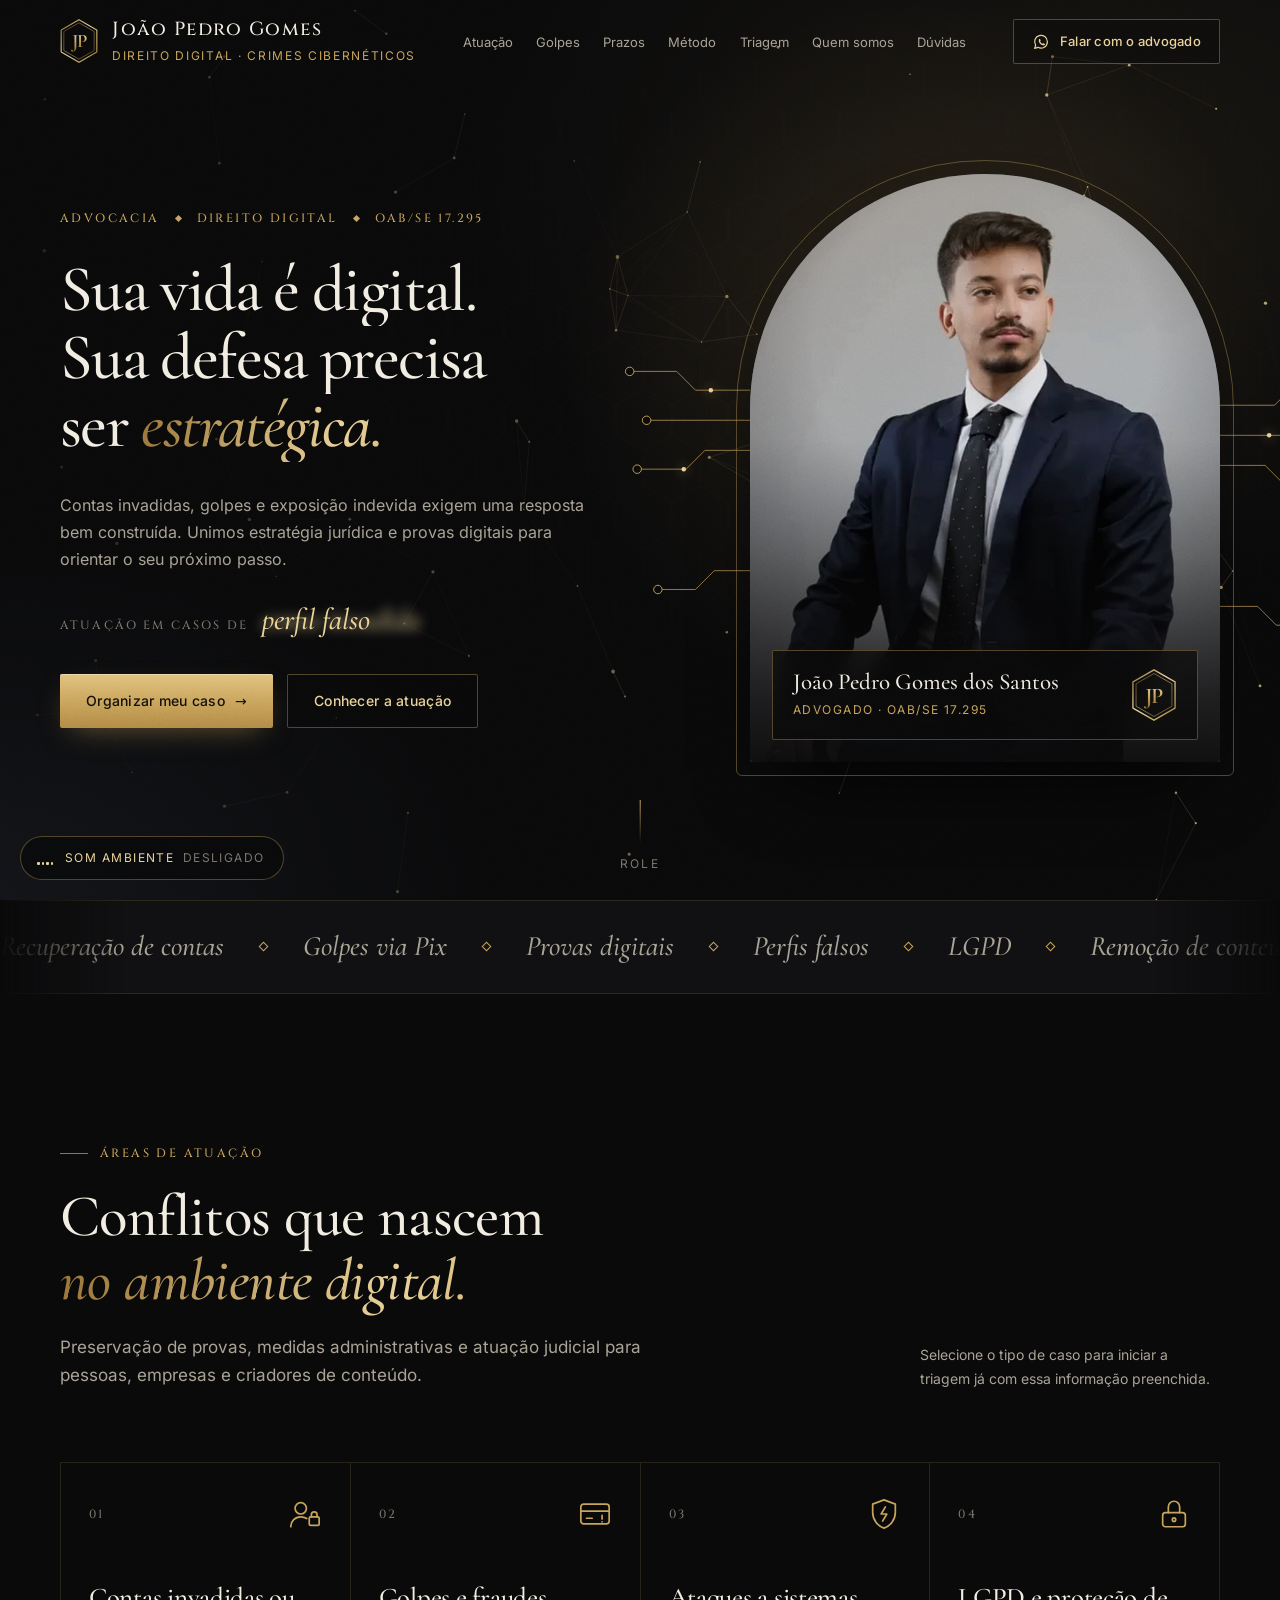
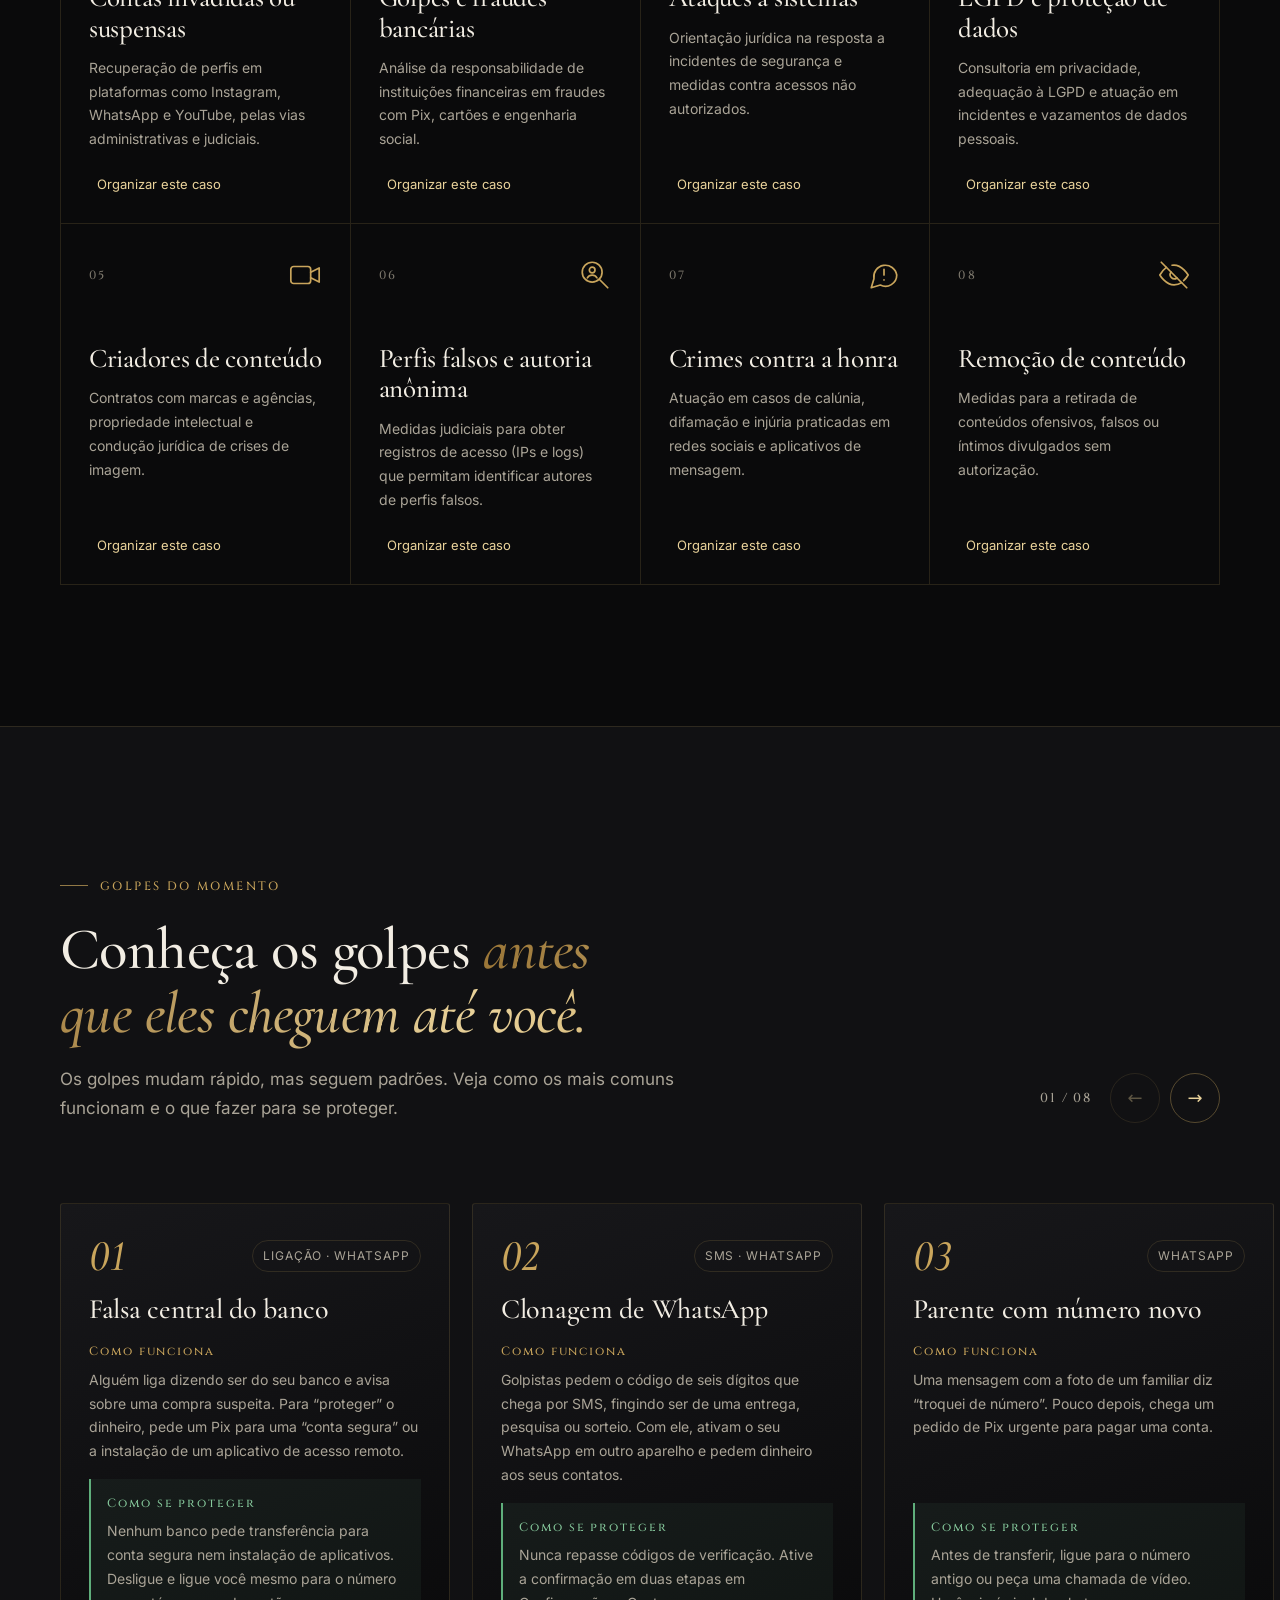
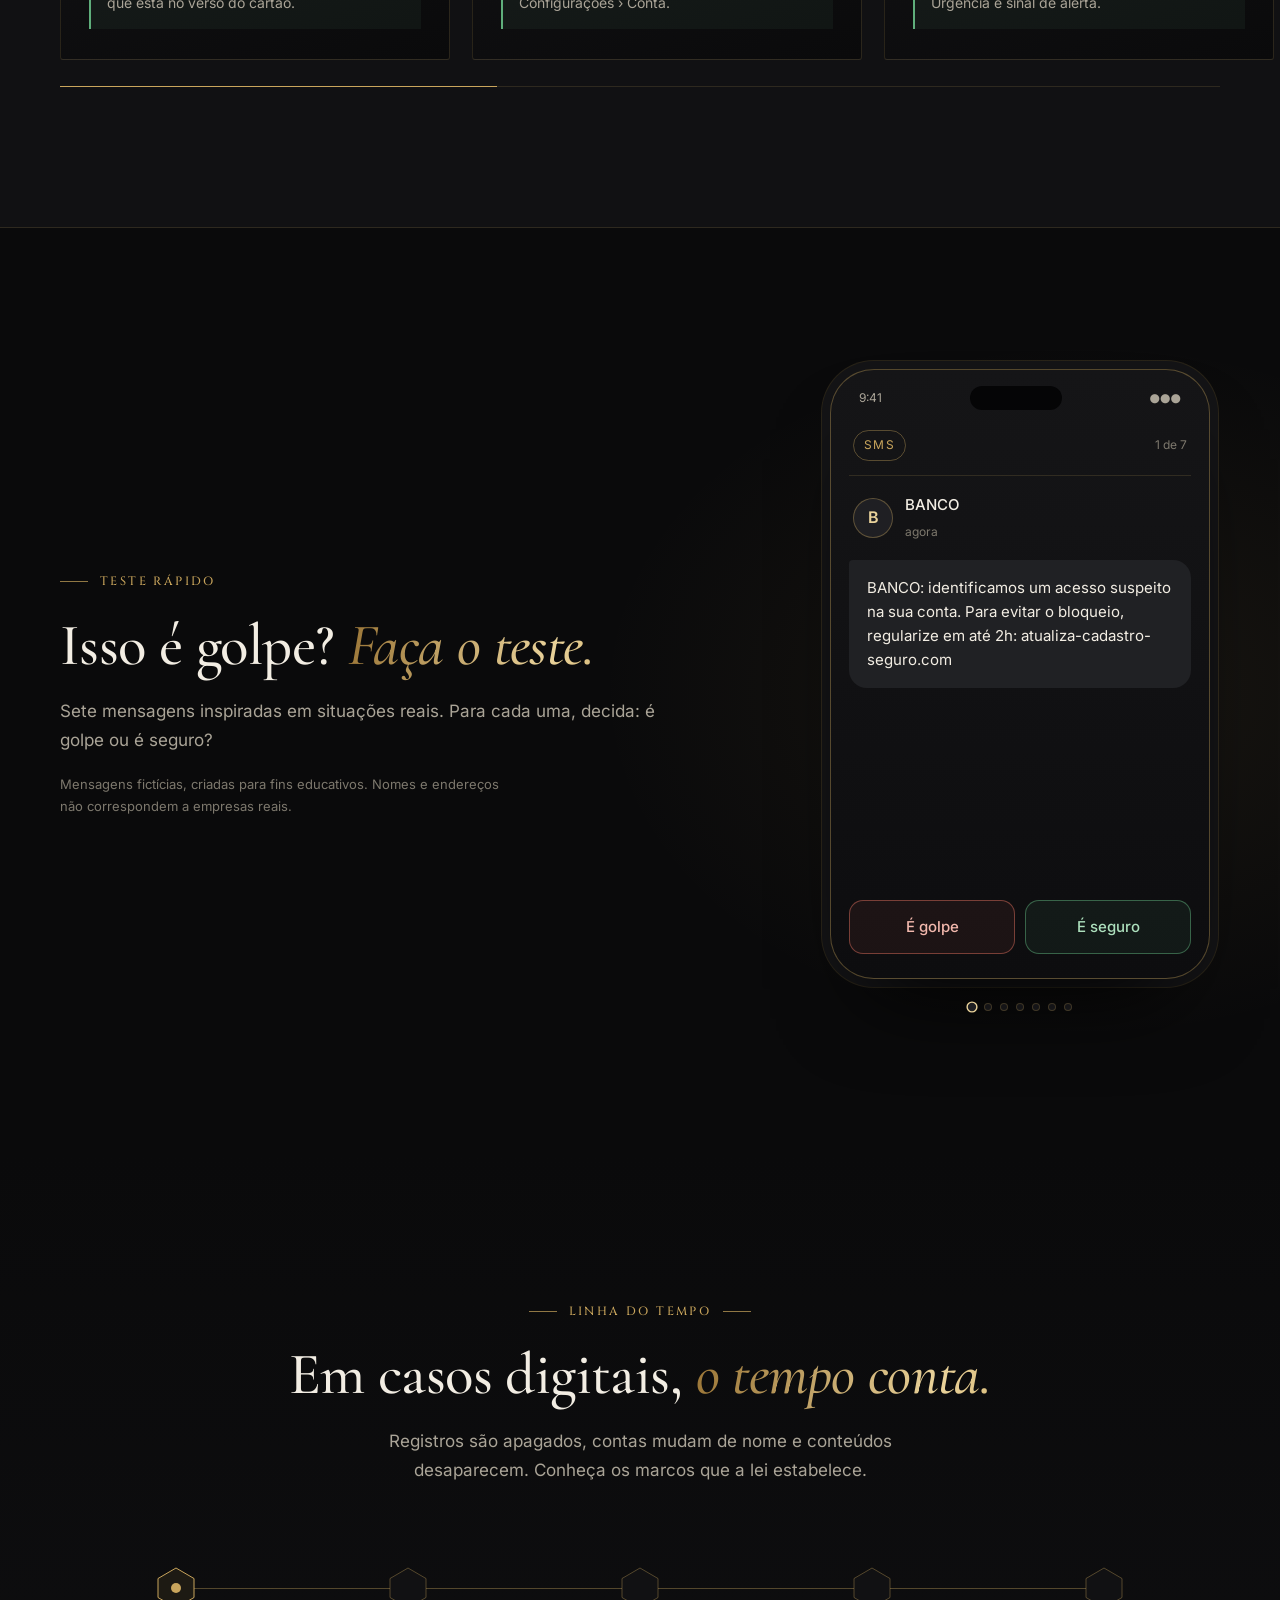
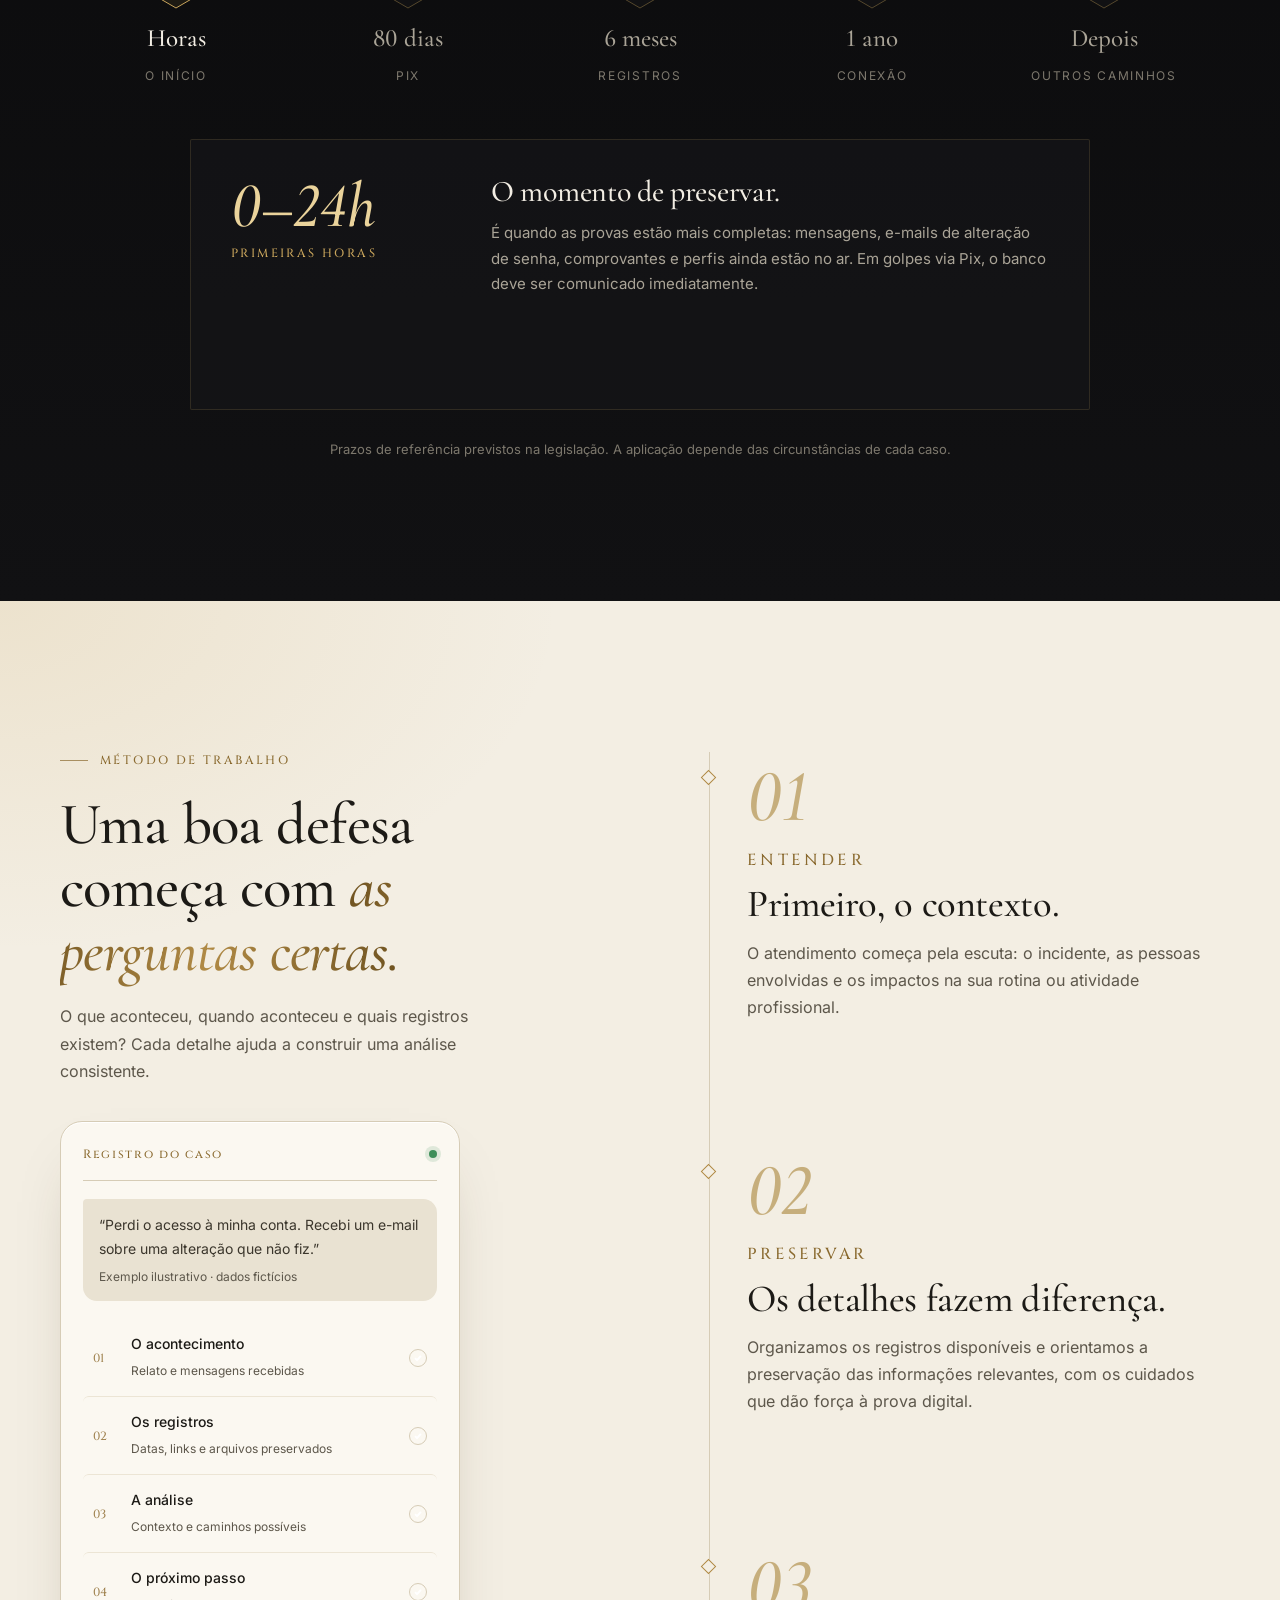
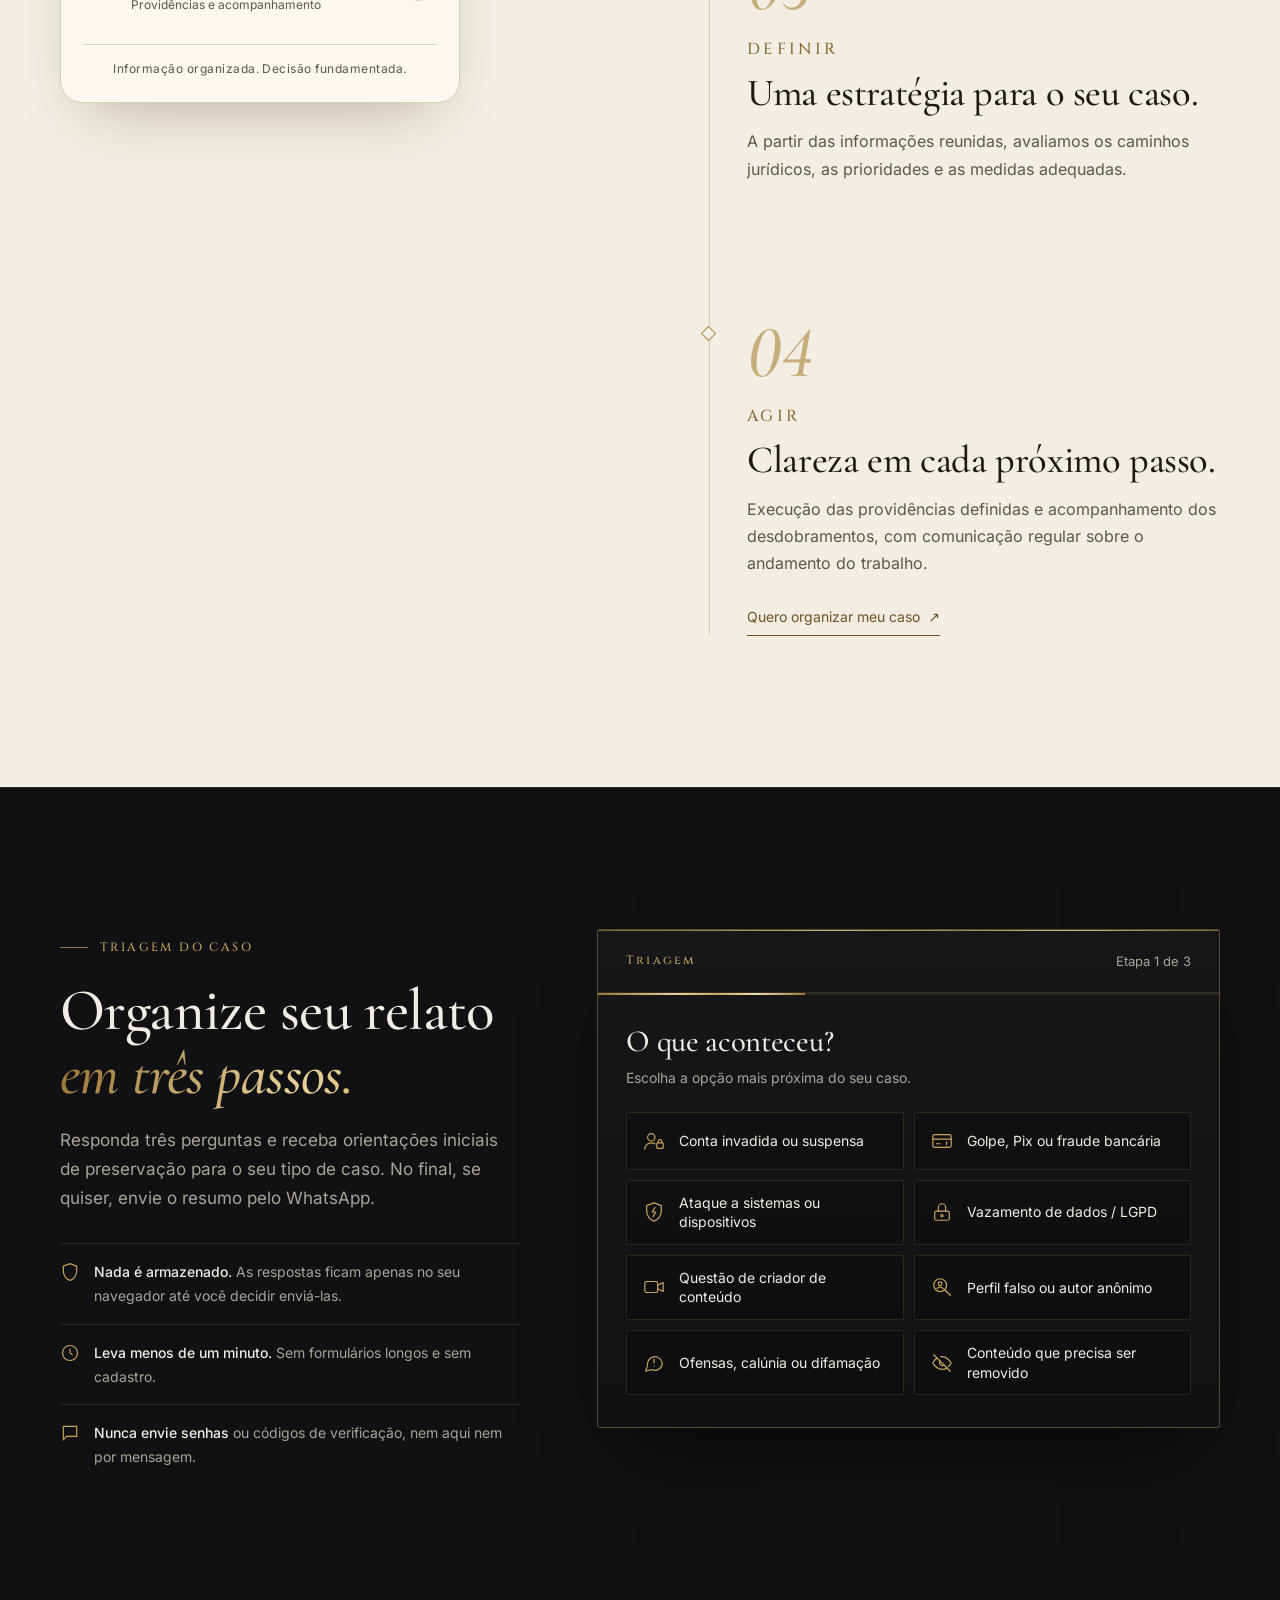
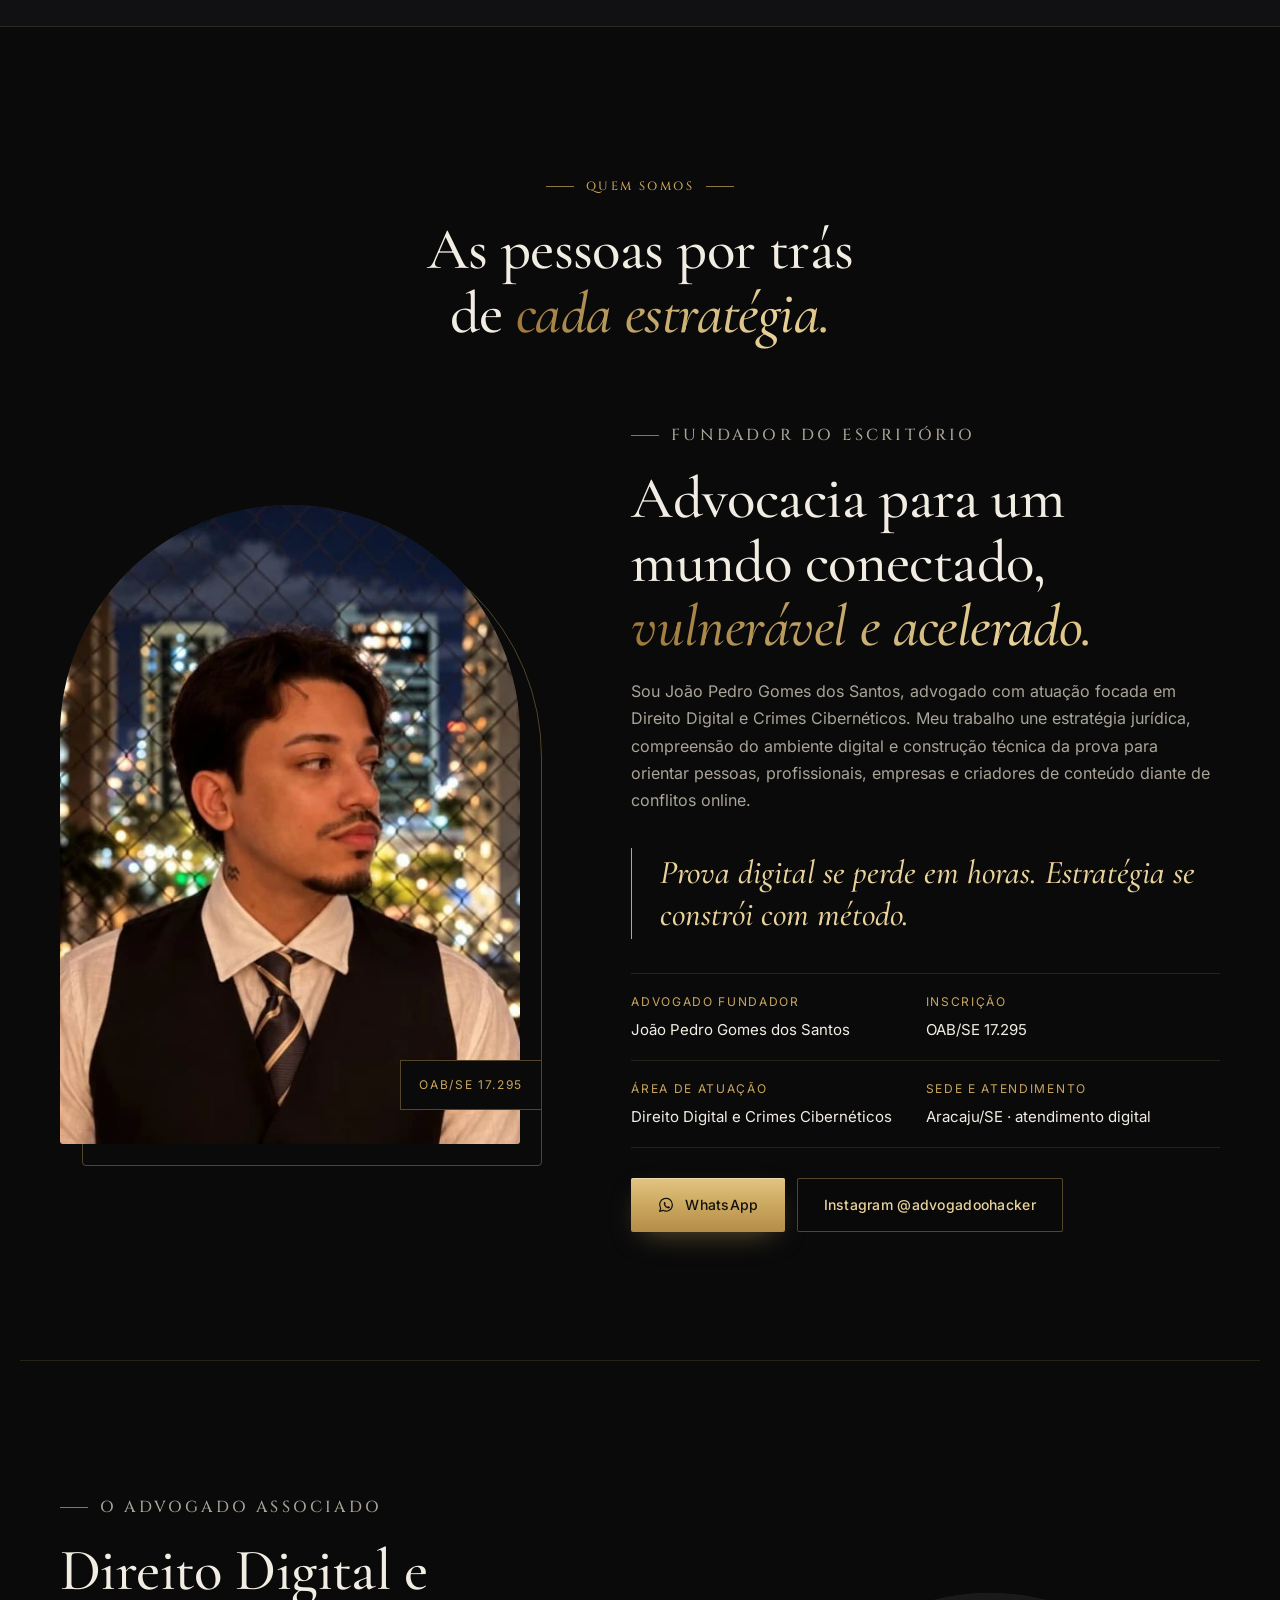
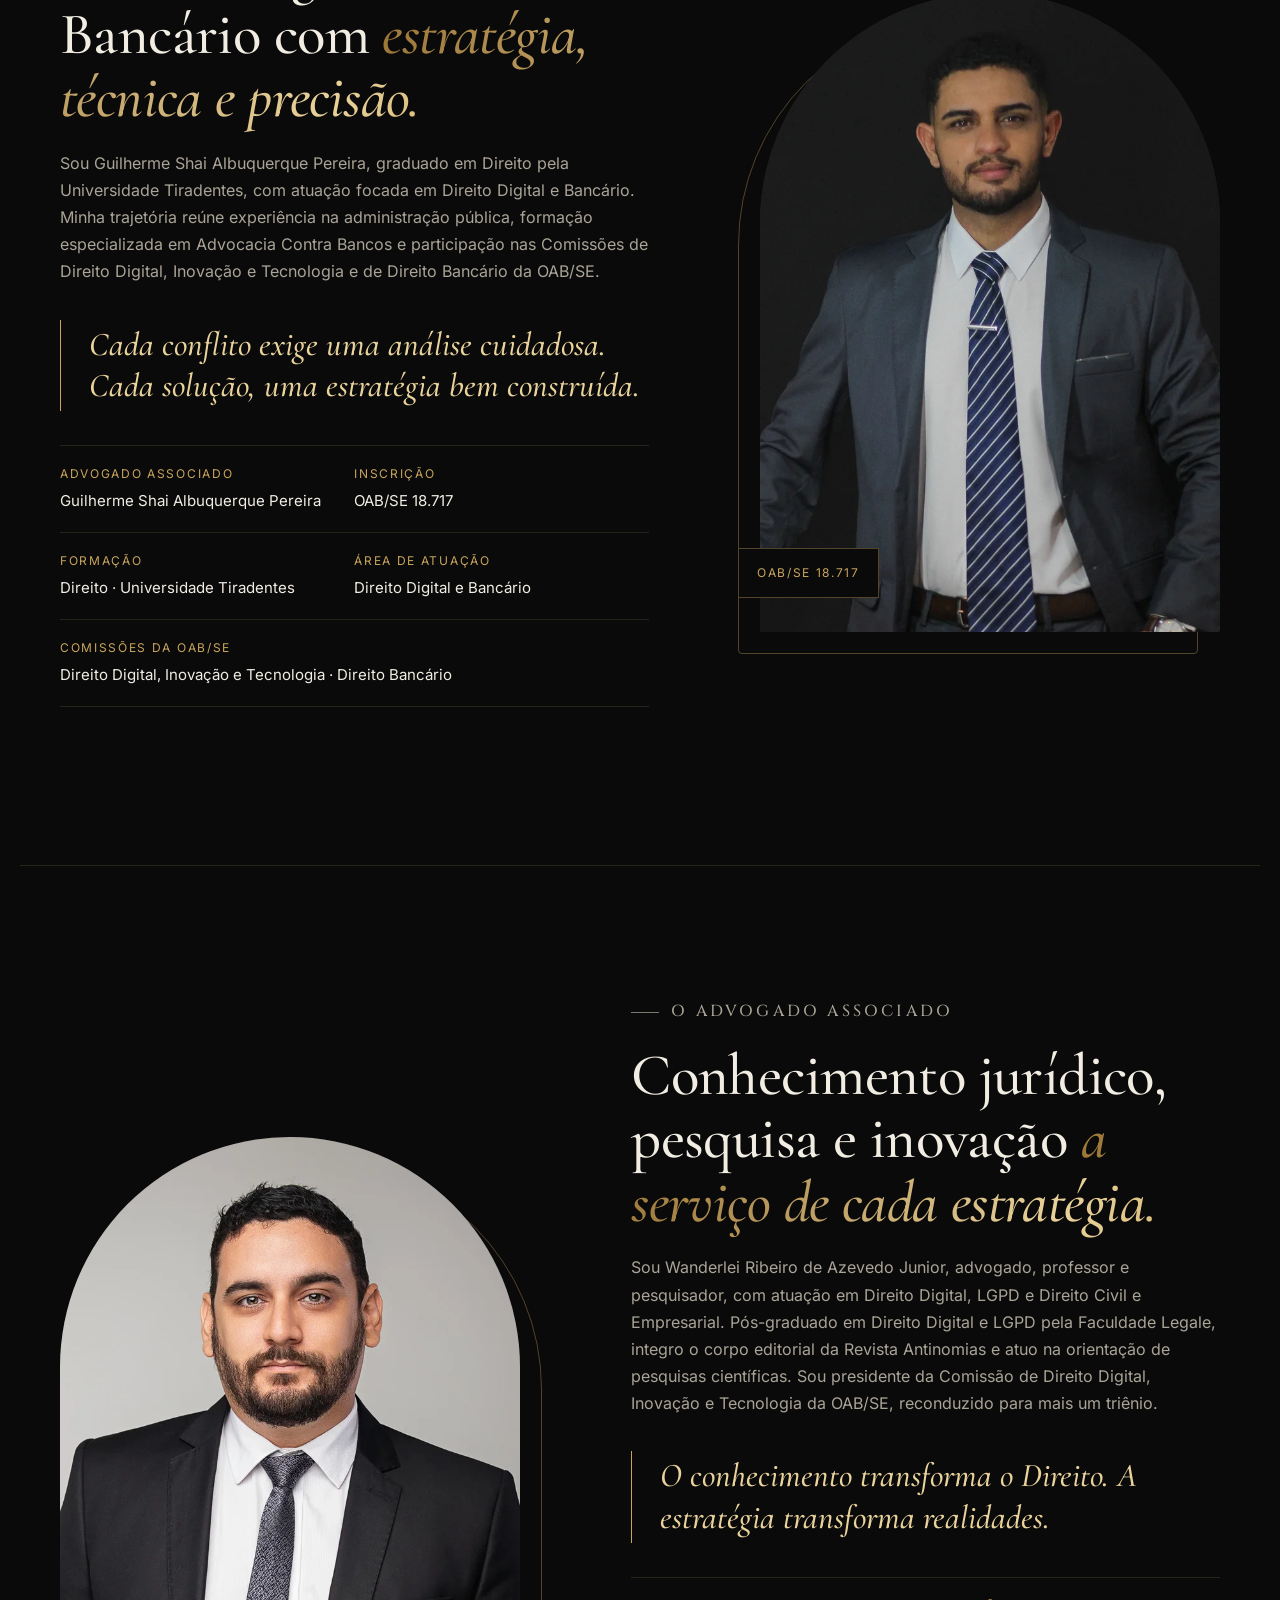
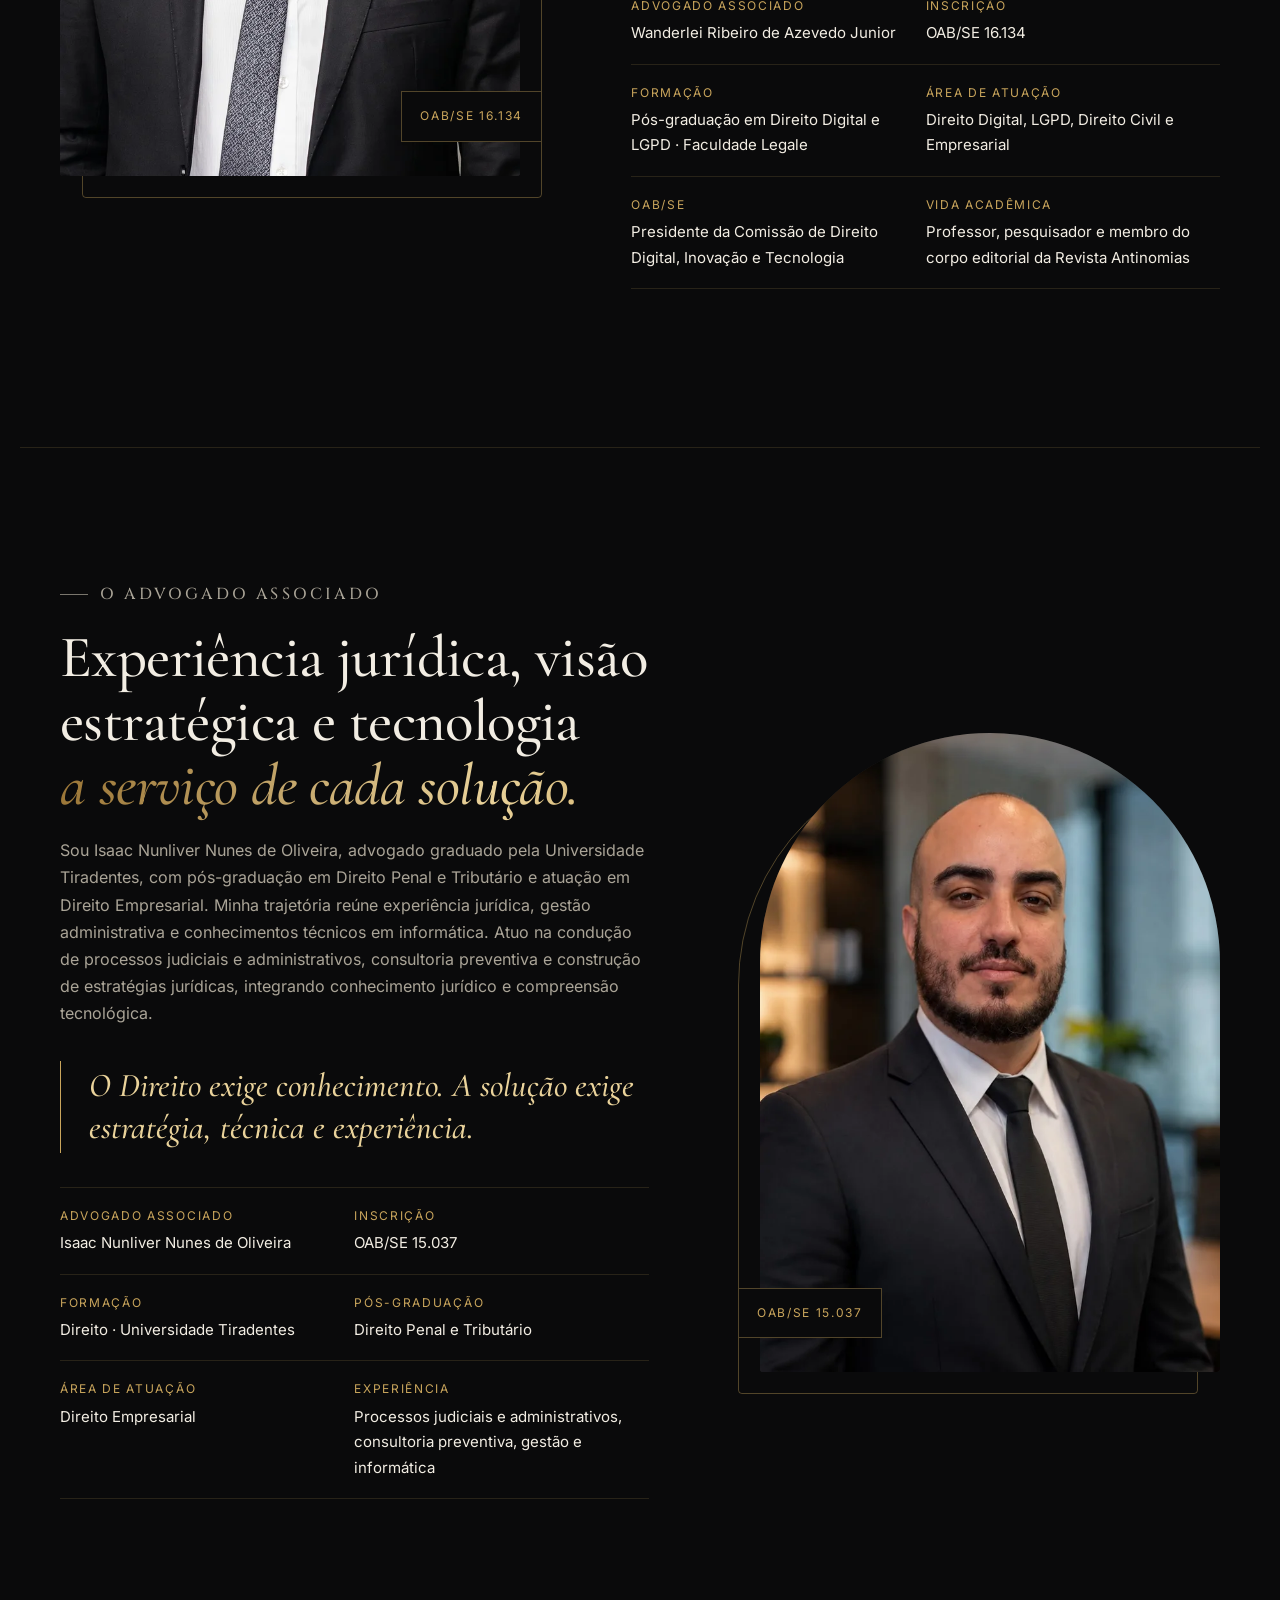
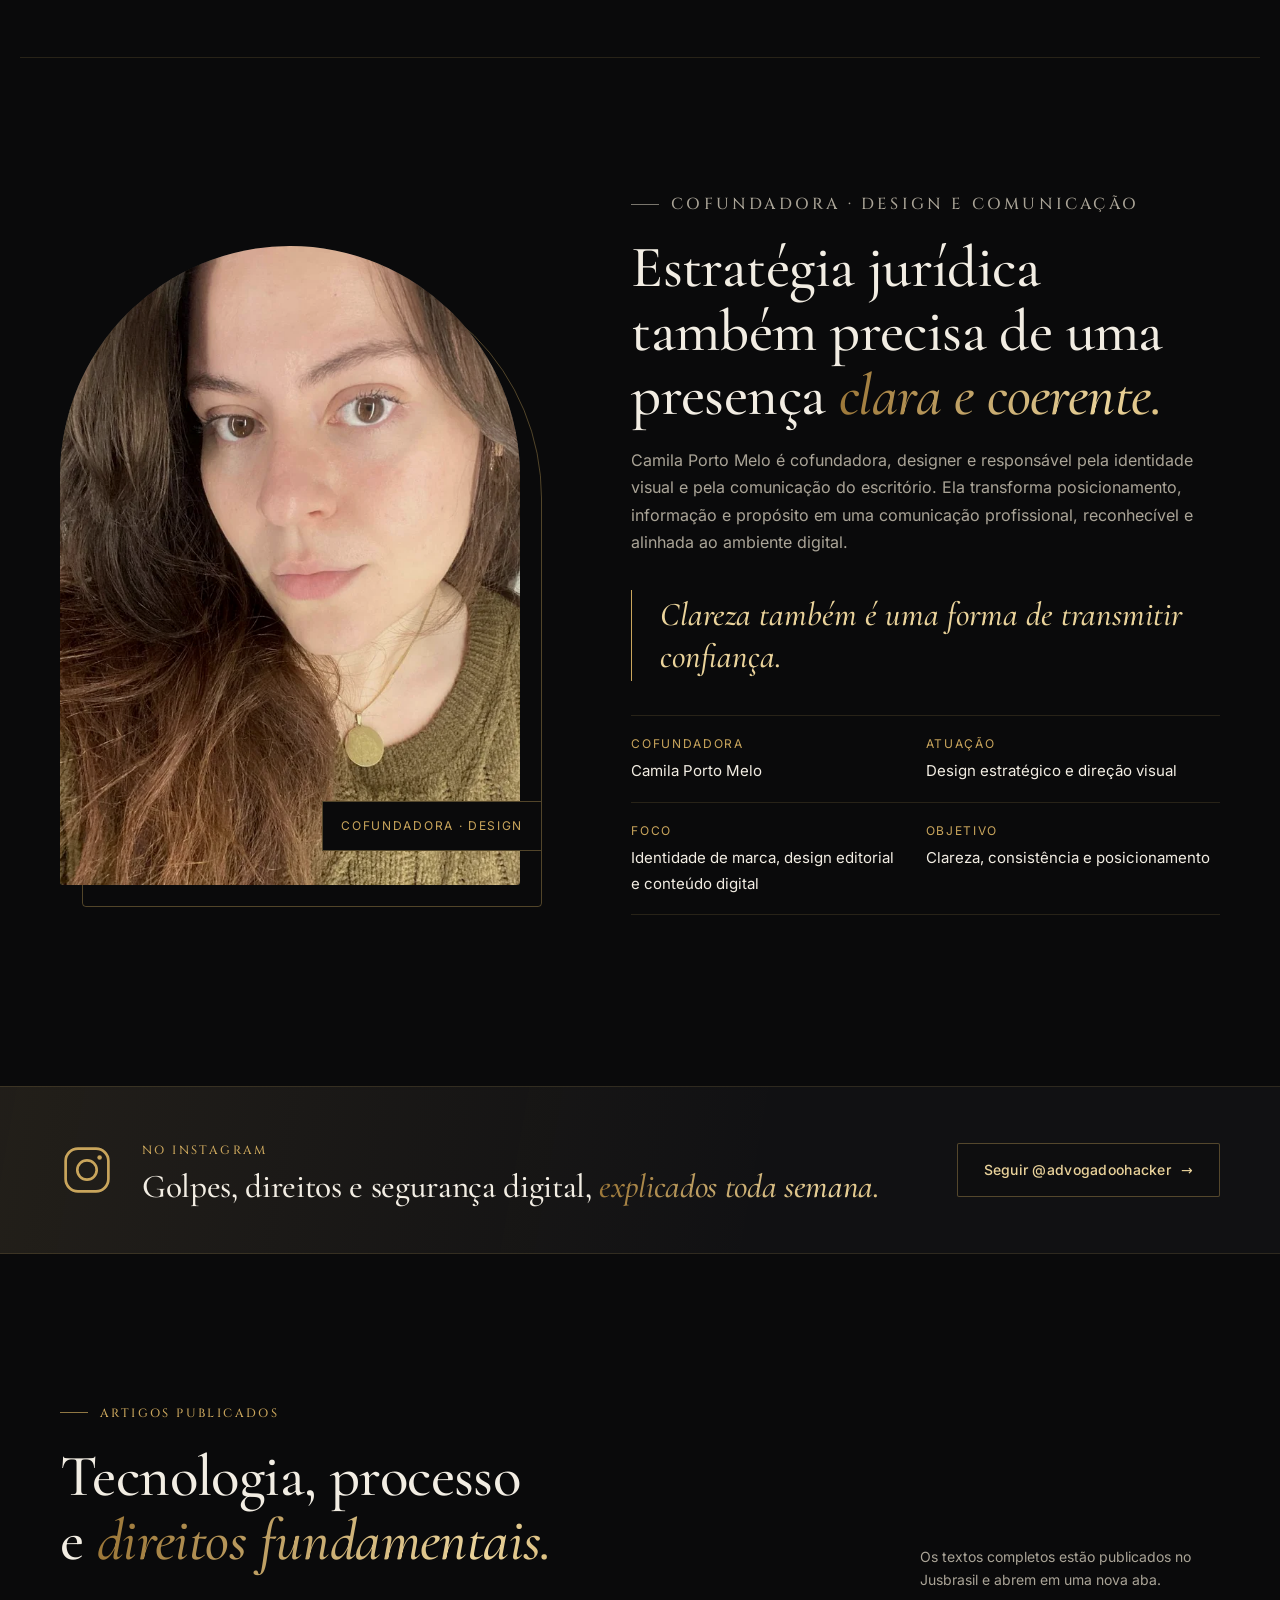
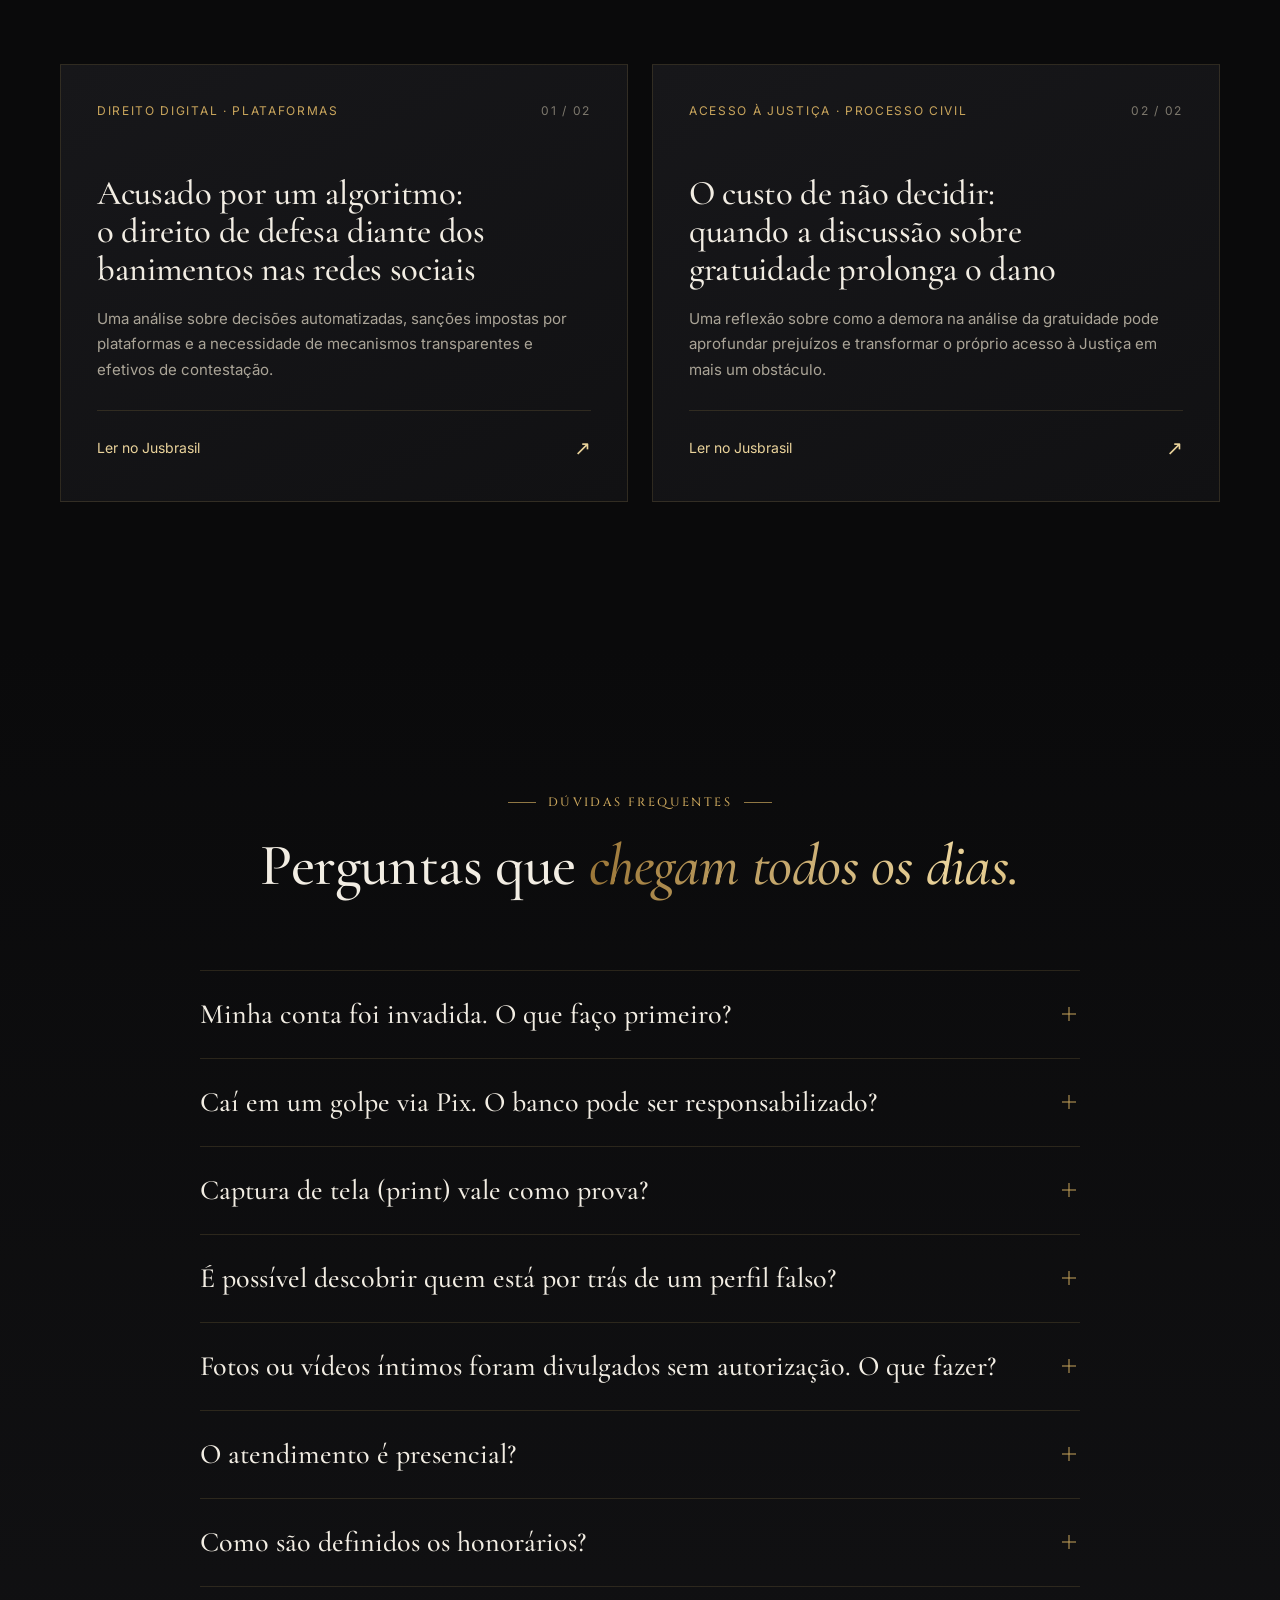
==== site/index.html @ e0025c30 "Inclui a OAB/SE 15.037 do advogado associado Isaac Co-Authored-By: Claude Opus 5.5 <noreply@anthropi" ====
<!DOCTYPE html>
<html lang="pt-BR">
<head>
  <meta charset="UTF-8">
  <meta name="viewport" content="width=device-width, initial-scale=1, viewport-fit=cover">
  <title>João Pedro Gomes | Direito Digital e Crimes Cibernéticos · OAB/SE 17.295</title>
  <meta name="description" content="Advocacia em Direito Digital e Crimes Cibernéticos: contas invadidas, golpes via Pix, perfis falsos, vazamento de dados e remoção de conteúdo. Atendimento digital a partir de Aracaju/SE.">
  <link rel="canonical" href="https://joaopedrogomesadvhacker.adv.br/">
  <meta name="theme-color" content="#0a0a0b">
  <meta name="color-scheme" content="dark">

  <meta property="og:type" content="website">
  <meta property="og:locale" content="pt_BR">
  <meta property="og:site_name" content="João Pedro Gomes · Advocacia">
  <meta property="og:url" content="https://joaopedrogomesadvhacker.adv.br/">
  <meta property="og:title" content="João Pedro Gomes | Direito Digital e Crimes Cibernéticos">
  <meta property="og:description" content="Estratégia jurídica e provas digitais para contas invadidas, golpes, perfis falsos e vazamentos de dados. OAB/SE 17.295.">
  <meta property="og:image" content="https://joaopedrogomesadvhacker.adv.br/assets/img/og-image.jpg">
  <meta property="og:image:width" content="1200">
  <meta property="og:image:height" content="630">
  <meta property="og:image:alt" content="Logo João Pedro Gomes — Direito Digital e Crimes Cibernéticos">
  <meta name="twitter:card" content="summary_large_image">
  <meta name="twitter:title" content="João Pedro Gomes | Direito Digital e Crimes Cibernéticos">
  <meta name="twitter:description" content="Estratégia jurídica e provas digitais. OAB/SE 17.295.">
  <meta name="twitter:image" content="https://joaopedrogomesadvhacker.adv.br/assets/img/og-image.jpg">

  <link rel="icon" href="/favicon.ico" sizes="32x32">
  <link rel="icon" href="/assets/img/icon-512.png" type="image/png" sizes="512x512">
  <link rel="apple-touch-icon" href="/assets/img/apple-touch-icon.png">

  <link rel="preload" href="assets/fonts/cormorant-garamond-latin-500-normal.woff2" as="font" type="font/woff2" crossorigin>
  <link rel="preload" href="assets/fonts/inter-latin-400-normal.woff2" as="font" type="font/woff2" crossorigin>
  <link rel="preload" href="assets/img/joao-estudio.webp" as="image" fetchpriority="high">
  <link rel="stylesheet" href="assets/css/style.css">
  <script>document.documentElement.classList.add('js');</script>

  <script type="application/ld+json">
  {
    "@context": "https://schema.org",
    "@type": "LegalService",
    "@id": "https://joaopedrogomesadvhacker.adv.br/#escritorio",
    "name": "João Pedro Gomes — Direito Digital e Crimes Cibernéticos",
    "url": "https://joaopedrogomesadvhacker.adv.br/",
    "image": "https://joaopedrogomesadvhacker.adv.br/assets/img/og-image.jpg",
    "logo": "https://joaopedrogomesadvhacker.adv.br/assets/img/icon-512.png",
    "description": "Advocacia em Direito Digital e Crimes Cibernéticos com atendimento digital a partir de Aracaju/SE.",
    "telephone": "+55 79 99910-0875",
    "email": "joaopedrogomes2322@gmail.com",
    "address": { "@type": "PostalAddress", "addressLocality": "Aracaju", "addressRegion": "SE", "addressCountry": "BR" },
    "areaServed": { "@type": "Country", "name": "Brasil" },
    "knowsAbout": ["Direito Digital", "Crimes Cibernéticos", "LGPD", "Golpes via Pix", "Remoção de conteúdo", "Provas digitais"],
    "sameAs": ["https://instagram.com/advogadoohacker"],
    "employee": [
      { "@type": "Person", "name": "João Pedro Gomes dos Santos", "jobTitle": "Advogado fundador — OAB/SE 17.295" },
      { "@type": "Person", "name": "Guilherme Shai Albuquerque Pereira", "jobTitle": "Advogado associado — OAB/SE 18.717" },
      { "@type": "Person", "name": "Wanderlei Ribeiro de Azevedo Junior", "jobTitle": "Advogado associado — OAB/SE 16.134" },
      { "@type": "Person", "name": "Isaac Nunliver Nunes de Oliveira", "jobTitle": "Advogado associado — OAB/SE 15.037" },
      { "@type": "Person", "name": "Camila Porto Melo", "jobTitle": "Cofundadora — design e comunicação" }
    ]
  }
  </script>
</head>
<body>
  <script>
  /* Abertura com a logo: só na primeira visita da sessão e nunca para quem prefere menos movimento */
  (function () {
    try {
      if (window.matchMedia('(prefers-reduced-motion: reduce)').matches || sessionStorage.getItem('jp-intro')) return;
      sessionStorage.setItem('jp-intro', '1');
    } catch (e) { return; }
    document.documentElement.classList.add('has-intro');
    document.body.insertAdjacentHTML('afterbegin',
      '<div class="intro" aria-hidden="true"><div class="intro-inner">' +
      '<svg class="intro-logo" viewBox="-130 -4 360 124">' +
      '<g class="ic"><path d="M3 45H-38l-12-12h-62"/><path d="M3 58H-98"/><path d="M3 71H-38l-12 12h-52"/>' +
      '<path d="M97 45h41l12-12h62"/><path d="M97 58h101"/><path d="M97 71h41l12 12h52"/>' +
      '<circle cx="-116" cy="33" r="4"/><circle cx="-102" cy="58" r="4"/><circle cx="-106" cy="83" r="4"/>' +
      '<circle cx="216" cy="33" r="4"/><circle cx="202" cy="58" r="4"/><circle cx="206" cy="83" r="4"/></g>' +
      '<path class="ih" d="M50 2 97 29v58l-47 27L3 87V29z"/><path class="ih ih2" d="M50 10 90 33v50l-40 23-40-23V33z"/>' +
      '<text x="50" y="75" text-anchor="middle">JP</text></svg>' +
      '<p class="intro-name">João Pedro Gomes</p><p class="intro-sub">Direito Digital · Crimes Cibernéticos</p></div></div>');
  })();
  </script>
  <!-- Sprite: gradientes, logo e ícones reutilizáveis -->
  <svg width="0" height="0" style="position:absolute" aria-hidden="true" focusable="false">
    <defs>
      <linearGradient id="goldStroke" x1="0" y1="0" x2="1" y2="1">
        <stop offset="0" stop-color="#8e6a2f"/><stop offset=".45" stop-color="#ead39b"/><stop offset="1" stop-color="#a67f3b"/>
      </linearGradient>
      <linearGradient id="goldFill" x1="0" y1="0" x2="0" y2="1">
        <stop offset="0" stop-color="#f1dfae"/><stop offset=".55" stop-color="#c9a55c"/><stop offset="1" stop-color="#8e6a2f"/>
      </linearGradient>
    </defs>
    <symbol id="logo" viewBox="0 0 100 116">
      <path class="hex-out" d="M50 2 97 29v58l-47 27L3 87V29z" fill="none" stroke="url(#goldStroke)" stroke-width="3"/>
      <path class="hex-in" d="M50 10 90 33v50l-40 23-40-23V33z" fill="none" stroke="url(#goldStroke)" stroke-width="1.2"/>
      <text x="50" y="75" text-anchor="middle" font-family="Cormorant Garamond, Georgia, serif" font-weight="600" font-size="50" fill="url(#goldFill)" letter-spacing="-2">JP</text>
    </symbol>
    <symbol id="i-conta" viewBox="0 0 24 24"><circle cx="9" cy="8" r="4"/><path d="M2 21c0-4 3-7 7-7 1.6 0 3 .4 4.2 1.2"/><rect x="15" y="14" width="7" height="6" rx="1"/><path d="M16.5 14v-1.5a2 2 0 0 1 4 0V14"/></symbol>
    <symbol id="i-golpe" viewBox="0 0 24 24"><rect x="2" y="5" width="20" height="14" rx="2"/><path d="M2 10h20M6 15h4"/><path d="M17 13v2.5M17 17.5v.01"/></symbol>
    <symbol id="i-sistemas" viewBox="0 0 24 24"><path d="M12 2 4 5v6c0 5 3.5 9.5 8 11 4.5-1.5 8-6 8-11V5z"/><path d="m13 7-3 5h4l-3 5"/></symbol>
    <symbol id="i-dados" viewBox="0 0 24 24"><rect x="4" y="11" width="16" height="10" rx="2"/><path d="M8 11V7a4 4 0 0 1 8 0v4"/><circle cx="12" cy="16" r="1.2"/></symbol>
    <symbol id="i-criador" viewBox="0 0 24 24"><rect x="2" y="6" width="14" height="12" rx="2"/><path d="m16 10 6-3v10l-6-3"/></symbol>
    <symbol id="i-anonimo" viewBox="0 0 24 24"><circle cx="10" cy="10" r="7"/><path d="m21 21-6-6"/><circle cx="10" cy="8.5" r="2"/><path d="M6.6 14a4 4 0 0 1 6.8 0"/></symbol>
    <symbol id="i-honra" viewBox="0 0 24 24"><path d="M21 12a8 8 0 0 1-11.6 7.1L3 21l1.9-6.4A8 8 0 1 1 21 12z"/><path d="M12 8v4M12 15.5v.01"/></symbol>
    <symbol id="i-remocao" viewBox="0 0 24 24"><path d="m3 3 18 18"/><path d="M10.6 5.1A10 10 0 0 1 12 5c6 0 10 7 10 7a17 17 0 0 1-3.2 4"/><path d="M6.6 6.6A17 17 0 0 0 2 12s4 7 10 7a9.7 9.7 0 0 0 5.4-1.6"/><path d="M9.9 9.9a3 3 0 0 0 4.2 4.2"/></symbol>
    <symbol id="i-wpp" viewBox="0 0 24 24"><path d="M20.5 11.6a8.5 8.5 0 0 1-12.6 7.5L3.5 20.5l1.4-4.2A8.5 8.5 0 1 1 20.5 11.6z" fill="none" stroke="currentColor" stroke-width="1.6" stroke-linejoin="round"/><path d="M9 8.4c.2-.4.5-.4.8-.4h.5c.2 0 .4.1.5.4l.7 1.6c.1.2 0 .5-.1.6l-.5.6c-.1.1-.1.3 0 .5.6 1.1 1.5 2 2.6 2.6.2.1.4.1.5 0l.6-.6c.2-.2.4-.2.6-.1l1.6.7c.3.1.4.3.4.5v.5c0 .3 0 .6-.4.8-.6.4-1.5.6-2.5.3-2.4-.8-4.4-2.8-5.2-5.2-.3-1 0-1.9.3-2.5z" fill="currentColor"/></symbol>
    <symbol id="i-check" viewBox="0 0 12 12"><path d="m2.5 6.2 2.3 2.3 4.7-5"/></symbol>
  </svg>

  <a class="skip-link" href="#conteudo">Pular para o conteúdo</a>

  <!-- ===================== CABEÇALHO ===================== -->
  <header class="site-header" id="topo">
    <div class="container header-inner">
      <a href="#inicio" class="brand" aria-label="João Pedro Gomes — página inicial">
        <svg class="logo-mark" aria-hidden="true"><use href="#logo"/></svg>
        <span>
          <span class="brand-name">João Pedro Gomes</span>
          <span class="brand-sub">Direito Digital<span class="long"> · Crimes Cibernéticos</span></span>
        </span>
      </a>
      <nav class="main-nav" aria-label="Principal">
        <ul>
          <li><a href="#atuacao">Atuação</a></li>
          <li><a href="#golpes">Golpes</a></li>
          <li><a href="#prazos">Prazos</a></li>
          <li><a href="#metodo">Método</a></li>
          <li><a href="#triagem">Triagem</a></li>
          <li><a href="#sobre">Quem somos</a></li>
          <li><a href="#duvidas">Dúvidas</a></li>
        </ul>
      </nav>
      <a class="btn btn-line header-cta" data-wpp="geral" href="https://wa.me/5579999100875" target="_blank" rel="noopener noreferrer">
        <svg aria-hidden="true"><use href="#i-wpp"/></svg> Falar com o advogado
      </a>
      <button class="menu-btn" type="button" aria-label="Abrir menu" aria-expanded="false" aria-controls="mobileNav"><span></span></button>
    </div>
  </header>

  <nav class="mobile-nav" id="mobileNav" aria-label="Menu do celular">
    <ul>
      <li><a href="#atuacao">Atuação <small>01</small></a></li>
      <li><a href="#golpes">Golpes do momento <small>02</small></a></li>
      <li><a href="#teste">Isso é golpe? <small>03</small></a></li>
      <li><a href="#prazos">Prazos <small>04</small></a></li>
      <li><a href="#metodo">Método <small>05</small></a></li>
      <li><a href="#triagem">Triagem do caso <small>06</small></a></li>
      <li><a href="#sobre">Quem somos <small>07</small></a></li>
      <li><a href="#artigos">Artigos <small>08</small></a></li>
      <li><a href="#duvidas">Dúvidas <small>09</small></a></li>
    </ul>
    <a class="btn btn-gold" data-wpp="geral" href="https://wa.me/5579999100875" target="_blank" rel="noopener noreferrer">
      <svg aria-hidden="true"><use href="#i-wpp"/></svg> Falar com o advogado
    </a>
  </nav>

  <main id="conteudo">

    <!-- ===================== HERO ===================== -->
    <section class="hero" id="inicio" aria-labelledby="hero-title">
      <div class="hero-bg" aria-hidden="true"><canvas class="net"></canvas></div>
      <div class="container hero-grid">
        <div class="hero-copy">
          <p class="hero-kicker reveal">Advocacia <span class="dot" aria-hidden="true"></span> Direito Digital <span class="dot" aria-hidden="true"></span> OAB/SE 17.295</p>
          <h1 class="hero-title" id="hero-title">
            <span class="line"><span style="--i:0">Sua vida é digital.</span></span>
            <span class="line"><span style="--i:1">Sua defesa precisa</span></span>
            <span class="line"><span style="--i:2">ser <em class="gold-text">estratégica.</em></span></span>
          </h1>
          <p class="hero-sub reveal" style="--i:3">Contas invadidas, golpes e exposição indevida exigem uma resposta bem construída. Unimos estratégia jurídica e provas digitais para orientar o seu próximo passo.</p>
          <p class="rotator-line reveal" style="--i:4">
            <span class="label">Atuação em casos de</span>
            <span class="rotator" aria-hidden="true">
              <span class="is-active">conta invadida</span>
              <span>golpe via Pix</span>
              <span>perfil falso</span>
              <span>vazamento de dados</span>
              <span>exposição íntima</span>
              <span>ofensas na internet</span>
            </span>
            <span class="sr-only">conta invadida, golpe via Pix, perfil falso, vazamento de dados, exposição íntima e ofensas na internet.</span>
          </p>
          <div class="hero-actions reveal" style="--i:5">
            <a href="#triagem" class="btn btn-gold">Organizar meu caso <span class="arrow" aria-hidden="true">→</span></a>
            <a href="#atuacao" class="btn btn-line">Conhecer a atuação</a>
          </div>
        </div>

        <div class="hero-visual">
          <svg class="circuit" viewBox="0 0 800 600" aria-hidden="true" focusable="false">
            <g>
              <path id="c1" class="trace" style="--d:0"   d="M150 180H92l-20-20H22"/>
              <path id="c2" class="trace" style="--d:150" d="M150 212H40"/>
              <path id="c3" class="trace" style="--d:300" d="M150 244H102l-20 20H30"/>
              <path id="c4" class="trace" style="--d:450" d="M150 372H112l-20 20H52"/>
              <path id="c5" class="trace" style="--d:100" d="M650 196h58l20-20h50"/>
              <path id="c6" class="trace" style="--d:250" d="M650 228h110"/>
              <path id="c7" class="trace" style="--d:400" d="M650 260h48l20 20h52"/>
              <path id="c8" class="trace" style="--d:550" d="M650 410h40l20 20h38"/>
            </g>
            <g>
              <circle class="node" cx="22" cy="160" r="4.5"/><circle class="node" cx="40" cy="212" r="4.5"/>
              <circle class="node" cx="30" cy="264" r="4.5"/><circle class="node" cx="52" cy="392" r="4.5"/>
              <circle class="node" cx="778" cy="176" r="4.5"/><circle class="node" cx="760" cy="228" r="4.5"/>
              <circle class="node" cx="770" cy="280" r="4.5"/><circle class="node" cx="748" cy="430" r="4.5"/>
            </g>
            <g class="pulses">
              <circle class="pulse" r="2.4"><animateMotion dur="3.6s" repeatCount="indefinite" keyPoints="1;0" keyTimes="0;1" calcMode="linear" begin="2.6s"><mpath href="#c1"/></animateMotion></circle>
              <circle class="pulse" r="2.4"><animateMotion dur="4.4s" repeatCount="indefinite" keyPoints="1;0" keyTimes="0;1" calcMode="linear" begin="3.4s"><mpath href="#c3"/></animateMotion></circle>
              <circle class="pulse" r="2.4"><animateMotion dur="4s" repeatCount="indefinite" keyPoints="1;0" keyTimes="0;1" calcMode="linear" begin="3s"><mpath href="#c6"/></animateMotion></circle>
              <circle class="pulse" r="2.4"><animateMotion dur="5s" repeatCount="indefinite" keyPoints="1;0" keyTimes="0;1" calcMode="linear" begin="4s"><mpath href="#c8"/></animateMotion></circle>
            </g>
          </svg>
          <div class="portrait">
            <img src="assets/img/joao-estudio.webp" width="760" height="950" fetchpriority="high" decoding="async" alt="João Pedro Gomes dos Santos, advogado, de terno azul-marinho">
          </div>
          <span class="portrait-frame" aria-hidden="true"></span>
          <div class="id-card">
            <div>
              <strong>João Pedro Gomes dos Santos</strong>
              <span>Advogado · OAB/SE 17.295</span>
            </div>
            <svg class="seal" aria-hidden="true"><use href="#logo"/></svg>
          </div>
        </div>
      </div>
      <div class="scroll-cue" aria-hidden="true"><i></i>Role</div>
    </section>

    <!-- ===================== FAIXA EM MOVIMENTO ===================== -->
    <div class="marquee" aria-hidden="true">
      <div class="marquee-track">
        <ul><li>Recuperação de contas</li><li>Golpes via Pix</li><li>Provas digitais</li><li>Perfis falsos</li><li>LGPD</li><li>Remoção de conteúdo</li><li>Crimes contra a honra</li><li>Incidentes de segurança</li></ul>
        <ul><li>Recuperação de contas</li><li>Golpes via Pix</li><li>Provas digitais</li><li>Perfis falsos</li><li>LGPD</li><li>Remoção de conteúdo</li><li>Crimes contra a honra</li><li>Incidentes de segurança</li></ul>
      </div>
    </div>

    <!-- ===================== ATUAÇÃO ===================== -->
    <section class="section" id="atuacao" aria-labelledby="atuacao-title">
      <div class="container">
        <div class="section-head split reveal">
          <div>
            <p class="eyebrow">Áreas de atuação</p>
            <h2 class="section-title" id="atuacao-title">Conflitos que nascem <em>no ambiente digital.</em></h2>
            <p class="lead">Preservação de provas, medidas administrativas e atuação judicial para pessoas, empresas e criadores de conteúdo.</p>
          </div>
          <p class="side-note">Selecione o tipo de caso para iniciar a triagem já com essa informação preenchida.</p>
        </div>

        <div class="areas">
          <a class="area reveal" style="--i:0" href="#triagem" data-incident="conta">
            <span class="area-num">01 <svg class="area-icon" aria-hidden="true"><use href="#i-conta"/></svg></span>
            <h3>Contas invadidas ou suspensas</h3>
            <p>Recuperação de perfis em plataformas como Instagram, WhatsApp e YouTube, pelas vias administrativas e judiciais.</p>
            <span class="area-go">Organizar este caso</span>
          </a>
          <a class="area reveal" style="--i:1" href="#triagem" data-incident="golpe">
            <span class="area-num">02 <svg class="area-icon" aria-hidden="true"><use href="#i-golpe"/></svg></span>
            <h3>Golpes e fraudes bancárias</h3>
            <p>Análise da responsabilidade de instituições financeiras em fraudes com Pix, cartões e engenharia social.</p>
            <span class="area-go">Organizar este caso</span>
          </a>
          <a class="area reveal" style="--i:2" href="#triagem" data-incident="sistemas">
            <span class="area-num">03 <svg class="area-icon" aria-hidden="true"><use href="#i-sistemas"/></svg></span>
            <h3>Ataques a sistemas</h3>
            <p>Orientação jurídica na resposta a incidentes de segurança e medidas contra acessos não autorizados.</p>
            <span class="area-go">Organizar este caso</span>
          </a>
          <a class="area reveal" style="--i:3" href="#triagem" data-incident="dados">
            <span class="area-num">04 <svg class="area-icon" aria-hidden="true"><use href="#i-dados"/></svg></span>
            <h3>LGPD e proteção de dados</h3>
            <p>Consultoria em privacidade, adequação à LGPD e atuação em incidentes e vazamentos de dados pessoais.</p>
            <span class="area-go">Organizar este caso</span>
          </a>
          <a class="area reveal" style="--i:0" href="#triagem" data-incident="criador">
            <span class="area-num">05 <svg class="area-icon" aria-hidden="true"><use href="#i-criador"/></svg></span>
            <h3>Criadores de conteúdo</h3>
            <p>Contratos com marcas e agências, propriedade intelectual e condução jurídica de crises de imagem.</p>
            <span class="area-go">Organizar este caso</span>
          </a>
          <a class="area reveal" style="--i:1" href="#triagem" data-incident="anonimo">
            <span class="area-num">06 <svg class="area-icon" aria-hidden="true"><use href="#i-anonimo"/></svg></span>
            <h3>Perfis falsos e autoria anônima</h3>
            <p>Medidas judiciais para obter registros de acesso (IPs e logs) que permitam identificar autores de perfis falsos.</p>
            <span class="area-go">Organizar este caso</span>
          </a>
          <a class="area reveal" style="--i:2" href="#triagem" data-incident="honra">
            <span class="area-num">07 <svg class="area-icon" aria-hidden="true"><use href="#i-honra"/></svg></span>
            <h3>Crimes contra a honra</h3>
            <p>Atuação em casos de calúnia, difamação e injúria praticadas em redes sociais e aplicativos de mensagem.</p>
            <span class="area-go">Organizar este caso</span>
          </a>
          <a class="area reveal" style="--i:3" href="#triagem" data-incident="remocao">
            <span class="area-num">08 <svg class="area-icon" aria-hidden="true"><use href="#i-remocao"/></svg></span>
            <h3>Remoção de conteúdo</h3>
            <p>Medidas para a retirada de conteúdos ofensivos, falsos ou íntimos divulgados sem autorização.</p>
            <span class="area-go">Organizar este caso</span>
          </a>
        </div>
      </div>
    </section>

    <!-- ===================== GOLPES DO MOMENTO ===================== -->
    <section class="section golpes-section" id="golpes" aria-labelledby="golpes-title">
      <div class="container">
        <div class="section-head split reveal">
          <div>
            <p class="eyebrow">Golpes do momento</p>
            <h2 class="section-title" id="golpes-title">Conheça os golpes <em>antes que eles cheguem até você.</em></h2>
            <p class="lead">Os golpes mudam rápido, mas seguem padrões. Veja como os mais comuns funcionam e o que fazer para se proteger.</p>
          </div>
          <div class="car-ctrl">
            <span class="car-count" data-car-count>01 / 08</span>
            <button class="car-btn" type="button" data-car="-1" aria-label="Golpe anterior">←</button>
            <button class="car-btn" type="button" data-car="1" aria-label="Próximo golpe">→</button>
          </div>
        </div>
      </div>
      <div class="golpes-track" data-car-track tabindex="0" role="region" aria-label="Golpes do momento: role para o lado para ver todos">
          <article class="golpe-card" data-tilt>
            <div class="g-top"><span class="g-num">01</span><span class="g-tag">Ligação · WhatsApp</span></div>
            <h3>Falsa central do banco</h3>
            <div class="g-block"><p class="g-label">Como funciona</p><p>Alguém liga dizendo ser do seu banco e avisa sobre uma compra suspeita. Para “proteger” o dinheiro, pede um Pix para uma “conta segura” ou a instalação de um aplicativo de acesso remoto.</p></div>
            <div class="g-block g-safe"><p class="g-label">Como se proteger</p><p>Nenhum banco pede transferência para conta segura nem instalação de aplicativos. Desligue e ligue você mesmo para o número que está no verso do cartão.</p></div>
          </article>
          <article class="golpe-card" data-tilt>
            <div class="g-top"><span class="g-num">02</span><span class="g-tag">SMS · WhatsApp</span></div>
            <h3>Clonagem de WhatsApp</h3>
            <div class="g-block"><p class="g-label">Como funciona</p><p>Golpistas pedem o código de seis dígitos que chega por SMS, fingindo ser de uma entrega, pesquisa ou sorteio. Com ele, ativam o seu WhatsApp em outro aparelho e pedem dinheiro aos seus contatos.</p></div>
            <div class="g-block g-safe"><p class="g-label">Como se proteger</p><p>Nunca repasse códigos de verificação. Ative a confirmação em duas etapas em Configurações › Conta.</p></div>
          </article>
          <article class="golpe-card" data-tilt>
            <div class="g-top"><span class="g-num">03</span><span class="g-tag">WhatsApp</span></div>
            <h3>Parente com número novo</h3>
            <div class="g-block"><p class="g-label">Como funciona</p><p>Uma mensagem com a foto de um familiar diz “troquei de número”. Pouco depois, chega um pedido de Pix urgente para pagar uma conta.</p></div>
            <div class="g-block g-safe"><p class="g-label">Como se proteger</p><p>Antes de transferir, ligue para o número antigo ou peça uma chamada de vídeo. Urgência é sinal de alerta.</p></div>
          </article>
          <article class="golpe-card" data-tilt>
            <div class="g-top"><span class="g-num">04</span><span class="g-tag">E-mail · Direct</span></div>
            <h3>Perfil “excluído por direitos autorais”</h3>
            <div class="g-block"><p class="g-label">Como funciona</p><p>Uma mensagem que imita a Meta avisa que seu perfil será excluído e envia um link para “recorrer”. A página copia sua senha e o código de acesso.</p></div>
            <div class="g-block g-safe"><p class="g-label">Como se proteger</p><p>Avisos oficiais aparecem dentro do próprio aplicativo. Não faça login por links recebidos em mensagens.</p></div>
          </article>
          <article class="golpe-card" data-tilt>
            <div class="g-top"><span class="g-num">05</span><span class="g-tag">E-mail · Mensagem</span></div>
            <h3>Boleto adulterado</h3>
            <div class="g-block"><p class="g-label">Como funciona</p><p>Boletos falsos ou alterados chegam com visual idêntico ao original, mas o pagamento vai para outra pessoa.</p></div>
            <div class="g-block g-safe"><p class="g-label">Como se proteger</p><p>Antes de pagar, confira se o nome e o CNPJ do beneficiário são da empresa correta. Prefira emitir o boleto no site ou aplicativo oficial.</p></div>
          </article>
          <article class="golpe-card" data-tilt>
            <div class="g-top"><span class="g-num">06</span><span class="g-tag">Redes sociais · Telegram</span></div>
            <h3>Tarefas pagas e falsas vagas</h3>
            <div class="g-block"><p class="g-label">Como funciona</p><p>A oferta promete renda extra para curtir vídeos ou avaliar produtos. Os primeiros valores são pagos; depois, pedem depósitos para liberar “tarefas premium”, e o dinheiro não volta.</p></div>
            <div class="g-block g-safe"><p class="g-label">Como se proteger</p><p>Trabalho de verdade não exige que você pague para trabalhar. Desconfie de ganhos fáceis e rápidos.</p></div>
          </article>
          <article class="golpe-card" data-tilt>
            <div class="g-top"><span class="g-num">07</span><span class="g-tag">Anúncios patrocinados</span></div>
            <h3>Loja falsa</h3>
            <div class="g-block"><p class="g-label">Como funciona</p><p>Anúncios levam a sites que imitam lojas conhecidas, com preços muito abaixo do mercado e pagamento apenas via Pix.</p></div>
            <div class="g-block g-safe"><p class="g-label">Como se proteger</p><p>Confira o endereço do site, o CNPJ e a reputação da loja. Prefira pagar com cartão de crédito, que permite contestação.</p></div>
          </article>
          <article class="golpe-card g-cta">
            <div class="g-top"><span class="g-num">?</span><span class="g-tag">Aconteceu com você</span></div>
            <h3>Caiu em um golpe?</h3>
            <p>Comunique o banco imediatamente, registre um boletim de ocorrência e preserve as conversas e os comprovantes. Depois, organize o seu relato na triagem.</p>
            <a class="btn btn-gold" href="#triagem" data-incident="golpe">Organizar meu caso <span class="arrow" aria-hidden="true">→</span></a>
          </article>
      </div>
      <div class="container"><div class="car-progress" aria-hidden="true"><i data-car-bar></i></div></div>
    </section>

    <!-- ===================== TESTE: ISSO É GOLPE? ===================== -->
    <section class="section quiz-section" id="teste" aria-labelledby="teste-title">
      <div class="container quiz-wrap">
        <div class="quiz-aside reveal">
          <p class="eyebrow">Teste rápido</p>
          <h2 class="section-title" id="teste-title">Isso é golpe? <em>Faça o teste.</em></h2>
          <p class="lead">Sete mensagens inspiradas em situações reais. Para cada uma, decida: é golpe ou é seguro?</p>
          <p class="quiz-note">Mensagens fictícias, criadas para fins educativos. Nomes e endereços não correspondem a empresas reais.</p>
        </div>
        <div class="quiz reveal" style="--i:1" data-quiz>
          <div class="phone">
            <div class="phone-bar" aria-hidden="true"><span>9:41</span><span class="notch"></span><span>●●●</span></div>
            <div class="q-stage" data-q-stage>
              <div class="q-head"><span class="q-channel" data-q-channel>SMS</span><span class="q-count" data-q-count>1 de 7</span></div>
              <div class="q-sender"><span class="q-avatar" data-q-avatar aria-hidden="true">B</span><div><b data-q-from>Banco</b><small>agora</small></div></div>
              <p class="q-bubble" data-q-msg></p>
              <div class="q-actions" data-q-actions>
                <button class="q-btn q-golpe" type="button" data-answer="golpe">É golpe</button>
                <button class="q-btn q-seguro" type="button" data-answer="seguro">É seguro</button>
              </div>
              <div class="q-feedback" data-q-feedback aria-live="polite" hidden>
                <p class="q-verdict" data-q-verdict></p>
                <p class="q-why" data-q-why></p>
                <button class="btn btn-gold q-next" type="button" data-q-next>Próxima mensagem →</button>
              </div>
            </div>
            <div class="q-end" data-q-end hidden>
              <p class="q-score"><span data-q-score>0</span><small>de 7</small></p>
              <p class="q-end-title" data-q-end-title></p>
              <p class="q-end-text" data-q-end-text></p>
              <div class="q-end-actions">
                <a class="btn btn-gold" data-q-share href="https://wa.me/" target="_blank" rel="noopener noreferrer"><svg aria-hidden="true"><use href="#i-wpp"/></svg> Desafiar alguém</a>
                <button class="btn btn-line" type="button" data-q-restart>Refazer o teste</button>
              </div>
              <a class="text-link" href="#triagem" data-incident="golpe">Caí em um golpe. E agora? <span aria-hidden="true">↗</span></a>
            </div>
          </div>
          <ol class="q-dots" data-q-dots aria-hidden="true"><li></li><li></li><li></li><li></li><li></li><li></li><li></li></ol>
        </div>
      </div>
    </section>

    <!-- ===================== PRAZOS ===================== -->
    <section class="section timeline-section" id="prazos" aria-labelledby="prazos-title">
      <div class="container">
        <div class="section-head center reveal">
          <p class="eyebrow">Linha do tempo</p>
          <h2 class="section-title" id="prazos-title">Em casos digitais, <em>o tempo conta.</em></h2>
          <p class="lead" style="margin-inline:auto">Registros são apagados, contas mudam de nome e conteúdos desaparecem. Conheça os marcos que a lei estabelece.</p>
        </div>

        <div class="timeline reveal" data-timeline>
          <div class="tl-rail" role="tablist" aria-label="Marcos de prazo">
            <span class="tl-progress" aria-hidden="true"></span>
            <button class="tl-node" role="tab" id="tl-t0" aria-controls="tl-p0" aria-selected="true">
              <span class="mark" aria-hidden="true"><svg viewBox="0 0 46 46"><path class="hx" d="M23 3 41 13.5v19L23 43 5 32.5v-19z"/><circle class="core" cx="23" cy="23" r="5"/></svg></span>
              <strong>Horas</strong><small>O início</small>
            </button>
            <button class="tl-node" role="tab" id="tl-t1" aria-controls="tl-p1" aria-selected="false" tabindex="-1">
              <span class="mark" aria-hidden="true"><svg viewBox="0 0 46 46"><path class="hx" d="M23 3 41 13.5v19L23 43 5 32.5v-19z"/><circle class="core" cx="23" cy="23" r="5"/></svg></span>
              <strong>80 dias</strong><small>Pix</small>
            </button>
            <button class="tl-node" role="tab" id="tl-t2" aria-controls="tl-p2" aria-selected="false" tabindex="-1">
              <span class="mark" aria-hidden="true"><svg viewBox="0 0 46 46"><path class="hx" d="M23 3 41 13.5v19L23 43 5 32.5v-19z"/><circle class="core" cx="23" cy="23" r="5"/></svg></span>
              <strong>6 meses</strong><small>Registros</small>
            </button>
            <button class="tl-node" role="tab" id="tl-t3" aria-controls="tl-p3" aria-selected="false" tabindex="-1">
              <span class="mark" aria-hidden="true"><svg viewBox="0 0 46 46"><path class="hx" d="M23 3 41 13.5v19L23 43 5 32.5v-19z"/><circle class="core" cx="23" cy="23" r="5"/></svg></span>
              <strong>1 ano</strong><small>Conexão</small>
            </button>
            <button class="tl-node" role="tab" id="tl-t4" aria-controls="tl-p4" aria-selected="false" tabindex="-1">
              <span class="mark" aria-hidden="true"><svg viewBox="0 0 46 46"><path class="hx" d="M23 3 41 13.5v19L23 43 5 32.5v-19z"/><circle class="core" cx="23" cy="23" r="5"/></svg></span>
              <strong>Depois</strong><small>Outros caminhos</small>
            </button>
          </div>

          <div class="tl-panels">
            <div class="tl-panel" role="tabpanel" id="tl-p0" aria-labelledby="tl-t0">
              <p class="big">0–24h<small>Primeiras horas</small></p>
              <div>
                <h3>O momento de preservar.</h3>
                <p>É quando as provas estão mais completas: mensagens, e-mails de alteração de senha, comprovantes e perfis ainda estão no ar. Em golpes via Pix, o banco deve ser comunicado imediatamente.</p>
              </div>
            </div>
            <div class="tl-panel" role="tabpanel" id="tl-p1" aria-labelledby="tl-t1" hidden>
              <p class="big">80 dias<small>Golpes via Pix</small></p>
              <div>
                <h3>Contestação pelo MED.</h3>
                <p>O Mecanismo Especial de Devolução do Pix permite pedir ao banco a contestação de uma transação fraudulenta. Quanto antes o pedido, maiores as chances de ainda haver saldo na conta de destino.</p>
                <span class="law">Banco Central · Regulamento do Pix</span>
              </div>
            </div>
            <div class="tl-panel" role="tabpanel" id="tl-p2" aria-labelledby="tl-t2" hidden>
              <p class="big">6 meses<small>Redes e aplicativos</small></p>
              <div>
                <h3>Guarda dos registros de acesso.</h3>
                <p>Redes sociais e aplicativos são obrigados a guardar os registros de acesso por 6 meses, e são eles que permitem identificar quem está por trás de um perfil. Em crimes contra a honra, 6 meses é também o prazo para a queixa-crime, contado de quando se descobre o autor.</p>
                <span class="law">Marco Civil da Internet, art. 15 · Código Penal, art. 103</span>
              </div>
            </div>
            <div class="tl-panel" role="tabpanel" id="tl-p3" aria-labelledby="tl-t3" hidden>
              <p class="big">1 ano<small>Provedores de internet</small></p>
              <div>
                <h3>Guarda dos registros de conexão.</h3>
                <p>Os provedores de conexão mantêm por 1 ano o registro de qual cliente usava determinado IP em cada momento. É a segunda etapa para chegar à identificação de um autor.</p>
                <span class="law">Marco Civil da Internet, art. 13</span>
              </div>
            </div>
            <div class="tl-panel" role="tabpanel" id="tl-p4" aria-labelledby="tl-t4" hidden>
              <p class="big">Depois<small>Outros caminhos</small></p>
              <div>
                <h3>Ainda pode haver caminhos.</h3>
                <p>Mesmo com mais tempo decorrido, medidas como ações de reparação de danos têm prazos próprios. A análise do caso indica o que ainda é viável.</p>
              </div>
            </div>
          </div>
          <p class="tl-foot">Prazos de referência previstos na legislação. A aplicação depende das circunstâncias de cada caso.</p>
        </div>
      </div>
    </section>

    <!-- ===================== MÉTODO ===================== -->
    <section class="section method" id="metodo" aria-labelledby="metodo-title">
      <div class="container method-grid">
        <div class="method-sticky">
          <p class="eyebrow">Método de trabalho</p>
          <h2 class="section-title" id="metodo-title">Uma boa defesa começa com <em>as perguntas certas.</em></h2>
          <p class="method-intro">O que aconteceu, quando aconteceu e quais registros existem? Cada detalhe ajuda a construir uma análise consistente.</p>
          <div class="dossier" aria-label="Exemplo ilustrativo de organização de um caso">
            <div class="dossier-top"><span>Registro do caso</span><i aria-hidden="true"></i></div>
            <p class="dossier-msg">“Perdi o acesso à minha conta. Recebi um e-mail sobre uma alteração que não fiz.”<small>Exemplo ilustrativo · dados fictícios</small></p>
            <ol>
              <li class="dossier-row" data-row="0"><span class="n">01</span><span><b>O acontecimento</b><small>Relato e mensagens recebidas</small></span><span class="ck"><svg aria-hidden="true"><use href="#i-check"/></svg></span></li>
              <li class="dossier-row" data-row="1"><span class="n">02</span><span><b>Os registros</b><small>Datas, links e arquivos preservados</small></span><span class="ck"><svg aria-hidden="true"><use href="#i-check"/></svg></span></li>
              <li class="dossier-row" data-row="2"><span class="n">03</span><span><b>A análise</b><small>Contexto e caminhos possíveis</small></span><span class="ck"><svg aria-hidden="true"><use href="#i-check"/></svg></span></li>
              <li class="dossier-row" data-row="3"><span class="n">04</span><span><b>O próximo passo</b><small>Providências e acompanhamento</small></span><span class="ck"><svg aria-hidden="true"><use href="#i-check"/></svg></span></li>
            </ol>
            <p class="dossier-foot">Informação organizada. Decisão fundamentada.</p>
          </div>
        </div>

        <div class="method-steps">
          <span class="method-rail" aria-hidden="true"><i></i></span>
          <article class="m-step" data-step="0">
            <p class="num" aria-hidden="true">01</p>
            <p class="eyebrow no-rule">Entender</p>
            <h3>Primeiro, o contexto.</h3>
            <p>O atendimento começa pela escuta: o incidente, as pessoas envolvidas e os impactos na sua rotina ou atividade profissional.</p>
          </article>
          <article class="m-step" data-step="1">
            <p class="num" aria-hidden="true">02</p>
            <p class="eyebrow no-rule">Preservar</p>
            <h3>Os detalhes fazem diferença.</h3>
            <p>Organizamos os registros disponíveis e orientamos a preservação das informações relevantes, com os cuidados que dão força à prova digital.</p>
          </article>
          <article class="m-step" data-step="2">
            <p class="num" aria-hidden="true">03</p>
            <p class="eyebrow no-rule">Definir</p>
            <h3>Uma estratégia para o seu caso.</h3>
            <p>A partir das informações reunidas, avaliamos os caminhos jurídicos, as prioridades e as medidas adequadas.</p>
          </article>
          <article class="m-step" data-step="3">
            <p class="num" aria-hidden="true">04</p>
            <p class="eyebrow no-rule">Agir</p>
            <h3>Clareza em cada próximo passo.</h3>
            <p>Execução das providências definidas e acompanhamento dos desdobramentos, com comunicação regular sobre o andamento do trabalho.</p>
            <a href="#triagem" class="text-link">Quero organizar meu caso <span aria-hidden="true">↗</span></a>
          </article>
        </div>
      </div>
    </section>

    <!-- ===================== TRIAGEM ===================== -->
    <section class="section triage-section" id="triagem" aria-labelledby="triagem-title">
      <div class="container triage-wrap">
        <div class="triage-aside reveal">
          <p class="eyebrow">Triagem do caso</p>
          <h2 class="section-title" id="triagem-title">Organize seu relato <em>em três passos.</em></h2>
          <p class="lead">Responda três perguntas e receba orientações iniciais de preservação para o seu tipo de caso. No final, se quiser, envie o resumo pelo WhatsApp.</p>
          <ul class="assurances">
            <li><svg viewBox="0 0 24 24" aria-hidden="true"><path d="M12 2 4 5v6c0 5 3.5 9.5 8 11 4.5-1.5 8-6 8-11V5z"/></svg><span><b>Nada é armazenado.</b> As respostas ficam apenas no seu navegador até você decidir enviá-las.</span></li>
            <li><svg viewBox="0 0 24 24" aria-hidden="true"><circle cx="12" cy="12" r="9"/><path d="M12 7v5l3 2"/></svg><span><b>Leva menos de um minuto.</b> Sem formulários longos e sem cadastro.</span></li>
            <li><svg viewBox="0 0 24 24" aria-hidden="true"><path d="M4 4h16v12H8l-4 4z"/></svg><span><b>Nunca envie senhas</b> ou códigos de verificação, nem aqui nem por mensagem.</span></li>
          </ul>
        </div>

        <div class="triage reveal" style="--i:1" data-triage>
          <div class="triage-head">
            <span class="t">Triagem</span>
            <span class="count" aria-live="polite" data-count>Etapa 1 de 3</span>
          </div>
          <div class="triage-bar" aria-hidden="true"><i data-bar style="--p:33%"></i></div>
          <div class="triage-body">

            <div class="t-step" data-step="1" tabindex="-1">
              <h3>O que aconteceu?</h3>
              <p>Escolha a opção mais próxima do seu caso.</p>
              <div class="options" role="group" aria-label="Tipo de caso">
                <button class="opt" type="button" data-q="incident" data-v="conta"><svg aria-hidden="true"><use href="#i-conta"/></svg>Conta invadida ou suspensa</button>
                <button class="opt" type="button" data-q="incident" data-v="golpe"><svg aria-hidden="true"><use href="#i-golpe"/></svg>Golpe, Pix ou fraude bancária</button>
                <button class="opt" type="button" data-q="incident" data-v="sistemas"><svg aria-hidden="true"><use href="#i-sistemas"/></svg>Ataque a sistemas ou dispositivos</button>
                <button class="opt" type="button" data-q="incident" data-v="dados"><svg aria-hidden="true"><use href="#i-dados"/></svg>Vazamento de dados / LGPD</button>
                <button class="opt" type="button" data-q="incident" data-v="criador"><svg aria-hidden="true"><use href="#i-criador"/></svg>Questão de criador de conteúdo</button>
                <button class="opt" type="button" data-q="incident" data-v="anonimo"><svg aria-hidden="true"><use href="#i-anonimo"/></svg>Perfil falso ou autor anônimo</button>
                <button class="opt" type="button" data-q="incident" data-v="honra"><svg aria-hidden="true"><use href="#i-honra"/></svg>Ofensas, calúnia ou difamação</button>
                <button class="opt" type="button" data-q="incident" data-v="remocao"><svg aria-hidden="true"><use href="#i-remocao"/></svg>Conteúdo que precisa ser removido</button>
              </div>
            </div>

            <div class="t-step" data-step="2" tabindex="-1" hidden>
              <h3>Quando aconteceu?</h3>
              <p>O tempo decorrido ajuda a definir as prioridades.</p>
              <div class="options one" role="group" aria-label="Tempo decorrido">
                <button class="opt" type="button" data-q="time" data-v="h24">Nas últimas 24 horas</button>
                <button class="opt" type="button" data-q="time" data-v="d7">Entre 1 e 7 dias</button>
                <button class="opt" type="button" data-q="time" data-v="m6">Entre 1 semana e 6 meses</button>
                <button class="opt" type="button" data-q="time" data-v="mais">Há mais de 6 meses</button>
              </div>
              <div class="t-nav"><button class="back-btn" type="button" data-back>← Voltar</button></div>
            </div>

            <div class="t-step" data-step="3" tabindex="-1" hidden>
              <h3>Você guardou registros?</h3>
              <p>Capturas de tela, links, comprovantes, e-mails ou conversas.</p>
              <div class="options one" role="group" aria-label="Registros preservados">
                <button class="opt" type="button" data-q="proof" data-v="sim">Sim, guardei os registros</button>
                <button class="opt" type="button" data-q="proof" data-v="parte">Guardei apenas uma parte</button>
                <button class="opt" type="button" data-q="proof" data-v="nao">Não guardei ou não sei como fazer</button>
              </div>
              <div class="t-nav"><button class="back-btn" type="button" data-back>← Voltar</button></div>
            </div>

            <div class="t-step" data-step="4" tabindex="-1" hidden>
              <h3>Resumo do seu relato</h3>
              <p>Confira as orientações iniciais para o seu tipo de caso.</p>
              <dl class="summary">
                <div><dt>Caso</dt><dd data-out="incident"></dd></div>
                <div><dt>Quando</dt><dd data-out="time"></dd></div>
                <div><dt>Registros</dt><dd data-out="proof"></dd></div>
              </dl>
              <p class="r-note" data-out="note"></p>
              <p class="checklist-title">Orientações iniciais de preservação</p>
              <ul class="checklist" data-out="checklist"></ul>
              <div class="r-actions">
                <a class="btn btn-gold" data-out="wpp" href="https://wa.me/5579999100875" target="_blank" rel="noopener noreferrer"><svg aria-hidden="true"><use href="#i-wpp"/></svg> Enviar resumo pelo WhatsApp</a>
                <button class="btn btn-line" type="button" data-copy>Copiar resumo</button>
              </div>
              <div class="t-nav"><button class="back-btn" type="button" data-restart>↺ Recomeçar</button></div>
              <p class="r-legal">Orientações gerais e informativas, que não substituem a análise individual do caso.</p>
            </div>

            <noscript><p class="lead">A triagem precisa de JavaScript. Você pode falar diretamente pelo <a class="text-link" href="https://wa.me/5579999100875">WhatsApp</a>.</p></noscript>
          </div>
        </div>
      </div>
    </section>

    <!-- ===================== QUEM SOMOS ===================== -->
    <section class="section" id="sobre" aria-labelledby="sobre-title">
      <div class="container">
        <div class="section-head center reveal">
          <p class="eyebrow">Quem somos</p>
          <h2 class="section-title" id="sobre-title">As pessoas por trás de <em>cada estratégia.</em></h2>
        </div>
      </div>
      <div class="container about-grid">
        <figure class="about-photo reveal">
          <div class="ph"><img src="assets/img/joao-noite.webp" width="540" height="750" loading="lazy" decoding="async" alt="Retrato de João Pedro Gomes dos Santos, advogado, com a cidade iluminada ao fundo"></div>
          <figcaption class="caption">OAB/SE 17.295</figcaption>
        </figure>
        <div class="about-copy reveal" style="--i:1">
          <p class="eyebrow">Fundador do escritório</p>
          <h3 class="section-title">Advocacia para um mundo conectado, <em>vulnerável e acelerado.</em></h3>
          <p>Sou João Pedro Gomes dos Santos, advogado com atuação focada em Direito Digital e Crimes Cibernéticos. Meu trabalho une estratégia jurídica, compreensão do ambiente digital e construção técnica da prova para orientar pessoas, profissionais, empresas e criadores de conteúdo diante de conflitos online.</p>
          <!-- PREENCHER: formação (faculdade e ano), pós-graduação e cursos de perícia/forense digital.
               Ex.: <p>Bacharel em Direito pela ..., pós-graduado em ... </p>  -->
          <blockquote class="quote">Prova digital se perde em horas. Estratégia se constrói com método.</blockquote>
          <dl class="facts">
            <div><dt>Advogado fundador</dt><dd>João Pedro Gomes dos Santos</dd></div>
            <div><dt>Inscrição</dt><dd>OAB/SE 17.295</dd></div>
            <div><dt>Área de atuação</dt><dd>Direito Digital e Crimes Cibernéticos</dd></div>
            <div><dt>Sede e atendimento</dt><dd>Aracaju/SE · atendimento digital</dd></div>
            <!-- <div><dt>Formação</dt><dd>PREENCHER</dd></div> -->
          </dl>
          <div class="channels">
            <a class="btn btn-gold" data-wpp="geral" href="https://wa.me/5579999100875" target="_blank" rel="noopener noreferrer"><svg aria-hidden="true"><use href="#i-wpp"/></svg> WhatsApp</a>
            <a class="btn btn-line" href="https://instagram.com/advogadoohacker" target="_blank" rel="noopener noreferrer">Instagram @advogadoohacker</a>
            <button class="btn btn-line video-open" type="button" data-video-src="" hidden><svg viewBox="0 0 24 24" aria-hidden="true"><circle cx="12" cy="12" r="10" fill="none" stroke="currentColor" stroke-width="1.5"/><path d="m10 8.5 5.5 3.5-5.5 3.5z" fill="currentColor"/></svg> Assistir à apresentação</button>
          </div>
        </div>
      </div>

      <div class="container about-grid reverse">
        <figure class="about-photo reveal">
          <div class="ph"><img src="assets/img/guilherme.webp" width="720" height="1000" loading="lazy" decoding="async" alt="Retrato de Guilherme Shai Albuquerque Pereira, advogado associado"></div>
          <figcaption class="caption">OAB/SE 18.717</figcaption>
        </figure>
        <div class="about-copy reveal" style="--i:1">
          <p class="eyebrow">O advogado associado</p>
          <h3 class="section-title">Direito Digital e Bancário com <em>estratégia, técnica e precisão.</em></h3>
          <p>Sou Guilherme Shai Albuquerque Pereira, graduado em Direito pela Universidade Tiradentes, com atuação focada em Direito Digital e Bancário. Minha trajetória reúne experiência na administração pública, formação especializada em Advocacia Contra Bancos e participação nas Comissões de Direito Digital, Inovação e Tecnologia e de Direito Bancário da OAB/SE.</p>
          <blockquote class="quote">Cada conflito exige uma análise cuidadosa. Cada solução, uma estratégia bem construída.</blockquote>
          <dl class="facts">
            <div><dt>Advogado associado</dt><dd>Guilherme Shai Albuquerque Pereira</dd></div>
            <div><dt>Inscrição</dt><dd>OAB/SE 18.717</dd></div>
            <div><dt>Formação</dt><dd>Direito · Universidade Tiradentes</dd></div>
            <div><dt>Área de atuação</dt><dd>Direito Digital e Bancário</dd></div>
            <div><dt>Comissões da OAB/SE</dt><dd>Direito Digital, Inovação e Tecnologia · Direito Bancário</dd></div>
          </dl>
        </div>
      </div>

      <div class="container about-grid">
        <figure class="about-photo reveal">
          <div class="ph"><img src="assets/img/wanderlei.webp" width="720" height="1000" loading="lazy" decoding="async" alt="Retrato de Wanderlei Ribeiro de Azevedo Junior, advogado associado"></div>
          <figcaption class="caption">OAB/SE 16.134</figcaption>
        </figure>
        <div class="about-copy reveal" style="--i:1">
          <p class="eyebrow">O advogado associado</p>
          <h3 class="section-title">Conhecimento jurídico, pesquisa e inovação <em>a serviço de cada estratégia.</em></h3>
          <p>Sou Wanderlei Ribeiro de Azevedo Junior, advogado, professor e pesquisador, com atuação em Direito Digital, LGPD e Direito Civil e Empresarial. Pós-graduado em Direito Digital e LGPD pela Faculdade Legale, integro o corpo editorial da Revista Antinomias e atuo na orientação de pesquisas científicas. Sou presidente da Comissão de Direito Digital, Inovação e Tecnologia da OAB/SE, reconduzido para mais um triênio.</p>
          <blockquote class="quote">O conhecimento transforma o Direito. A estratégia transforma realidades.</blockquote>
          <dl class="facts">
            <div><dt>Advogado associado</dt><dd>Wanderlei Ribeiro de Azevedo Junior</dd></div>
            <div><dt>Inscrição</dt><dd>OAB/SE 16.134</dd></div>
            <div><dt>Formação</dt><dd>Pós-graduação em Direito Digital e LGPD · Faculdade Legale</dd></div>
            <div><dt>Área de atuação</dt><dd>Direito Digital, LGPD, Direito Civil e Empresarial</dd></div>
            <div><dt>OAB/SE</dt><dd>Presidente da Comissão de Direito Digital, Inovação e Tecnologia</dd></div>
            <div><dt>Vida acadêmica</dt><dd>Professor, pesquisador e membro do corpo editorial da Revista Antinomias</dd></div>
          </dl>
        </div>
      </div>

      <div class="container about-grid reverse">
        <figure class="about-photo reveal">
          <div class="ph"><img src="assets/img/isaac.webp" width="720" height="1000" loading="lazy" decoding="async" alt="Retrato de Isaac Nunliver Nunes de Oliveira, advogado associado"></div>
          <figcaption class="caption">OAB/SE 15.037</figcaption>
        </figure>
        <div class="about-copy reveal" style="--i:1">
          <p class="eyebrow">O advogado associado</p>
          <h3 class="section-title">Experiência jurídica, visão estratégica e tecnologia <em>a serviço de cada solução.</em></h3>
          <p>Sou Isaac Nunliver Nunes de Oliveira, advogado graduado pela Universidade Tiradentes, com pós-graduação em Direito Penal e Tributário e atuação em Direito Empresarial. Minha trajetória reúne experiência jurídica, gestão administrativa e conhecimentos técnicos em informática. Atuo na condução de processos judiciais e administrativos, consultoria preventiva e construção de estratégias jurídicas, integrando conhecimento jurídico e compreensão tecnológica.</p>
          <blockquote class="quote">O Direito exige conhecimento. A solução exige estratégia, técnica e experiência.</blockquote>
          <dl class="facts">
            <div><dt>Advogado associado</dt><dd>Isaac Nunliver Nunes de Oliveira</dd></div>
            <div><dt>Inscrição</dt><dd>OAB/SE 15.037</dd></div>
            <div><dt>Formação</dt><dd>Direito · Universidade Tiradentes</dd></div>
            <div><dt>Pós-graduação</dt><dd>Direito Penal e Tributário</dd></div>
            <div><dt>Área de atuação</dt><dd>Direito Empresarial</dd></div>
            <div><dt>Experiência</dt><dd>Processos judiciais e administrativos, consultoria preventiva, gestão e informática</dd></div>
          </dl>
        </div>
      </div>

      <div class="container about-grid">
        <figure class="about-photo reveal">
          <div class="ph"><img class="soft" src="assets/img/camila.webp" width="720" height="899" loading="lazy" decoding="async" alt="Retrato de Camila Porto Melo, designer"></div>
          <figcaption class="caption">Cofundadora · Design</figcaption>
        </figure>
        <div class="about-copy reveal" style="--i:1">
          <p class="eyebrow">Cofundadora · Design e comunicação</p>
          <h3 class="section-title">Estratégia jurídica também precisa de uma presença <em>clara e coerente.</em></h3>
          <p>Camila Porto Melo é cofundadora, designer e responsável pela identidade visual e pela comunicação do escritório. Ela transforma posicionamento, informação e propósito em uma comunicação profissional, reconhecível e alinhada ao ambiente digital.</p>
          <blockquote class="quote">Clareza também é uma forma de transmitir confiança.</blockquote>
          <dl class="facts">
            <div><dt>Cofundadora</dt><dd>Camila Porto Melo</dd></div>
            <div><dt>Atuação</dt><dd>Design estratégico e direção visual</dd></div>
            <div><dt>Foco</dt><dd>Identidade de marca, design editorial e conteúdo digital</dd></div>
            <div><dt>Objetivo</dt><dd>Clareza, consistência e posicionamento</dd></div>
          </dl>
        </div>
      </div>
    </section>

    <!-- ===================== INSTAGRAM ===================== -->
    <section class="insta-band" aria-labelledby="insta-title">
      <div class="container insta-inner reveal">
        <svg class="insta-icon" viewBox="0 0 24 24" aria-hidden="true"><rect x="2.5" y="2.5" width="19" height="19" rx="5.5"/><circle cx="12" cy="12" r="4.3"/><circle cx="17.6" cy="6.4" r="1" fill="currentColor" stroke="none"/></svg>
        <div>
          <p class="eyebrow no-rule">No Instagram</p>
          <h2 id="insta-title">Golpes, direitos e segurança digital, <em class="gold-text">explicados toda semana.</em></h2>
        </div>
        <a class="btn btn-line" href="https://instagram.com/advogadoohacker" target="_blank" rel="noopener noreferrer">Seguir @advogadoohacker <span class="arrow" aria-hidden="true">→</span></a>
      </div>
      <!-- POSTS: quando quiser mostrar posts aqui, envie os prints e links de 3 posts para montar os cards. -->
    </section>

    <!-- ===================== ARTIGOS ===================== -->
    <section class="section" id="artigos" aria-labelledby="artigos-title">
      <div class="container">
        <div class="section-head split reveal">
          <div>
            <p class="eyebrow">Artigos publicados</p>
            <h2 class="section-title" id="artigos-title">Tecnologia, processo e <em>direitos fundamentais.</em></h2>
          </div>
          <p class="side-note">Os textos completos estão publicados no Jusbrasil e abrem em uma nova aba.</p>
        </div>
        <div class="articles">
          <article class="article reveal" data-spot>
            <p class="meta"><span>Direito Digital · Plataformas</span><span>01 / 02</span></p>
            <h3>Acusado por um algoritmo: o direito de defesa diante dos banimentos nas redes sociais</h3>
            <p>Uma análise sobre decisões automatizadas, sanções impostas por plataformas e a necessidade de mecanismos transparentes e efetivos de contestação.</p>
            <a class="go" href="https://www.jusbrasil.com.br/artigos/acusado-por-um-algoritmo-o-direito-de-defesa-diante-dos-banimentos-nas-redes-sociais/7313630849" target="_blank" rel="noopener noreferrer"><span>Ler no Jusbrasil</span><span aria-hidden="true">↗</span></a>
          </article>
          <article class="article reveal" style="--i:1" data-spot>
            <p class="meta"><span>Acesso à Justiça · Processo Civil</span><span>02 / 02</span></p>
            <h3>O custo de não decidir: quando a discussão sobre gratuidade prolonga o dano</h3>
            <p>Uma reflexão sobre como a demora na análise da gratuidade pode aprofundar prejuízos e transformar o próprio acesso à Justiça em mais um obstáculo.</p>
            <a class="go" href="https://www.jusbrasil.com.br/artigos/o-custo-de-nao-decidir-quando-a-discussao-sobre-gratuidade-prolonga-o-dano/7313286000" target="_blank" rel="noopener noreferrer"><span>Ler no Jusbrasil</span><span aria-hidden="true">↗</span></a>
          </article>
        </div>
      </div>
    </section>

    <!-- ===================== DÚVIDAS ===================== -->
    <section class="section timeline-section" id="duvidas" aria-labelledby="duvidas-title">
      <div class="container">
        <div class="section-head center reveal">
          <p class="eyebrow">Dúvidas frequentes</p>
          <h2 class="section-title" id="duvidas-title">Perguntas que <em>chegam todos os dias.</em></h2>
        </div>
        <div class="faq reveal">
          <details>
            <summary>Minha conta foi invadida. O que faço primeiro?<span class="pm" aria-hidden="true"></span></summary>
            <div class="ans">
              <p>Antes de qualquer coisa, preserve as provas: faça capturas de tela do perfil, das mensagens enviadas em seu nome e dos e-mails de alteração de senha ou de e-mail, com data e link visíveis. Depois, use os canais oficiais de recuperação da plataforma e guarde os números de protocolo.</p>
              <p>Avise seus contatos por outro meio e desconfie de “recuperadores de contas” que cobram para devolver o acesso: é um golpe comum.</p>
            </div>
          </details>
          <details>
            <summary>Caí em um golpe via Pix. O banco pode ser responsabilizado?<span class="pm" aria-hidden="true"></span></summary>
            <div class="ans">
              <p>Depende das circunstâncias. A jurisprudência reconhece que instituições financeiras respondem por fraudes ligadas a falhas na segurança dos seus serviços (Súmula 479 do STJ), mas cada caso precisa ser analisado individualmente.</p>
              <p>A providência mais urgente é comunicar o banco e pedir a abertura do MED, o Mecanismo Especial de Devolução do Pix. Registre também um boletim de ocorrência.</p>
            </div>
          </details>
          <details>
            <summary>Captura de tela (print) vale como prova?<span class="pm" aria-hidden="true"></span></summary>
            <div class="ans">
              <p>Pode ser usada, mas um print isolado pode ter a autenticidade questionada. Mostrar data, hora e link (URL) ajuda. Em casos relevantes, existem meios de preservação com valor probatório reforçado, como a ata notarial e as plataformas de registro com certificação técnica.</p>
            </div>
          </details>
          <details>
            <summary>É possível descobrir quem está por trás de um perfil falso?<span class="pm" aria-hidden="true"></span></summary>
            <div class="ans">
              <p>Em muitos casos, sim. O Marco Civil da Internet permite pedir à Justiça que a plataforma forneça os registros de acesso do perfil (art. 22). Com esses dados, é possível pedir ao provedor de internet a identificação do usuário. Como os registros têm prazo de guarda, agir cedo faz diferença.</p>
            </div>
          </details>
          <details>
            <summary>Fotos ou vídeos íntimos foram divulgados sem autorização. O que fazer?<span class="pm" aria-hidden="true"></span></summary>
            <div class="ans">
              <p>Preserve os links e as capturas e notifique a plataforma. O Marco Civil da Internet prevê que conteúdo íntimo divulgado sem autorização deve ser removido após notificação da pessoa envolvida, sem necessidade de ordem judicial (art. 21). A divulgação também pode configurar crime.</p>
            </div>
          </details>
          <details>
            <summary>O atendimento é presencial?<span class="pm" aria-hidden="true"></span></summary>
            <div class="ans">
              <p>O atendimento é digital, com sede em Aracaju/SE. Reuniões por videochamada, documentos digitais e processos eletrônicos permitem acompanhar o caso com segurança e agilidade.</p>
            </div>
          </details>
          <details>
            <summary>Como são definidos os honorários?<span class="pm" aria-hidden="true"></span></summary>
            <div class="ans">
              <p>Após a análise inicial, considerando a complexidade do caso e as medidas necessárias, em conformidade com a tabela de honorários da OAB/SE. As condições são apresentadas por escrito antes do início do trabalho.</p>
            </div>
          </details>
        </div>
      </div>
    </section>

    <!-- ===================== CHAMADA FINAL ===================== -->
    <section class="section final-cta" aria-labelledby="final-title">
      <svg class="big-hex" viewBox="0 0 200 230" aria-hidden="true"><g class="spin"><path d="M100 5 195 60v110l-95 55L5 170V60z"/><path d="M100 25 178 70v90l-78 45-78-45V70z"/></g></svg>
      <div class="container reveal">
        <p class="eyebrow">Atendimento jurídico digital</p>
        <h2 class="section-title" id="final-title">Seu caso merece uma análise <em>individualizada.</em></h2>
        <p class="lead">Apresente o contexto, os registros disponíveis e a urgência. A partir dessas informações, avaliamos os caminhos jurídicos possíveis.</p>
        <div class="hero-actions">
          <a class="btn btn-gold" data-wpp="geral" href="https://wa.me/5579999100875" target="_blank" rel="noopener noreferrer"><svg aria-hidden="true"><use href="#i-wpp"/></svg> Falar com o advogado</a>
          <a class="btn btn-line" href="#triagem">Fazer a triagem</a>
        </div>
        <div class="contact-card">
          <svg class="qr" viewBox="0 0 61 61" role="img" aria-label="QR code: aponte a câmera do celular para salvar o contato" shape-rendering="crispEdges"><rect width="61" height="61" fill="#f3eee3"/><path fill="#0a0a0b" d="M4 4h7v1h-7zM13 4h1v1h-1zM18 4h2v1h-2zM21 4h2v1h-2zM24 4h7v1h-7zM32 4h1v1h-1zM34 4h2v1h-2zM37 4h3v1h-3zM41 4h2v1h-2zM46 4h1v1h-1zM50 4h7v1h-7zM4 5h1v1h-1zM10 5h1v1h-1zM12 5h4v1h-4zM19 5h1v1h-1zM21 5h1v1h-1zM23 5h1v1h-1zM26 5h3v1h-3zM30 5h1v1h-1zM33 5h1v1h-1zM36 5h2v1h-2zM40 5h1v1h-1zM42 5h2v1h-2zM46 5h2v1h-2zM50 5h1v1h-1zM56 5h1v1h-1zM4 6h1v1h-1zM6 6h3v1h-3zM10 6h1v1h-1zM12 6h1v1h-1zM15 6h1v1h-1zM17 6h3v1h-3zM22 6h1v1h-1zM25 6h1v1h-1zM27 6h1v1h-1zM31 6h1v1h-1zM34 6h1v1h-1zM36 6h1v1h-1zM38 6h2v1h-2zM43 6h3v1h-3zM47 6h1v1h-1zM50 6h1v1h-1zM52 6h3v1h-3zM56 6h1v1h-1zM4 7h1v1h-1zM6 7h3v1h-3zM10 7h1v1h-1zM13 7h4v1h-4zM23 7h1v1h-1zM27 7h1v1h-1zM29 7h2v1h-2zM32 7h2v1h-2zM41 7h2v1h-2zM45 7h2v1h-2zM48 7h1v1h-1zM50 7h1v1h-1zM52 7h3v1h-3zM56 7h1v1h-1zM4 8h1v1h-1zM6 8h3v1h-3zM10 8h1v1h-1zM12 8h8v1h-8zM24 8h1v1h-1zM26 8h9v1h-9zM36 8h2v1h-2zM39 8h1v1h-1zM42 8h2v1h-2zM45 8h2v1h-2zM50 8h1v1h-1zM52 8h3v1h-3zM56 8h1v1h-1zM4 9h1v1h-1zM10 9h1v1h-1zM12 9h1v1h-1zM17 9h2v1h-2zM20 9h4v1h-4zM28 9h1v1h-1zM32 9h11v1h-11zM45 9h2v1h-2zM50 9h1v1h-1zM56 9h1v1h-1zM4 10h7v1h-7zM12 10h1v1h-1zM14 10h1v1h-1zM16 10h1v1h-1zM18 10h1v1h-1zM20 10h1v1h-1zM22 10h1v1h-1zM24 10h1v1h-1zM26 10h1v1h-1zM28 10h1v1h-1zM30 10h1v1h-1zM32 10h1v1h-1zM34 10h1v1h-1zM36 10h1v1h-1zM38 10h1v1h-1zM40 10h1v1h-1zM42 10h1v1h-1zM44 10h1v1h-1zM46 10h1v1h-1zM48 10h1v1h-1zM50 10h7v1h-7zM12 11h1v1h-1zM14 11h1v1h-1zM16 11h2v1h-2zM21 11h2v1h-2zM24 11h2v1h-2zM27 11h2v1h-2zM32 11h1v1h-1zM34 11h3v1h-3zM39 11h7v1h-7zM48 11h1v1h-1zM4 12h2v1h-2zM7 12h1v1h-1zM10 12h2v1h-2zM14 12h2v1h-2zM19 12h2v1h-2zM25 12h8v1h-8zM34 12h1v1h-1zM37 12h2v1h-2zM40 12h9v1h-9zM50 12h3v1h-3zM54 12h2v1h-2zM5 13h1v1h-1zM9 13h1v1h-1zM11 13h1v1h-1zM14 13h1v1h-1zM19 13h1v1h-1zM21 13h1v1h-1zM24 13h2v1h-2zM27 13h1v1h-1zM29 13h1v1h-1zM32 13h2v1h-2zM35 13h2v1h-2zM40 13h1v1h-1zM42 13h1v1h-1zM44 13h2v1h-2zM47 13h1v1h-1zM51 13h5v1h-5zM4 14h1v1h-1zM7 14h1v1h-1zM10 14h7v1h-7zM18 14h2v1h-2zM21 14h3v1h-3zM25 14h3v1h-3zM31 14h1v1h-1zM34 14h1v1h-1zM38 14h5v1h-5zM44 14h1v1h-1zM46 14h2v1h-2zM51 14h3v1h-3zM55 14h1v1h-1zM4 15h1v1h-1zM6 15h3v1h-3zM11 15h1v1h-1zM14 15h3v1h-3zM18 15h2v1h-2zM26 15h1v1h-1zM29 15h1v1h-1zM31 15h1v1h-1zM33 15h1v1h-1zM35 15h1v1h-1zM38 15h1v1h-1zM40 15h1v1h-1zM46 15h1v1h-1zM49 15h1v1h-1zM54 15h1v1h-1zM5 16h7v1h-7zM14 16h1v1h-1zM18 16h1v1h-1zM21 16h3v1h-3zM25 16h2v1h-2zM28 16h1v1h-1zM31 16h2v1h-2zM35 16h3v1h-3zM39 16h2v1h-2zM42 16h6v1h-6zM49 16h1v1h-1zM51 16h4v1h-4zM4 17h1v1h-1zM8 17h1v1h-1zM12 17h2v1h-2zM15 17h2v1h-2zM18 17h3v1h-3zM22 17h1v1h-1zM25 17h1v1h-1zM29 17h3v1h-3zM35 17h2v1h-2zM38 17h3v1h-3zM43 17h1v1h-1zM45 17h1v1h-1zM50 17h1v1h-1zM53 17h4v1h-4zM10 18h3v1h-3zM15 18h4v1h-4zM21 18h3v1h-3zM26 18h2v1h-2zM30 18h4v1h-4zM37 18h1v1h-1zM39 18h1v1h-1zM41 18h2v1h-2zM47 18h2v1h-2zM50 18h1v1h-1zM54 18h1v1h-1zM56 18h1v1h-1zM4 19h1v1h-1zM7 19h3v1h-3zM11 19h1v1h-1zM13 19h2v1h-2zM17 19h3v1h-3zM26 19h2v1h-2zM31 19h6v1h-6zM39 19h1v1h-1zM41 19h1v1h-1zM44 19h1v1h-1zM46 19h1v1h-1zM53 19h1v1h-1zM7 20h2v1h-2zM10 20h2v1h-2zM13 20h1v1h-1zM22 20h1v1h-1zM24 20h2v1h-2zM27 20h1v1h-1zM29 20h1v1h-1zM32 20h1v1h-1zM35 20h3v1h-3zM39 20h2v1h-2zM45 20h3v1h-3zM49 20h1v1h-1zM51 20h2v1h-2zM55 20h2v1h-2zM4 21h1v1h-1zM6 21h1v1h-1zM8 21h1v1h-1zM12 21h3v1h-3zM17 21h2v1h-2zM20 21h2v1h-2zM23 21h3v1h-3zM27 21h7v1h-7zM35 21h1v1h-1zM41 21h1v1h-1zM44 21h1v1h-1zM47 21h2v1h-2zM52 21h1v1h-1zM54 21h2v1h-2zM4 22h3v1h-3zM8 22h1v1h-1zM10 22h3v1h-3zM14 22h1v1h-1zM16 22h1v1h-1zM18 22h1v1h-1zM21 22h5v1h-5zM28 22h2v1h-2zM31 22h2v1h-2zM34 22h1v1h-1zM36 22h2v1h-2zM40 22h1v1h-1zM44 22h1v1h-1zM46 22h2v1h-2zM49 22h2v1h-2zM54 22h3v1h-3zM5 23h3v1h-3zM11 23h1v1h-1zM15 23h1v1h-1zM21 23h2v1h-2zM26 23h1v1h-1zM29 23h1v1h-1zM32 23h9v1h-9zM42 23h5v1h-5zM50 23h1v1h-1zM52 23h2v1h-2zM4 24h2v1h-2zM10 24h1v1h-1zM16 24h1v1h-1zM20 24h1v1h-1zM22 24h1v1h-1zM25 24h3v1h-3zM30 24h1v1h-1zM32 24h4v1h-4zM38 24h1v1h-1zM40 24h1v1h-1zM42 24h1v1h-1zM44 24h1v1h-1zM46 24h7v1h-7zM55 24h2v1h-2zM5 25h1v1h-1zM8 25h1v1h-1zM11 25h4v1h-4zM16 25h1v1h-1zM18 25h1v1h-1zM21 25h2v1h-2zM25 25h2v1h-2zM28 25h2v1h-2zM31 25h1v1h-1zM40 25h1v1h-1zM45 25h1v1h-1zM47 25h1v1h-1zM53 25h3v1h-3zM8 26h1v1h-1zM10 26h2v1h-2zM13 26h1v1h-1zM15 26h1v1h-1zM17 26h3v1h-3zM21 26h1v1h-1zM23 26h2v1h-2zM29 26h1v1h-1zM31 26h1v1h-1zM36 26h1v1h-1zM38 26h2v1h-2zM41 26h1v1h-1zM43 26h3v1h-3zM48 26h1v1h-1zM51 26h3v1h-3zM4 27h2v1h-2zM7 27h1v1h-1zM11 27h1v1h-1zM13 27h4v1h-4zM18 27h2v1h-2zM22 27h1v1h-1zM27 27h1v1h-1zM30 27h2v1h-2zM33 27h1v1h-1zM37 27h1v1h-1zM40 27h3v1h-3zM44 27h1v1h-1zM46 27h1v1h-1zM48 27h2v1h-2zM54 27h1v1h-1zM4 28h1v1h-1zM7 28h6v1h-6zM18 28h4v1h-4zM24 28h3v1h-3zM28 28h5v1h-5zM35 28h3v1h-3zM40 28h2v1h-2zM43 28h2v1h-2zM47 28h10v1h-10zM4 29h1v1h-1zM7 29h2v1h-2zM12 29h1v1h-1zM14 29h1v1h-1zM16 29h2v1h-2zM19 29h3v1h-3zM23 29h2v1h-2zM26 29h1v1h-1zM28 29h1v1h-1zM32 29h1v1h-1zM37 29h2v1h-2zM40 29h2v1h-2zM47 29h2v1h-2zM52 29h2v1h-2zM55 29h2v1h-2zM6 30h1v1h-1zM8 30h1v1h-1zM10 30h1v1h-1zM12 30h2v1h-2zM16 30h1v1h-1zM19 30h2v1h-2zM24 30h5v1h-5zM30 30h1v1h-1zM32 30h4v1h-4zM42 30h2v1h-2zM45 30h2v1h-2zM48 30h1v1h-1zM50 30h1v1h-1zM52 30h2v1h-2zM55 30h2v1h-2zM7 31h2v1h-2zM12 31h4v1h-4zM19 31h1v1h-1zM22 31h1v1h-1zM24 31h1v1h-1zM27 31h2v1h-2zM32 31h2v1h-2zM35 31h2v1h-2zM39 31h5v1h-5zM45 31h4v1h-4zM52 31h1v1h-1zM4 32h1v1h-1zM6 32h7v1h-7zM14 32h5v1h-5zM21 32h5v1h-5zM28 32h7v1h-7zM36 32h2v1h-2zM40 32h3v1h-3zM45 32h11v1h-11zM5 33h1v1h-1zM7 33h1v1h-1zM11 33h3v1h-3zM16 33h1v1h-1zM22 33h1v1h-1zM24 33h1v1h-1zM26 33h1v1h-1zM28 33h1v1h-1zM31 33h1v1h-1zM33 33h1v1h-1zM36 33h1v1h-1zM39 33h2v1h-2zM42 33h1v1h-1zM48 33h3v1h-3zM54 33h1v1h-1zM56 33h1v1h-1zM4 34h7v1h-7zM13 34h3v1h-3zM17 34h1v1h-1zM19 34h1v1h-1zM22 34h1v1h-1zM24 34h1v1h-1zM26 34h1v1h-1zM29 34h1v1h-1zM35 34h1v1h-1zM39 34h1v1h-1zM41 34h1v1h-1zM43 34h3v1h-3zM47 34h1v1h-1zM49 34h4v1h-4zM56 34h1v1h-1zM4 35h1v1h-1zM7 35h1v1h-1zM9 35h1v1h-1zM13 35h1v1h-1zM18 35h1v1h-1zM23 35h1v1h-1zM25 35h1v1h-1zM27 35h4v1h-4zM32 35h1v1h-1zM34 35h1v1h-1zM37 35h7v1h-7zM46 35h2v1h-2zM50 35h1v1h-1zM52 35h2v1h-2zM56 35h1v1h-1zM4 36h1v1h-1zM6 36h1v1h-1zM8 36h3v1h-3zM14 36h5v1h-5zM20 36h4v1h-4zM25 36h3v1h-3zM33 36h1v1h-1zM35 36h1v1h-1zM38 36h1v1h-1zM40 36h6v1h-6zM48 36h2v1h-2zM51 36h2v1h-2zM4 37h3v1h-3zM8 37h1v1h-1zM14 37h1v1h-1zM16 37h2v1h-2zM20 37h1v1h-1zM23 37h1v1h-1zM25 37h1v1h-1zM28 37h3v1h-3zM32 37h2v1h-2zM36 37h1v1h-1zM39 37h3v1h-3zM43 37h1v1h-1zM45 37h1v1h-1zM47 37h3v1h-3zM54 37h2v1h-2zM5 38h1v1h-1zM8 38h1v1h-1zM10 38h1v1h-1zM12 38h1v1h-1zM14 38h2v1h-2zM18 38h1v1h-1zM20 38h3v1h-3zM24 38h1v1h-1zM28 38h3v1h-3zM32 38h2v1h-2zM35 38h1v1h-1zM38 38h1v1h-1zM40 38h2v1h-2zM43 38h1v1h-1zM45 38h1v1h-1zM47 38h1v1h-1zM49 38h1v1h-1zM52 38h4v1h-4zM5 39h1v1h-1zM8 39h1v1h-1zM13 39h2v1h-2zM20 39h5v1h-5zM26 39h1v1h-1zM28 39h2v1h-2zM31 39h1v1h-1zM35 39h1v1h-1zM40 39h1v1h-1zM42 39h1v1h-1zM44 39h1v1h-1zM48 39h2v1h-2zM53 39h4v1h-4zM5 40h4v1h-4zM10 40h1v1h-1zM13 40h1v1h-1zM15 40h1v1h-1zM18 40h1v1h-1zM20 40h5v1h-5zM26 40h1v1h-1zM28 40h1v1h-1zM30 40h1v1h-1zM33 40h1v1h-1zM35 40h2v1h-2zM38 40h1v1h-1zM40 40h1v1h-1zM42 40h1v1h-1zM44 40h3v1h-3zM48 40h1v1h-1zM50 40h1v1h-1zM52 40h2v1h-2zM56 40h1v1h-1zM4 41h2v1h-2zM7 41h2v1h-2zM12 41h5v1h-5zM18 41h1v1h-1zM20 41h4v1h-4zM25 41h4v1h-4zM30 41h1v1h-1zM35 41h2v1h-2zM38 41h4v1h-4zM45 41h1v1h-1zM47 41h2v1h-2zM51 41h1v1h-1zM4 42h1v1h-1zM7 42h1v1h-1zM9 42h2v1h-2zM14 42h1v1h-1zM16 42h1v1h-1zM20 42h1v1h-1zM23 42h1v1h-1zM25 42h4v1h-4zM33 42h1v1h-1zM35 42h3v1h-3zM39 42h1v1h-1zM41 42h4v1h-4zM47 42h8v1h-8zM56 42h1v1h-1zM4 43h1v1h-1zM6 43h2v1h-2zM9 43h1v1h-1zM11 43h3v1h-3zM15 43h2v1h-2zM19 43h1v1h-1zM21 43h5v1h-5zM29 43h1v1h-1zM31 43h1v1h-1zM33 43h2v1h-2zM36 43h1v1h-1zM40 43h2v1h-2zM44 43h3v1h-3zM49 43h1v1h-1zM55 43h2v1h-2zM5 44h1v1h-1zM8 44h1v1h-1zM10 44h1v1h-1zM12 44h1v1h-1zM16 44h4v1h-4zM21 44h1v1h-1zM23 44h2v1h-2zM27 44h2v1h-2zM30 44h1v1h-1zM32 44h1v1h-1zM35 44h2v1h-2zM39 44h5v1h-5zM47 44h1v1h-1zM49 44h6v1h-6zM7 45h3v1h-3zM11 45h1v1h-1zM14 45h1v1h-1zM18 45h2v1h-2zM25 45h1v1h-1zM27 45h2v1h-2zM30 45h2v1h-2zM33 45h1v1h-1zM42 45h4v1h-4zM48 45h2v1h-2zM51 45h1v1h-1zM53 45h1v1h-1zM55 45h1v1h-1zM4 46h2v1h-2zM7 46h4v1h-4zM13 46h1v1h-1zM16 46h5v1h-5zM22 46h1v1h-1zM25 46h1v1h-1zM29 46h1v1h-1zM34 46h1v1h-1zM39 46h5v1h-5zM45 46h4v1h-4zM50 46h4v1h-4zM55 46h2v1h-2zM5 47h2v1h-2zM11 47h2v1h-2zM15 47h1v1h-1zM19 47h2v1h-2zM23 47h2v1h-2zM26 47h9v1h-9zM36 47h3v1h-3zM40 47h2v1h-2zM45 47h1v1h-1zM48 47h1v1h-1zM51 47h3v1h-3zM55 47h2v1h-2zM7 48h1v1h-1zM10 48h3v1h-3zM14 48h1v1h-1zM17 48h2v1h-2zM22 48h1v1h-1zM26 48h7v1h-7zM35 48h1v1h-1zM39 48h2v1h-2zM44 48h3v1h-3zM48 48h6v1h-6zM55 48h1v1h-1zM12 49h1v1h-1zM17 49h3v1h-3zM21 49h2v1h-2zM25 49h1v1h-1zM27 49h2v1h-2zM32 49h1v1h-1zM36 49h1v1h-1zM40 49h1v1h-1zM43 49h1v1h-1zM45 49h1v1h-1zM48 49h1v1h-1zM52 49h2v1h-2zM56 49h1v1h-1zM4 50h7v1h-7zM12 50h1v1h-1zM15 50h2v1h-2zM19 50h2v1h-2zM22 50h5v1h-5zM28 50h1v1h-1zM30 50h1v1h-1zM32 50h1v1h-1zM36 50h1v1h-1zM38 50h1v1h-1zM40 50h1v1h-1zM44 50h2v1h-2zM48 50h1v1h-1zM50 50h1v1h-1zM52 50h1v1h-1zM54 50h1v1h-1zM4 51h1v1h-1zM10 51h1v1h-1zM13 51h2v1h-2zM16 51h3v1h-3zM20 51h2v1h-2zM24 51h3v1h-3zM28 51h1v1h-1zM32 51h2v1h-2zM38 51h1v1h-1zM40 51h5v1h-5zM48 51h1v1h-1zM52 51h1v1h-1zM54 51h3v1h-3zM4 52h1v1h-1zM6 52h3v1h-3zM10 52h1v1h-1zM13 52h1v1h-1zM15 52h1v1h-1zM17 52h2v1h-2zM20 52h1v1h-1zM22 52h4v1h-4zM28 52h5v1h-5zM34 52h1v1h-1zM36 52h2v1h-2zM39 52h2v1h-2zM42 52h4v1h-4zM47 52h9v1h-9zM4 53h1v1h-1zM6 53h3v1h-3zM10 53h1v1h-1zM12 53h4v1h-4zM25 53h2v1h-2zM31 53h1v1h-1zM35 53h2v1h-2zM38 53h1v1h-1zM41 53h1v1h-1zM44 53h1v1h-1zM48 53h2v1h-2zM51 53h1v1h-1zM53 53h1v1h-1zM55 53h2v1h-2zM4 54h1v1h-1zM6 54h3v1h-3zM10 54h1v1h-1zM13 54h1v1h-1zM16 54h3v1h-3zM22 54h2v1h-2zM32 54h1v1h-1zM37 54h1v1h-1zM40 54h1v1h-1zM42 54h1v1h-1zM44 54h2v1h-2zM49 54h2v1h-2zM52 54h1v1h-1zM55 54h1v1h-1zM4 55h1v1h-1zM10 55h1v1h-1zM12 55h1v1h-1zM16 55h3v1h-3zM20 55h2v1h-2zM23 55h1v1h-1zM25 55h5v1h-5zM32 55h1v1h-1zM35 55h2v1h-2zM38 55h1v1h-1zM40 55h2v1h-2zM44 55h2v1h-2zM47 55h2v1h-2zM51 55h2v1h-2zM55 55h1v1h-1zM4 56h7v1h-7zM12 56h2v1h-2zM16 56h1v1h-1zM20 56h3v1h-3zM24 56h2v1h-2zM27 56h5v1h-5zM33 56h2v1h-2zM36 56h7v1h-7zM46 56h2v1h-2zM52 56h1v1h-1zM54 56h2v1h-2z"/></svg>
          <div class="cc-copy">
            <p class="cc-title">Salve o contato no celular</p>
            <p class="cc-text"><span class="cc-desk">Aponte a câmera do celular para o código ou baixe</span><span class="cc-mob">Baixe</span> o cartão com nome, OAB, WhatsApp e site.</p>
            <a class="btn btn-gold" href="data:text/vcard;charset=utf-8,BEGIN%3AVCARD%0AVERSION%3A3.0%0AN%3ASantos%3BJo%C3%A3o%20Pedro%20Gomes%20dos%3B%3BDr.%3B%0AFN%3AJo%C3%A3o%20Pedro%20Gomes%20dos%20Santos%0AORG%3AJo%C3%A3o%20Pedro%20Gomes%20%E2%80%94%20Direito%20Digital%20e%20Crimes%20Cibern%C3%A9ticos%0ATITLE%3AAdvogado%20%E2%80%94%20OAB%2FSE%2017.295%0ATEL%3BTYPE%3DCELL%2CVOICE%3A%2B5579999100875%0AEMAIL%3BTYPE%3DINTERNET%3Ajoaopedrogomes2322%40gmail.com%0AURL%3Ahttps%3A%2F%2Fjoaopedrogomesadvhacker.adv.br%2F%0AX-SOCIALPROFILE%3BTYPE%3Dinstagram%3Ahttps%3A%2F%2Finstagram.com%2Fadvogadoohacker%0AADR%3BTYPE%3DWORK%3A%3B%3B%3BAracaju%3BSE%3B%3BBrasil%0ANOTE%3ADireito%20Digital%20e%20Crimes%20Cibern%C3%A9ticos%0AEND%3AVCARD%0A" download="Joao-Pedro-Gomes-Advogado.vcf"><svg viewBox="0 0 24 24" aria-hidden="true"><path d="M12 3v12m0 0-4.5-4.5M12 15l4.5-4.5M4 17v2a2 2 0 0 0 2 2h12a2 2 0 0 0 2-2v-2" fill="none" stroke="currentColor" stroke-width="1.6" stroke-linecap="round" stroke-linejoin="round"/></svg> Salvar contato</a>
          </div>
        </div>
      </div>
    </section>
  </main>

  <!-- ===================== RODAPÉ ===================== -->
  <footer class="site-footer">
    <div class="container">
      <div class="footer-grid">
        <div class="footer-brand">
          <a href="#inicio" class="brand" aria-label="Voltar ao início">
            <svg class="logo-mark" aria-hidden="true"><use href="#logo"/></svg>
            <span><span class="brand-name">João Pedro Gomes</span><span class="brand-sub">Direito Digital<span class="long"> · Crimes Cibernéticos</span></span></span>
          </a>
          <p>Estratégia jurídica, organização de provas e atuação focada em conflitos do ambiente digital.</p>
        </div>
        <div>
          <h2>Contato</h2>
          <ul>
            <li><a data-wpp="geral" href="https://wa.me/5579999100875" target="_blank" rel="noopener noreferrer">WhatsApp (79) 99910-0875</a></li>
            <li><a href="mailto:joaopedrogomes2322@gmail.com">joaopedrogomes2322@gmail.com</a></li>
            <li><a href="https://instagram.com/advogadoohacker" target="_blank" rel="noopener noreferrer">Instagram @advogadoohacker</a></li>
            <li>Aracaju/SE · atendimento digital</li>
            <li><a href="data:text/vcard;charset=utf-8,BEGIN%3AVCARD%0AVERSION%3A3.0%0AN%3ASantos%3BJo%C3%A3o%20Pedro%20Gomes%20dos%3B%3BDr.%3B%0AFN%3AJo%C3%A3o%20Pedro%20Gomes%20dos%20Santos%0AORG%3AJo%C3%A3o%20Pedro%20Gomes%20%E2%80%94%20Direito%20Digital%20e%20Crimes%20Cibern%C3%A9ticos%0ATITLE%3AAdvogado%20%E2%80%94%20OAB%2FSE%2017.295%0ATEL%3BTYPE%3DCELL%2CVOICE%3A%2B5579999100875%0AEMAIL%3BTYPE%3DINTERNET%3Ajoaopedrogomes2322%40gmail.com%0AURL%3Ahttps%3A%2F%2Fjoaopedrogomesadvhacker.adv.br%2F%0AX-SOCIALPROFILE%3BTYPE%3Dinstagram%3Ahttps%3A%2F%2Finstagram.com%2Fadvogadoohacker%0AADR%3BTYPE%3DWORK%3A%3B%3B%3BAracaju%3BSE%3B%3BBrasil%0ANOTE%3ADireito%20Digital%20e%20Crimes%20Cibern%C3%A9ticos%0AEND%3AVCARD%0A" download="Joao-Pedro-Gomes-Advogado.vcf">Salvar contato no celular</a></li>
          </ul>
        </div>
        <div>
          <h2>Navegação</h2>
          <ul>
            <li><a href="#atuacao">Áreas de atuação</a></li>
            <li><a href="#golpes">Golpes do momento</a></li>
            <li><a href="#teste">Teste: isso é golpe?</a></li>
            <li><a href="#prazos">Prazos</a></li>
            <li><a href="#metodo">Método</a></li>
            <li><a href="#triagem">Triagem do caso</a></li>
            <li><a href="#duvidas">Dúvidas frequentes</a></li>
          </ul>
        </div>
        <div>
          <h2>Institucional</h2>
          <ul>
            <li><a href="privacidade.html">Política de privacidade</a></li>
            <li><a href="treinamento.html">Para advogados: treinamento</a></li>
            <li><a href="#artigos">Artigos</a></li>
          </ul>
        </div>
      </div>
      <div class="footer-bottom">
        <span>© <span data-year>2026</span> João Pedro Gomes dos Santos · OAB/SE 17.295</span>
        <span>Conteúdo informativo. Cada caso exige análise própria.</span>
        <span>Identidade visual: Camila Porto Melo</span>
      </div>
    </div>
  </footer>

  <!-- Barra fixa de contato no celular -->
  <div class="mobile-bar" aria-label="Contato rápido">
    <a class="btn btn-line" href="#triagem">Triagem</a>
    <a class="btn btn-gold" data-wpp="geral" href="https://wa.me/5579999100875" target="_blank" rel="noopener noreferrer"><svg aria-hidden="true"><use href="#i-wpp"/></svg> WhatsApp</a>
  </div>

  <!-- Fio dourado de leitura -->
  <div class="read-progress" aria-hidden="true"><i></i></div>

  <!-- Voltar ao topo, com anel de progresso -->
  <a class="to-top" href="#inicio" aria-label="Voltar ao topo">
    <svg viewBox="0 0 48 48" aria-hidden="true"><circle class="trk" cx="24" cy="24" r="22"/><circle class="bar" cx="24" cy="24" r="22"/></svg>
    <span aria-hidden="true">↑</span>
  </a>

  <!-- Janela do vídeo de apresentação -->
  <dialog class="video-modal" aria-label="Vídeo de apresentação">
    <button class="video-close" type="button" aria-label="Fechar vídeo">×</button>
    <video controls playsinline preload="none"></video>
  </dialog>

  <!-- Som ambiente: desligado por padrão; o botão só aparece se o arquivo existir -->
  <audio id="ambient" src="musica-fundo.mp3" preload="metadata" loop></audio>
  <button class="sound-toggle" type="button" aria-pressed="false" aria-label="Ativar som ambiente">
    <span class="eq" aria-hidden="true"><i></i><i></i><i></i><i></i></span>
    <span class="sound-label">Som ambiente <span class="state">desligado</span></span>
  </button>

  <script src="assets/js/main.js" defer></script>
</body>
</html>
---- site/assets/css/style.css ----
/* =========================================================
   João Pedro Gomes — Direito Digital e Crimes Cibernéticos
   Folha de estilo única (todas as páginas)
   ========================================================= */

/* ---------- Fontes (hospedadas no próprio site: sem envio de IP ao Google) ---------- */
@font-face { font-family: "Cormorant Garamond"; font-style: normal; font-weight: 500; font-display: swap; src: url("../fonts/cormorant-garamond-latin-500-normal.woff2") format("woff2"); }
@font-face { font-family: "Cormorant Garamond"; font-style: italic; font-weight: 500; font-display: swap; src: url("../fonts/cormorant-garamond-latin-500-italic.woff2") format("woff2"); }
@font-face { font-family: "Cormorant Garamond"; font-style: normal; font-weight: 600; font-display: swap; src: url("../fonts/cormorant-garamond-latin-600-normal.woff2") format("woff2"); }
@font-face { font-family: "Inter"; font-style: normal; font-weight: 400; font-display: swap; src: url("../fonts/inter-latin-400-normal.woff2") format("woff2"); }
@font-face { font-family: "Inter"; font-style: normal; font-weight: 500; font-display: swap; src: url("../fonts/inter-latin-500-normal.woff2") format("woff2"); }
@font-face { font-family: "Inter"; font-style: normal; font-weight: 600; font-display: swap; src: url("../fonts/inter-latin-600-normal.woff2") format("woff2"); }
@font-face { font-family: "Cinzel"; font-style: normal; font-weight: 500; font-display: swap; src: url("../fonts/cinzel-latin-500-normal.woff2") format("woff2"); }

/* ---------- Tokens (paleta alinhada ao dourado da logo) ---------- */
:root {
  --ink: #0a0a0b;
  --ink-2: #111113;
  --ink-3: #17171a;
  --ink-4: #1f1f23;
  --line: rgba(201, 165, 92, .16);
  --line-strong: rgba(201, 165, 92, .38);

  --gold: #c9a55c;
  --gold-hi: #ead39b;
  --gold-lo: #8e6a2f;
  --gold-grad: linear-gradient(100deg, #9a7536 0%, #e9d29a 38%, #c9a55c 58%, #f1dfae 76%, #9a7536 100%);

  --text: #f2ede3;
  --muted: #aaa497;
  --faint: #7d786d;

  --ivory: #f3eee3;
  --ivory-2: #e9e2d2;
  --ivory-ink: #1c1a16;
  --ivory-muted: #5d574b;
  --ivory-line: #d6ccb6;

  --f-display: "Cormorant Garamond", "Cormorant", Georgia, "Times New Roman", serif;
  --f-caps: "Cinzel", "Trajan Pro", Georgia, serif;
  --f-text: "Inter", system-ui, -apple-system, "Segoe UI", Roboto, Arial, sans-serif;

  --ease: cubic-bezier(.2, .7, .2, 1);
  --header-h: 84px;
  --gutter: clamp(20px, 4vw, 40px);
}

/* ---------- Base ---------- */
*, *::before, *::after { box-sizing: border-box; }
* { margin: 0; padding: 0; }
html { background: var(--ink); scroll-behavior: smooth; scroll-padding-top: calc(var(--header-h) + 16px); -webkit-text-size-adjust: 100%; }
body {
  font-family: var(--f-text); font-size: 16px; line-height: 1.7; color: var(--text);
  background: var(--ink); overflow-x: hidden; -webkit-font-smoothing: antialiased; text-rendering: optimizeLegibility;
}
/* textura de grão sutil sobre todo o site (sensação de papel/impressão) */
body::after {
  content: ""; position: fixed; inset: 0; z-index: 9999; pointer-events: none;
  background-image: url("../img/grain.png"); opacity: .35; mix-blend-mode: overlay;
}
img, svg { display: block; max-width: 100%; }
a { color: inherit; text-decoration: none; }
ul, ol { list-style: none; }
button { font: inherit; color: inherit; background: none; border: 0; cursor: pointer; }
::selection { background: var(--gold); color: var(--ink); }
:focus-visible { outline: 2px solid var(--gold-hi); outline-offset: 4px; border-radius: 2px; }
[hidden] { display: none !important; }
.sr-only { position: absolute !important; width: 1px; height: 1px; padding: 0; margin: -1px; overflow: hidden; clip: rect(0 0 0 0); white-space: nowrap; border: 0; }

.container { width: 100%; max-width: 1240px; margin-inline: auto; padding-inline: var(--gutter); }

.skip-link {
  position: fixed; top: 12px; left: 12px; z-index: 3000; padding: 12px 18px;
  background: var(--gold-hi); color: var(--ink); font-weight: 600; border-radius: 3px;
  transform: translateY(-200%); transition: transform .2s var(--ease);
}
.skip-link:focus { transform: none; }

/* ---------- Tipografia ---------- */
h1, h2, h3, h4 { font-family: var(--f-display); font-weight: 500; line-height: 1.08; letter-spacing: -.01em; }
h1, h2, h3, h4, .tl-panel .big, .tl-node strong, .m-step .num, .rotator, .quote { font-variant-numeric: lining-nums; }
.eyebrow {
  display: inline-flex; align-items: center; gap: 12px;
  font-family: var(--f-caps); font-size: 12px; letter-spacing: .2em; text-transform: uppercase; color: var(--gold);
  margin-bottom: 22px;
}
.eyebrow::before { content: ""; width: 28px; height: 1px; background: currentColor; opacity: .7; }
.eyebrow.no-rule::before { display: none; }
.section-title { font-size: clamp(36px, 4.6vw, 60px); margin-bottom: 20px; text-wrap: balance; }
.section-title em, .gold-text {
  font-style: italic; background: var(--gold-grad); background-size: 220% 100%;
  -webkit-background-clip: text; background-clip: text; color: transparent;
}
.lead { font-size: 17px; color: var(--muted); max-width: 620px; }

/* ---------- Botões ---------- */
.btn {
  position: relative; display: inline-flex; align-items: center; justify-content: center; gap: 10px;
  min-height: 52px; padding: 14px 26px; border-radius: 2px; overflow: hidden; isolation: isolate;
  font-family: var(--f-text); font-size: 14px; font-weight: 500; letter-spacing: .02em; white-space: nowrap;
  transition: transform .3s var(--ease), background-color .3s, color .3s, border-color .3s, box-shadow .3s;
}
.btn svg { width: 18px; height: 18px; flex-shrink: 0; }
.btn-gold { color: #14110b; background: linear-gradient(180deg, #e2c482, #c9a55c 55%, #b48d48); box-shadow: 0 10px 30px -12px rgba(201, 165, 92, .55), inset 0 1px 0 rgba(255, 255, 255, .35); }
/* brilho que atravessa o botão ao passar o mouse */
.btn-gold::after {
  content: ""; position: absolute; inset: -20% auto -20% -60%; width: 45%; z-index: -1;
  background: linear-gradient(100deg, transparent, rgba(255, 255, 255, .55), transparent);
  transform: skewX(-20deg); transition: left .7s var(--ease);
}
.btn-gold:hover { transform: translateY(-2px); box-shadow: 0 16px 36px -12px rgba(201, 165, 92, .7), inset 0 1px 0 rgba(255, 255, 255, .35); }
.btn-gold:hover::after { left: 120%; }
.btn-line { color: var(--gold-hi); border: 1px solid var(--line-strong); background: rgba(10, 10, 11, .35); }
.btn-line:hover { border-color: var(--gold-hi); background: rgba(201, 165, 92, .08); transform: translateY(-2px); }
.btn .arrow { transition: transform .3s var(--ease); }
.btn:hover .arrow { transform: translateX(4px); }

.text-link { display: inline-flex; align-items: center; gap: 8px; color: var(--gold-hi); font-size: 14px; padding-block: 6px; border-bottom: 1px solid currentColor; }
.text-link span { transition: transform .3s var(--ease); }
.text-link:hover span { transform: translate(3px, -3px); }

/* ---------- Logo ---------- */
.logo-mark { width: 38px; height: 44px; flex-shrink: 0; }
.logo-mark .hex-out, .logo-mark .hex-in { fill: none; stroke: url(#goldStroke); }
.brand { display: inline-flex; align-items: center; gap: 14px; }
.brand-name { font-family: var(--f-caps); font-size: 19px; letter-spacing: .08em; line-height: 1.1; color: var(--text); }
.brand-sub { display: block; font-family: var(--f-text); font-size: 12px; letter-spacing: .14em; text-transform: uppercase; color: var(--gold); margin-top: 3px; }

/* ---------- Header ---------- */
.site-header {
  position: fixed; inset: 0 0 auto; z-index: 1000; height: var(--header-h);
  transition: height .4s var(--ease), background-color .4s, border-color .4s, backdrop-filter .4s;
  border-bottom: 1px solid transparent;
}
.site-header.is-scrolled { --header-h: 68px; height: 68px; background: rgba(10, 10, 11, .82); border-color: var(--line); backdrop-filter: blur(14px) saturate(1.2); -webkit-backdrop-filter: blur(14px) saturate(1.2); }
.header-inner { height: 100%; display: flex; align-items: center; justify-content: space-between; gap: 24px; }
.main-nav ul { display: flex; gap: clamp(14px, 1.8vw, 28px); }
.main-nav a { position: relative; font-size: 13px; color: var(--muted); padding-block: 8px; transition: color .25s; }
.main-nav a::after { content: ""; position: absolute; left: 0; right: 0; bottom: 2px; height: 1px; background: var(--gold); transform: scaleX(0); transform-origin: left; transition: transform .35s var(--ease); }
.main-nav a:hover, .main-nav a[aria-current] { color: var(--gold-hi); }
.main-nav a:hover::after, .main-nav a[aria-current]::after { transform: scaleX(1); }
.header-cta { min-height: 44px; padding: 10px 18px; font-size: 13px; }
.menu-btn { display: none; width: 46px; height: 46px; align-items: center; justify-content: center; border: 1px solid var(--line-strong); border-radius: 2px; }
.menu-btn span, .menu-btn span::before, .menu-btn span::after { display: block; width: 18px; height: 1.5px; background: var(--gold-hi); position: relative; transition: transform .3s var(--ease), background-color .2s; }
.menu-btn span::before, .menu-btn span::after { content: ""; position: absolute; left: 0; }
.menu-btn span::before { top: -6px; } .menu-btn span::after { top: 6px; }
.menu-btn[aria-expanded="true"] span { background: transparent; }
.menu-btn[aria-expanded="true"] span::before { transform: translateY(6px) rotate(45deg); }
.menu-btn[aria-expanded="true"] span::after { transform: translateY(-6px) rotate(-45deg); }
.mobile-nav {
  position: fixed; inset: var(--header-h) 0 0; z-index: 999; background: var(--ink);
  padding: 28px var(--gutter) 40px; overflow-y: auto; opacity: 0; visibility: hidden; transform: translateY(-8px);
  transition: opacity .3s, transform .3s var(--ease), visibility .3s;
}
.mobile-nav.is-open { opacity: 1; visibility: visible; transform: none; }
.mobile-nav li a { display: flex; justify-content: space-between; align-items: baseline; padding: 16px 0; border-bottom: 1px solid var(--line); font-family: var(--f-display); font-size: 28px; }
.mobile-nav li a small { font-family: var(--f-caps); font-size: 12px; color: var(--gold); letter-spacing: .15em; }
.mobile-nav .btn { width: 100%; margin-top: 28px; }

/* ---------- Revelação ao rolar ---------- */
.js .reveal { opacity: 0; transform: translateY(28px); transition: opacity .9s var(--ease), transform .9s var(--ease); transition-delay: calc(var(--i, 0) * 90ms); }
.js .reveal.is-in { opacity: 1; transform: none; }

/* ---------- HERO ---------- */
.hero { position: relative; min-height: min(100svh, 980px); display: flex; align-items: center; padding: calc(var(--header-h) + 48px) 0 96px; overflow: hidden; isolation: isolate; }
.hero-bg { position: absolute; inset: 0; z-index: -1; pointer-events: none;
  background:
    radial-gradient(600px circle at var(--px, 72%) var(--py, 40%), rgba(201, 165, 92, .13), transparent 60%),
    radial-gradient(900px 600px at 85% 20%, rgba(201, 165, 92, .08), transparent 70%),
    radial-gradient(700px 500px at 0% 100%, rgba(60, 70, 90, .18), transparent 70%),
    var(--ink);
}
.hero-bg::before { /* malha hexagonal muito sutil */
  content: ""; position: absolute; inset: 0; opacity: .5;
  background-image: url("data:image/svg+xml,%3Csvg xmlns='http://www.w3.org/2000/svg' width='56' height='97' viewBox='0 0 56 97'%3E%3Cpath d='M28 1 55 16.5v31L28 63 1 47.5v-31z M28 63v34 M1 16.5 0 16 M55 16.5l1-.5' fill='none' stroke='%23c9a55c' stroke-opacity='.07'/%3E%3C/svg%3E");
  -webkit-mask-image: radial-gradient(ellipse at 70% 40%, #000 0%, transparent 70%); mask-image: radial-gradient(ellipse at 70% 40%, #000 0%, transparent 70%);
}
.hero-grid { display: grid; grid-template-columns: 1.08fr .92fr; gap: clamp(40px, 6vw, 96px); align-items: center; }
.hero-kicker { display: flex; flex-wrap: wrap; align-items: center; gap: 10px 16px; margin-bottom: 30px; font-family: var(--f-caps); font-size: 12px; letter-spacing: .2em; text-transform: uppercase; color: var(--gold); }
.hero-kicker .dot { width: 5px; height: 5px; background: var(--gold); transform: rotate(45deg); }
.hero-title { font-size: clamp(46px, 5.1vw, 78px); line-height: .98; letter-spacing: -.025em; margin-bottom: 30px; }
.hero-title .line { display: block; overflow: hidden; padding-bottom: .06em; }
.hero-title .line > span { display: inline-block; }
.js .hero-title .line > span { transform: translateY(105%); transition: transform 1.1s var(--ease); transition-delay: calc(var(--i, 0) * 120ms + 150ms); }
.js .is-loaded .hero-title .line > span { transform: none; }
.hero-title .gold-text { animation: sheen 9s ease-in-out infinite; padding-right: .08em; }
@keyframes sheen { 0%, 100% { background-position: 0% 50%; } 50% { background-position: 100% 50%; } }
.hero-sub { font-size: clamp(16px, 1.25vw, 18px); color: var(--muted); max-width: 540px; margin-bottom: 30px; }

.rotator-line { display: flex; flex-wrap: wrap; align-items: baseline; gap: 6px 14px; margin-bottom: 38px; font-size: 15px; color: var(--faint); }
.rotator-line .label { font-family: var(--f-caps); font-size: 12px; letter-spacing: .18em; text-transform: uppercase; }
.rotator { display: inline-grid; font-family: var(--f-display); font-size: 30px; font-style: italic; color: var(--gold-hi); line-height: 1.1; }
.rotator > span { grid-area: 1 / 1; opacity: 0; transform: translateY(14px); filter: blur(6px); transition: opacity .6s var(--ease), transform .6s var(--ease), filter .6s var(--ease); white-space: nowrap; }
.rotator > span.is-active { opacity: 1; transform: none; filter: none; }
.rotator > span.is-leaving { opacity: 0; transform: translateY(-14px); filter: blur(6px); }
.hero-actions { display: flex; flex-wrap: wrap; gap: 14px; }

/* retrato */
.hero-visual { position: relative; justify-self: end; width: 100%; max-width: 470px; }
.circuit { position: absolute; z-index: 0; max-width: none; width: 160%; left: -30%; top: 8%; pointer-events: none; overflow: visible; }
.circuit .trace { fill: none; stroke: var(--gold); stroke-width: 1; stroke-dasharray: var(--len, 600); stroke-dashoffset: var(--len, 600); opacity: .75; }
.circuit .node { fill: var(--ink); stroke: var(--gold); stroke-width: 1; opacity: 0; transition: opacity .6s .9s; }
.circuit .pulse { fill: var(--gold-hi); filter: drop-shadow(0 0 6px var(--gold)); opacity: 0; transition: opacity .6s 2.2s; }
.is-loaded .circuit .trace { animation: draw 2.4s var(--ease) forwards; animation-delay: calc(var(--d, 0) * 1ms + 400ms); }
.is-loaded .circuit .node, .is-loaded .circuit .pulse { opacity: 1; }
@keyframes draw { to { stroke-dashoffset: 0; } }
.portrait { position: relative; z-index: 1; aspect-ratio: 4 / 5; border-radius: 240px 240px 3px 3px; overflow: hidden; background: #2a2a2e; box-shadow: 0 40px 80px -30px rgba(0, 0, 0, .9); }
.portrait img { width: 100%; height: 100%; object-fit: cover; object-position: 50% 8%; filter: brightness(.9) contrast(1.06) saturate(.9); transform: scale(1.06); transition: transform 1.8s var(--ease); }
.is-loaded .portrait img { transform: scale(1); }
.portrait::after { content: ""; position: absolute; inset: 0; background: linear-gradient(180deg, transparent 45%, rgba(10, 10, 11, .25) 65%, rgba(10, 10, 11, .92) 100%), radial-gradient(90% 70% at 50% 30%, transparent 40%, rgba(10, 10, 11, .55)), linear-gradient(160deg, rgba(201, 165, 92, .14), transparent 45%); }
.portrait-frame { position: absolute; inset: -14px; z-index: 2; border: 1px solid var(--line-strong); border-radius: 254px 254px 6px 6px; pointer-events: none; }
.id-card { position: absolute; z-index: 3; left: 22px; right: 22px; bottom: 22px; padding: 18px 20px; display: flex; align-items: center; justify-content: space-between; gap: 16px;
  background: rgba(10, 10, 11, .72); border: 1px solid var(--line-strong); backdrop-filter: blur(10px); -webkit-backdrop-filter: blur(10px); border-radius: 2px; }
.id-card strong { display: block; font-family: var(--f-display); font-size: 23px; font-weight: 500; line-height: 1.15; }
.id-card span { display: block; font-size: 12px; letter-spacing: .12em; text-transform: uppercase; color: var(--gold); margin-top: 4px; }
.id-card .seal { width: 46px; height: 52px; flex-shrink: 0; }
.scroll-cue { position: absolute; left: 50%; bottom: 26px; transform: translateX(-50%); display: flex; flex-direction: column; align-items: center; gap: 10px; font-size: 12px; letter-spacing: .2em; text-transform: uppercase; color: var(--faint); }
.scroll-cue i { width: 1px; height: 44px; background: linear-gradient(var(--gold), transparent); animation: cue 2.4s var(--ease) infinite; transform-origin: top; }
@keyframes cue { 0% { transform: scaleY(0); opacity: 1; } 70% { transform: scaleY(1); opacity: 1; } 100% { transform: scaleY(1); opacity: 0; } }

/* ---------- Faixa em movimento (áreas) ---------- */
.marquee { border-block: 1px solid var(--line); background: var(--ink-2); overflow: hidden; padding-block: 22px; -webkit-mask-image: linear-gradient(90deg, transparent, #000 10%, #000 90%, transparent); mask-image: linear-gradient(90deg, transparent, #000 10%, #000 90%, transparent); }
.marquee-track { display: flex; width: max-content; animation: marquee 48s linear infinite; }
.marquee:hover .marquee-track { animation-play-state: paused; }
.marquee-track ul { display: flex; align-items: center; }
.marquee-track li { display: flex; align-items: center; gap: 36px; padding-right: 36px; font-family: var(--f-display); font-size: clamp(22px, 2.2vw, 30px); font-style: italic; color: var(--muted); white-space: nowrap; }
.marquee-track li::after { content: ""; width: 7px; height: 7px; border: 1px solid var(--gold); transform: rotate(45deg); }
@keyframes marquee { to { transform: translateX(-50%); } }

/* ---------- Seções ---------- */
.section { position: relative; padding: clamp(84px, 11vw, 150px) 0; }
.section-head { max-width: 760px; margin-bottom: clamp(44px, 6vw, 72px); }
.section-head.center { margin-inline: auto; text-align: center; }
.section-head.center .eyebrow::after { content: ""; width: 28px; height: 1px; background: currentColor; opacity: .7; }
.section-head.split { max-width: none; display: flex; justify-content: space-between; align-items: end; gap: 40px; }
.section-head.split > div { max-width: 720px; }
.section-head .side-note { max-width: 300px; font-size: 14px; color: var(--muted); }

/* ---------- Atuação ---------- */
.areas { display: grid; grid-template-columns: repeat(4, minmax(0, 1fr)); border-top: 1px solid var(--line); border-left: 1px solid var(--line); }
.area {
  position: relative; display: flex; flex-direction: column; min-height: 320px; padding: 34px 28px 28px;
  border-right: 1px solid var(--line); border-bottom: 1px solid var(--line); text-align: left; overflow: hidden; isolation: isolate;
  transition: background-color .4s;
}
/* holofote que segue o cursor */
.area::before { content: ""; position: absolute; inset: 0; z-index: -1; opacity: 0; transition: opacity .4s;
  background: radial-gradient(360px circle at var(--mx, 50%) var(--my, 50%), rgba(201, 165, 92, .14), transparent 65%); }
.area:hover::before, .area:focus-visible::before { opacity: 1; }
.area-num { font-family: var(--f-caps); font-size: 12px; letter-spacing: .2em; color: var(--faint); margin-bottom: 30px; display: flex; justify-content: space-between; align-items: center; }
.area-icon { width: 34px; height: 34px; color: var(--gold); stroke: currentColor; fill: none; stroke-width: 1.2; stroke-linecap: round; stroke-linejoin: round; transition: transform .5s var(--ease); }
.area:hover .area-icon { transform: translateY(-3px) scale(1.06); }
.area h3 { font-size: 27px; line-height: 1.12; margin: 22px 0 12px; }
.area p { font-size: 14px; color: var(--muted); line-height: 1.7; }
.area-go { margin-top: auto; padding-top: 22px; display: flex; align-items: center; gap: 8px; font-size: 13px; color: var(--gold-hi); }
.area-go::before { content: ""; width: 0; height: 1px; background: currentColor; transition: width .4s var(--ease); }
.area:hover .area-go::before, .area:focus-visible .area-go::before { width: 22px; }

/* ---------- Prazos (linha do tempo) ---------- */
.timeline-section { background: linear-gradient(180deg, var(--ink) 0%, var(--ink-2) 100%); }
.timeline { position: relative; }
.tl-rail { position: relative; display: grid; grid-template-columns: repeat(5, 1fr); margin-bottom: 44px; }
.tl-rail::before, .tl-progress { content: ""; position: absolute; left: 10%; right: 10%; top: 31px; height: 1px; background: var(--line-strong); }
.tl-progress { right: auto; width: 0; background: var(--gold-grad); height: 2px; top: 30px; transition: width .8s var(--ease); box-shadow: 0 0 12px rgba(201, 165, 92, .6); }
.tl-node { position: relative; z-index: 1; display: flex; flex-direction: column; align-items: center; gap: 14px; padding: 8px 4px; text-align: center; }
.tl-node .mark { width: 46px; height: 46px; display: grid; place-items: center; }
.tl-node .mark svg { width: 46px; height: 46px; }
.tl-node .mark .hx { fill: var(--ink-2); stroke: var(--line-strong); transition: fill .4s, stroke .4s; }
.tl-node .mark .core { fill: var(--gold); opacity: 0; transform-origin: center; transform: scale(.4); transition: opacity .4s, transform .4s var(--ease); }
.tl-node strong { font-family: var(--f-display); font-size: 25px; font-weight: 500; color: var(--muted); transition: color .3s; line-height: 1.1; }
.tl-node small { font-size: 12px; letter-spacing: .14em; text-transform: uppercase; color: var(--faint); }
.tl-node[aria-selected="true"] strong, .tl-node:hover strong { color: var(--text); }
.tl-node[aria-selected="true"] .hx { stroke: var(--gold); fill: #1d1a13; }
.tl-node[aria-selected="true"] .core, .tl-node.is-past .core { opacity: 1; transform: scale(1); }
.tl-node.is-past .hx { stroke: var(--gold-lo); }
.tl-panels { position: relative; display: grid; max-width: 900px; margin-inline: auto; }
/* todos os painéis ocupam a mesma célula: a altura não muda ao trocar de aba (sem saltos na página) */
.tl-panels .tl-panel { grid-area: 1 / 1; }
.tl-panels .tl-panel[hidden] { display: grid !important; visibility: hidden; }
.tl-panel { display: grid; grid-template-columns: 220px 1fr; gap: 40px; padding: 36px 40px; border: 1px solid var(--line); background: rgba(23, 23, 26, .6); border-radius: 2px; }
.tl-panel.is-entering { animation: panelIn .6s var(--ease); }
@keyframes panelIn { from { opacity: 0; transform: translateY(12px); } to { opacity: 1; transform: none; } }
.tl-panel .big { font-family: var(--f-display); font-size: 64px; line-height: .95; color: var(--gold-hi); font-style: italic; }
.tl-panel .big small { display: block; font-family: var(--f-caps); font-style: normal; font-size: 12px; letter-spacing: .2em; color: var(--gold); margin-top: 12px; text-transform: uppercase; }
.tl-panel h3 { font-size: 30px; margin-bottom: 12px; }
.tl-panel p { color: var(--muted); font-size: 15px; }
.tl-panel .law { display: inline-block; margin-top: 16px; font-size: 12px; letter-spacing: .1em; text-transform: uppercase; color: var(--gold); border-top: 1px solid var(--line); padding-top: 12px; }
.tl-foot { text-align: center; color: var(--faint); font-size: 13px; margin-top: 28px; }

/* ---------- Método (seção clara) ---------- */
.method { background: var(--ivory); color: var(--ivory-ink); }
.method::before { content: ""; position: absolute; inset: 0; background: radial-gradient(800px 500px at 0% 0%, rgba(201, 165, 92, .16), transparent 70%); pointer-events: none; }
.method .eyebrow { color: #8a6a2f; }
.method .section-title em { background: linear-gradient(100deg, #6e5220, #b08a45 50%, #6e5220); -webkit-background-clip: text; background-clip: text; color: transparent; }
.method-grid { position: relative; display: grid; grid-template-columns: 1fr 1fr; gap: clamp(48px, 8vw, 120px); align-items: start; }
.method-sticky { position: sticky; top: calc(var(--header-h) + 40px); }
.method-intro { color: var(--ivory-muted); font-size: 16px; max-width: 460px; margin-bottom: 36px; }
.dossier { max-width: 400px; background: #fbf8f1; border: 1px solid var(--ivory-line); border-radius: 22px; padding: 22px; box-shadow: 0 30px 60px -30px rgba(60, 45, 15, .35), 0 1px 0 #fff inset; }
.dossier-top { display: flex; justify-content: space-between; align-items: center; padding-bottom: 16px; border-bottom: 1px solid var(--ivory-line); font-family: var(--f-caps); font-size: 12px; letter-spacing: .14em; color: #8a6a2f; }
.dossier-top i { width: 8px; height: 8px; border-radius: 50%; background: #3f8f5a; box-shadow: 0 0 0 4px rgba(63, 143, 90, .15); animation: live 2s ease-in-out infinite; }
@keyframes live { 50% { box-shadow: 0 0 0 7px rgba(63, 143, 90, 0); } }
.dossier-msg { margin: 18px 0; padding: 14px 16px; background: var(--ivory-2); border-radius: 4px 14px 14px; font-size: 14px; color: #3b362c; }
.dossier-msg small { display: block; font-size: 12px; color: var(--ivory-muted); margin-top: 6px; }
.dossier-row { display: grid; grid-template-columns: 28px 1fr 18px; gap: 10px; align-items: center; padding: 13px 10px; border-radius: 6px; transition: background-color .4s, transform .4s var(--ease); }
.dossier-row + .dossier-row { border-top: 1px solid #ece5d5; }
.dossier-row .n { font-family: var(--f-caps); font-size: 12px; color: #a08350; }
.dossier-row b { display: block; font-size: 14px; font-weight: 500; }
.dossier-row small { font-size: 12px; color: var(--ivory-muted); }
.dossier-row .ck { width: 18px; height: 18px; border-radius: 50%; border: 1px solid var(--ivory-line); display: grid; place-items: center; transition: background-color .4s, border-color .4s; }
.dossier-row .ck svg { width: 10px; height: 10px; stroke: #fff; stroke-width: 2.4; fill: none; opacity: 0; transition: opacity .3s; }
.dossier-row.is-done .ck { background: #b08a45; border-color: #b08a45; }
.dossier-row.is-done .ck svg { opacity: 1; }
.dossier-row.is-current { background: #f1e8d4; transform: translateX(4px); }
.dossier-foot { margin-top: 14px; padding-top: 14px; border-top: 1px solid var(--ivory-line); font-size: 12px; color: var(--ivory-muted); text-align: center; letter-spacing: .04em; }
.method-steps { position: relative; padding-left: 56px; }
.method-rail { position: absolute; left: 18px; top: 10px; bottom: 10px; width: 1px; background: var(--ivory-line); }
.method-rail i { position: absolute; inset: 0 0 auto; height: var(--fill, 0%); background: linear-gradient(#b08a45, #8a6a2f); }
.m-step { position: relative; padding: 18px 0 clamp(64px, 9vw, 120px); }
.m-step:last-child { padding-bottom: 10px; }
.m-step::before { content: ""; position: absolute; left: -44px; top: 30px; width: 11px; height: 11px; border: 1px solid #b08a45; background: var(--ivory); transform: rotate(45deg); transition: background-color .4s; }
.m-step.is-current::before, .m-step.is-done::before { background: #b08a45; }
.m-step .num { font-family: var(--f-display); font-size: 74px; line-height: 1; font-style: italic; color: #c6ae7c; margin-bottom: 12px; }
.m-step .eyebrow { margin-bottom: 10px; }
.m-step h3 { font-size: clamp(30px, 3vw, 40px); margin-bottom: 14px; }
.m-step p { color: var(--ivory-muted); font-size: 16px; max-width: 470px; }
.m-step .text-link { color: #6e5220; margin-top: 22px; }

/* ---------- Triagem ---------- */
.triage-section { background: var(--ink-2); border-block: 1px solid var(--line); }
.triage-wrap { display: grid; grid-template-columns: .85fr 1.15fr; gap: clamp(40px, 6vw, 90px); align-items: start; }
.triage-aside .lead { margin-bottom: 30px; }
.assurances li { display: flex; gap: 14px; padding: 16px 0; border-top: 1px solid var(--line); font-size: 14px; color: var(--muted); }
.assurances li svg { width: 20px; height: 20px; flex-shrink: 0; stroke: var(--gold); fill: none; stroke-width: 1.4; margin-top: 2px; }
.assurances b { color: var(--text); font-weight: 500; }
.triage { position: relative; background: linear-gradient(180deg, var(--ink-3), var(--ink-2)); border: 1px solid var(--line-strong); border-radius: 3px; box-shadow: 0 40px 80px -40px rgba(0, 0, 0, .9); overflow: hidden; }
.triage::before { content: ""; position: absolute; inset: 0 0 auto; height: 1px; background: var(--gold-grad); opacity: .8; }
.triage-head { display: flex; align-items: center; justify-content: space-between; gap: 16px; padding: 20px 28px; border-bottom: 1px solid var(--line); }
.triage-head .t { font-family: var(--f-caps); font-size: 12px; letter-spacing: .18em; color: var(--gold); }
.triage-head .count { font-size: 13px; color: var(--muted); }
.triage-bar { height: 2px; background: rgba(201, 165, 92, .12); }
.triage-bar i { display: block; height: 100%; width: var(--p, 0%); background: var(--gold-grad); transition: width .6s var(--ease); }
.triage-body { padding: 30px 28px 32px; min-height: 420px; }
.t-step h3 { font-size: clamp(26px, 2.4vw, 32px); margin-bottom: 8px; }
.t-step > p { color: var(--muted); font-size: 14px; margin-bottom: 22px; }
.t-step.is-entering { animation: panelIn .5s var(--ease); }
.options { display: grid; grid-template-columns: 1fr 1fr; gap: 10px; }
.options.one { grid-template-columns: 1fr; }
.opt { display: flex; align-items: center; gap: 14px; min-height: 58px; padding: 12px 16px; text-align: left; font-size: 14px; line-height: 1.4; border: 1px solid var(--line); background: rgba(10, 10, 11, .4); border-radius: 2px; transition: border-color .25s, background-color .25s, transform .25s var(--ease); }
.opt svg { width: 22px; height: 22px; flex-shrink: 0; stroke: var(--gold); fill: none; stroke-width: 1.3; stroke-linecap: round; stroke-linejoin: round; }
.opt:hover { border-color: var(--gold); background: rgba(201, 165, 92, .07); transform: translateY(-1px); }
.opt[aria-pressed="true"] { border-color: var(--gold-hi); background: rgba(201, 165, 92, .12); }
.t-nav { display: flex; justify-content: space-between; align-items: center; margin-top: 22px; min-height: 44px; }
.back-btn { display: inline-flex; align-items: center; gap: 8px; min-height: 44px; font-size: 13px; color: var(--muted); }
.back-btn:hover { color: var(--gold-hi); }
.summary { display: grid; grid-template-columns: repeat(3, 1fr); gap: 1px; background: var(--line); border: 1px solid var(--line); margin-bottom: 24px; }
.summary div { background: var(--ink-3); padding: 14px 16px; }
.summary dt { font-size: 12px; letter-spacing: .12em; text-transform: uppercase; color: var(--gold); margin-bottom: 4px; }
.summary dd { font-size: 14px; line-height: 1.45; }
.r-note { display: flex; gap: 12px; padding: 14px 16px; margin-bottom: 20px; border-left: 2px solid var(--gold); background: rgba(201, 165, 92, .07); font-size: 14px; color: var(--text); }
.checklist-title { font-family: var(--f-caps); font-size: 12px; letter-spacing: .16em; color: var(--gold); margin-bottom: 8px; }
.checklist li { position: relative; padding: 10px 0 10px 30px; font-size: 14px; color: var(--muted); border-bottom: 1px solid rgba(201, 165, 92, .08); }
.checklist li::before { content: ""; position: absolute; left: 4px; top: 17px; width: 8px; height: 8px; border: 1px solid var(--gold); transform: rotate(45deg); }
.r-actions { display: flex; flex-wrap: wrap; gap: 12px; margin-top: 26px; }
.r-actions .btn { flex: 1 1 auto; }
.r-legal { margin-top: 18px; font-size: 12px; color: var(--faint); }

/* ---------- Sobre ---------- */
.about-grid { display: grid; grid-template-columns: .9fr 1.1fr; gap: clamp(44px, 7vw, 110px); align-items: center; }
.about-grid + .about-grid { margin-top: clamp(80px, 10vw, 140px); padding-top: clamp(80px, 10vw, 140px); border-top: 1px solid var(--line); }
.about-grid.reverse { grid-template-columns: 1.1fr .9fr; }
.about-grid.reverse .about-photo { order: 2; justify-self: end; }
.about-grid.reverse .about-photo::before { inset: 22px 22px -22px -22px; }
.about-grid.reverse .about-photo .caption { right: auto; left: -22px; }
.about-photo img.soft { object-position: 50% 30%; filter: saturate(.85) brightness(.94) contrast(1.04); }
.about-photo { position: relative; max-width: 460px; isolation: isolate; }
.about-photo .ph { aspect-ratio: 18 / 25; overflow: hidden; border-radius: 230px 230px 3px 3px; background: #222; }
.about-photo img { width: 100%; height: 100%; object-fit: cover; object-position: 50% 20%; }
.about-photo::before { content: ""; position: absolute; inset: 22px -22px -22px 22px; border: 1px solid var(--line-strong); border-radius: 240px 240px 4px 4px; z-index: -1; }
.about-photo .caption { position: absolute; right: -22px; bottom: 34px; padding: 14px 18px; background: var(--ink); border: 1px solid var(--line-strong); font-size: 12px; letter-spacing: .14em; text-transform: uppercase; color: var(--gold); }
.about-copy p { color: var(--muted); font-size: 16px; margin-bottom: 18px; }
.quote { margin: 34px 0; padding: 4px 0 4px 28px; border-left: 1px solid var(--gold); font-family: var(--f-display); font-size: clamp(26px, 2.6vw, 34px); font-style: italic; line-height: 1.25; color: var(--gold-hi); }
.facts { display: grid; grid-template-columns: 1fr 1fr; border-top: 1px solid var(--line); margin-bottom: 30px; }
.facts div { padding: 18px 0; border-bottom: 1px solid var(--line); }
.facts div:nth-child(odd) { padding-right: 20px; }
.facts dt { font-size: 12px; letter-spacing: .14em; text-transform: uppercase; color: var(--gold); margin-bottom: 4px; }
.facts dd { font-size: 15px; }
.channels { display: flex; flex-wrap: wrap; gap: 12px; }

/* ---------- Artigos ---------- */
.articles { display: grid; grid-template-columns: 1fr 1fr; gap: 24px; }
.article { position: relative; display: flex; flex-direction: column; min-height: 400px; padding: 36px; border: 1px solid var(--line); background: linear-gradient(155deg, var(--ink-3), var(--ink-2)); overflow: hidden; isolation: isolate; transition: border-color .4s, transform .5s var(--ease); }
.article::before { content: ""; position: absolute; z-index: -1; inset: 0; opacity: 0; transition: opacity .4s; background: radial-gradient(420px circle at var(--mx, 80%) var(--my, 0%), rgba(201, 165, 92, .12), transparent 65%); }
.article:hover { border-color: var(--line-strong); transform: translateY(-4px); }
.article:hover::before { opacity: 1; }
.article .meta { display: flex; justify-content: space-between; gap: 16px; font-size: 12px; letter-spacing: .14em; text-transform: uppercase; color: var(--gold); margin-bottom: 52px; }
.article .meta span:last-child { color: var(--faint); }
.article h3 { font-size: clamp(28px, 2.7vw, 38px); line-height: 1.1; margin-bottom: 18px; text-wrap: balance; }
.article p { color: var(--muted); font-size: 15px; margin-bottom: 28px; }
.article .go { margin-top: auto; display: flex; justify-content: space-between; align-items: center; padding-top: 20px; border-top: 1px solid var(--line); color: var(--gold-hi); font-size: 14px; }
.article .go span:last-child { font-size: 20px; transition: transform .35s var(--ease); }
.article:hover .go span:last-child { transform: translate(4px, -4px); }
/* a área inteira do card é clicável */
.article .go::after { content: ""; position: absolute; inset: 0; }

/* ---------- Dúvidas ---------- */
.faq { max-width: 880px; margin-inline: auto; border-top: 1px solid var(--line); }
.faq details { border-bottom: 1px solid var(--line); }
.faq summary { display: flex; justify-content: space-between; align-items: center; gap: 24px; padding: 26px 0; cursor: pointer; list-style: none; font-family: var(--f-display); font-size: clamp(22px, 2.2vw, 28px); line-height: 1.25; transition: color .25s; }
.faq summary::-webkit-details-marker { display: none; }
.faq summary:hover { color: var(--gold-hi); }
.faq summary .pm { position: relative; width: 22px; height: 22px; flex-shrink: 0; }
.faq summary .pm::before, .faq summary .pm::after { content: ""; position: absolute; left: 50%; top: 50%; width: 14px; height: 1px; background: var(--gold); transform: translate(-50%, -50%); transition: transform .35s var(--ease); }
.faq summary .pm::after { transform: translate(-50%, -50%) rotate(90deg); }
.faq details[open] summary .pm::after { transform: translate(-50%, -50%) rotate(0deg); }
.faq .ans { padding: 0 48px 28px 0; color: var(--muted); font-size: 15px; }
.faq .ans p + p { margin-top: 10px; }
.faq details[open] .ans { animation: panelIn .45s var(--ease); }

/* ---------- Chamada final ---------- */
.final-cta { position: relative; text-align: center; overflow: hidden; isolation: isolate; }
.final-cta::before { content: ""; position: absolute; z-index: -1; left: 50%; top: 50%; width: 900px; height: 900px; transform: translate(-50%, -50%); background: radial-gradient(circle, rgba(201, 165, 92, .12), transparent 60%); }
.final-cta .big-hex { position: absolute; z-index: -1; left: 50%; top: 50%; width: 560px; transform: translate(-50%, -50%); opacity: .5; }
.final-cta .big-hex path { fill: none; stroke: var(--line-strong); }
.final-cta .big-hex .spin { transform-origin: 50% 50%; animation: spin 80s linear infinite; }
@keyframes spin { to { transform: rotate(360deg); } }
.final-cta .section-title { max-width: 820px; margin-inline: auto; }
.final-cta .lead { margin: 0 auto 36px; }
.final-cta .hero-actions { justify-content: center; }

/* ---------- Rodapé ---------- */
.site-footer { background: var(--ink-2); border-top: 1px solid var(--line); padding: 80px 0 36px; font-size: 14px; }
.footer-grid { display: grid; grid-template-columns: 1.3fr 1fr 1fr 1fr; gap: 40px; padding-bottom: 48px; border-bottom: 1px solid var(--line); }
.footer-grid p { color: var(--muted); }
.footer-grid h2 { font-family: var(--f-caps); font-size: 12px; letter-spacing: .18em; text-transform: uppercase; color: var(--gold); margin-bottom: 18px; font-weight: 500; }
.footer-grid li + li { margin-top: 10px; }
.footer-grid a { color: var(--muted); transition: color .25s; overflow-wrap: anywhere; }
.footer-grid a:hover { color: var(--gold-hi); }
.footer-brand p { margin-top: 20px; max-width: 320px; }
.footer-bottom { display: flex; flex-wrap: wrap; justify-content: space-between; gap: 12px 24px; padding-top: 28px; font-size: 12px; color: var(--faint); }

/* ---------- Botão de som ambiente ---------- */
.sound-toggle {
  position: fixed; z-index: 980; left: 20px; bottom: 20px; display: inline-flex; align-items: center; gap: 12px;
  min-height: 44px; padding: 0 18px 0 16px; border: 1px solid var(--line-strong); border-radius: 999px;
  background: rgba(10, 10, 11, .78); backdrop-filter: blur(10px); -webkit-backdrop-filter: blur(10px);
  color: var(--gold-hi); font-size: 12px; letter-spacing: .12em; text-transform: uppercase;
  opacity: 0; visibility: hidden; transform: translateY(8px);
  transition: opacity .5s, transform .5s var(--ease), visibility .5s, border-color .3s, background-color .3s;
}
.sound-toggle.is-ready { opacity: 1; visibility: visible; transform: none; }
.sound-toggle:hover { border-color: var(--gold-hi); background: rgba(30, 26, 18, .9); }
.sound-toggle .state { color: var(--faint); margin-left: 4px; }
.sound-toggle[aria-pressed="true"] .state { color: var(--gold); }
.sound-toggle .eq { display: flex; align-items: flex-end; gap: 2px; width: 16px; height: 14px; }
.sound-toggle .eq i { flex: 1; height: 3px; background: currentColor; border-radius: 1px; transition: height .3s; }
.sound-toggle[aria-pressed="true"] .eq i { animation: eq 1.1s ease-in-out infinite alternate; }
.sound-toggle[aria-pressed="true"] .eq i:nth-child(2) { animation-delay: -.4s; animation-duration: .9s; }
.sound-toggle[aria-pressed="true"] .eq i:nth-child(3) { animation-delay: -.7s; animation-duration: 1.3s; }
.sound-toggle[aria-pressed="true"] .eq i:nth-child(4) { animation-delay: -.2s; animation-duration: 1s; }
@keyframes eq { 0% { height: 3px; } 100% { height: 14px; } }

/* ---------- Barra fixa de contato (celular) ---------- */
.mobile-bar { display: none; }

/* ---------- Páginas internas (treinamento / privacidade) ---------- */
.page-hero { padding: calc(var(--header-h) + 80px) 0 60px; border-bottom: 1px solid var(--line); background: radial-gradient(800px 400px at 80% 0%, rgba(201, 165, 92, .1), transparent 70%); }
.page-hero h1 { font-size: clamp(44px, 6vw, 78px); margin-bottom: 20px; max-width: 900px; }
.prose { max-width: 760px; }
.prose h2 { font-size: 32px; margin: 48px 0 14px; }
.prose p, .prose li { color: var(--muted); margin-bottom: 14px; }
.prose ul { padding-left: 20px; list-style: disc; }
.prose ul li::marker { color: var(--gold); }
.prose a { color: var(--gold-hi); border-bottom: 1px solid var(--line-strong); }
.course-grid { display: grid; grid-template-columns: .85fr 1.15fr; gap: clamp(40px, 7vw, 100px); align-items: center; }
.course-cover { position: relative; aspect-ratio: 4 / 5; padding: 34px; display: flex; flex-direction: column; justify-content: space-between; border: 1px solid var(--line-strong); background: linear-gradient(150deg, #1c1c20, #0e0e10); overflow: hidden; box-shadow: 18px 18px 0 var(--ink-3); }
.course-cover .top, .course-cover .bot { display: flex; justify-content: space-between; font-family: var(--f-caps); font-size: 12px; letter-spacing: .16em; color: var(--gold); }
.course-cover h2 { font-size: clamp(42px, 4.4vw, 60px); line-height: 1; }
.course-cover h2 span { display: block; margin-top: 16px; font-size: 22px; color: var(--muted); }
.course-cover svg { position: absolute; z-index: 0; right: -110px; top: 50%; width: 340px; transform: translateY(-50%); opacity: .09; }
.course-cover > :not(svg) { position: relative; z-index: 1; }
.topics { margin: 30px 0; border-top: 1px solid var(--line); }
.topics details { border-bottom: 1px solid var(--line); }
.topics summary { display: flex; justify-content: space-between; gap: 16px; padding: 18px 0; cursor: pointer; list-style: none; font-size: 15px; }
.topics summary::-webkit-details-marker { display: none; }
.topics summary span { color: var(--gold); transition: transform .3s; }
.topics details[open] summary span { transform: rotate(45deg); }
.topics details p { color: var(--muted); font-size: 14px; padding-bottom: 18px; }

/* =========================================================
   Responsivo
   ========================================================= */
@media (max-width: 1180px) {
  .main-nav { display: none; }
  .menu-btn { display: inline-flex; }
  .areas { grid-template-columns: repeat(2, minmax(0, 1fr)); }
  .footer-grid { grid-template-columns: 1fr 1fr; }
}
@media (max-width: 960px) {
  .hero { min-height: auto; padding-top: calc(var(--header-h) + 36px); }
  .hero-grid, .triage-wrap, .about-grid, .course-grid { grid-template-columns: 1fr; }
  .hero-visual { justify-self: center; max-width: 420px; margin-top: 12px; }
  .scroll-cue { display: none; }
  .method-grid { grid-template-columns: 1fr; gap: 40px; }
  .method-sticky { position: relative; top: auto; }
  .dossier { max-width: none; }
  .section-head.split { display: block; }
  .section-head .side-note { margin-top: 16px; }
  .tl-panel { grid-template-columns: 1fr; gap: 14px; padding: 28px; }
  .about-photo { margin-inline: auto; width: 100%; }
  .about-grid.reverse { grid-template-columns: 1fr; }
  .about-grid.reverse .about-photo { order: 0; justify-self: center; }
}
@media (max-width: 720px) {
  :root { --header-h: 72px; }
  .site-header.is-scrolled { --header-h: 64px; height: 64px; }
  .header-cta { display: none; }
  .brand-name { font-size: 16px; }
  @media (max-width: 370px) { .brand-name { font-size: 14px; } .logo-mark { width: 28px; height: 32px; } }
  .brand-sub { font-size: 12px; letter-spacing: .08em; }
  .brand-sub .long { display: none; }
  .logo-mark { width: 32px; height: 37px; }
  .hero-title { font-size: clamp(42px, 12vw, 58px); }
  .hero-kicker { font-size: 12px; letter-spacing: .1em; gap: 8px 10px; margin-bottom: 22px; }
  .rotator { font-size: 26px; }
  .hero-actions .btn { flex: 1 1 100%; }
  .id-card { left: 14px; right: 14px; bottom: 14px; padding: 14px 16px; }
  .id-card strong { font-size: 20px; }
  .id-card .seal { display: none; }
  .areas { grid-template-columns: 1fr; }
  .area { min-height: 0; padding: 28px 22px; }
  .area-num { margin-bottom: 4px; }
  .area h3 { margin-top: 10px; }
  /* linha do tempo vira rolagem horizontal */
  .tl-rail { grid-template-columns: repeat(5, 118px); overflow-x: auto; scroll-snap-type: x mandatory; margin-inline: calc(var(--gutter) * -1); padding-inline: var(--gutter); scrollbar-width: none; }
  .tl-rail::-webkit-scrollbar { display: none; }
  .tl-rail::before, .tl-progress { left: calc(var(--gutter) + 59px); right: auto; width: calc(118px * 4); }
  .tl-progress { width: 0; }
  .tl-node { scroll-snap-align: center; }
  .tl-panel .big { font-size: 52px; }
  .method-steps { padding-left: 40px; }
  .method-rail { left: 10px; }
  .m-step::before { left: -35px; }
  .m-step .num { font-size: 58px; }
  .triage-head, .triage-body { padding-inline: 18px; }
  .options { grid-template-columns: 1fr; }
  .summary { grid-template-columns: 1fr; }
  .r-actions .btn { flex: 1 1 100%; }
  .about-photo::before { inset: 14px -10px -14px 14px; }
  .about-photo .caption { right: -8px; }
  .about-grid.reverse .about-photo::before { inset: 14px 14px -14px -10px; }
  .about-grid.reverse .about-photo .caption { left: -8px; }
  .facts { grid-template-columns: 1fr; }
  .facts div:nth-child(odd) { padding-right: 0; }
  .articles { grid-template-columns: 1fr; }
  .article { min-height: 0; padding: 28px 24px; }
  .article .meta { margin-bottom: 36px; }
  .faq .ans { padding-right: 0; }
  .final-cta .big-hex { width: 420px; }
  .footer-grid { grid-template-columns: 1fr; gap: 32px; }
  .site-footer { padding-bottom: 110px; }

  /* no celular o botão de som fica no cabeçalho, ao lado do menu, sem cobrir conteúdo */
  .sound-toggle { z-index: 1001; left: auto; bottom: auto; top: 15px; right: calc(var(--gutter) + 54px); width: 42px; min-height: 42px; height: 42px; padding: 0; justify-content: center; background: transparent; border-color: var(--line); backdrop-filter: none; -webkit-backdrop-filter: none; transition: top .4s var(--ease), opacity .5s, visibility .5s, border-color .3s; }
  body.is-scrolled .sound-toggle { top: 11px; }
  .sound-toggle .sound-label { position: absolute; width: 1px; height: 1px; overflow: hidden; clip: rect(0 0 0 0); white-space: nowrap; }
  .mobile-bar {
    display: grid; grid-template-columns: 1fr 1.25fr; gap: 10px; position: fixed; z-index: 990; left: 0; right: 0; bottom: 0;
    padding: 10px 14px calc(10px + env(safe-area-inset-bottom)); background: rgba(10, 10, 11, .92); border-top: 1px solid var(--line);
    backdrop-filter: blur(12px); -webkit-backdrop-filter: blur(12px);
    transform: translateY(110%); transition: transform .45s var(--ease);
  }
  .mobile-bar.is-visible { transform: none; }
  .mobile-bar .btn { min-height: 48px; padding: 10px 12px; font-size: 14px; }
}

/* ---------- Movimento reduzido ---------- */
@media (prefers-reduced-motion: reduce) {
  html { scroll-behavior: auto; }
  *, *::before, *::after { animation-duration: .001ms !important; animation-iteration-count: 1 !important; transition-duration: .001ms !important; transition-delay: 0s !important; }
  .js .reveal, .js .hero-title .line > span { opacity: 1; transform: none; }
  .circuit .trace { stroke-dashoffset: 0; }
  .circuit .node, .circuit .pulse { opacity: 1; }
  .marquee-track { animation: none; }
}

/* ---------- Impressão ---------- */
@media print {
  body::after, .site-header, .mobile-bar, .marquee, .circuit, .scroll-cue, .sound-toggle { display: none !important; }
  body, .method, .triage-section { background: #fff; color: #000; }
}

/* =========================================================
   ENFEITES — abertura, rede, cursor, golpes, teste, extras
   ========================================================= */

/* ---------- Abertura com a logo ---------- */
.intro { position: fixed; inset: 0; z-index: 10000; display: grid; place-items: center; background: radial-gradient(600px 400px at 50% 45%, #18150f, #0a0a0b 70%); animation: introOut .8s var(--ease) 1.75s forwards; }
@keyframes introOut { to { opacity: 0; visibility: hidden; } }
.intro-inner { text-align: center; padding: 0 20px; }
.intro-logo { width: min(440px, 82vw); height: auto; overflow: visible; margin: 0 auto 20px; }
.intro-logo .ih { fill: none; stroke: #c9a55c; stroke-width: 3; stroke-dasharray: 330; stroke-dashoffset: 330; animation: draw 1s var(--ease) .1s forwards; }
.intro-logo .ih2 { stroke-width: 1.2; animation-delay: .3s; }
.intro-logo .ic path { fill: none; stroke: #c9a55c; stroke-width: 1.2; stroke-dasharray: 140; stroke-dashoffset: 140; animation: draw .8s var(--ease) .6s forwards; }
.intro-logo .ic circle { fill: #0a0a0b; stroke: #c9a55c; stroke-width: 1.2; opacity: 0; animation: fadeIn .4s 1.2s forwards; }
.intro-logo text { font-family: var(--f-display); font-weight: 600; font-size: 50px; fill: #e2c482; letter-spacing: -2px; opacity: 0; animation: fadeIn .6s .7s forwards; }
.intro-name { font-family: var(--f-caps); font-size: clamp(20px, 3vw, 28px); letter-spacing: .14em; color: var(--text); opacity: 0; animation: riseIn .7s var(--ease) .9s forwards; }
.intro-sub { font-size: 12px; letter-spacing: .24em; text-transform: uppercase; color: var(--gold); margin-top: 8px; opacity: 0; animation: riseIn .7s var(--ease) 1.05s forwards; }
@keyframes fadeIn { to { opacity: 1; } }
@keyframes riseIn { from { opacity: 0; transform: translateY(10px); } to { opacity: 1; transform: none; } }
.has-intro .hero .reveal { transition-delay: calc(var(--i, 0) * 90ms + 1.9s); }

/* ---------- Rede de pontos no topo ---------- */
.hero-bg .net { position: absolute; inset: 0; width: 100%; height: 100%;
  -webkit-mask-image: linear-gradient(90deg, rgba(0,0,0,.15) 0%, rgba(0,0,0,.45) 40%, #000 75%); mask-image: linear-gradient(90deg, rgba(0,0,0,.15) 0%, rgba(0,0,0,.45) 40%, #000 75%); }

/* ---------- Cursor dourado (computador) ---------- */
.cursor-ring, .cursor-dot { position: fixed; left: 0; top: 0; z-index: 9998; pointer-events: none; border-radius: 50%; opacity: 0; transition: opacity .3s, width .3s var(--ease), height .3s var(--ease), margin .3s var(--ease), background-color .3s, border-color .3s; }
.cursor-ring { width: 36px; height: 36px; margin: -18px 0 0 -18px; border: 1px solid rgba(201, 165, 92, .75); }
.cursor-dot { width: 5px; height: 5px; margin: -2.5px 0 0 -2.5px; background: var(--gold-hi); }
.cursor-on .cursor-ring, .cursor-on .cursor-dot { opacity: 1; }
.cursor-ring.is-hover { width: 58px; height: 58px; margin: -29px 0 0 -29px; background: rgba(201, 165, 92, .08); border-color: var(--gold-hi); }
.cursor-ring.is-down { width: 26px; height: 26px; margin: -13px 0 0 -13px; }

/* ---------- Fio dourado de leitura ---------- */
.read-progress { position: fixed; inset: 0 0 auto; height: 2px; z-index: 1002; pointer-events: none; }
.read-progress i { display: block; height: 100%; background: var(--gold-grad); transform-origin: left; transform: scaleX(0); box-shadow: 0 0 10px rgba(201, 165, 92, .6); }

/* ---------- Voltar ao topo ---------- */
.to-top { position: fixed; right: 20px; bottom: 20px; z-index: 980; width: 50px; height: 50px; display: grid; place-items: center; color: var(--gold-hi); background: rgba(10, 10, 11, .78); border-radius: 50%; backdrop-filter: blur(10px); -webkit-backdrop-filter: blur(10px); opacity: 0; visibility: hidden; transform: translateY(10px); transition: opacity .4s, transform .4s var(--ease), visibility .4s; }
.to-top.is-visible { opacity: 1; visibility: visible; transform: none; }
.to-top svg { position: absolute; inset: 0; width: 100%; height: 100%; transform: rotate(-90deg); }
.to-top .trk { fill: none; stroke: var(--line-strong); stroke-width: 1.5; }
.to-top .bar { fill: none; stroke: var(--gold); stroke-width: 2; stroke-dasharray: 138.23; stroke-dashoffset: 138.23; }
.to-top span { position: relative; font-size: 18px; transition: transform .3s var(--ease); }
.to-top:hover span { transform: translateY(-3px); }

/* ---------- Golpes do momento ---------- */
.golpes-section { background: var(--ink-2); border-block: 1px solid var(--line); overflow: hidden; }
.car-ctrl { display: flex; align-items: center; gap: 10px; flex-shrink: 0; }
.car-count { font-family: var(--f-caps); font-size: 13px; letter-spacing: .14em; color: var(--muted); margin-right: 8px; font-variant-numeric: lining-nums tabular-nums; }
.car-btn { width: 50px; height: 50px; border: 1px solid var(--line-strong); border-radius: 50%; color: var(--gold-hi); font-size: 18px; transition: background-color .3s, border-color .3s, opacity .3s; }
.car-btn:hover:not(:disabled) { background: rgba(201, 165, 92, .1); border-color: var(--gold-hi); }
.car-btn:disabled { opacity: .35; cursor: default; }
.golpes-track {
  --pad: max(var(--gutter), calc((100vw - 1240px) / 2 + var(--gutter)));
  display: flex; gap: 22px; overflow-x: auto; scroll-snap-type: x mandatory; scroll-padding-inline: var(--pad);
  padding: 8px var(--pad) 26px; scrollbar-width: none; cursor: grab; outline-offset: -4px;
}
.golpes-track::-webkit-scrollbar { display: none; }
.golpes-track.is-dragging { cursor: grabbing; scroll-snap-type: none; }
.golpes-track.is-dragging > * { pointer-events: none; user-select: none; }
.golpe-card { position: relative; flex: 0 0 clamp(290px, 31vw, 390px); scroll-snap-align: start; display: flex; flex-direction: column; gap: 16px; padding: 30px 28px; background: linear-gradient(160deg, var(--ink-3), var(--ink)); border: 1px solid var(--line); border-radius: 3px; overflow: hidden; transition: border-color .4s; }
.golpe-card::before { content: ""; position: absolute; inset: 0 0 auto; height: 2px; background: var(--gold-grad); opacity: 0; transition: opacity .4s; }
.golpe-card:hover { border-color: var(--line-strong); }
.golpe-card:hover::before { opacity: .9; }
.g-top { display: flex; justify-content: space-between; align-items: center; gap: 12px; }
.g-num { font-family: var(--f-display); font-style: italic; font-size: 44px; line-height: 1; color: var(--gold); font-variant-numeric: lining-nums; }
.g-tag { font-size: 12px; letter-spacing: .08em; text-transform: uppercase; color: var(--muted); border: 1px solid var(--line); padding: 5px 10px; border-radius: 99px; white-space: nowrap; }
.golpe-card h3 { font-size: 28px; line-height: 1.12; }
.g-label { font-family: var(--f-caps); font-size: 12px; letter-spacing: .16em; color: var(--gold); margin-bottom: 6px; }
.g-block p:not(.g-label) { font-size: 14px; color: var(--muted); line-height: 1.7; }
.g-safe { margin-top: auto; padding: 14px 16px; background: rgba(95, 174, 123, .07); border-left: 2px solid #5fae7b; }
.g-safe .g-label { color: #86c99c; }
.g-cta { background: radial-gradient(400px 300px at 100% 0%, rgba(201, 165, 92, .18), transparent 70%), var(--ink-3); border-color: var(--line-strong); }
.g-cta > p { color: var(--muted); font-size: 15px; }
.g-cta .btn { margin-top: auto; align-self: flex-start; }
.car-progress { height: 1px; background: var(--line); }
.car-progress i { display: block; height: 100%; width: 15%; background: var(--gold); transition: margin-left .2s linear; }

/* ---------- Teste: isso é golpe? ---------- */
.quiz-section { overflow: hidden; background: radial-gradient(700px 500px at 85% 50%, rgba(201, 165, 92, .08), transparent 70%); }
.quiz-wrap { display: grid; grid-template-columns: 1fr minmax(0, 400px); gap: clamp(40px, 7vw, 110px); align-items: center; }
.quiz-note { font-size: 13px; color: var(--faint); margin-top: 18px; max-width: 460px; }
.quiz { justify-self: center; width: 100%; max-width: 380px; }
.phone { position: relative; min-height: 610px; padding: 14px 18px 24px; display: flex; flex-direction: column; background: linear-gradient(180deg, #151517, #0d0d0f); border: 1px solid var(--line-strong); border-radius: 44px; box-shadow: 0 50px 90px -40px rgba(0, 0, 0, .95), 0 0 0 8px #141416, 0 0 0 9px var(--line); }
.phone.shake { animation: shake .45s; }
@keyframes shake { 20%, 60% { transform: translateX(-6px); } 40%, 80% { transform: translateX(6px); } }
.phone-bar { display: flex; justify-content: space-between; align-items: center; font-size: 12px; color: var(--muted); padding: 2px 10px 14px; }
.phone-bar .notch { width: 92px; height: 24px; background: #050506; border-radius: 99px; }
.q-stage { display: flex; flex-direction: column; flex: 1; }
.q-stage.is-entering { animation: panelIn .5s var(--ease); }
.q-head { display: flex; justify-content: space-between; align-items: center; padding: 6px 4px 14px; border-bottom: 1px solid var(--line); }
.q-channel { font-size: 12px; letter-spacing: .12em; text-transform: uppercase; color: var(--gold); border: 1px solid var(--line-strong); padding: 4px 10px; border-radius: 99px; }
.q-count { font-size: 12px; color: var(--faint); }
.q-sender { display: flex; align-items: center; gap: 12px; padding: 16px 4px; }
.q-avatar { width: 40px; height: 40px; flex-shrink: 0; border-radius: 50%; display: grid; place-items: center; background: var(--ink-4); border: 1px solid var(--line-strong); color: var(--gold-hi); font-weight: 600; }
.q-sender b { display: block; font-weight: 500; font-size: 15px; }
.q-sender small { font-size: 12px; color: var(--faint); }
.q-bubble { padding: 16px 18px; background: #202124; border-radius: 4px 18px 18px 18px; font-size: 15px; line-height: 1.6; margin-bottom: 20px; }
.q-actions { display: grid; grid-template-columns: 1fr 1fr; gap: 10px; margin-top: auto; }
.q-btn { min-height: 54px; border-radius: 14px; font-weight: 500; font-size: 15px; border: 1px solid; transition: transform .2s var(--ease), background-color .25s; }
.q-golpe { color: #f2b8ad; border-color: rgba(214, 107, 90, .5); background: rgba(214, 107, 90, .08); }
.q-seguro { color: #ade0bd; border-color: rgba(95, 174, 123, .5); background: rgba(95, 174, 123, .08); }
.q-golpe:hover { background: rgba(214, 107, 90, .18); transform: translateY(-2px); }
.q-seguro:hover { background: rgba(95, 174, 123, .18); transform: translateY(-2px); }
.q-feedback { margin-top: auto; padding: 18px; border-radius: 16px; background: var(--ink-3); border: 1px solid var(--line); animation: panelIn .45s var(--ease); }
.q-feedback.is-right { border-color: rgba(95, 174, 123, .55); }
.q-feedback.is-wrong { border-color: rgba(214, 107, 90, .55); }
.q-verdict { font-family: var(--f-display); font-size: 25px; line-height: 1.15; margin-bottom: 6px; }
.is-right .q-verdict { color: #ade0bd; }
.is-wrong .q-verdict { color: #f2b8ad; }
.q-why { font-size: 14px; color: var(--muted); margin-bottom: 16px; }
.q-next { width: 100%; }
.q-end { flex: 1; display: flex; flex-direction: column; align-items: center; justify-content: center; gap: 12px; padding: 16px 6px; text-align: center; animation: panelIn .6s var(--ease); }
.q-score { font-family: var(--f-display); font-size: 112px; line-height: .9; background: var(--gold-grad); -webkit-background-clip: text; background-clip: text; color: transparent; font-variant-numeric: lining-nums; }
.q-score small { display: block; margin-top: 8px; font-family: var(--f-caps); font-size: 18px; letter-spacing: .2em; -webkit-text-fill-color: var(--gold); color: var(--gold); }
.q-end-title { font-family: var(--f-display); font-size: 28px; line-height: 1.15; }
.q-end-text { font-size: 14px; color: var(--muted); }
.q-end-actions { display: flex; flex-direction: column; gap: 10px; width: 100%; margin: 6px 0 4px; }
.q-dots { display: flex; justify-content: center; gap: 8px; margin-top: 24px; }
.q-dots li { width: 8px; height: 8px; border-radius: 50%; background: var(--ink-4); border: 1px solid var(--line-strong); transition: background-color .3s, transform .3s; }
.q-dots li.is-current { transform: scale(1.4); border-color: var(--gold-hi); }
.q-dots li.ok { background: #5fae7b; border-color: #5fae7b; }
.q-dots li.err { background: #d66b5a; border-color: #d66b5a; }

/* ---------- Faixa do Instagram ---------- */
.insta-band { padding: 48px 0; border-block: 1px solid var(--line); background: linear-gradient(100deg, rgba(201, 165, 92, .09), transparent 60%), var(--ink-2); }
.insta-inner { display: flex; align-items: center; gap: 28px; }
.insta-inner > div { flex: 1; }
.insta-icon { width: 54px; height: 54px; flex-shrink: 0; fill: none; stroke: var(--gold); stroke-width: 1.2; color: var(--gold); }
.insta-inner .eyebrow { margin-bottom: 8px; }
.insta-inner h2 { font-size: clamp(26px, 2.6vw, 36px); text-wrap: balance; }

/* ---------- Vídeo de apresentação ---------- */
.video-open svg { width: 20px; height: 20px; }
.video-modal { margin: auto; padding: 0; width: min(960px, 92vw); max-height: 90vh; overflow: visible; color: var(--text); background: #000; border: 1px solid var(--line-strong); }
.video-modal::backdrop { background: rgba(5, 5, 6, .86); backdrop-filter: blur(6px); }
.video-modal video { display: block; width: 100%; max-height: 84vh; background: #000; }
.video-close { position: absolute; top: -52px; right: 0; width: 44px; height: 44px; font-size: 26px; line-height: 1; color: var(--gold-hi); border: 1px solid var(--line-strong); border-radius: 50%; background: rgba(10, 10, 11, .85); }

/* ---------- Salvar contato + QR ---------- */
.contact-card { display: flex; align-items: center; gap: 26px; max-width: 580px; margin: 48px auto 0; padding: 22px; text-align: left; border: 1px solid var(--line-strong); background: rgba(17, 17, 19, .85); border-radius: 3px; }
.contact-card .qr { width: 136px; height: 136px; flex-shrink: 0; border-radius: 6px; }
.cc-title { font-family: var(--f-display); font-size: 26px; line-height: 1.1; margin-bottom: 6px; }
.cc-text { font-size: 14px; color: var(--muted); margin-bottom: 14px; }
.cc-mob { display: none; }

/* ---------- Transição suave entre páginas ---------- */
@view-transition { navigation: auto; }
::view-transition-old(root) { animation: vtOut .3s var(--ease) both; }
::view-transition-new(root) { animation: vtIn .45s var(--ease) both; }
@keyframes vtOut { to { opacity: 0; } }
@keyframes vtIn { from { opacity: 0; } }

@media (max-width: 960px) {
  .quiz-wrap { grid-template-columns: 1fr; }
}
@media (max-width: 720px) {
  .to-top { display: none; }
  .hero-bg .net { -webkit-mask-image: linear-gradient(180deg, rgba(0,0,0,.25), #000 70%); mask-image: linear-gradient(180deg, rgba(0,0,0,.25), #000 70%); }
  .golpe-card { flex-basis: 84vw; padding: 26px 22px; }
  .golpe-card h3 { font-size: 26px; }
  .car-ctrl { margin-top: 24px; }
  .phone { min-height: 580px; border-radius: 38px; padding-inline: 14px; }
  .insta-inner { flex-direction: column; align-items: flex-start; gap: 18px; }
  .contact-card { margin-top: 36px; }
  .contact-card .qr, .cc-desk { display: none; }
  .cc-mob { display: inline; }
}

/* ---------- Página 404 ---------- */
.e404 { text-align: center; }
.e404 .container { position: relative; }
.e404-code { font-family: var(--f-display); font-size: clamp(130px, 22vw, 260px); line-height: .85; font-variant-numeric: lining-nums; background: var(--gold-grad); background-size: 220% 100%; -webkit-background-clip: text; background-clip: text; color: transparent; animation: sheen 9s ease-in-out infinite; margin-bottom: 18px; }
.e404 h1 { font-size: clamp(38px, 5vw, 66px); margin-bottom: 18px; text-wrap: balance; }
.e404 .lead { margin: 0 auto 34px; }
.e404 .hero-actions { justify-content: center; }
.e404 .hero-bg .net { -webkit-mask-image: radial-gradient(ellipse at 50% 50%, #000 20%, transparent 75%); mask-image: radial-gradient(ellipse at 50% 50%, #000 20%, transparent 75%); }
.site-footer .brand-sub .long { display: none; }

/* =========================================================
   CELULAR — versão compacta (página mais curta, contato sempre à vista)
   ========================================================= */
@media (max-width: 720px) {
  /* ritmo geral */
  .section { padding: 56px 0; }
  .section-head { margin-bottom: 30px; }
  .section-title { font-size: 34px; margin-bottom: 14px; }
  .lead { font-size: 16px; }
  .text-link { min-height: 44px; }

  /* barra de contato sempre visível, sem cobrir o fim da página */
  .mobile-bar { transform: none; }
  body { padding-bottom: calc(70px + env(safe-area-inset-bottom)); }
  .site-footer { padding-bottom: 32px; }

  /* topo: botão de ação na primeira tela */
  .hero { padding: 96px 0 40px; }
  .hero-kicker { margin-bottom: 18px; }
  .hero-title { font-size: clamp(40px, 11vw, 52px); margin-bottom: 18px; }
  .hero-sub { font-size: 15px; line-height: 1.65; margin-bottom: 18px; }
  .rotator-line { margin-bottom: 22px; }
  .rotator { font-size: 24px; }
  .hero .hero-actions .btn-line { display: none; }
  .hero-visual { margin-top: 0; max-width: 340px; }

  /* atuação: grade 2×4 com ícone e título (o toque abre a triagem) */
  .areas { grid-template-columns: 1fr 1fr; }
  .area { padding: 18px 14px 40px; min-height: 0; }
  .area-num { margin-bottom: 0; font-size: 12px; }
  .area-icon { width: 28px; height: 28px; }
  .area h3 { font-size: 21px; line-height: 1.15; margin: 12px 0 0; }
  .area p, .area-go { display: none; }
  .area::after { content: "↗"; position: absolute; right: 14px; bottom: 12px; font-size: 15px; color: var(--gold); }
  .section-head .side-note { margin-top: 12px; font-size: 13px; }

  /* golpes e teste */
  .golpe-card { gap: 12px; }
  .phone { min-height: 520px; padding: 12px 14px 18px; border-radius: 30px; box-shadow: 0 30px 60px -30px rgba(0, 0, 0, .9); }
  .phone-bar { padding-bottom: 8px; }
  .q-sender { padding: 12px 4px; }
  .q-dots { margin-top: 16px; }
  .quiz-note { margin-top: 10px; }

  /* prazos */
  .tl-rail { margin-bottom: 24px; }
  .tl-panel { padding: 22px 20px; }

  /* método: sem o dossiê ilustrativo (repete as etapas) */
  .method-grid { gap: 20px; }
  .dossier { display: none; }
  .method-intro { margin-bottom: 0; }
  .m-step { padding: 18px 0 26px; }
  .m-step .num { font-size: 40px; margin-bottom: 4px; }
  .m-step h3 { font-size: 26px; margin-bottom: 8px; }
  .m-step p { font-size: 15px; }
  .m-step::before { top: 28px; }

  /* triagem */
  .triage-aside .lead { margin-bottom: 16px; }
  .assurances li { padding: 12px 0; }
  .triage-body { min-height: 0; padding-top: 22px; }

  /* quem somos: fotos menores, dados em duas colunas */
  .about-grid { gap: 26px; }
  .about-grid + .about-grid { margin-top: 44px; padding-top: 44px; }
  .about-photo { max-width: 250px; }
  .about-photo::before { inset: 12px -12px -12px 12px; }
  .about-grid.reverse .about-photo::before { inset: 12px 12px -12px -12px; }
  .about-photo .caption { padding: 10px 12px; bottom: 22px; }
  .about-copy .section-title { font-size: 29px; }
  .about-copy p { font-size: 15px; margin-bottom: 12px; }
  .quote { margin: 18px 0; padding-left: 18px; font-size: 22px; }
  .facts { grid-template-columns: 1fr 1fr; margin-bottom: 20px; }
  .facts div { padding: 12px 0; }
  .facts div:nth-child(odd) { padding-right: 12px; }
  .facts dd { font-size: 14px; }
  .channels .btn { flex: 1 1 auto; }

  /* artigos */
  .article { padding: 24px 20px; }
  .article .meta { margin-bottom: 20px; }
  .article h3 { font-size: 27px; margin-bottom: 12px; }
  .article p { font-size: 14px; margin-bottom: 18px; }

  /* faixa do Instagram e chamada final */
  .insta-band { padding: 32px 0; }
  .final-cta .lead { margin-bottom: 24px; }

  /* rodapé: links com área de toque confortável, em duas colunas */
  .site-footer { padding-top: 48px; }
  .footer-grid { gap: 24px; padding-bottom: 28px; }
  .footer-grid li + li { margin-top: 0; }
  .footer-grid a { display: inline-flex; align-items: center; min-height: 44px; }
  .footer-grid > div:nth-child(3) ul, .footer-grid > div:nth-child(4) ul { display: grid; grid-template-columns: 1fr 1fr; column-gap: 16px; }
  .footer-grid h2 { margin-bottom: 6px; }
}
@media (max-width: 720px) {
  /* quem somos em formato de perfil: foto pequena ao lado do título */
  .about-grid, .about-grid.reverse { grid-template-columns: 108px 1fr; column-gap: 18px; row-gap: 0; align-items: center; }
  .about-copy { display: contents; }
  .about-photo, .about-grid.reverse .about-photo { grid-column: 1; grid-row: 1 / span 2; width: 108px; max-width: none; justify-self: start; align-self: start; order: 0; }
  .about-photo::before, .about-photo .caption { display: none; }
  .about-copy > * { grid-column: 1 / -1; }
  .about-copy > .eyebrow, .about-copy > .section-title { grid-column: 2; }
  .about-copy > .eyebrow { margin-bottom: 6px; align-self: end; }
  .about-copy > .section-title { font-size: 24px; margin-bottom: 0; align-self: start; }
  .about-copy > .section-title + * { margin-top: 18px; }

  .hero-visual { max-width: 290px; }
  .options .opt { min-height: 50px; padding-block: 10px; }
  .assurances li:nth-child(2) { display: none; }
  .article p { display: none; }
  .footer-grid > div:nth-child(3) { display: none; } /* "Navegação" já está no menu */
}
@media (max-width: 720px) {
  /* método: número ao lado do título, etapas mais enxutas */
  .method-steps { padding-left: 0; }
  .method-rail, .m-step::before, .m-step .eyebrow { display: none; }
  .m-step { display: grid; grid-template-columns: 46px 1fr; column-gap: 12px; padding: 16px 0 18px; border-top: 1px solid var(--ivory-line); }
  .m-step > * { grid-column: 2; }
  .m-step .num { grid-column: 1; grid-row: 1 / span 2; font-size: 38px; margin: 0; }
  .m-step h3 { font-size: 24px; margin-bottom: 6px; }
  .m-step .text-link { margin-top: 10px; justify-self: start; }
}
@media (max-width: 350px) {
  /* telas muito estreitas (iPhone SE 1ª geração e similares) */
  :root { --gutter: 16px; }
  .header-inner { gap: 8px; }
  .brand { gap: 8px; }
  .logo-mark { width: 26px; height: 30px; }
  .brand-name { font-size: 13px; letter-spacing: .04em; }
  .brand-sub { letter-spacing: .04em; }
  .sound-toggle { right: calc(var(--gutter) + 52px); }
  .hero-title { font-size: 38px; }
  .area h3 { font-size: 19px; }
  .about-grid, .about-grid.reverse { grid-template-columns: 90px 1fr; column-gap: 14px; }
  .about-photo, .about-grid.reverse .about-photo { width: 90px; }
}
/* número ímpar de informações: a última ocupa a linha inteira */
.facts div:last-child:nth-child(odd) { grid-column: 1 / -1; padding-right: 0; }
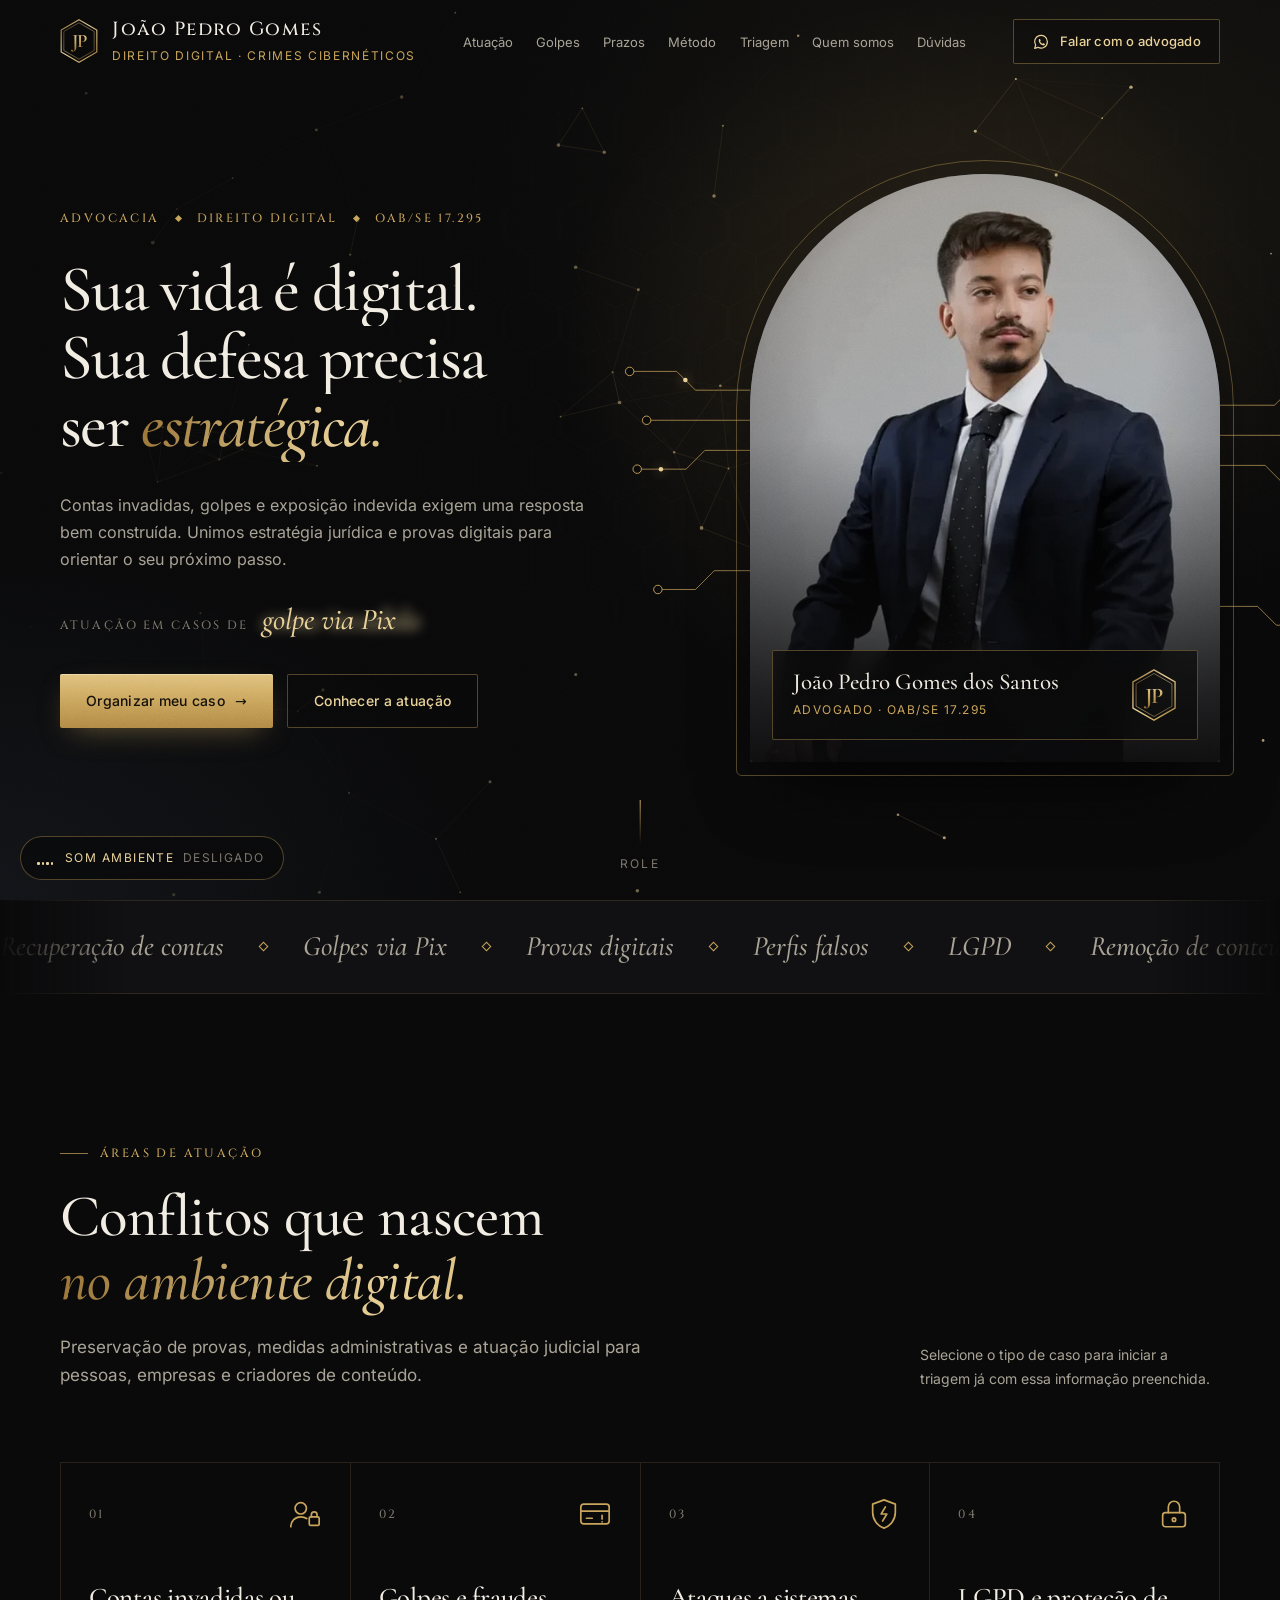
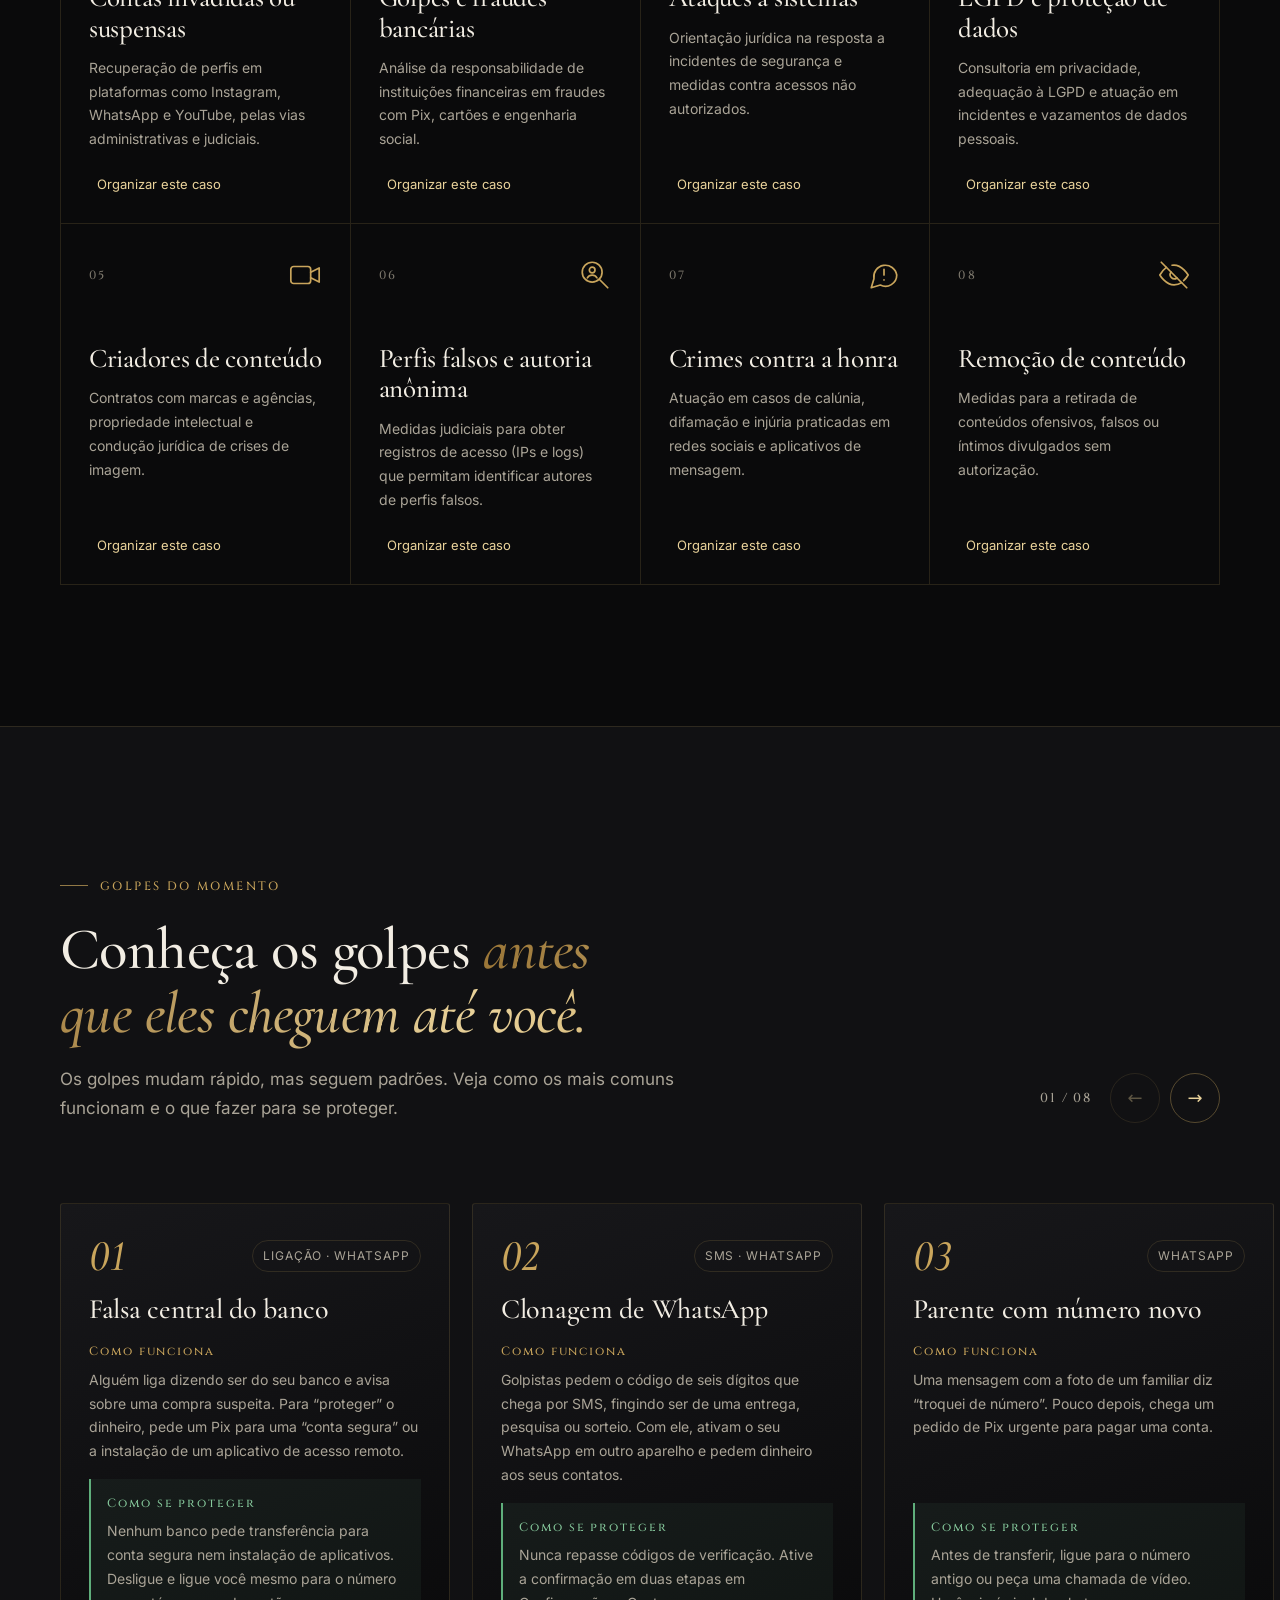
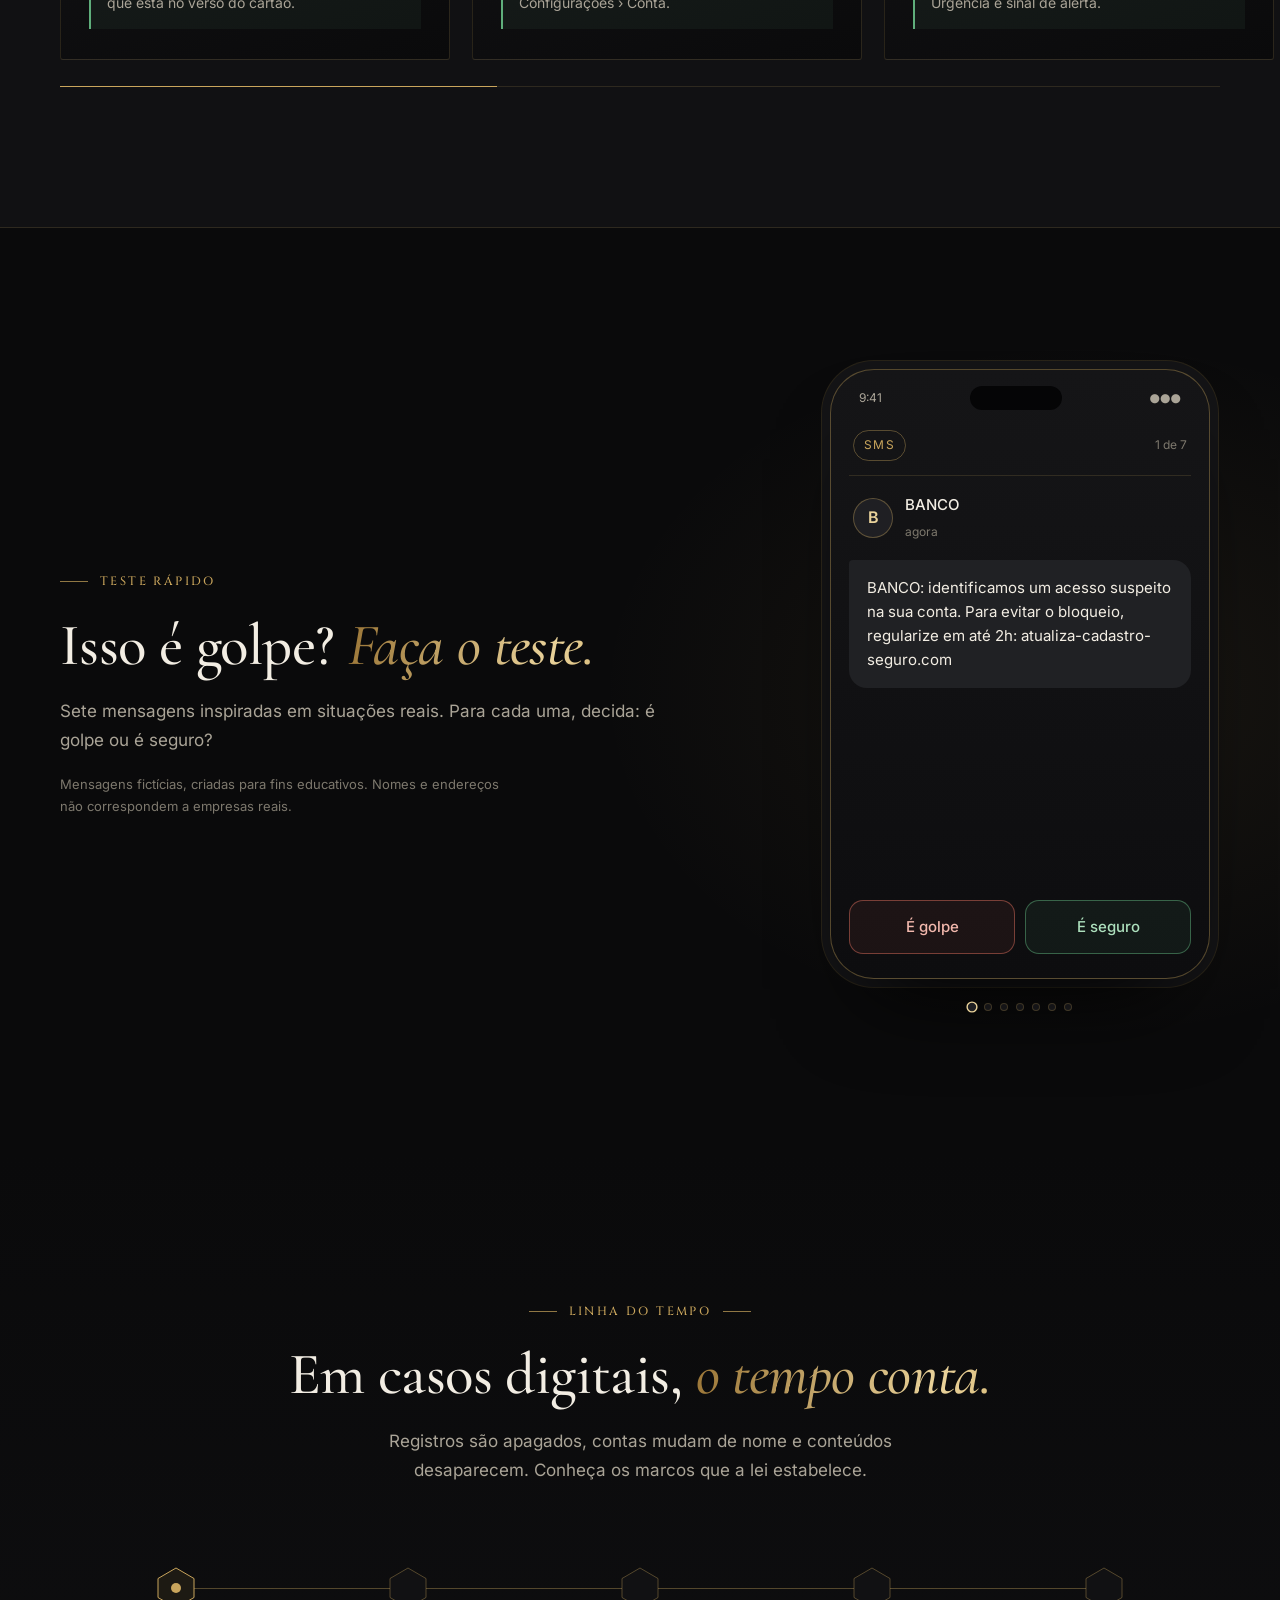
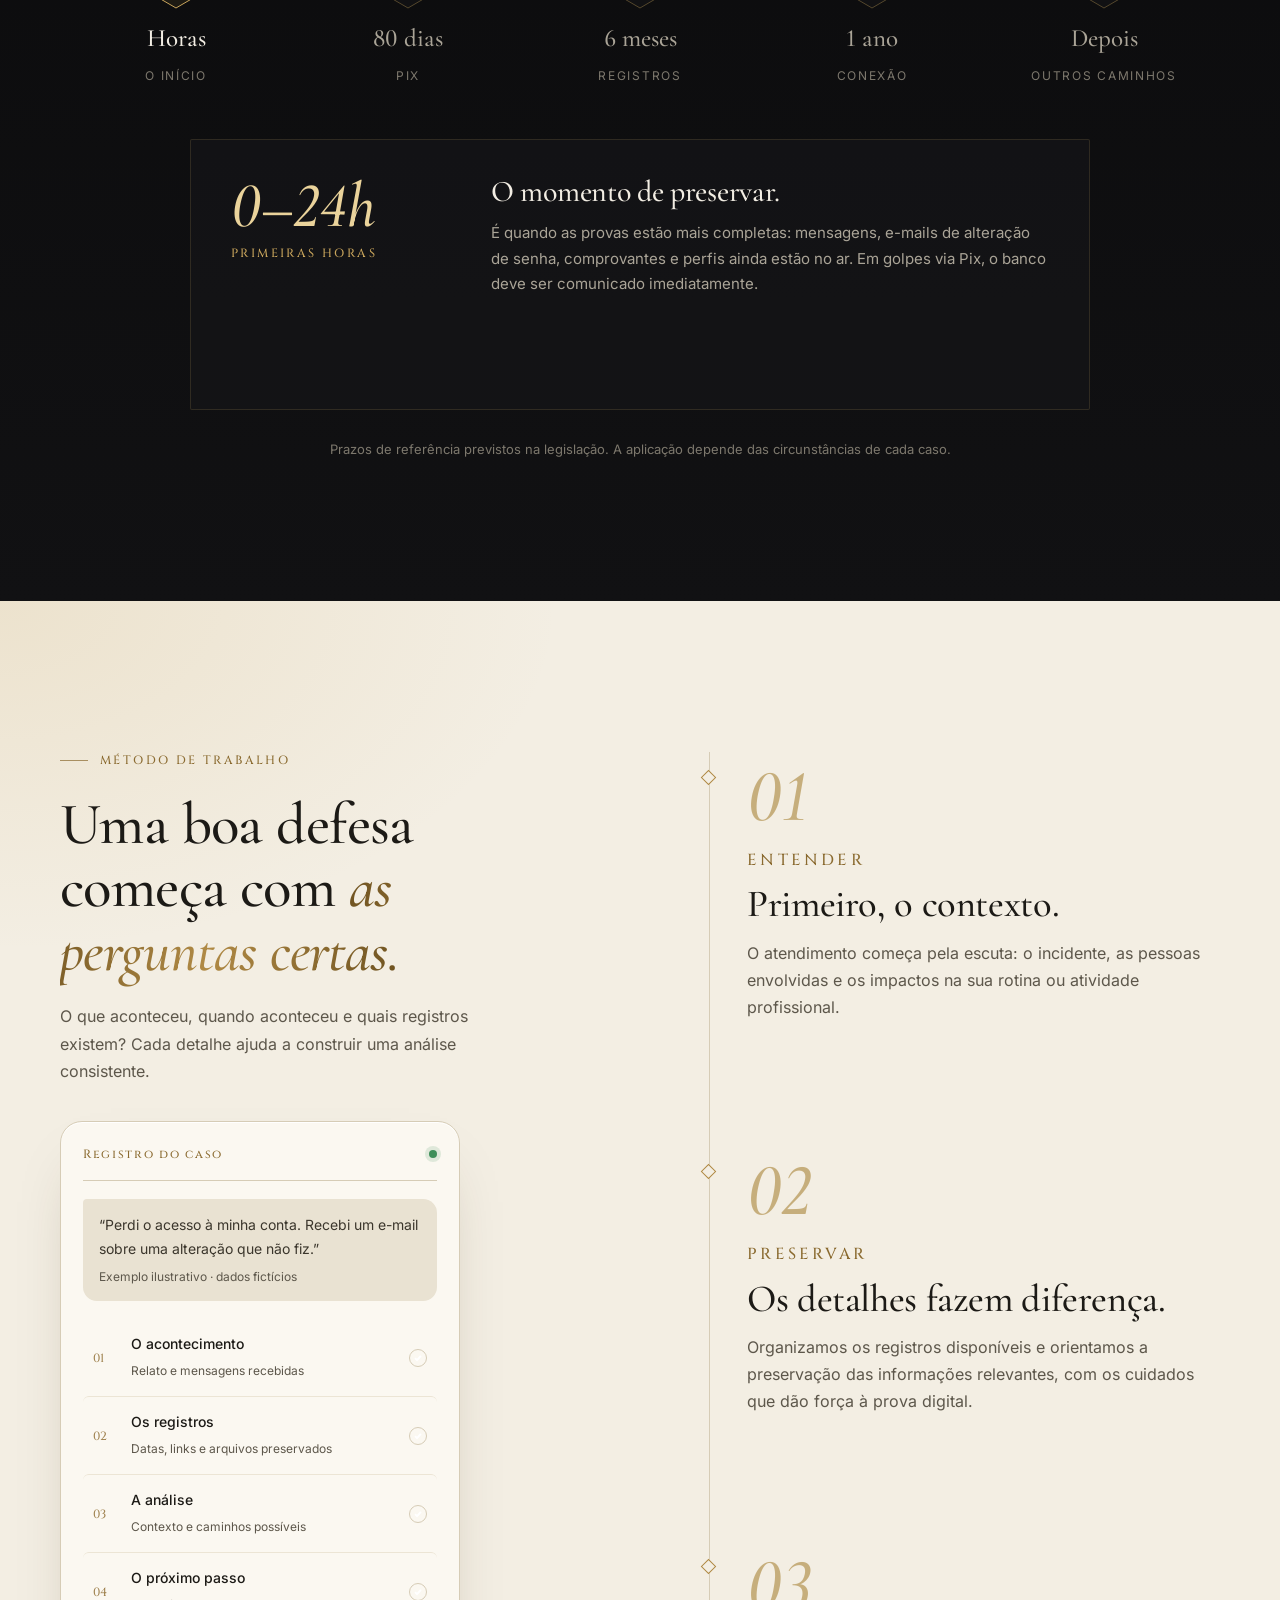
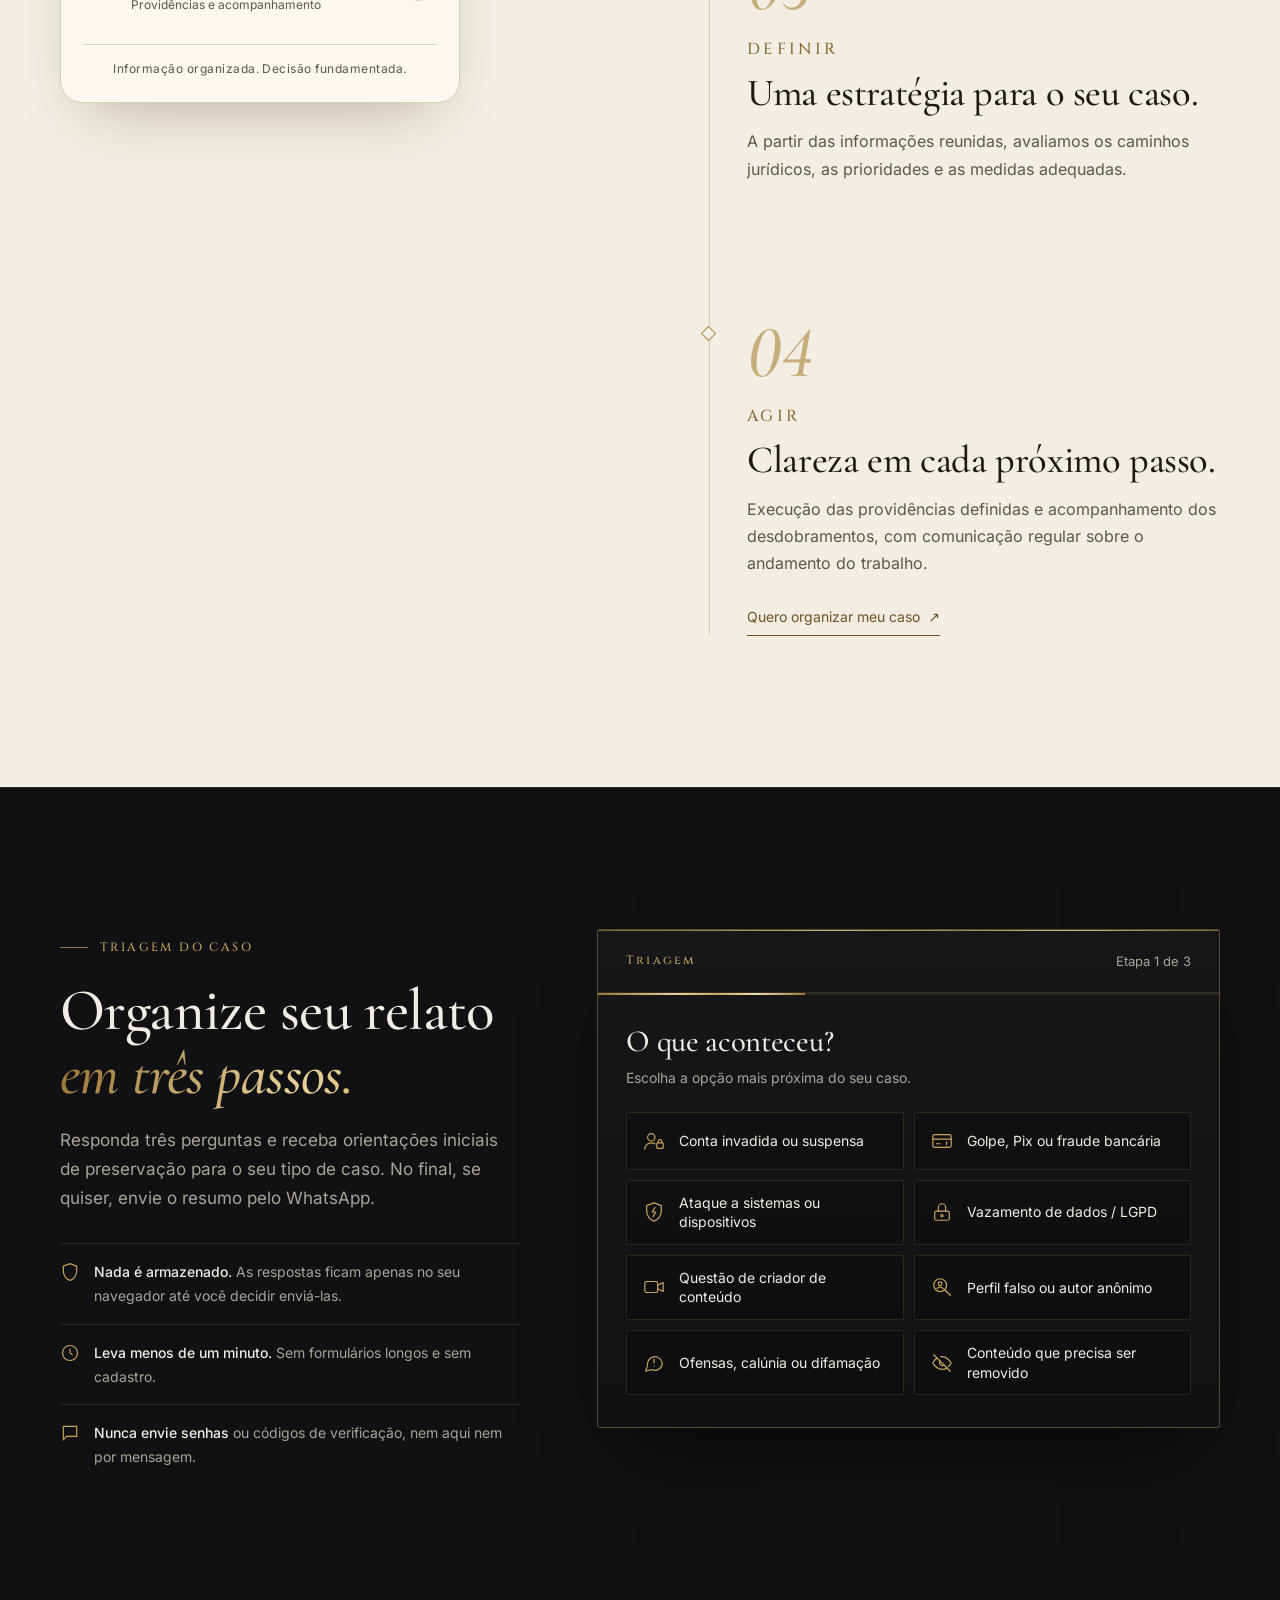
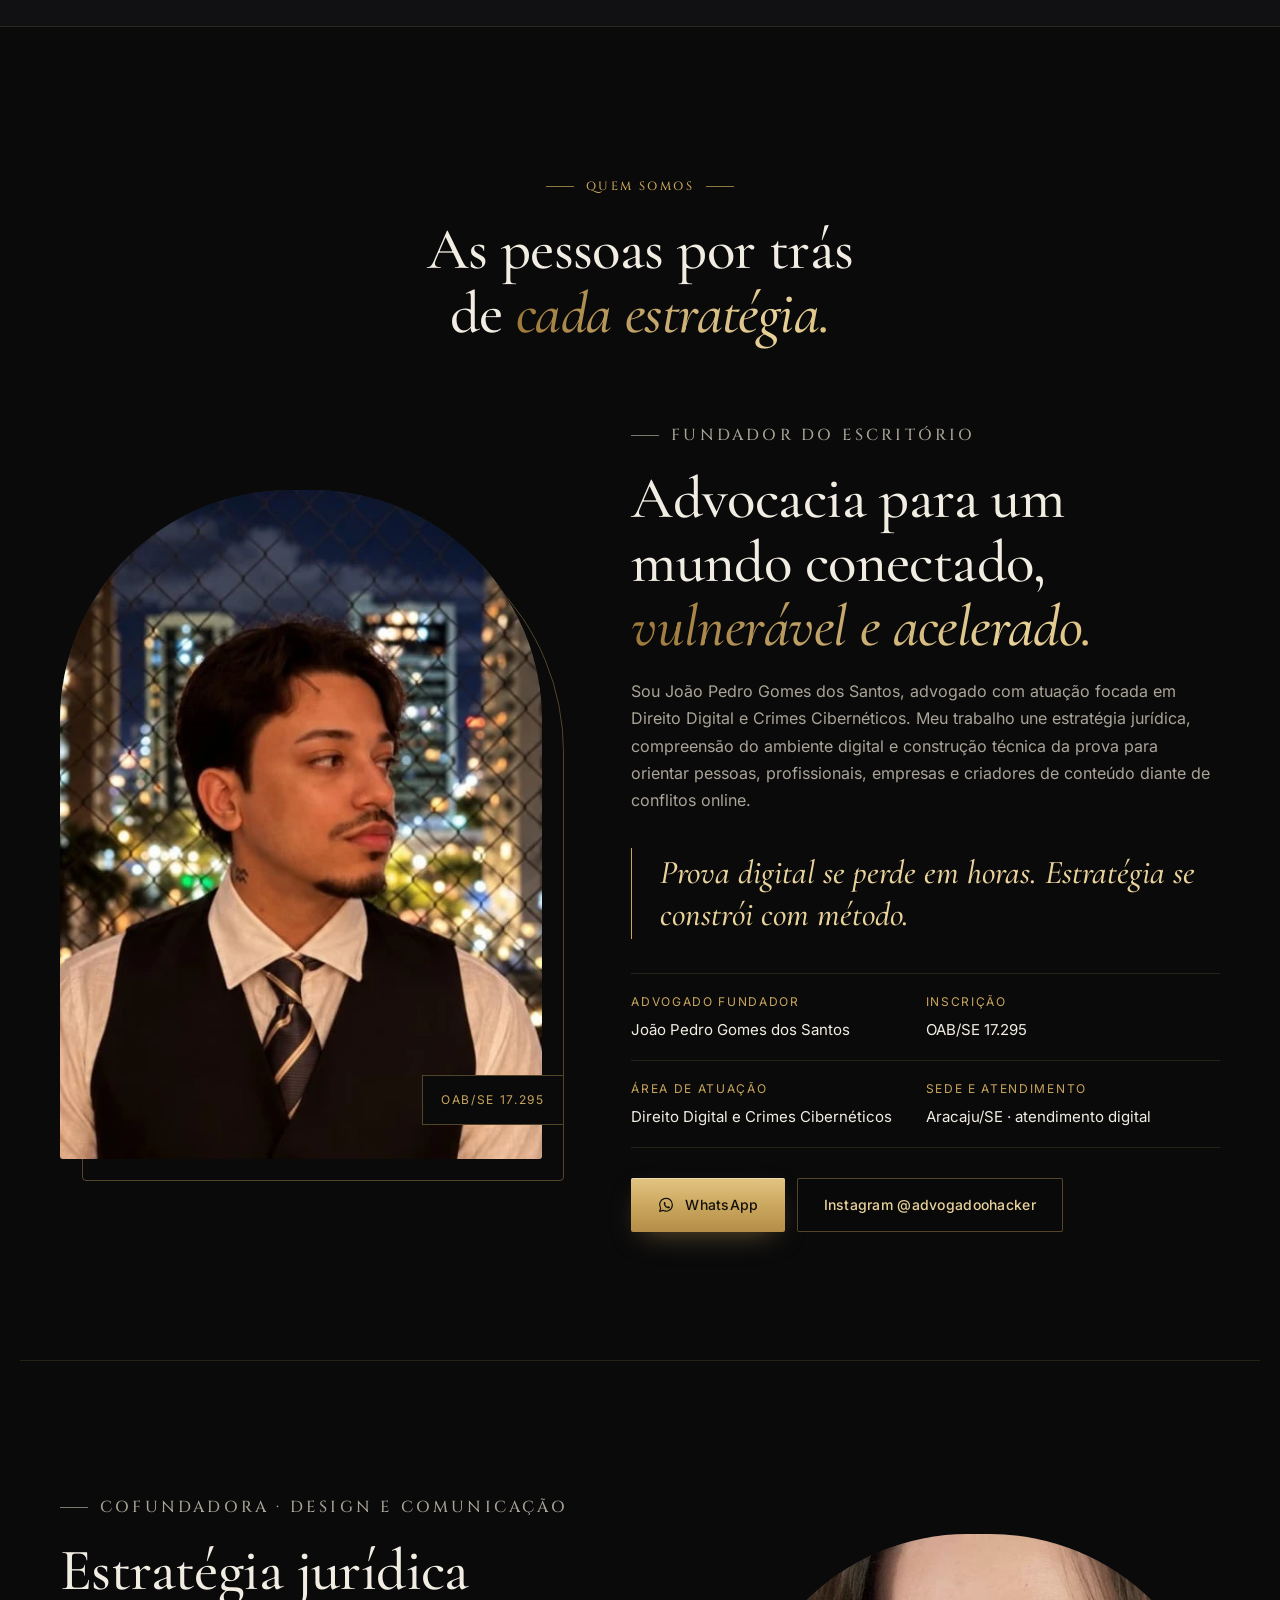
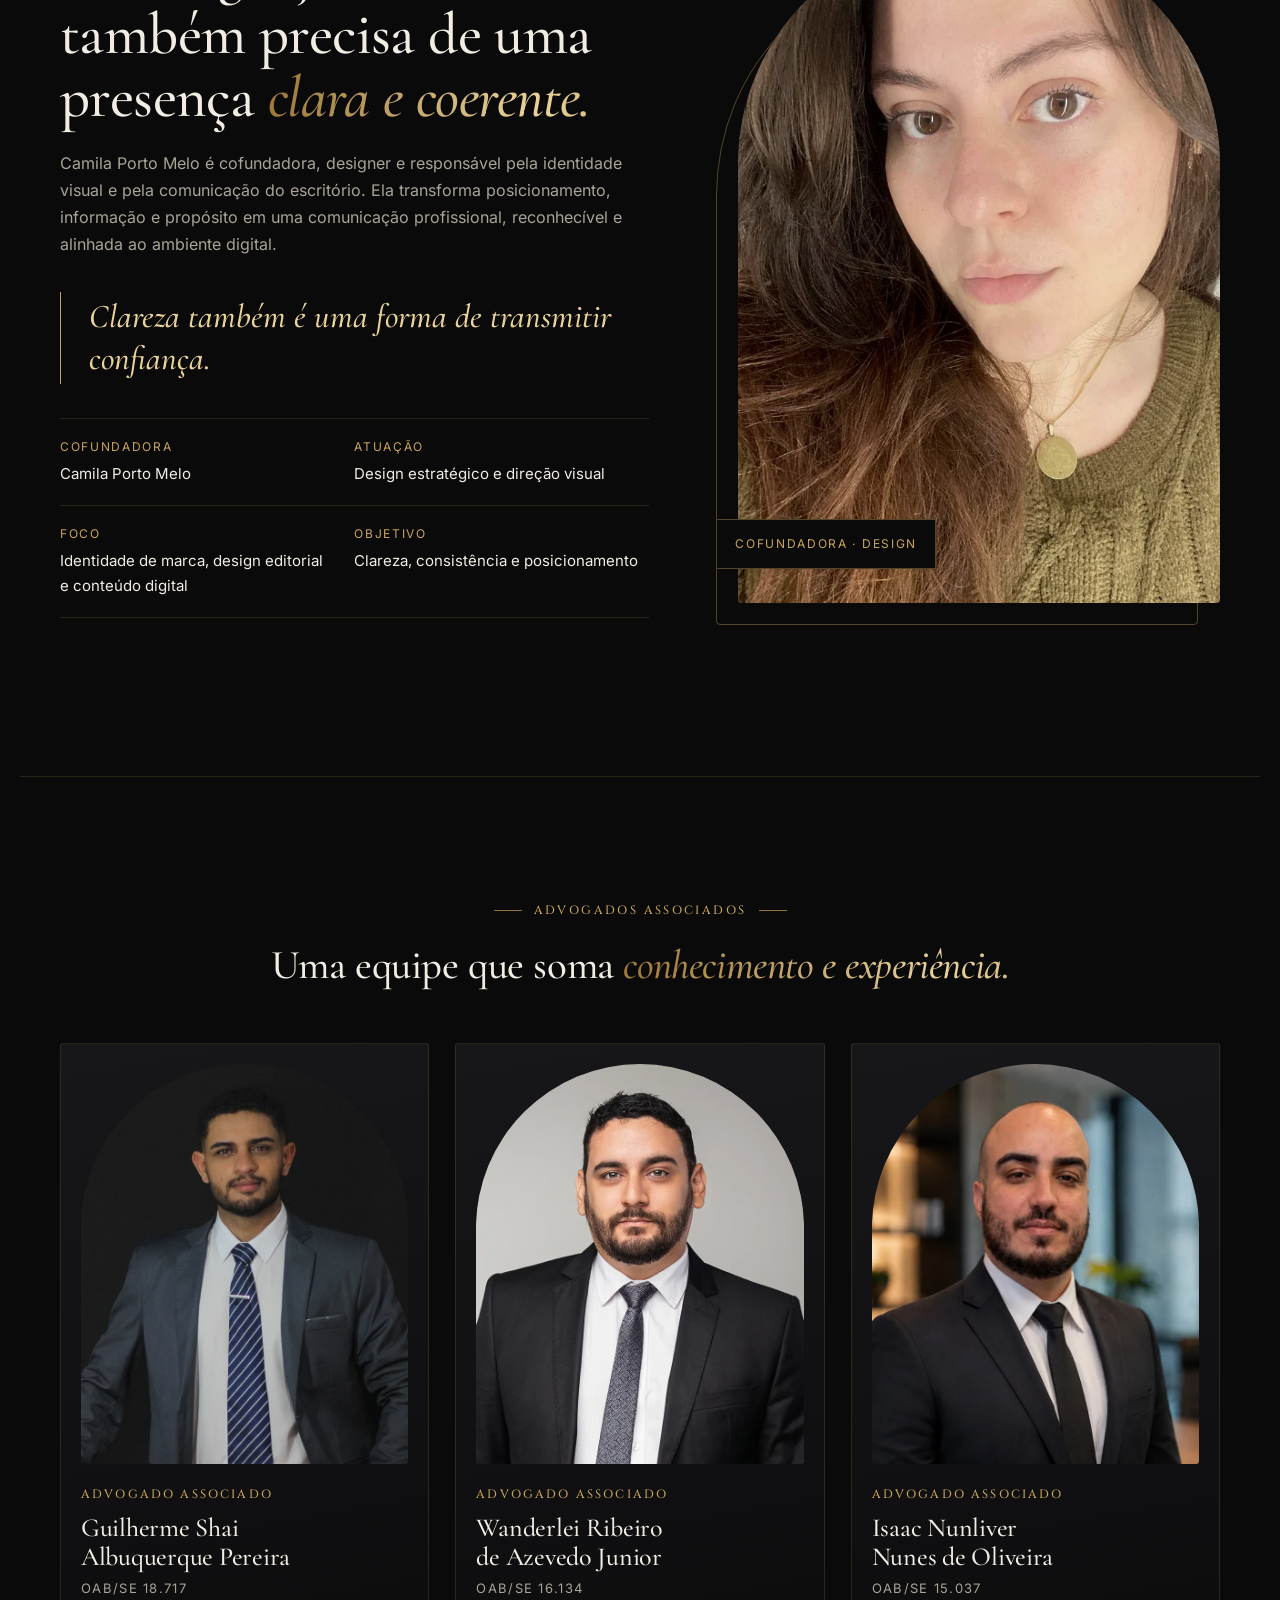
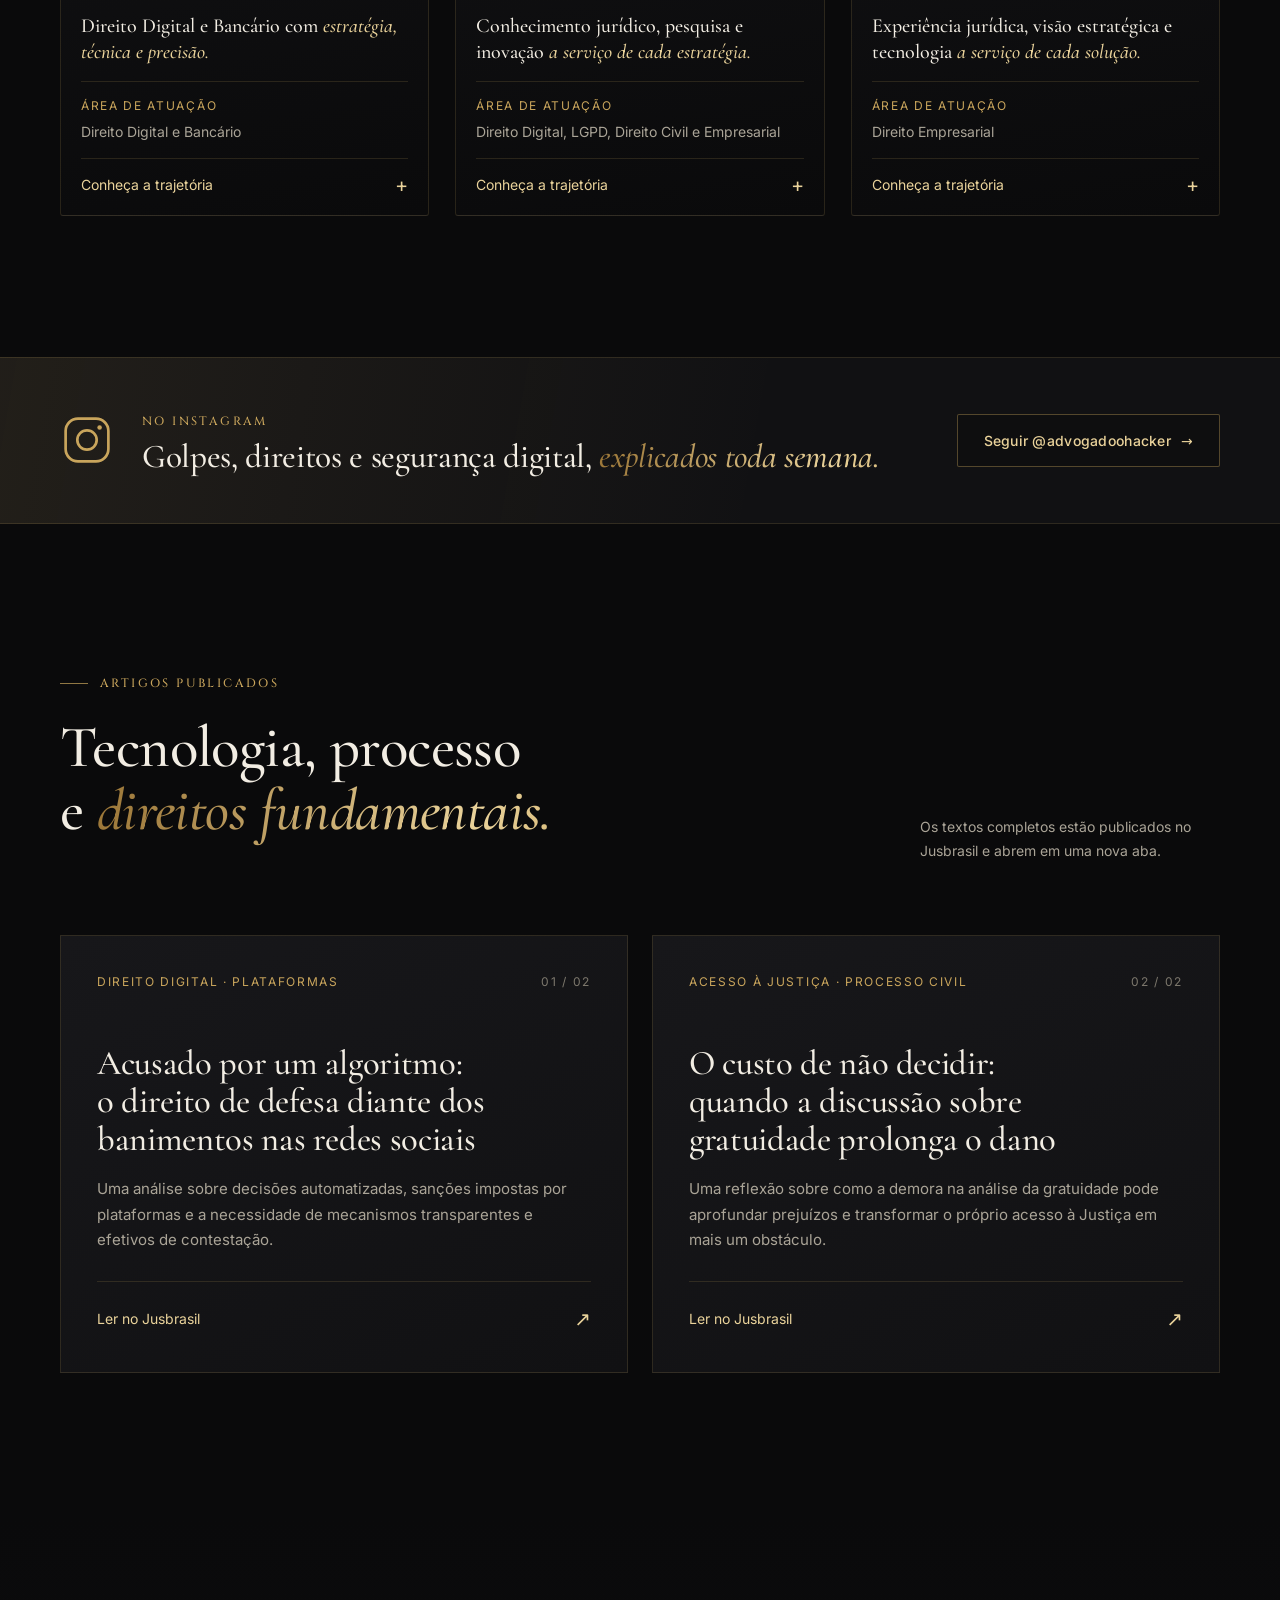
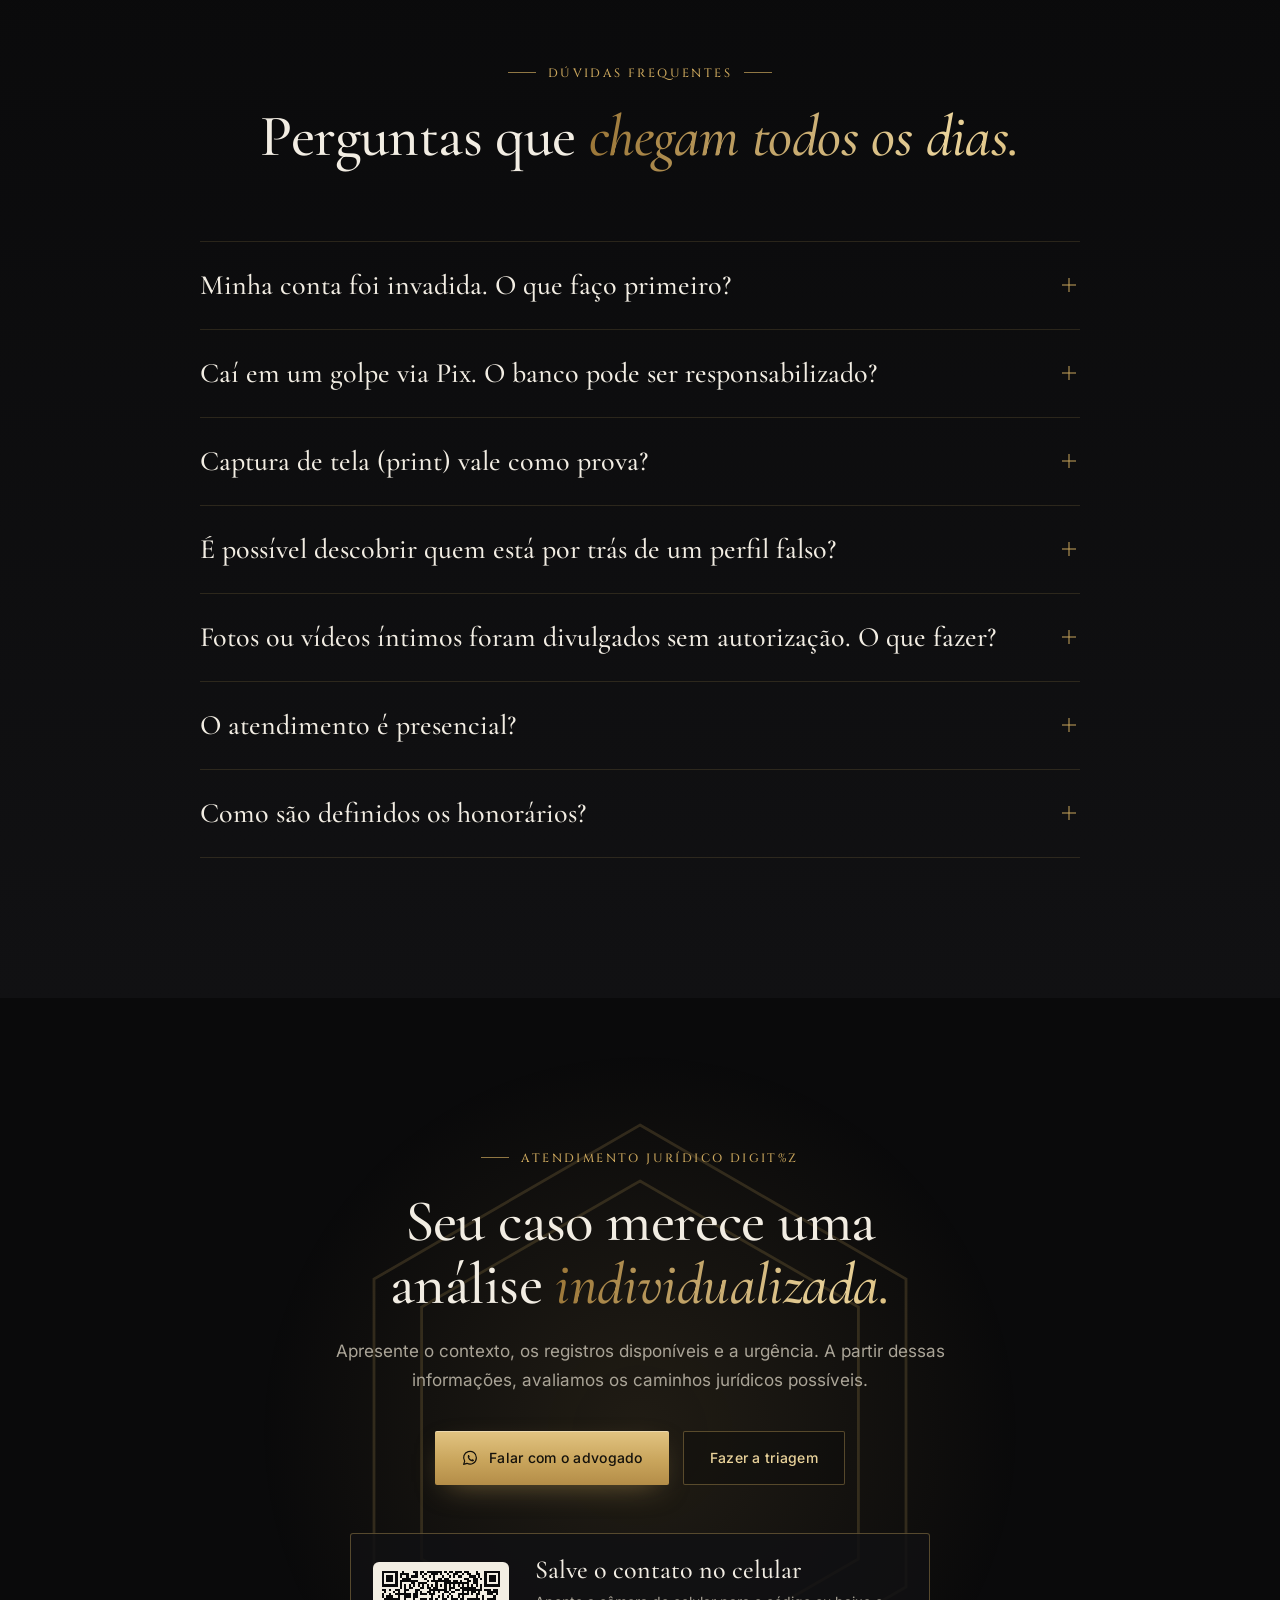
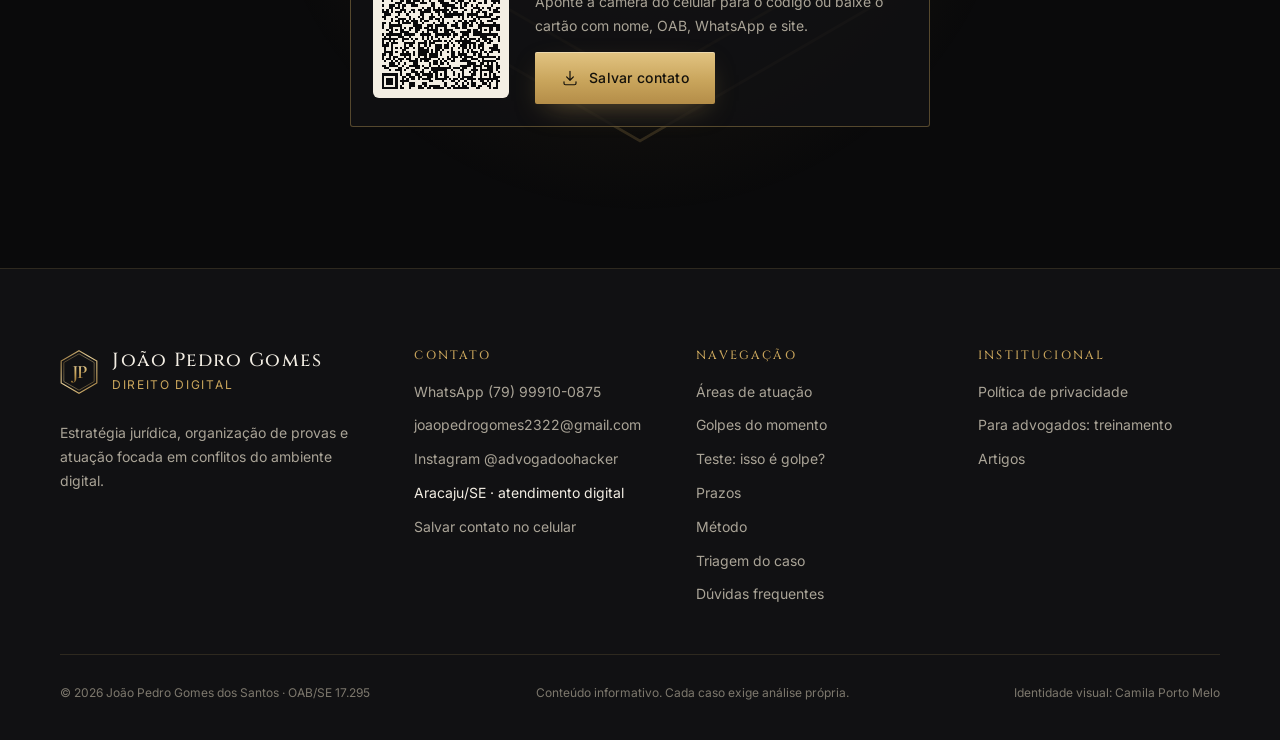
==== commit 12b0c53c: "Quem somos com hierarquia: fundadores em destaque e bloco de associados - João (fundador) e, logo ap" ====
--- a/site/index.html
+++ b/site/index.html
@@ -635,6 +635,7 @@
           <h2 class="section-title" id="sobre-title">As pessoas por trás de <em>cada estratégia.</em></h2>
         </div>
       </div>
+      <div class="founders">
       <div class="container about-grid">
         <figure class="about-photo reveal">
           <div class="ph"><img src="assets/img/joao-noite.webp" width="540" height="750" loading="lazy" decoding="async" alt="Retrato de João Pedro Gomes dos Santos, advogado, com a cidade iluminada ao fundo"></div>
@@ -664,68 +665,6 @@
 
       <div class="container about-grid reverse">
         <figure class="about-photo reveal">
-          <div class="ph"><img src="assets/img/guilherme.webp" width="720" height="1000" loading="lazy" decoding="async" alt="Retrato de Guilherme Shai Albuquerque Pereira, advogado associado"></div>
-          <figcaption class="caption">OAB/SE 18.717</figcaption>
-        </figure>
-        <div class="about-copy reveal" style="--i:1">
-          <p class="eyebrow">O advogado associado</p>
-          <h3 class="section-title">Direito Digital e Bancário com <em>estratégia, técnica e precisão.</em></h3>
-          <p>Sou Guilherme Shai Albuquerque Pereira, graduado em Direito pela Universidade Tiradentes, com atuação focada em Direito Digital e Bancário. Minha trajetória reúne experiência na administração pública, formação especializada em Advocacia Contra Bancos e participação nas Comissões de Direito Digital, Inovação e Tecnologia e de Direito Bancário da OAB/SE.</p>
-          <blockquote class="quote">Cada conflito exige uma análise cuidadosa. Cada solução, uma estratégia bem construída.</blockquote>
-          <dl class="facts">
-            <div><dt>Advogado associado</dt><dd>Guilherme Shai Albuquerque Pereira</dd></div>
-            <div><dt>Inscrição</dt><dd>OAB/SE 18.717</dd></div>
-            <div><dt>Formação</dt><dd>Direito · Universidade Tiradentes</dd></div>
-            <div><dt>Área de atuação</dt><dd>Direito Digital e Bancário</dd></div>
-            <div><dt>Comissões da OAB/SE</dt><dd>Direito Digital, Inovação e Tecnologia · Direito Bancário</dd></div>
-          </dl>
-        </div>
-      </div>
-
-      <div class="container about-grid">
-        <figure class="about-photo reveal">
-          <div class="ph"><img src="assets/img/wanderlei.webp" width="720" height="1000" loading="lazy" decoding="async" alt="Retrato de Wanderlei Ribeiro de Azevedo Junior, advogado associado"></div>
-          <figcaption class="caption">OAB/SE 16.134</figcaption>
-        </figure>
-        <div class="about-copy reveal" style="--i:1">
-          <p class="eyebrow">O advogado associado</p>
-          <h3 class="section-title">Conhecimento jurídico, pesquisa e inovação <em>a serviço de cada estratégia.</em></h3>
-          <p>Sou Wanderlei Ribeiro de Azevedo Junior, advogado, professor e pesquisador, com atuação em Direito Digital, LGPD e Direito Civil e Empresarial. Pós-graduado em Direito Digital e LGPD pela Faculdade Legale, integro o corpo editorial da Revista Antinomias e atuo na orientação de pesquisas científicas. Sou presidente da Comissão de Direito Digital, Inovação e Tecnologia da OAB/SE, reconduzido para mais um triênio.</p>
-          <blockquote class="quote">O conhecimento transforma o Direito. A estratégia transforma realidades.</blockquote>
-          <dl class="facts">
-            <div><dt>Advogado associado</dt><dd>Wanderlei Ribeiro de Azevedo Junior</dd></div>
-            <div><dt>Inscrição</dt><dd>OAB/SE 16.134</dd></div>
-            <div><dt>Formação</dt><dd>Pós-graduação em Direito Digital e LGPD · Faculdade Legale</dd></div>
-            <div><dt>Área de atuação</dt><dd>Direito Digital, LGPD, Direito Civil e Empresarial</dd></div>
-            <div><dt>OAB/SE</dt><dd>Presidente da Comissão de Direito Digital, Inovação e Tecnologia</dd></div>
-            <div><dt>Vida acadêmica</dt><dd>Professor, pesquisador e membro do corpo editorial da Revista Antinomias</dd></div>
-          </dl>
-        </div>
-      </div>
-
-      <div class="container about-grid reverse">
-        <figure class="about-photo reveal">
-          <div class="ph"><img src="assets/img/isaac.webp" width="720" height="1000" loading="lazy" decoding="async" alt="Retrato de Isaac Nunliver Nunes de Oliveira, advogado associado"></div>
-          <figcaption class="caption">OAB/SE 15.037</figcaption>
-        </figure>
-        <div class="about-copy reveal" style="--i:1">
-          <p class="eyebrow">O advogado associado</p>
-          <h3 class="section-title">Experiência jurídica, visão estratégica e tecnologia <em>a serviço de cada solução.</em></h3>
-          <p>Sou Isaac Nunliver Nunes de Oliveira, advogado graduado pela Universidade Tiradentes, com pós-graduação em Direito Penal e Tributário e atuação em Direito Empresarial. Minha trajetória reúne experiência jurídica, gestão administrativa e conhecimentos técnicos em informática. Atuo na condução de processos judiciais e administrativos, consultoria preventiva e construção de estratégias jurídicas, integrando conhecimento jurídico e compreensão tecnológica.</p>
-          <blockquote class="quote">O Direito exige conhecimento. A solução exige estratégia, técnica e experiência.</blockquote>
-          <dl class="facts">
-            <div><dt>Advogado associado</dt><dd>Isaac Nunliver Nunes de Oliveira</dd></div>
-            <div><dt>Inscrição</dt><dd>OAB/SE 15.037</dd></div>
-            <div><dt>Formação</dt><dd>Direito · Universidade Tiradentes</dd></div>
-            <div><dt>Pós-graduação</dt><dd>Direito Penal e Tributário</dd></div>
-            <div><dt>Área de atuação</dt><dd>Direito Empresarial</dd></div>
-            <div><dt>Experiência</dt><dd>Processos judiciais e administrativos, consultoria preventiva, gestão e informática</dd></div>
-          </dl>
-        </div>
-      </div>
-
-      <div class="container about-grid">
-        <figure class="about-photo reveal">
           <div class="ph"><img class="soft" src="assets/img/camila.webp" width="720" height="899" loading="lazy" decoding="async" alt="Retrato de Camila Porto Melo, designer"></div>
           <figcaption class="caption">Cofundadora · Design</figcaption>
         </figure>
@@ -742,6 +681,81 @@
           </dl>
         </div>
       </div>
+      </div>
+
+      <div class="container associates">
+        <div class="section-head center assoc-head reveal">
+          <p class="eyebrow">Advogados associados</p>
+          <h3 class="section-title assoc-title">Uma equipe que soma <em>conhecimento e experiência.</em></h3>
+        </div>
+        <div class="assoc-grid">
+          <article class="assoc-card reveal" style="--i:0">
+            <div class="assoc-photo"><img src="assets/img/guilherme.webp" width="720" height="1000" loading="lazy" decoding="async" alt="Retrato de Guilherme Shai Albuquerque Pereira, advogado associado"></div>
+            <div class="assoc-body">
+              <p class="assoc-role">Advogado associado</p>
+              <h4 class="assoc-name">Guilherme Shai Albuquerque Pereira</h4>
+              <p class="assoc-oab">OAB/SE 18.717</p>
+              <p class="assoc-tag">Direito Digital e Bancário com <em>estratégia, técnica e precisão.</em></p>
+              <p class="assoc-area"><span>Área de atuação</span>Direito Digital e Bancário</p>
+              <details class="assoc-more">
+                <summary>Conheça a trajetória <span aria-hidden="true">+</span></summary>
+                <div class="assoc-more-body">
+                  <p>Sou Guilherme Shai Albuquerque Pereira, graduado em Direito pela Universidade Tiradentes, com atuação focada em Direito Digital e Bancário. Minha trajetória reúne experiência na administração pública, formação especializada em Advocacia Contra Bancos e participação nas Comissões de Direito Digital, Inovação e Tecnologia e de Direito Bancário da OAB/SE.</p>
+                  <blockquote class="assoc-quote">Cada conflito exige uma análise cuidadosa. Cada solução, uma estratégia bem construída.</blockquote>
+                  <dl class="assoc-facts">
+                  <div><dt>Formação</dt><dd>Direito · Universidade Tiradentes</dd></div>
+                  <div><dt>Comissões da OAB/SE</dt><dd>Direito Digital, Inovação e Tecnologia · Direito Bancário</dd></div>
+                  </dl>
+                </div>
+              </details>
+            </div>
+          </article>
+          <article class="assoc-card reveal" style="--i:1">
+            <div class="assoc-photo"><img src="assets/img/wanderlei.webp" width="720" height="1000" loading="lazy" decoding="async" alt="Retrato de Wanderlei Ribeiro de Azevedo Junior, advogado associado"></div>
+            <div class="assoc-body">
+              <p class="assoc-role">Advogado associado</p>
+              <h4 class="assoc-name">Wanderlei Ribeiro de Azevedo Junior</h4>
+              <p class="assoc-oab">OAB/SE 16.134</p>
+              <p class="assoc-tag">Conhecimento jurídico, pesquisa e inovação <em>a serviço de cada estratégia.</em></p>
+              <p class="assoc-area"><span>Área de atuação</span>Direito Digital, LGPD, Direito Civil e Empresarial</p>
+              <details class="assoc-more">
+                <summary>Conheça a trajetória <span aria-hidden="true">+</span></summary>
+                <div class="assoc-more-body">
+                  <p>Sou Wanderlei Ribeiro de Azevedo Junior, advogado, professor e pesquisador, com atuação em Direito Digital, LGPD e Direito Civil e Empresarial. Pós-graduado em Direito Digital e LGPD pela Faculdade Legale, integro o corpo editorial da Revista Antinomias e atuo na orientação de pesquisas científicas. Sou presidente da Comissão de Direito Digital, Inovação e Tecnologia da OAB/SE, reconduzido para mais um triênio.</p>
+                  <blockquote class="assoc-quote">O conhecimento transforma o Direito. A estratégia transforma realidades.</blockquote>
+                  <dl class="assoc-facts">
+                  <div><dt>Formação</dt><dd>Pós-graduação em Direito Digital e LGPD · Faculdade Legale</dd></div>
+                  <div><dt>OAB/SE</dt><dd>Presidente da Comissão de Direito Digital, Inovação e Tecnologia</dd></div>
+                  <div><dt>Vida acadêmica</dt><dd>Professor, pesquisador e membro do corpo editorial da Revista Antinomias</dd></div>
+                  </dl>
+                </div>
+              </details>
+            </div>
+          </article>
+          <article class="assoc-card reveal" style="--i:2">
+            <div class="assoc-photo"><img src="assets/img/isaac.webp" width="720" height="1000" loading="lazy" decoding="async" alt="Retrato de Isaac Nunliver Nunes de Oliveira, advogado associado"></div>
+            <div class="assoc-body">
+              <p class="assoc-role">Advogado associado</p>
+              <h4 class="assoc-name">Isaac Nunliver Nunes de Oliveira</h4>
+              <p class="assoc-oab">OAB/SE 15.037</p>
+              <p class="assoc-tag">Experiência jurídica, visão estratégica e tecnologia <em>a serviço de cada solução.</em></p>
+              <p class="assoc-area"><span>Área de atuação</span>Direito Empresarial</p>
+              <details class="assoc-more">
+                <summary>Conheça a trajetória <span aria-hidden="true">+</span></summary>
+                <div class="assoc-more-body">
+                  <p>Sou Isaac Nunliver Nunes de Oliveira, advogado graduado pela Universidade Tiradentes, com pós-graduação em Direito Penal e Tributário e atuação em Direito Empresarial. Minha trajetória reúne experiência jurídica, gestão administrativa e conhecimentos técnicos em informática. Atuo na condução de processos judiciais e administrativos, consultoria preventiva e construção de estratégias jurídicas, integrando conhecimento jurídico e compreensão tecnológica.</p>
+                  <blockquote class="assoc-quote">O Direito exige conhecimento. A solução exige estratégia, técnica e experiência.</blockquote>
+                  <dl class="assoc-facts">
+                  <div><dt>Formação</dt><dd>Direito · Universidade Tiradentes</dd></div>
+                  <div><dt>Pós-graduação</dt><dd>Direito Penal e Tributário</dd></div>
+                  <div><dt>Experiência</dt><dd>Processos judiciais e administrativos, consultoria preventiva, gestão e informática</dd></div>
+                  </dl>
+                </div>
+              </details>
+            </div>
+          </article>
+        </div>
+      </div>
     </section>
 
     <!-- ===================== INSTAGRAM ===================== -->
--- a/site/assets/css/style.css
+++ b/site/assets/css/style.css
@@ -909,3 +909,83 @@
 }
 /* número ímpar de informações: a última ocupa a linha inteira */
 .facts div:last-child:nth-child(odd) { grid-column: 1 / -1; padding-right: 0; }
+
+/* =========================================================
+   QUEM SOMOS — hierarquia: fundadores em destaque, associados em bloco
+   ========================================================= */
+.founders .about-photo { max-width: 500px; }
+
+.associates { margin-top: clamp(80px, 10vw, 140px); padding-top: clamp(72px, 9vw, 120px); border-top: 1px solid var(--line); }
+.assoc-head { margin-bottom: clamp(36px, 5vw, 56px); }
+.assoc-title { font-size: clamp(30px, 3.2vw, 44px); }
+.assoc-grid { display: grid; grid-template-columns: repeat(3, minmax(0, 1fr)); gap: 26px; align-items: start; }
+.assoc-card { position: relative; padding: 20px 20px 4px; border: 1px solid var(--line); border-radius: 3px; background: linear-gradient(170deg, var(--ink-3), var(--ink)); transition: border-color .4s; }
+.assoc-card:hover { border-color: var(--line-strong); }
+.assoc-photo { aspect-ratio: 18 / 22; overflow: hidden; border-radius: 170px 170px 3px 3px; background: #1d1d20; margin-bottom: 20px; }
+.assoc-photo img { width: 100%; height: 100%; object-fit: cover; object-position: 50% 10%; transition: transform .8s var(--ease); }
+.assoc-card:hover .assoc-photo img { transform: scale(1.03); }
+.assoc-role { font-family: var(--f-caps); font-size: 12px; letter-spacing: .18em; text-transform: uppercase; color: var(--gold); margin-bottom: 8px; }
+.assoc-name { font-family: var(--f-display); font-size: 26px; font-weight: 500; line-height: 1.12; text-wrap: balance; }
+.assoc-oab { margin: 6px 0 14px; font-size: 13px; letter-spacing: .1em; text-transform: uppercase; color: var(--muted); }
+.assoc-tag { font-family: var(--f-display); font-size: 20px; line-height: 1.3; margin-bottom: 16px; }
+.assoc-tag em { color: var(--gold-hi); }
+.assoc-area { padding-top: 14px; border-top: 1px solid var(--line); font-size: 14px; color: var(--muted); }
+.assoc-area span { display: block; margin-bottom: 4px; font-size: 12px; letter-spacing: .14em; text-transform: uppercase; color: var(--gold); }
+.assoc-more { margin-top: 14px; border-top: 1px solid var(--line); }
+.assoc-more summary { display: flex; justify-content: space-between; align-items: center; min-height: 52px; cursor: pointer; list-style: none; font-size: 14px; color: var(--gold-hi); }
+.assoc-more summary::-webkit-details-marker { display: none; }
+.assoc-more summary span { font-size: 20px; transition: transform .3s var(--ease); }
+.assoc-more[open] summary span { transform: rotate(45deg); }
+.assoc-more-body { padding-bottom: 18px; animation: panelIn .45s var(--ease); }
+.assoc-more-body > p { font-size: 14px; line-height: 1.75; color: var(--muted); }
+.assoc-quote { margin: 16px 0; padding-left: 14px; border-left: 1px solid var(--gold); font-family: var(--f-display); font-size: 19px; font-style: italic; line-height: 1.3; color: var(--gold-hi); }
+.assoc-facts div { padding: 10px 0; border-top: 1px solid var(--line); }
+.assoc-facts dt { font-size: 12px; letter-spacing: .12em; text-transform: uppercase; color: var(--gold); margin-bottom: 2px; }
+.assoc-facts dd { font-size: 14px; }
+
+@media (max-width: 1100px) {
+  .assoc-grid { gap: 18px; }
+  .assoc-card { padding: 16px 16px 4px; }
+  .assoc-name { font-size: 23px; }
+  .assoc-tag { font-size: 18px; }
+}
+@media (max-width: 960px) {
+  /* associados em lista: foto média à esquerda */
+  .assoc-grid { grid-template-columns: 1fr; }
+  .assoc-card { display: grid; grid-template-columns: 220px 1fr; column-gap: 28px; padding: 22px; }
+  .assoc-photo { margin-bottom: 0; align-self: start; }
+}
+@media (max-width: 720px) {
+  /* fundadores com foto maior que a dos associados */
+  .founders .about-grid, .founders .about-grid.reverse { grid-template-columns: 132px 1fr; }
+  .founders .about-photo, .founders .about-grid.reverse .about-photo { width: 132px; }
+  .associates { margin-top: 48px; padding-top: 44px; }
+  .assoc-title { font-size: 28px; }
+  .assoc-grid { gap: 14px; }
+  .assoc-card { grid-template-columns: 88px 1fr; column-gap: 16px; padding: 16px 16px 2px; }
+  .assoc-body { display: contents; }
+  .assoc-photo { grid-column: 1; grid-row: 1 / span 3; border-radius: 60px 60px 3px 3px; }
+  .assoc-role, .assoc-name, .assoc-oab { grid-column: 2; }
+  .assoc-role { margin-bottom: 4px; align-self: end; }
+  .assoc-name { font-size: 22px; }
+  .assoc-oab { margin: 4px 0 0; font-size: 12px; align-self: start; }
+  .assoc-tag, .assoc-area, .assoc-more { grid-column: 1 / -1; }
+  .assoc-tag { font-size: 19px; margin: 14px 0 12px; }
+}
+@media (max-width: 350px) {
+  .founders .about-grid, .founders .about-grid.reverse { grid-template-columns: 108px 1fr; }
+  .founders .about-photo, .founders .about-grid.reverse .about-photo { width: 108px; }
+  .assoc-card { grid-template-columns: 76px 1fr; }
+}
+@media (max-width: 720px) {
+  /* a coluna do texto nunca empurra a página para o lado */
+  .about-grid, .about-grid.reverse { grid-template-columns: 108px minmax(0, 1fr); }
+  .founders .about-grid, .founders .about-grid.reverse { grid-template-columns: 132px minmax(0, 1fr); }
+  .about-copy > .eyebrow { letter-spacing: .12em; gap: 8px; }
+  .about-copy > .eyebrow::before { width: 16px; }
+  .assoc-card { grid-template-columns: 88px minmax(0, 1fr); }
+}
+@media (max-width: 350px) {
+  .founders .about-grid, .founders .about-grid.reverse { grid-template-columns: 108px minmax(0, 1fr); }
+  .assoc-card { grid-template-columns: 76px minmax(0, 1fr); }
+}
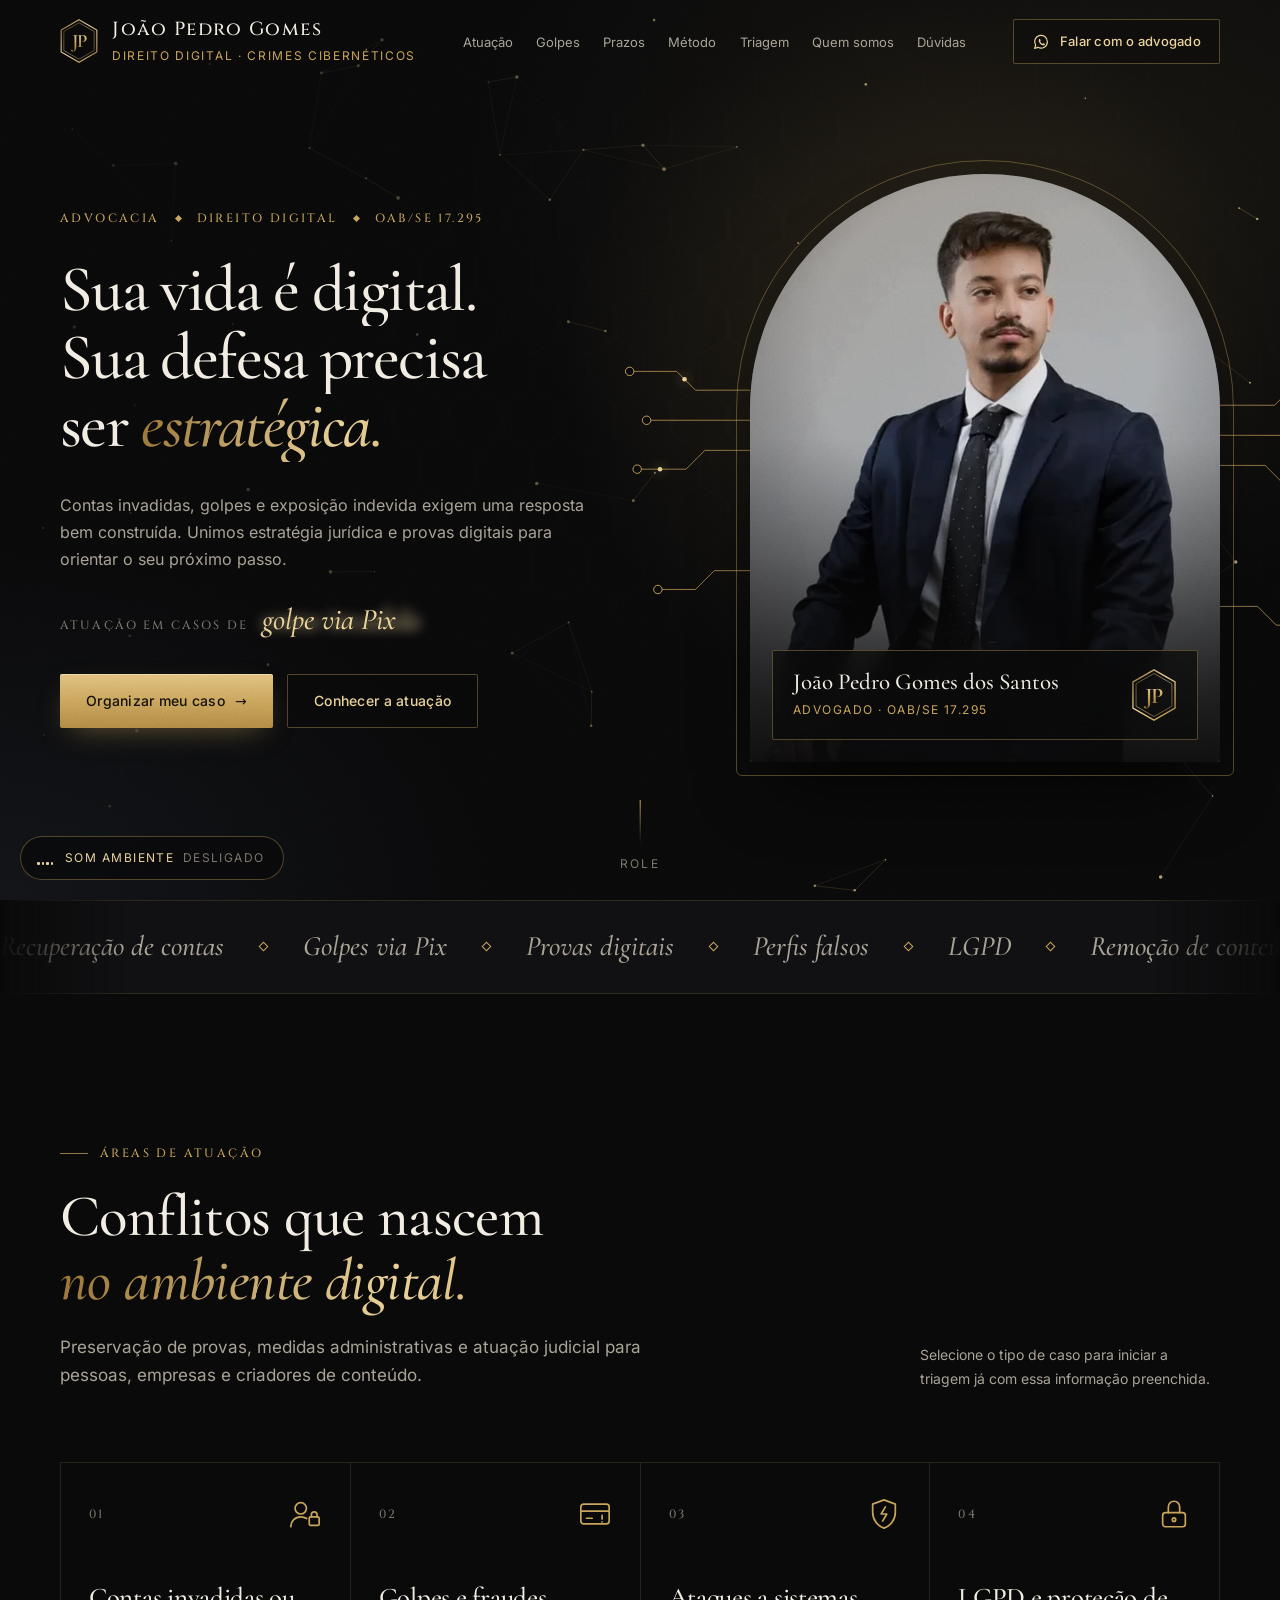
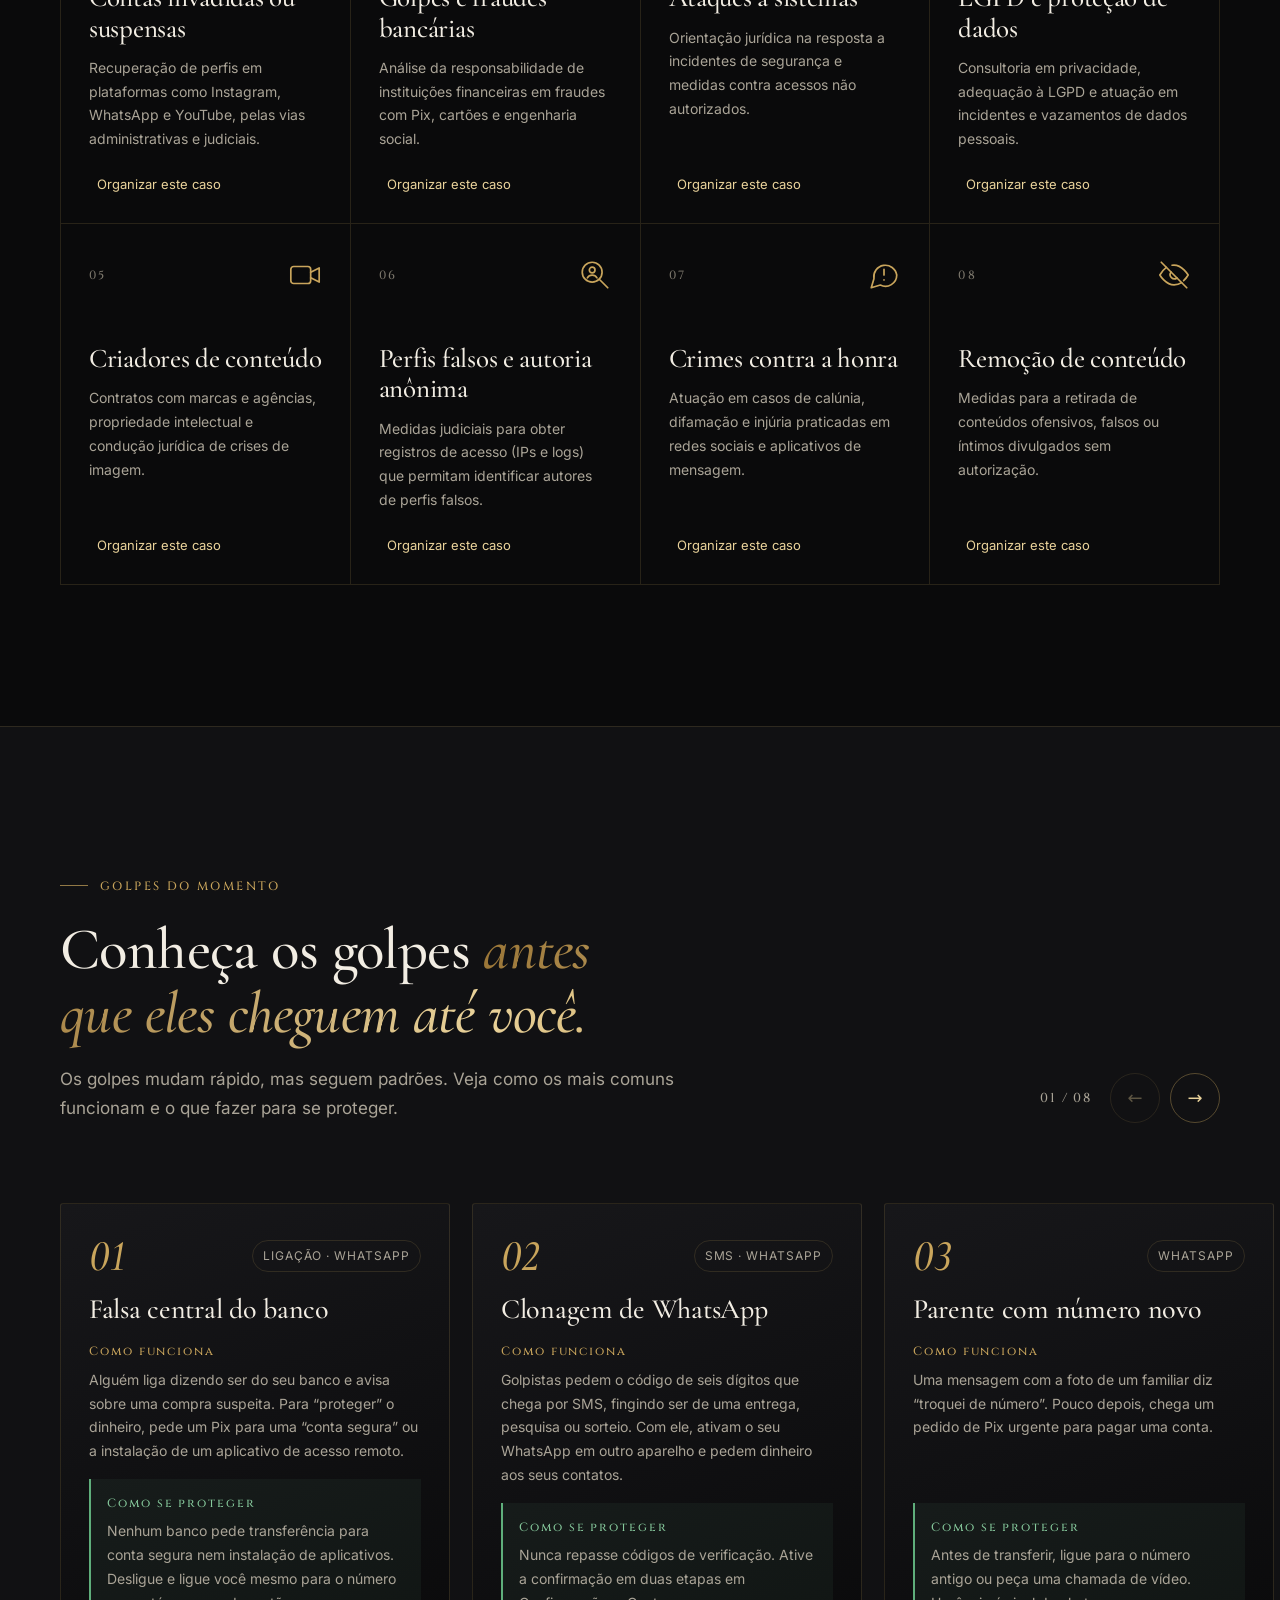
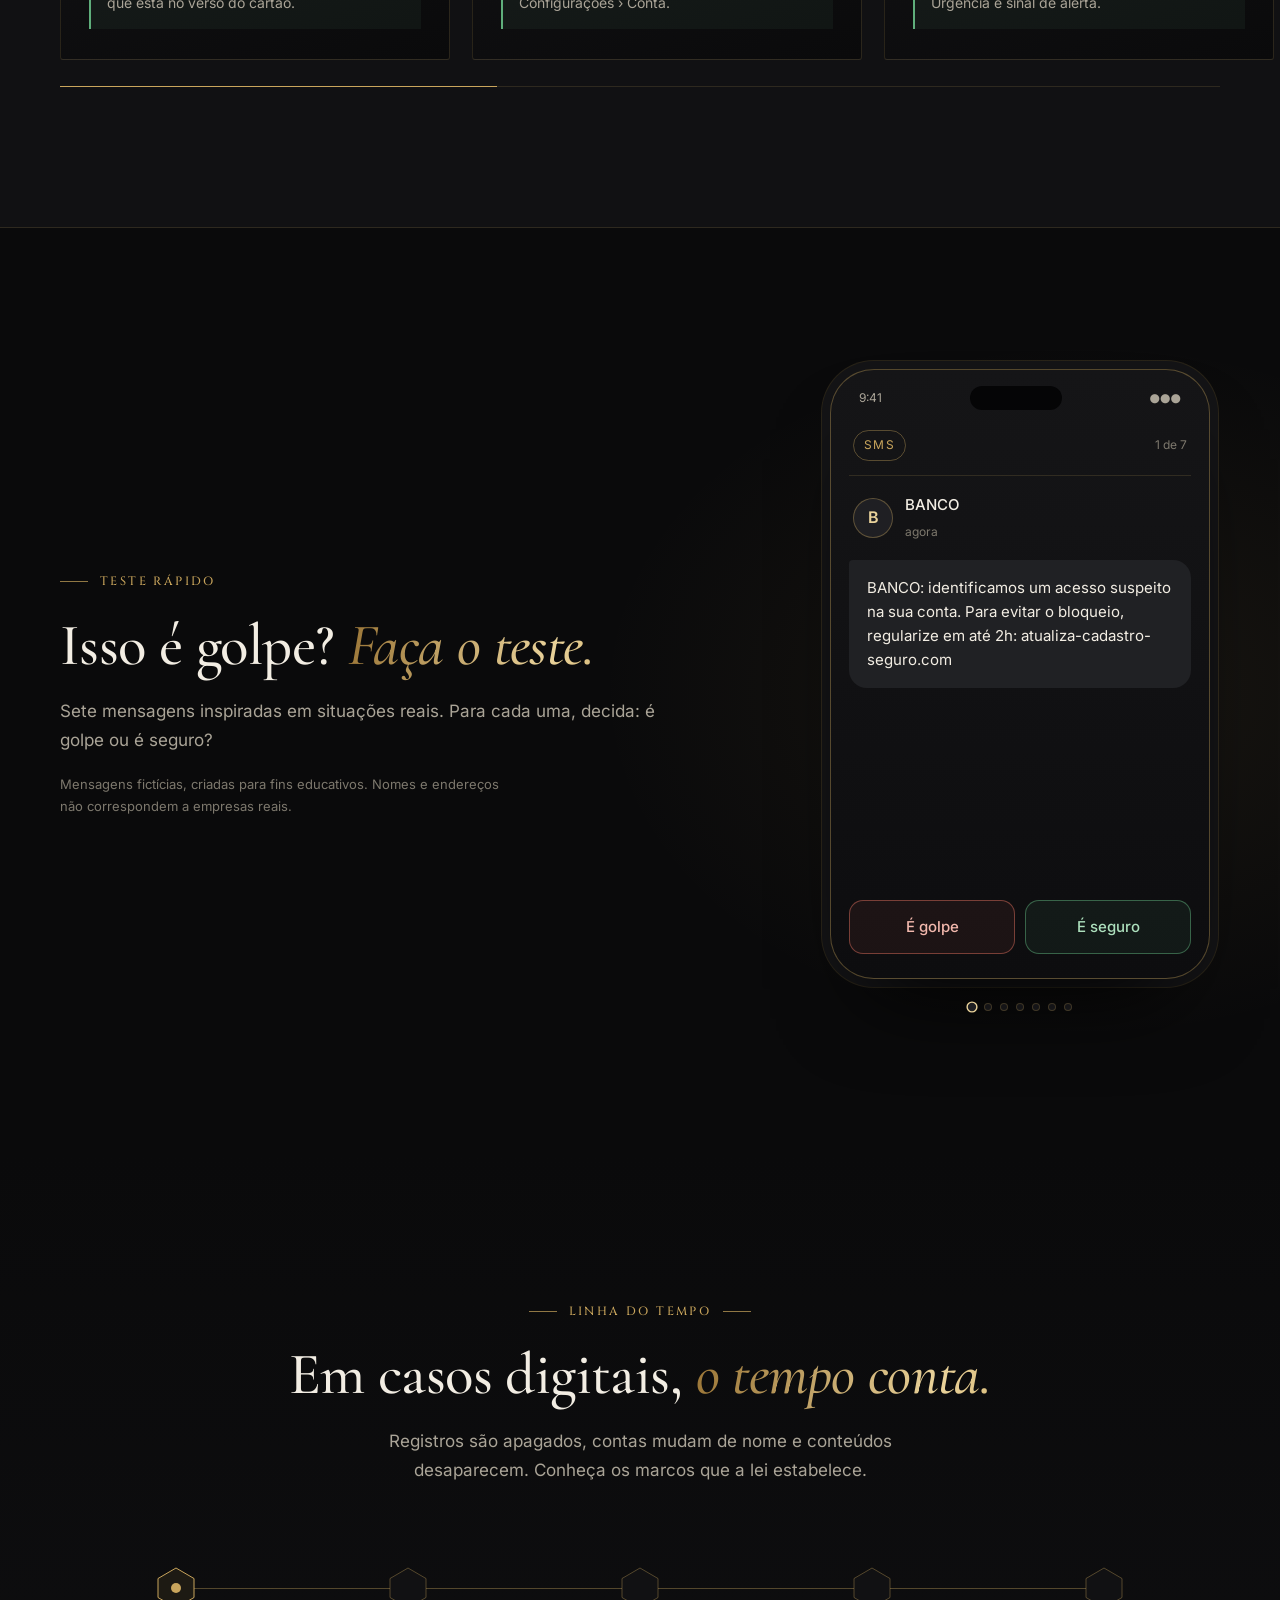
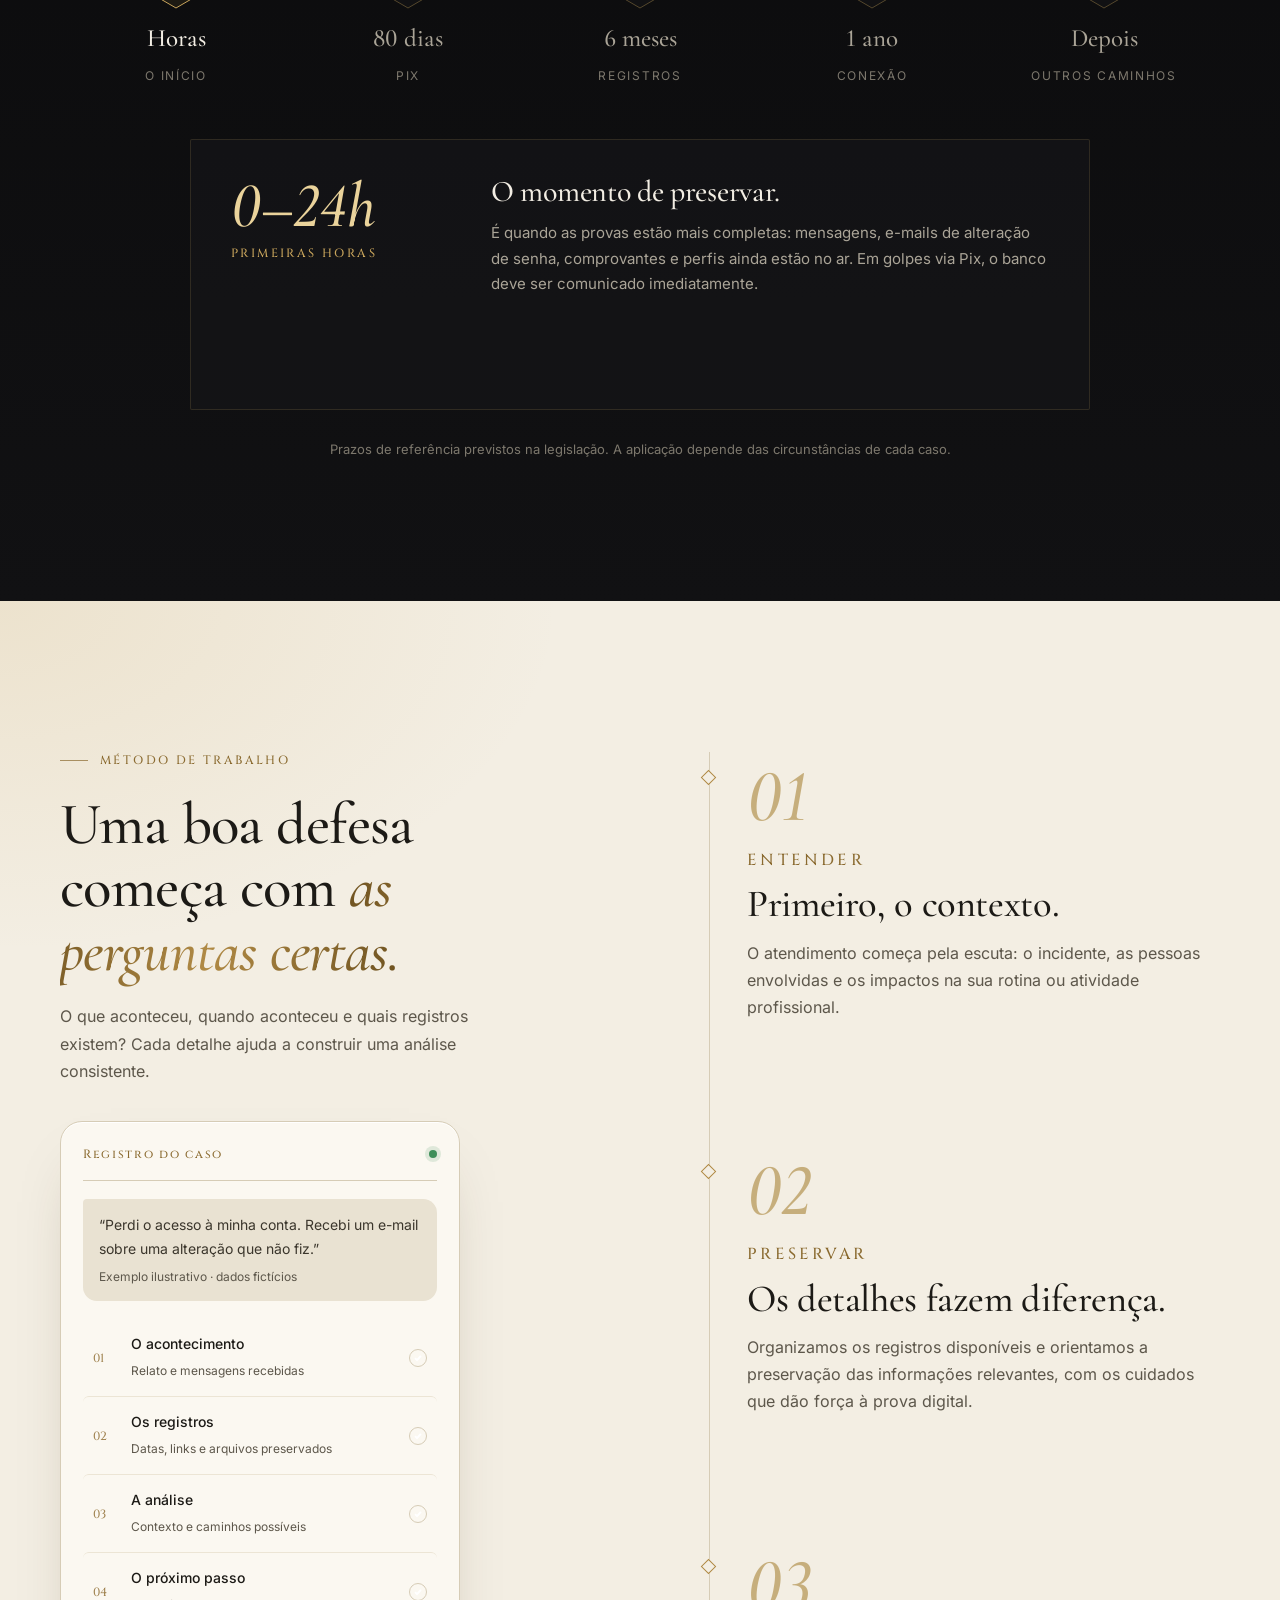
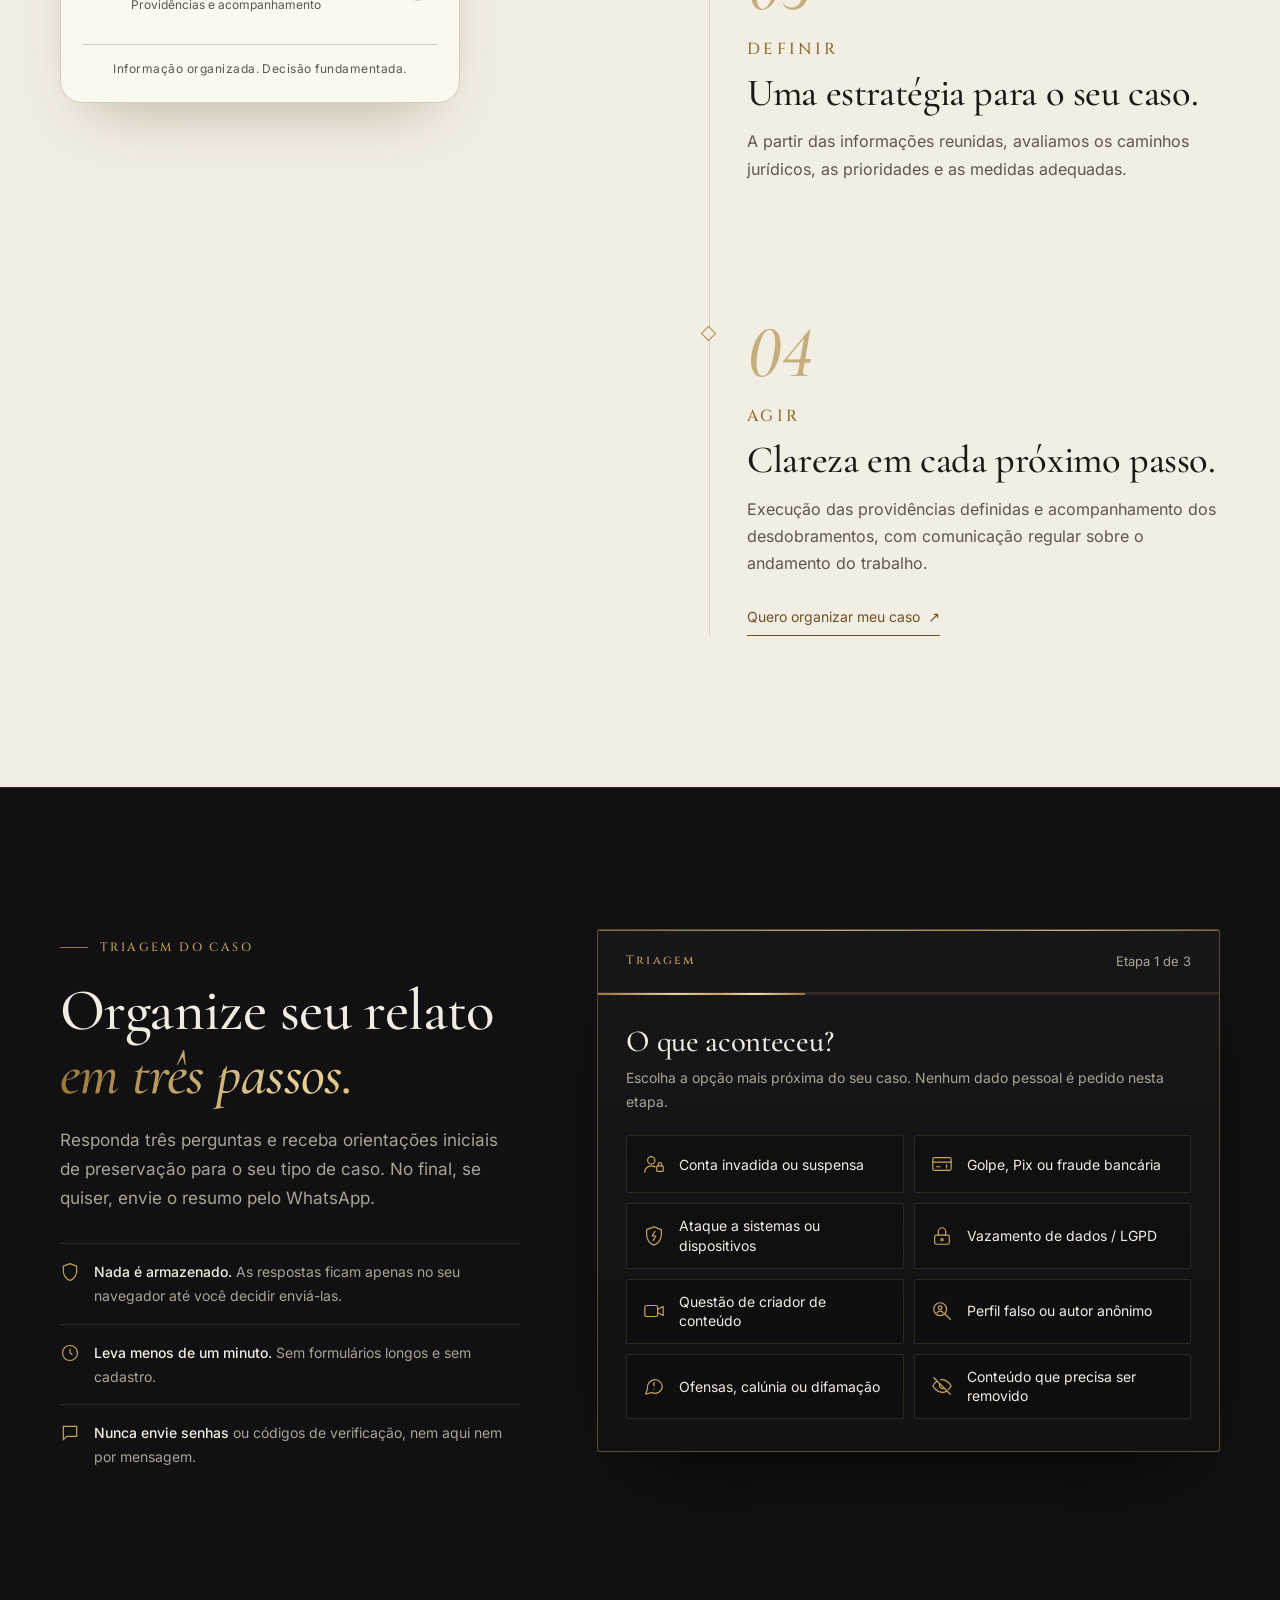
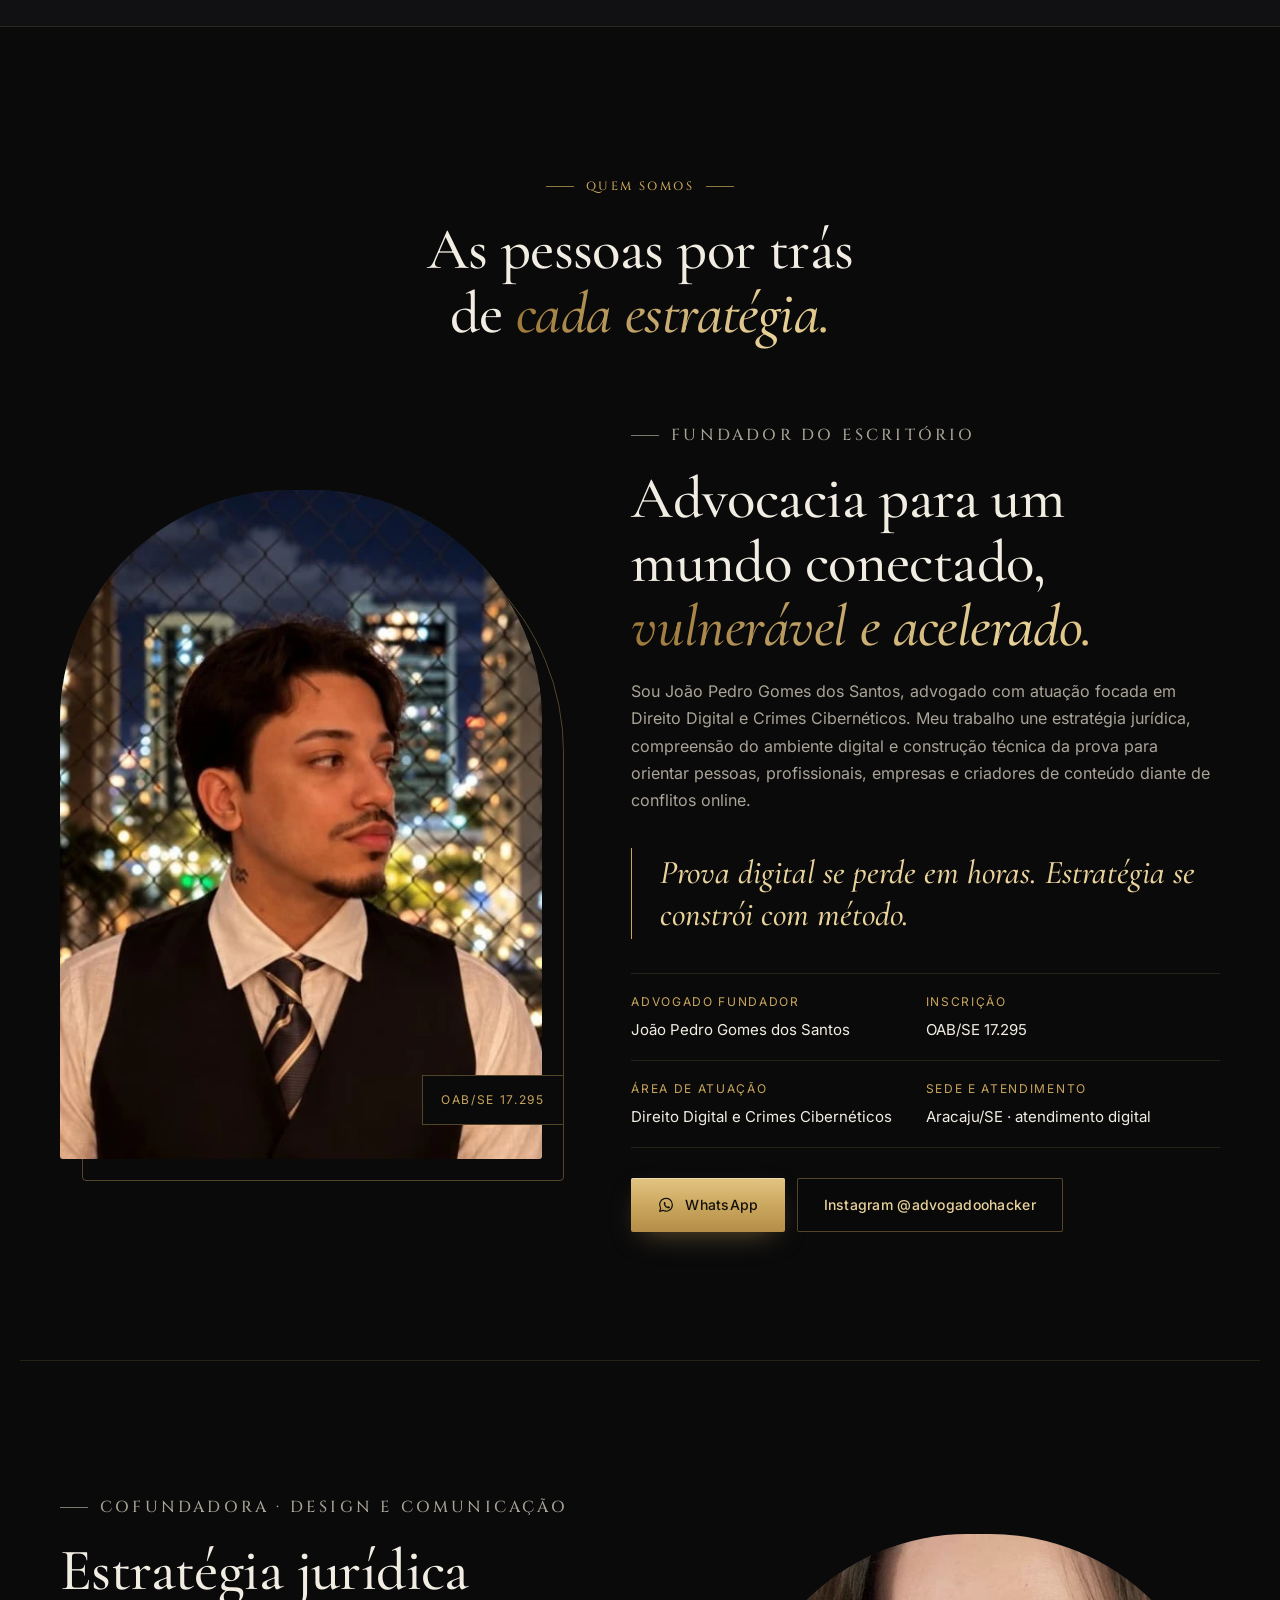
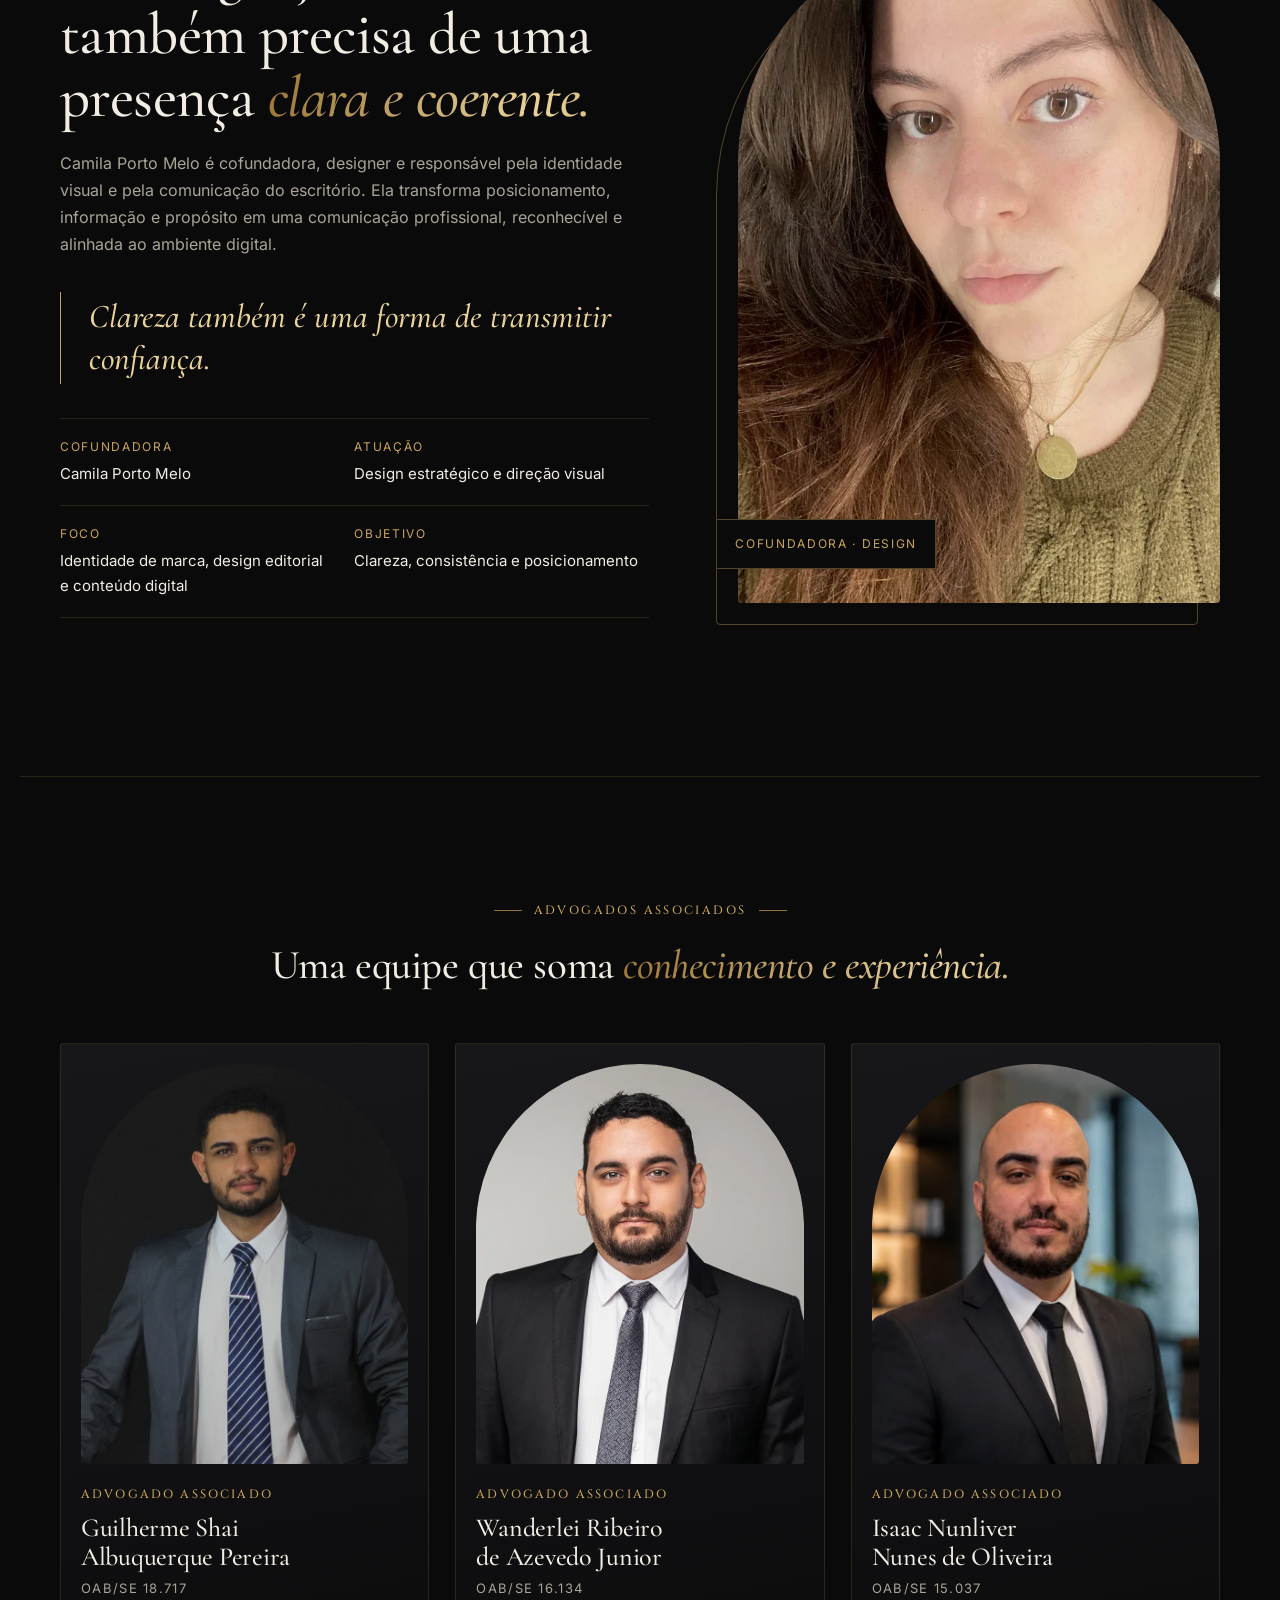
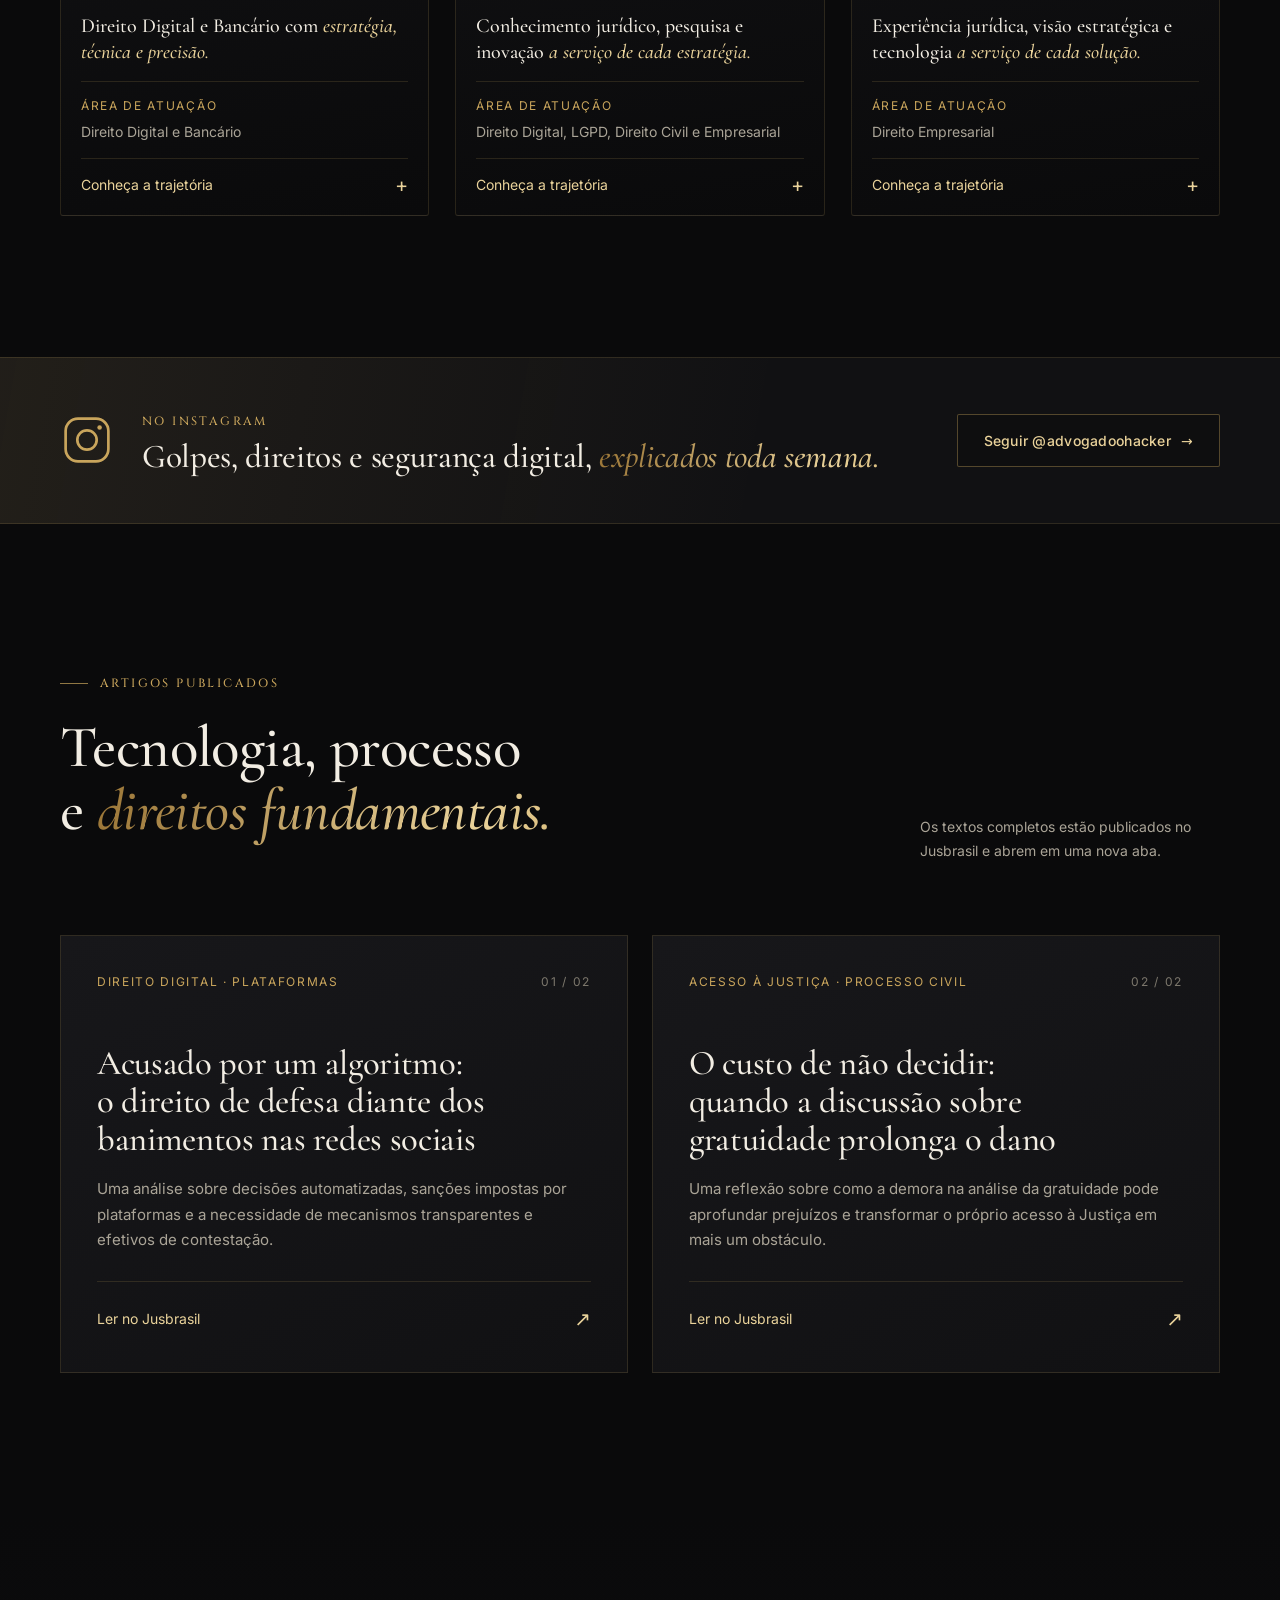
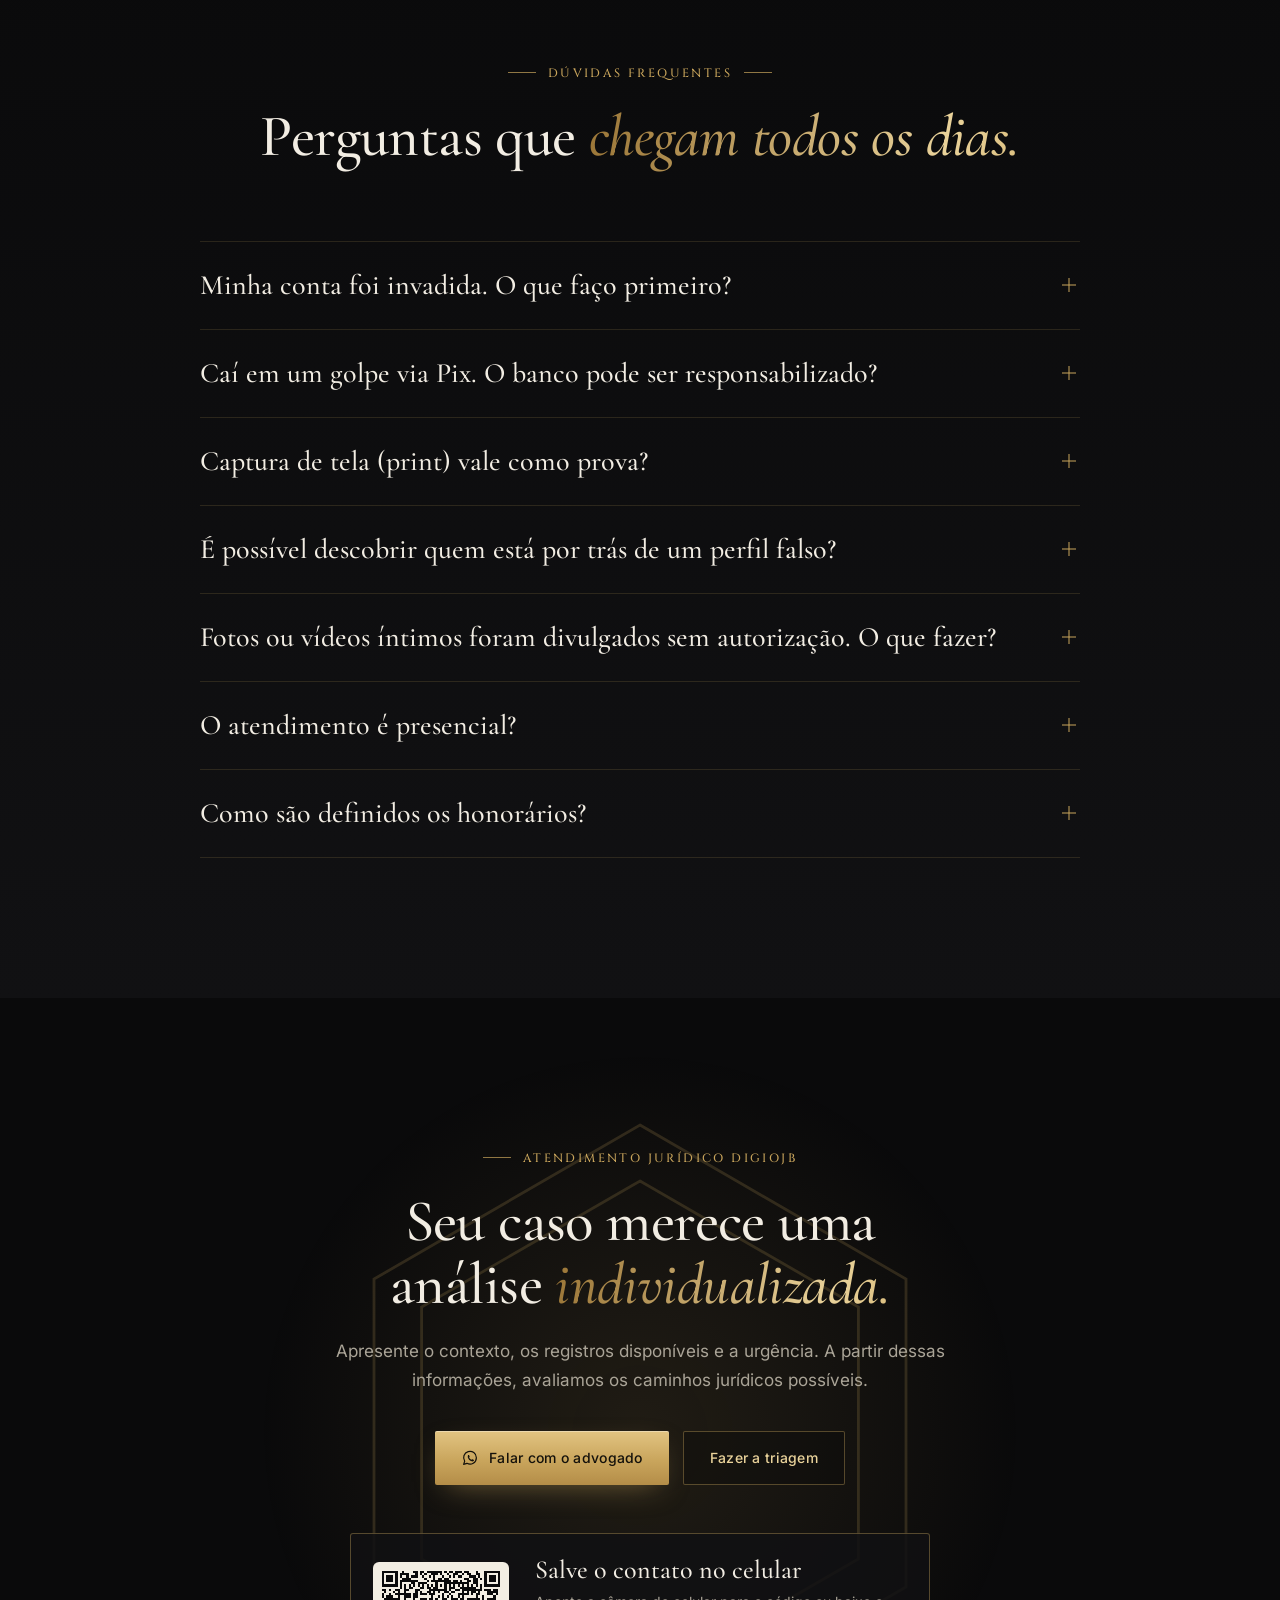
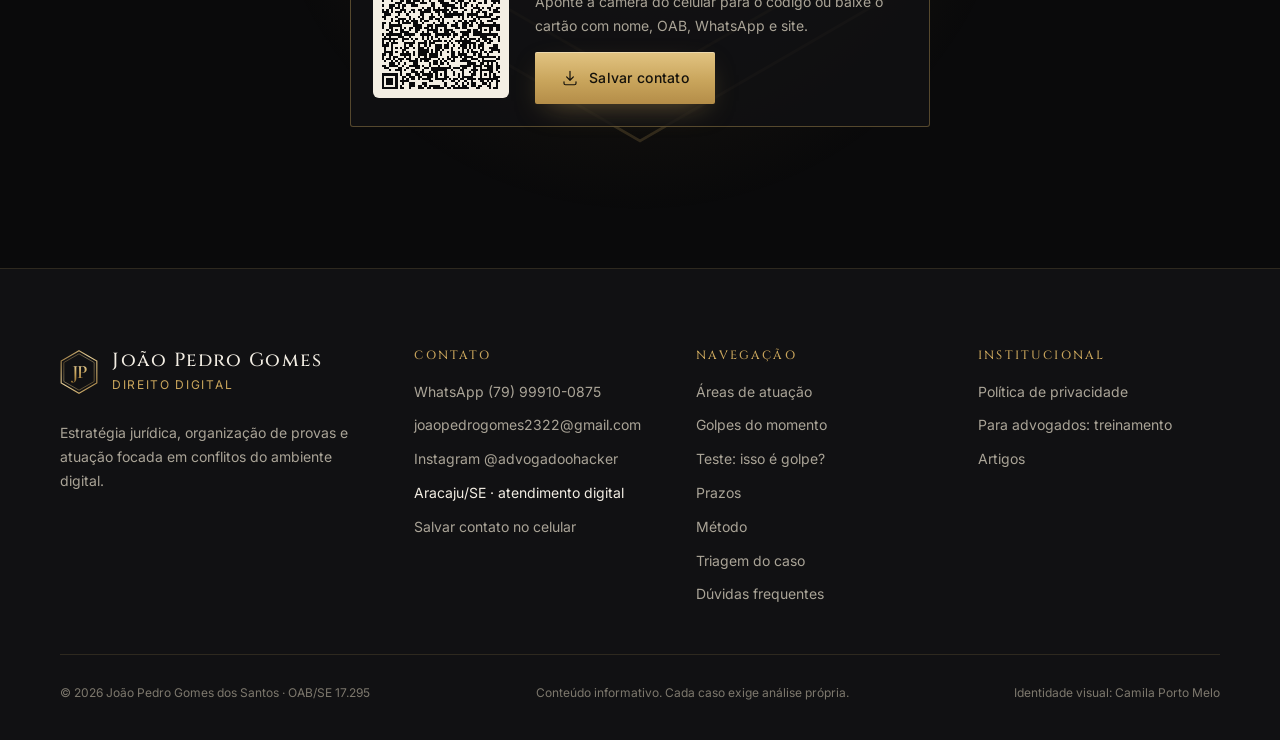
==== commit 1d5e17a3: "Adequação do site à LGPD: nova política de privacidade e cabeçalhos de segurança - Política de Priva" ====
--- a/site/index.html
+++ b/site/index.html
@@ -566,7 +566,7 @@
 
             <div class="t-step" data-step="1" tabindex="-1">
               <h3>O que aconteceu?</h3>
-              <p>Escolha a opção mais próxima do seu caso.</p>
+              <p>Escolha a opção mais próxima do seu caso. Nenhum dado pessoal é pedido nesta etapa.</p>
               <div class="options" role="group" aria-label="Tipo de caso">
                 <button class="opt" type="button" data-q="incident" data-v="conta"><svg aria-hidden="true"><use href="#i-conta"/></svg>Conta invadida ou suspensa</button>
                 <button class="opt" type="button" data-q="incident" data-v="golpe"><svg aria-hidden="true"><use href="#i-golpe"/></svg>Golpe, Pix ou fraude bancária</button>
@@ -618,7 +618,7 @@
                 <button class="btn btn-line" type="button" data-copy>Copiar resumo</button>
               </div>
               <div class="t-nav"><button class="back-btn" type="button" data-restart>↺ Recomeçar</button></div>
-              <p class="r-legal">Orientações gerais e informativas, que não substituem a análise individual do caso.</p>
+              <p class="r-legal">Orientações gerais e informativas, que não substituem a análise individual do caso. Nada é armazenado por este site: o resumo só é enviado se você tocar em “Enviar resumo pelo WhatsApp”. Saiba mais na <a href="privacidade.html">Política de privacidade</a>.</p>
             </div>
 
             <noscript><p class="lead">A triagem precisa de JavaScript. Você pode falar diretamente pelo <a class="text-link" href="https://wa.me/5579999100875">WhatsApp</a>.</p></noscript>
--- a/site/assets/css/style.css
+++ b/site/assets/css/style.css
@@ -989,3 +989,19 @@
   .founders .about-grid, .founders .about-grid.reverse { grid-template-columns: 108px minmax(0, 1fr); }
   .assoc-card { grid-template-columns: 76px minmax(0, 1fr); }
 }
+
+/* ---------- Política de privacidade ---------- */
+.policy-version { margin-top: 18px; font-size: 13px; letter-spacing: .08em; color: var(--faint); }
+.policy-summary { margin-bottom: 20px; padding: 24px 26px; border: 1px solid var(--line-strong); border-left: 2px solid var(--gold); background: rgba(201, 165, 92, .05); border-radius: 3px; }
+.policy-summary-title { font-family: var(--f-caps); font-size: 13px; letter-spacing: .18em; text-transform: uppercase; color: var(--gold) !important; margin-bottom: 12px !important; }
+.policy-summary ul { margin: 0; }
+.policy-summary li { margin-bottom: 8px; }
+.prose strong { color: var(--text); font-weight: 500; }
+.prose code { font-size: 13px; color: var(--gold-hi); background: var(--ink-3); padding: 2px 6px; border-radius: 3px; }
+.table-wrap { margin: 8px 0 22px; overflow-x: auto; border: 1px solid var(--line); border-radius: 3px; }
+.policy-table { width: 100%; min-width: 620px; border-collapse: collapse; font-size: 14px; }
+.policy-table th { text-align: left; padding: 12px 14px; font-size: 12px; font-weight: 500; letter-spacing: .1em; text-transform: uppercase; color: var(--gold); background: var(--ink-3); border-bottom: 1px solid var(--line-strong); }
+.policy-table td { padding: 12px 14px; vertical-align: top; color: var(--muted); border-bottom: 1px solid var(--line); line-height: 1.6; }
+.policy-table tr:last-child td { border-bottom: 0; }
+.policy-table td:first-child { color: var(--text); }
+.r-legal a { color: var(--gold-hi); border-bottom: 1px solid var(--line-strong); }
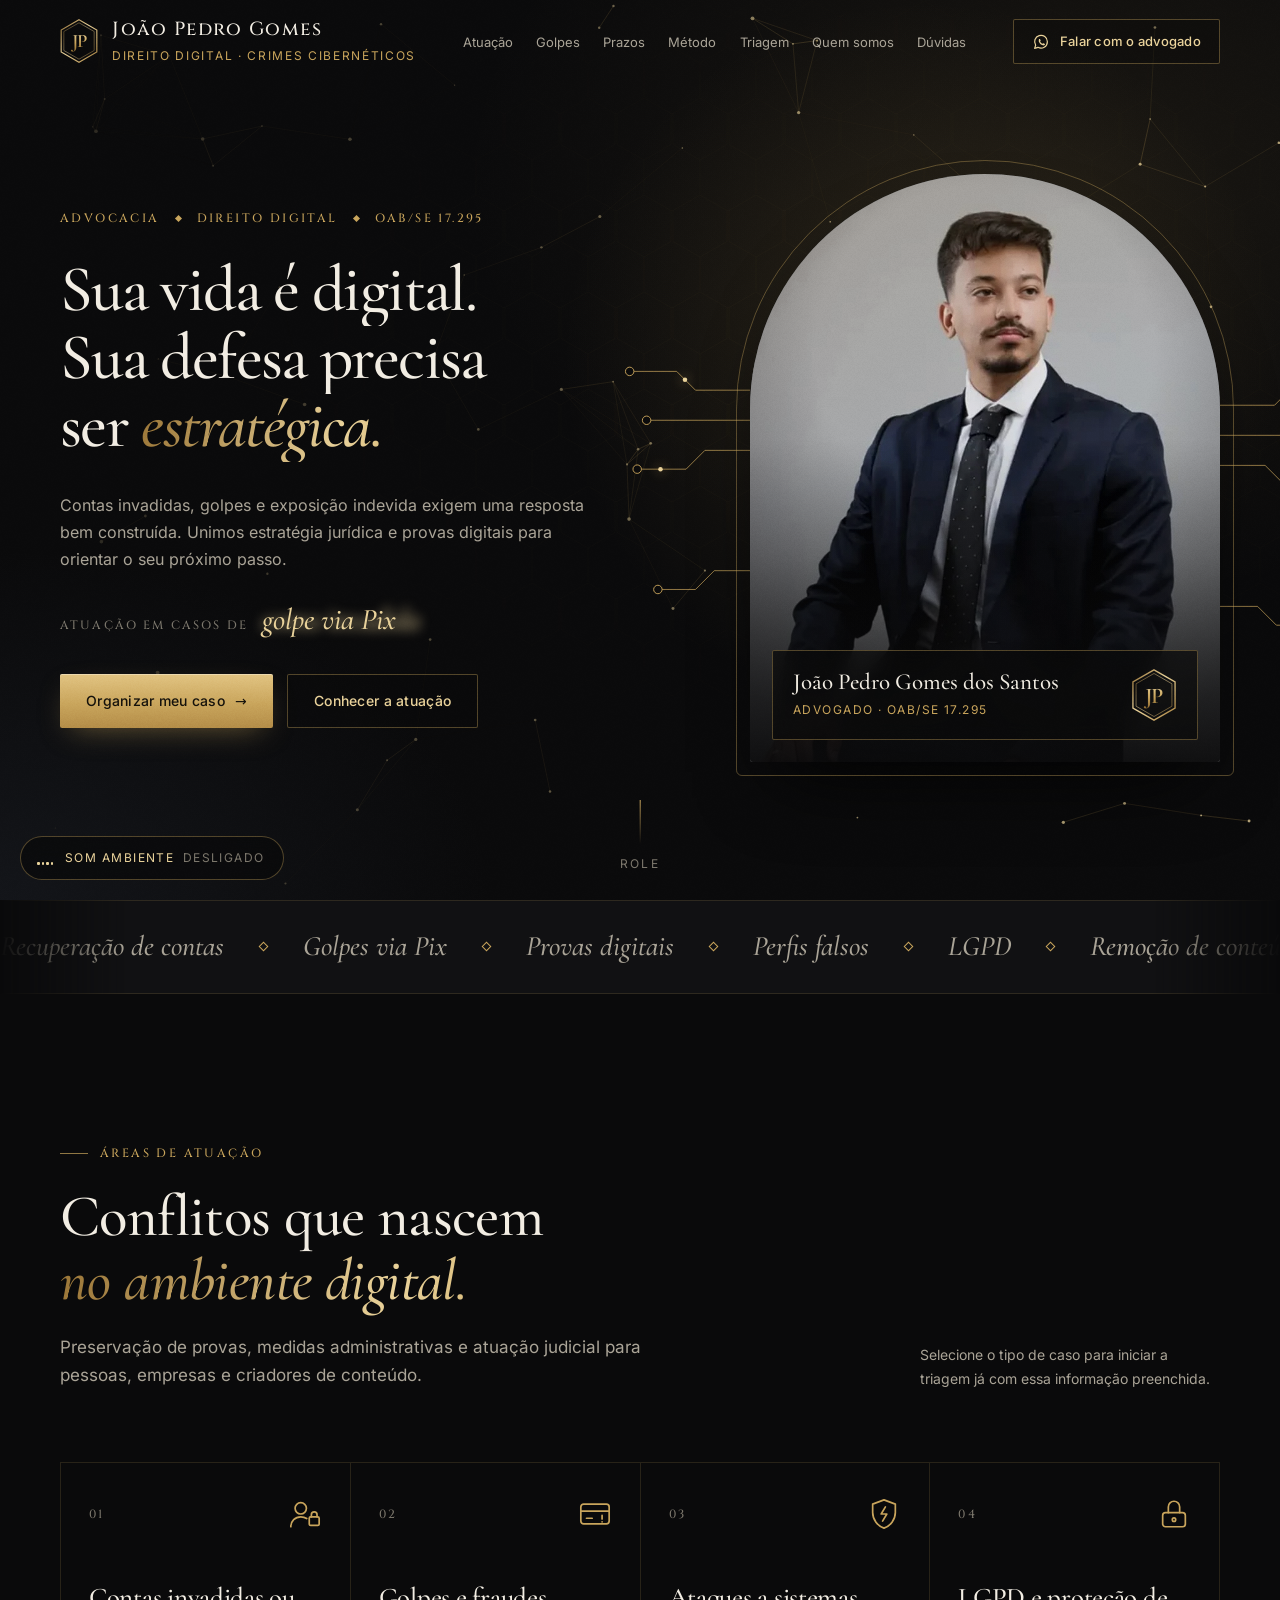
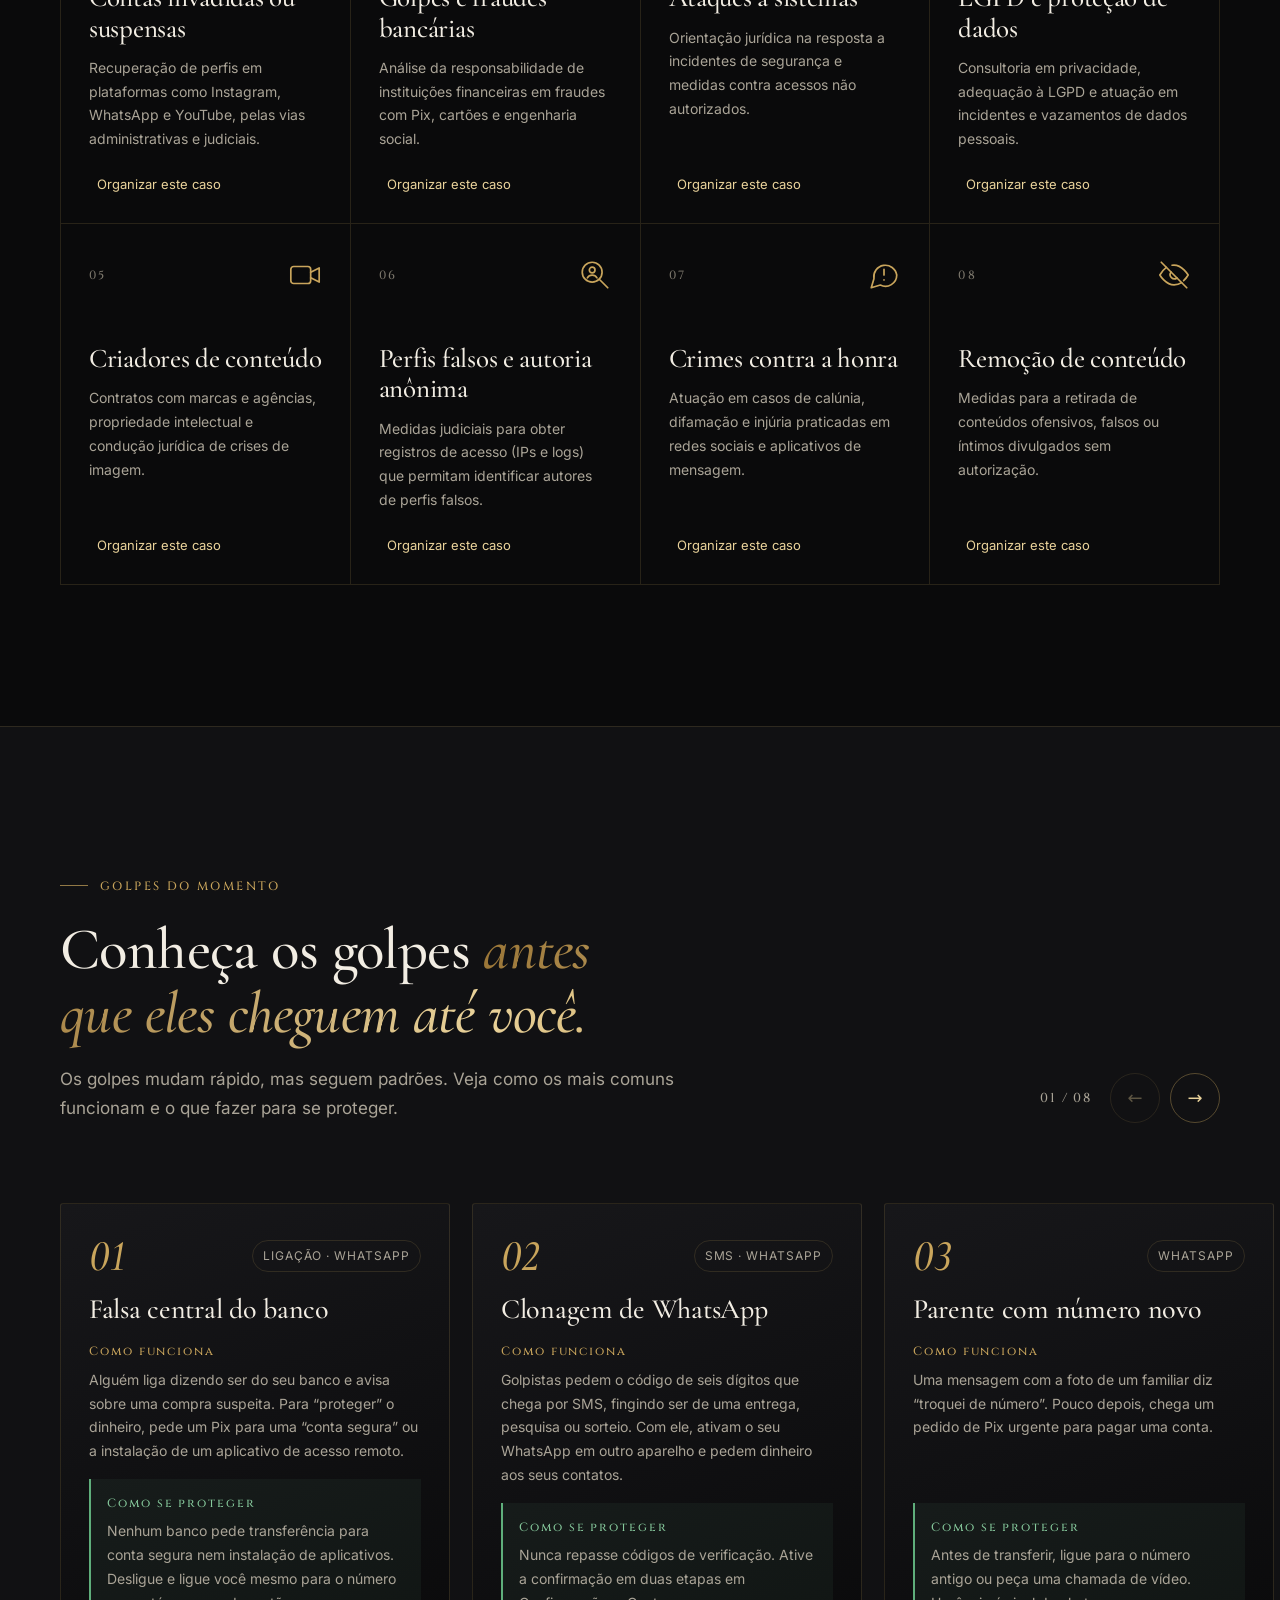
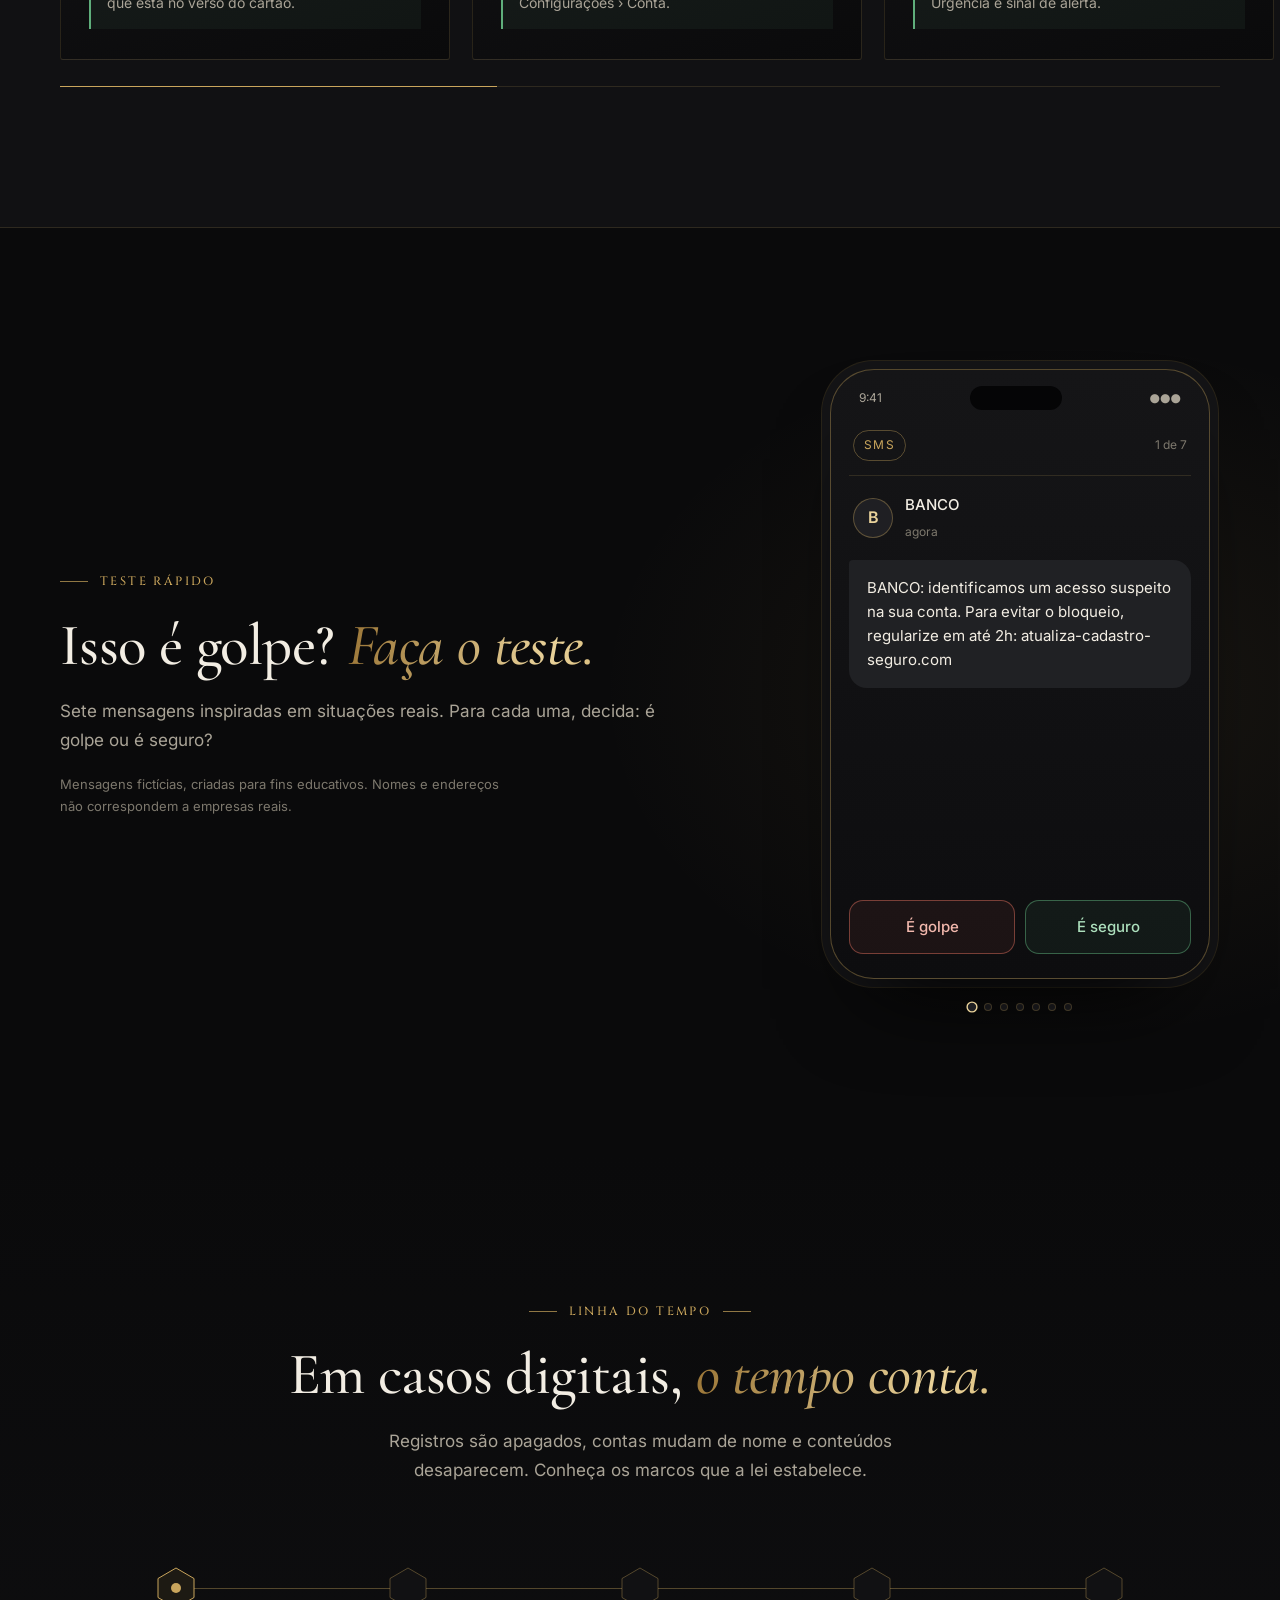
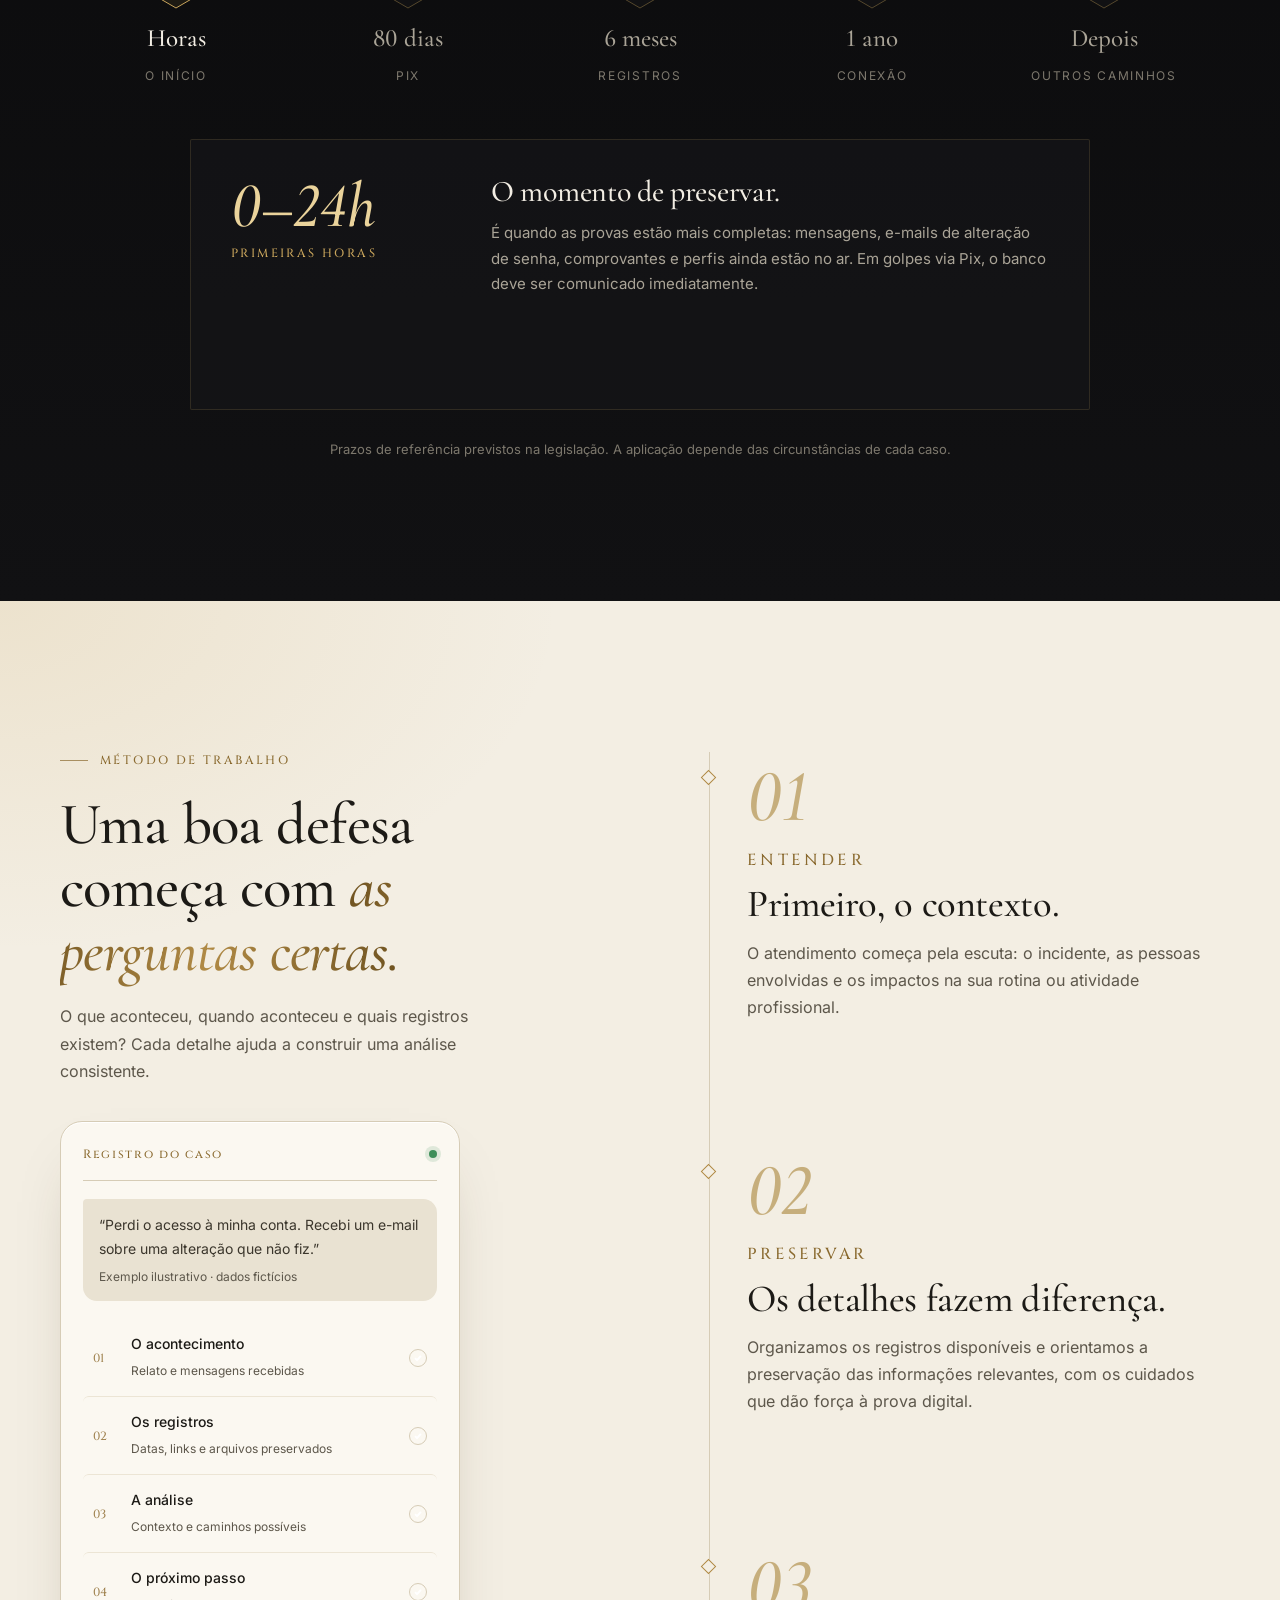
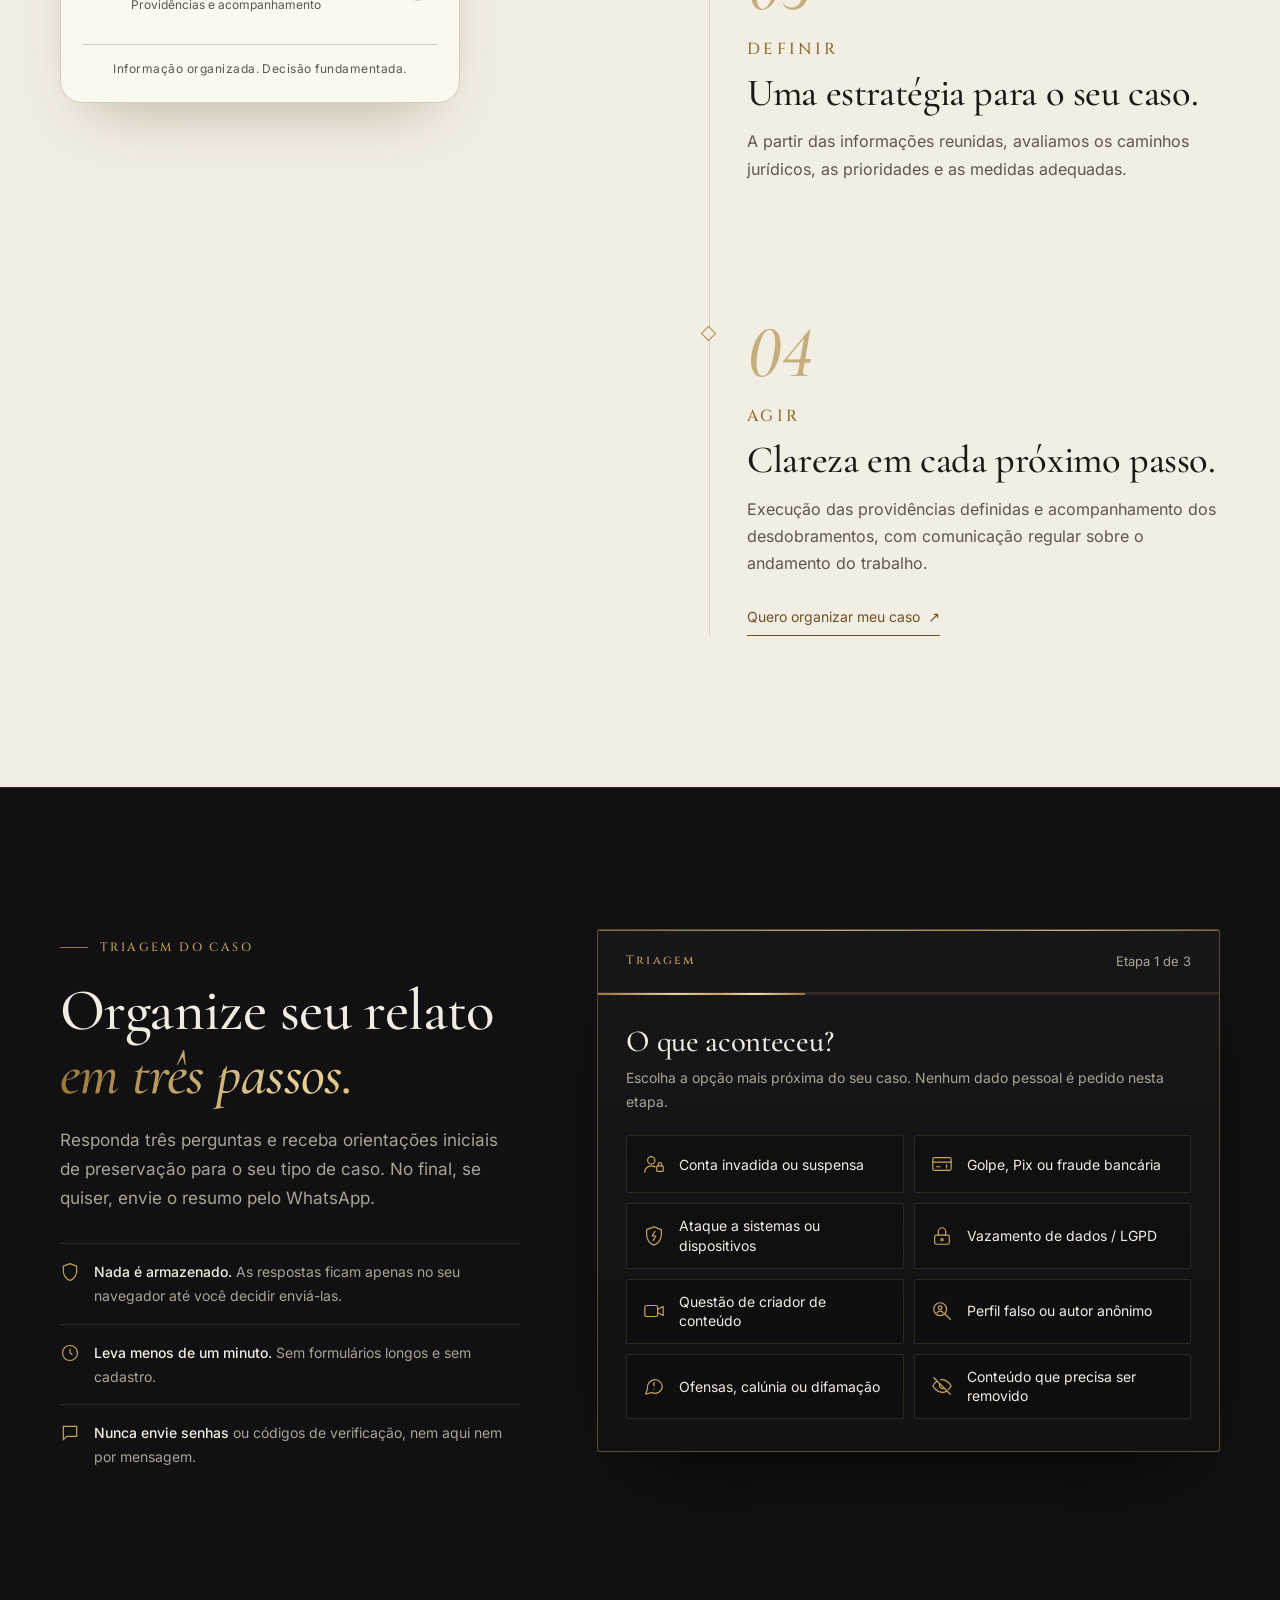
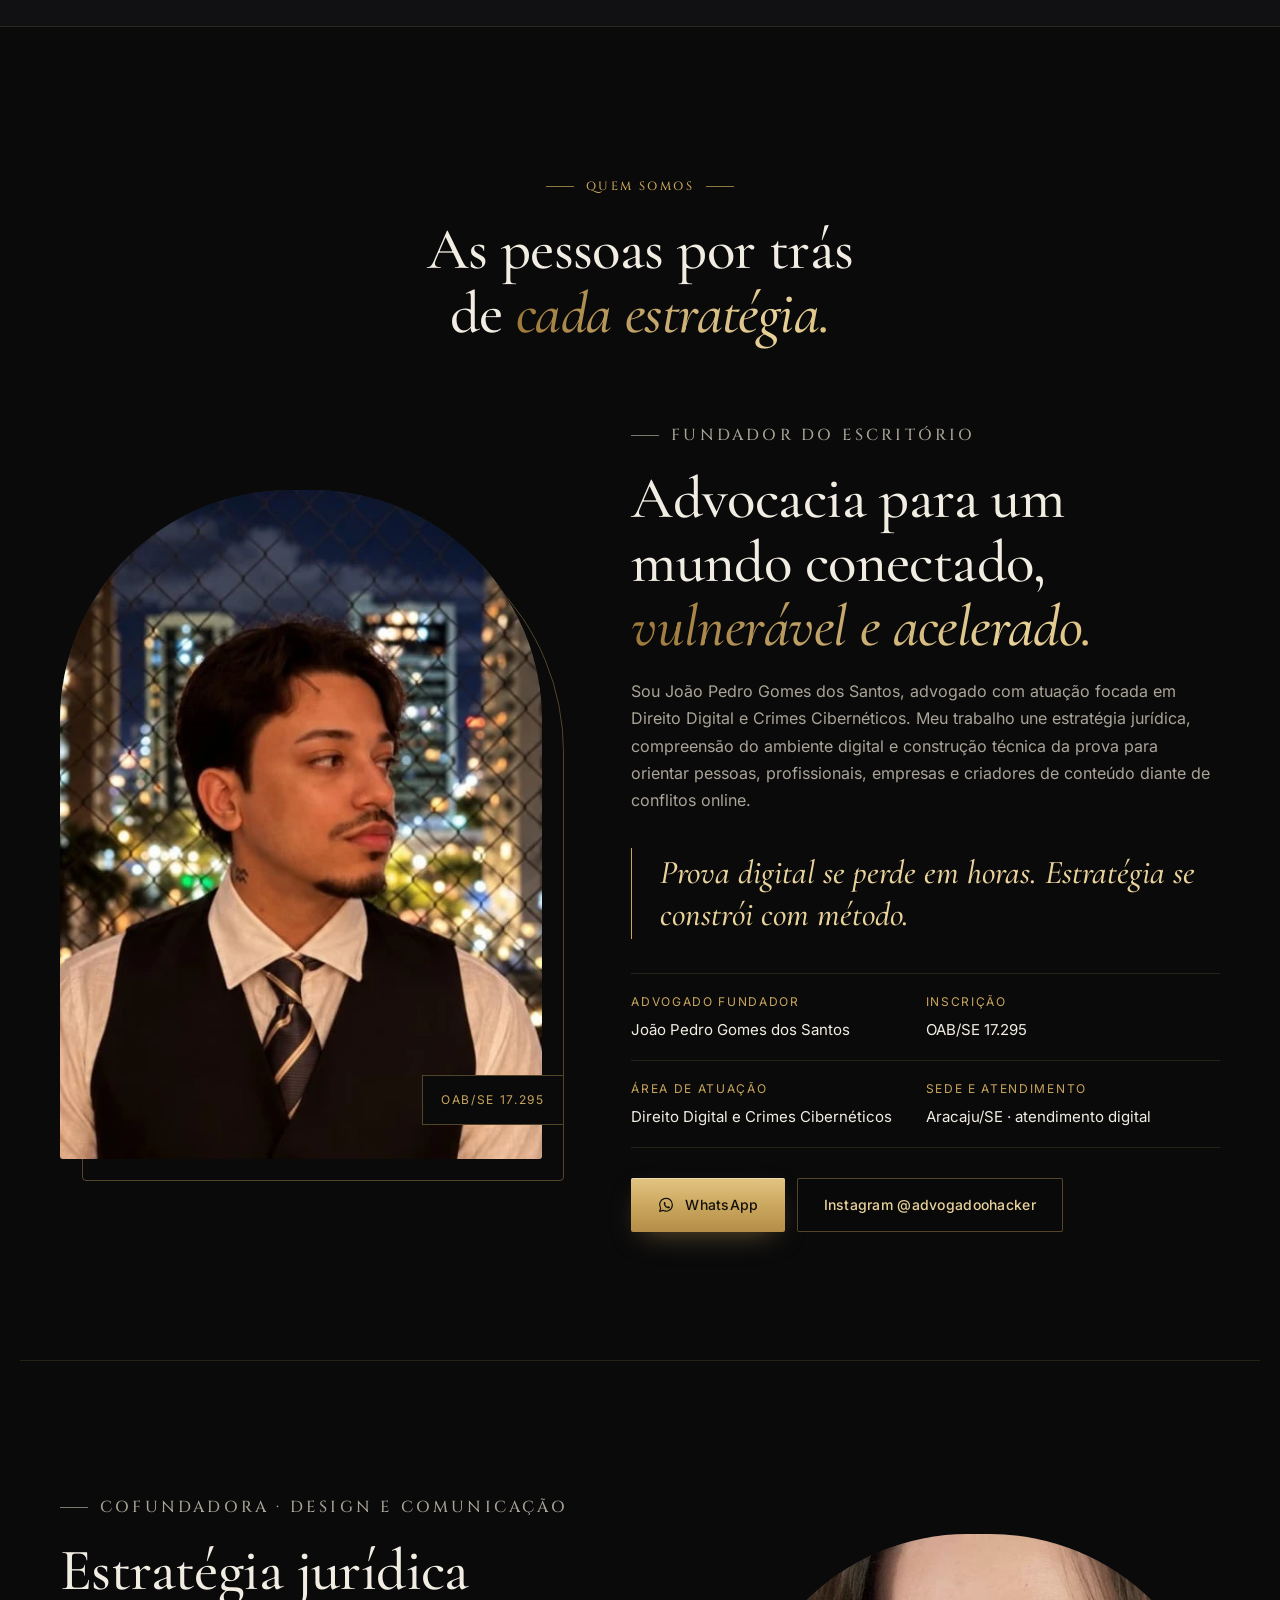
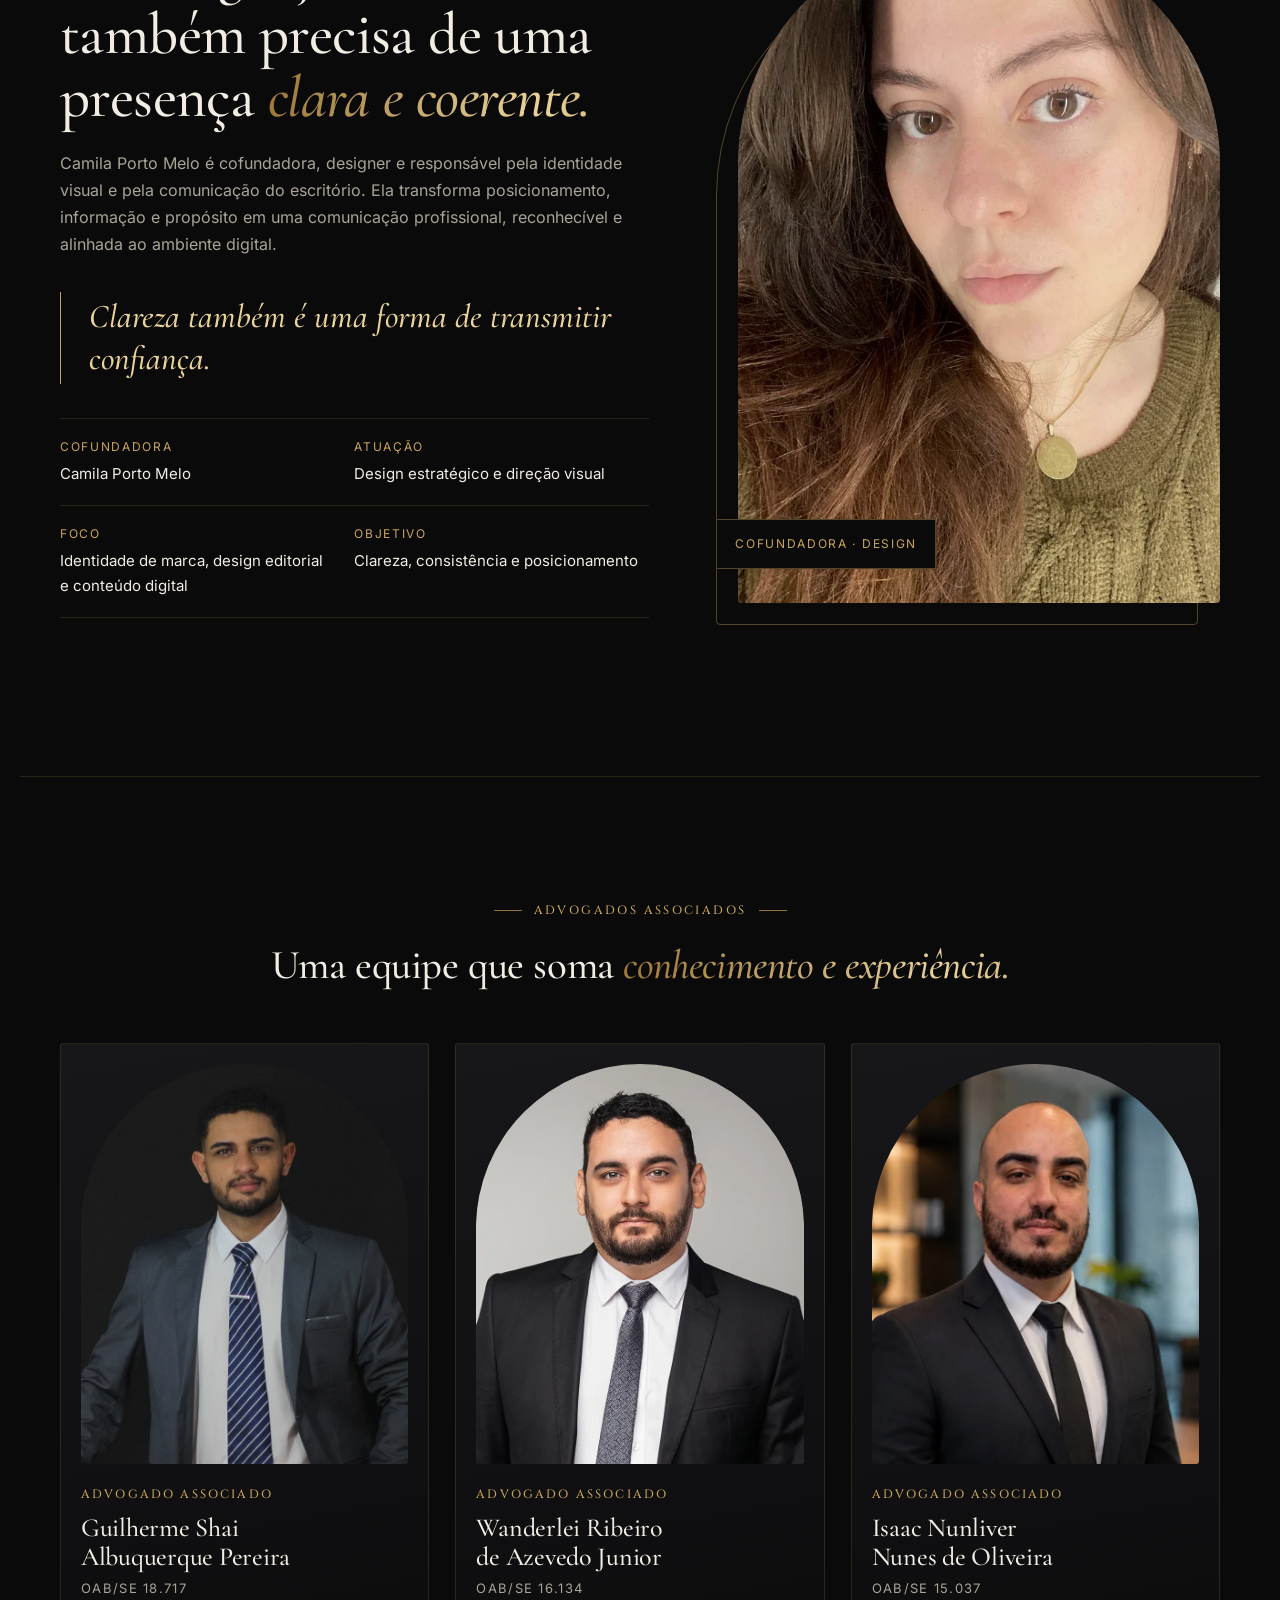
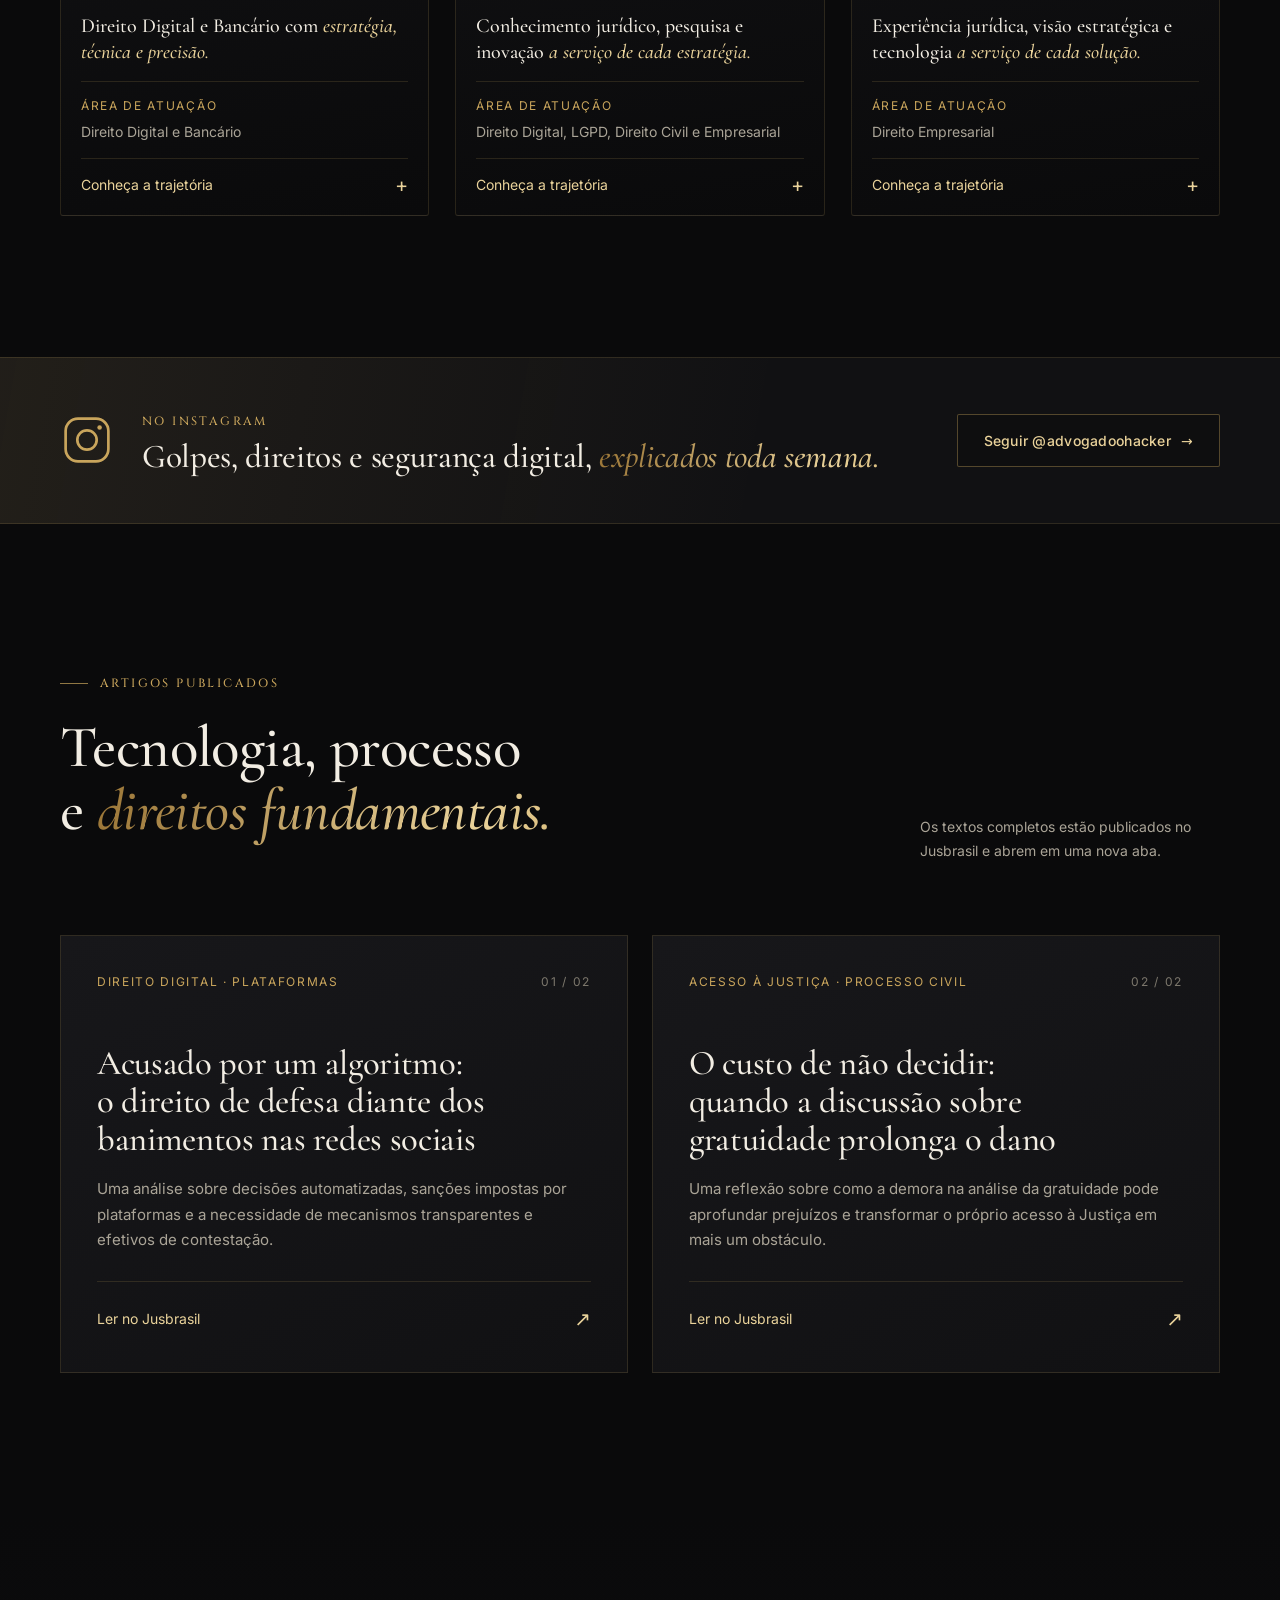
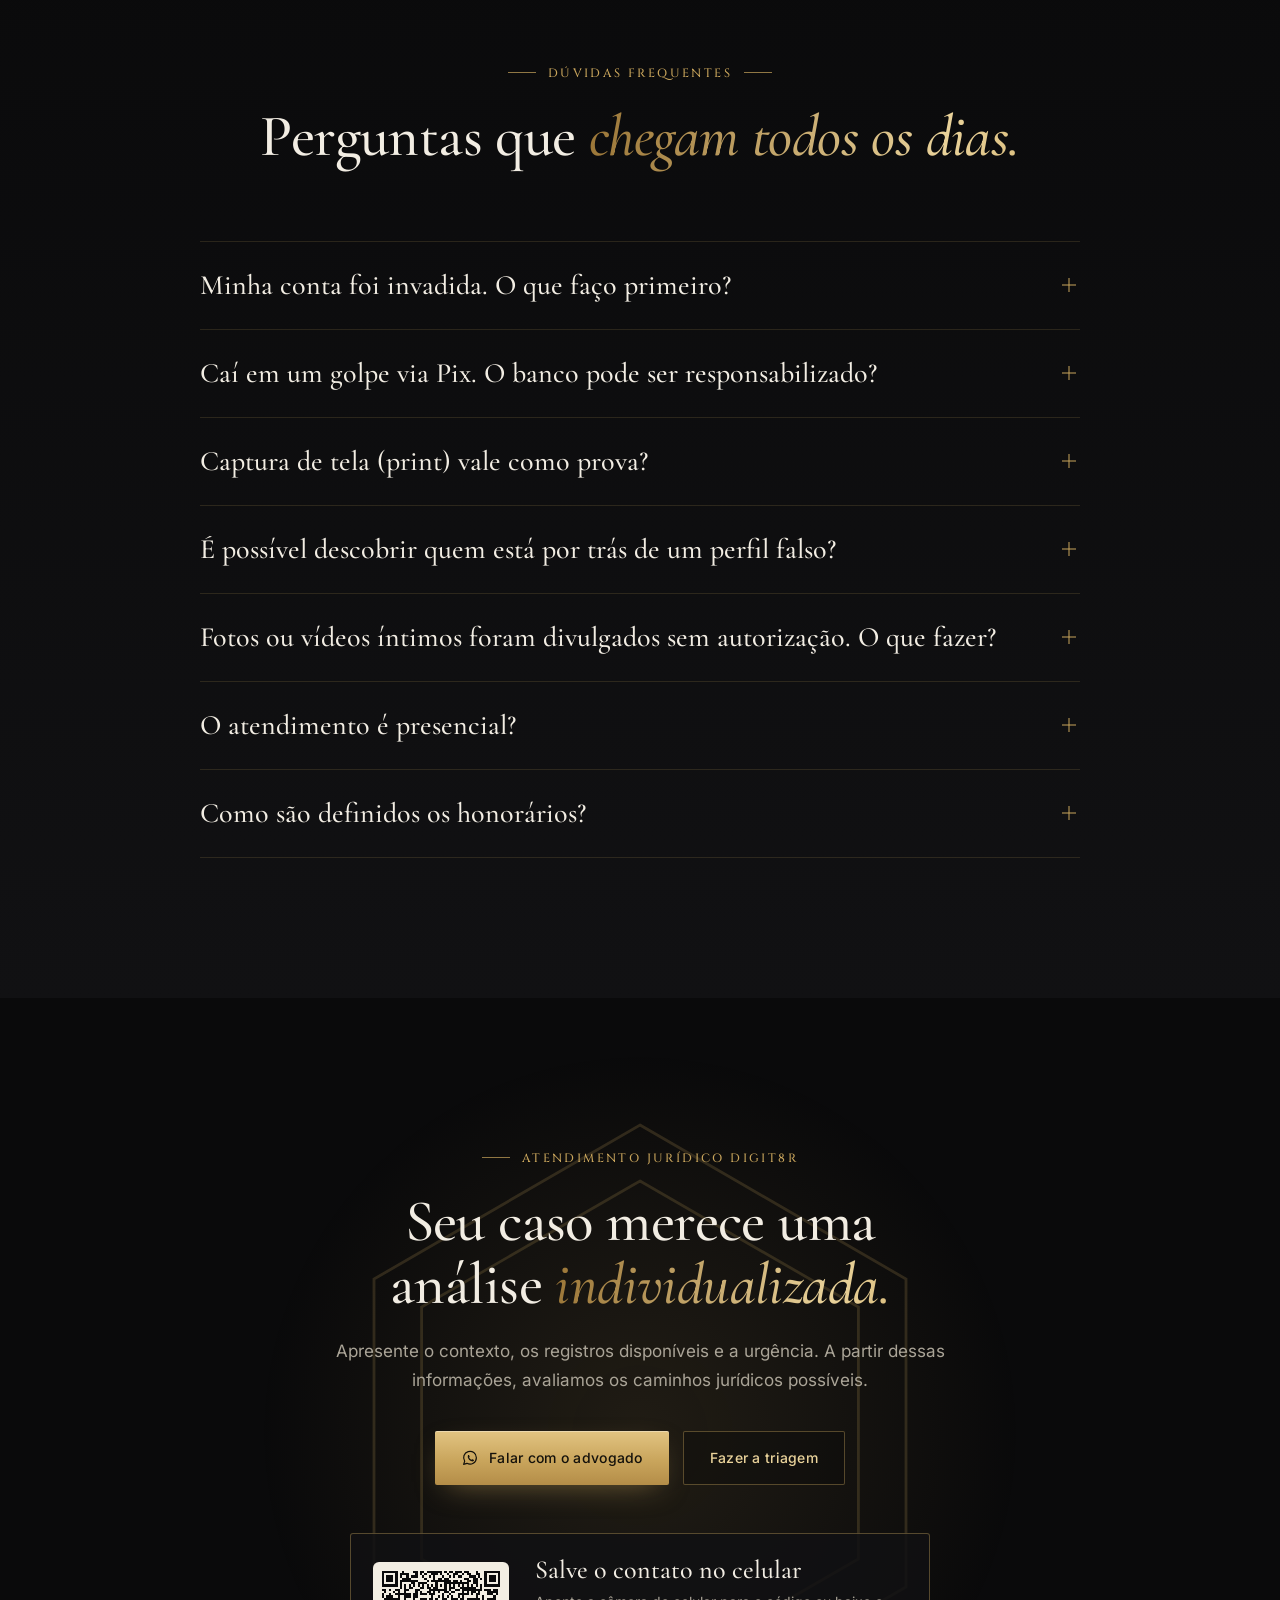
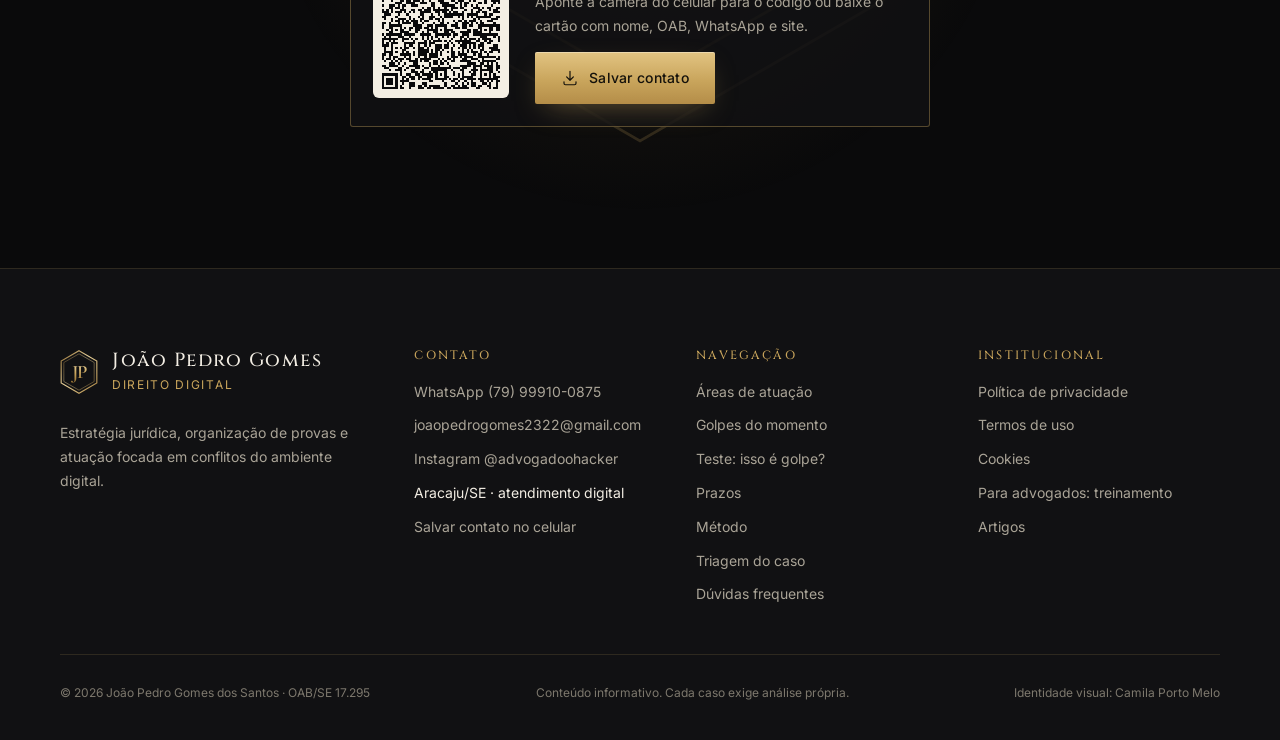
==== commit 7afdf2a3: "Página de Termos de Uso e links de Termos e Cookies no rodapé Co-Authored-By: Claude Opus 5.5 <norep" ====
--- a/site/index.html
+++ b/site/index.html
@@ -914,6 +914,8 @@
           <h2>Institucional</h2>
           <ul>
             <li><a href="privacidade.html">Política de privacidade</a></li>
+            <li><a href="termos.html">Termos de uso</a></li>
+            <li><a href="privacidade.html#cookies">Cookies</a></li>
             <li><a href="treinamento.html">Para advogados: treinamento</a></li>
             <li><a href="#artigos">Artigos</a></li>
           </ul>
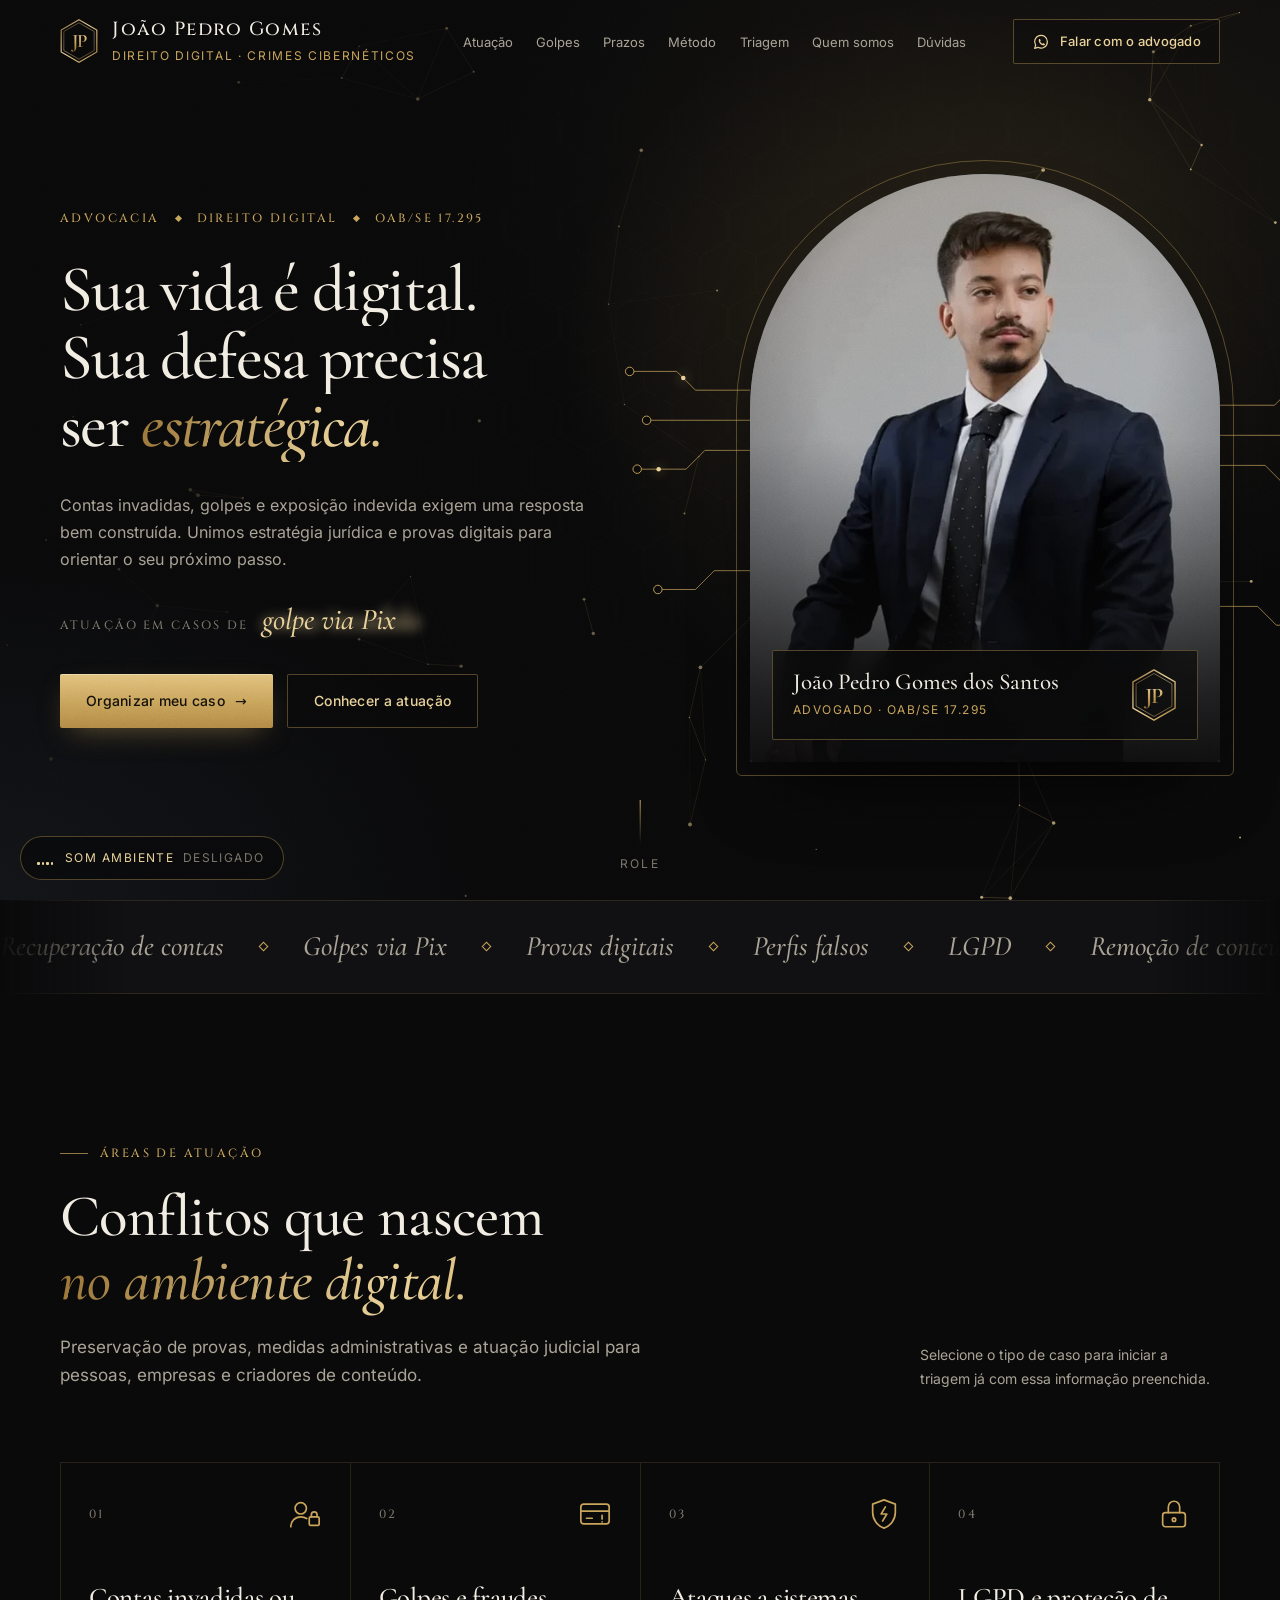
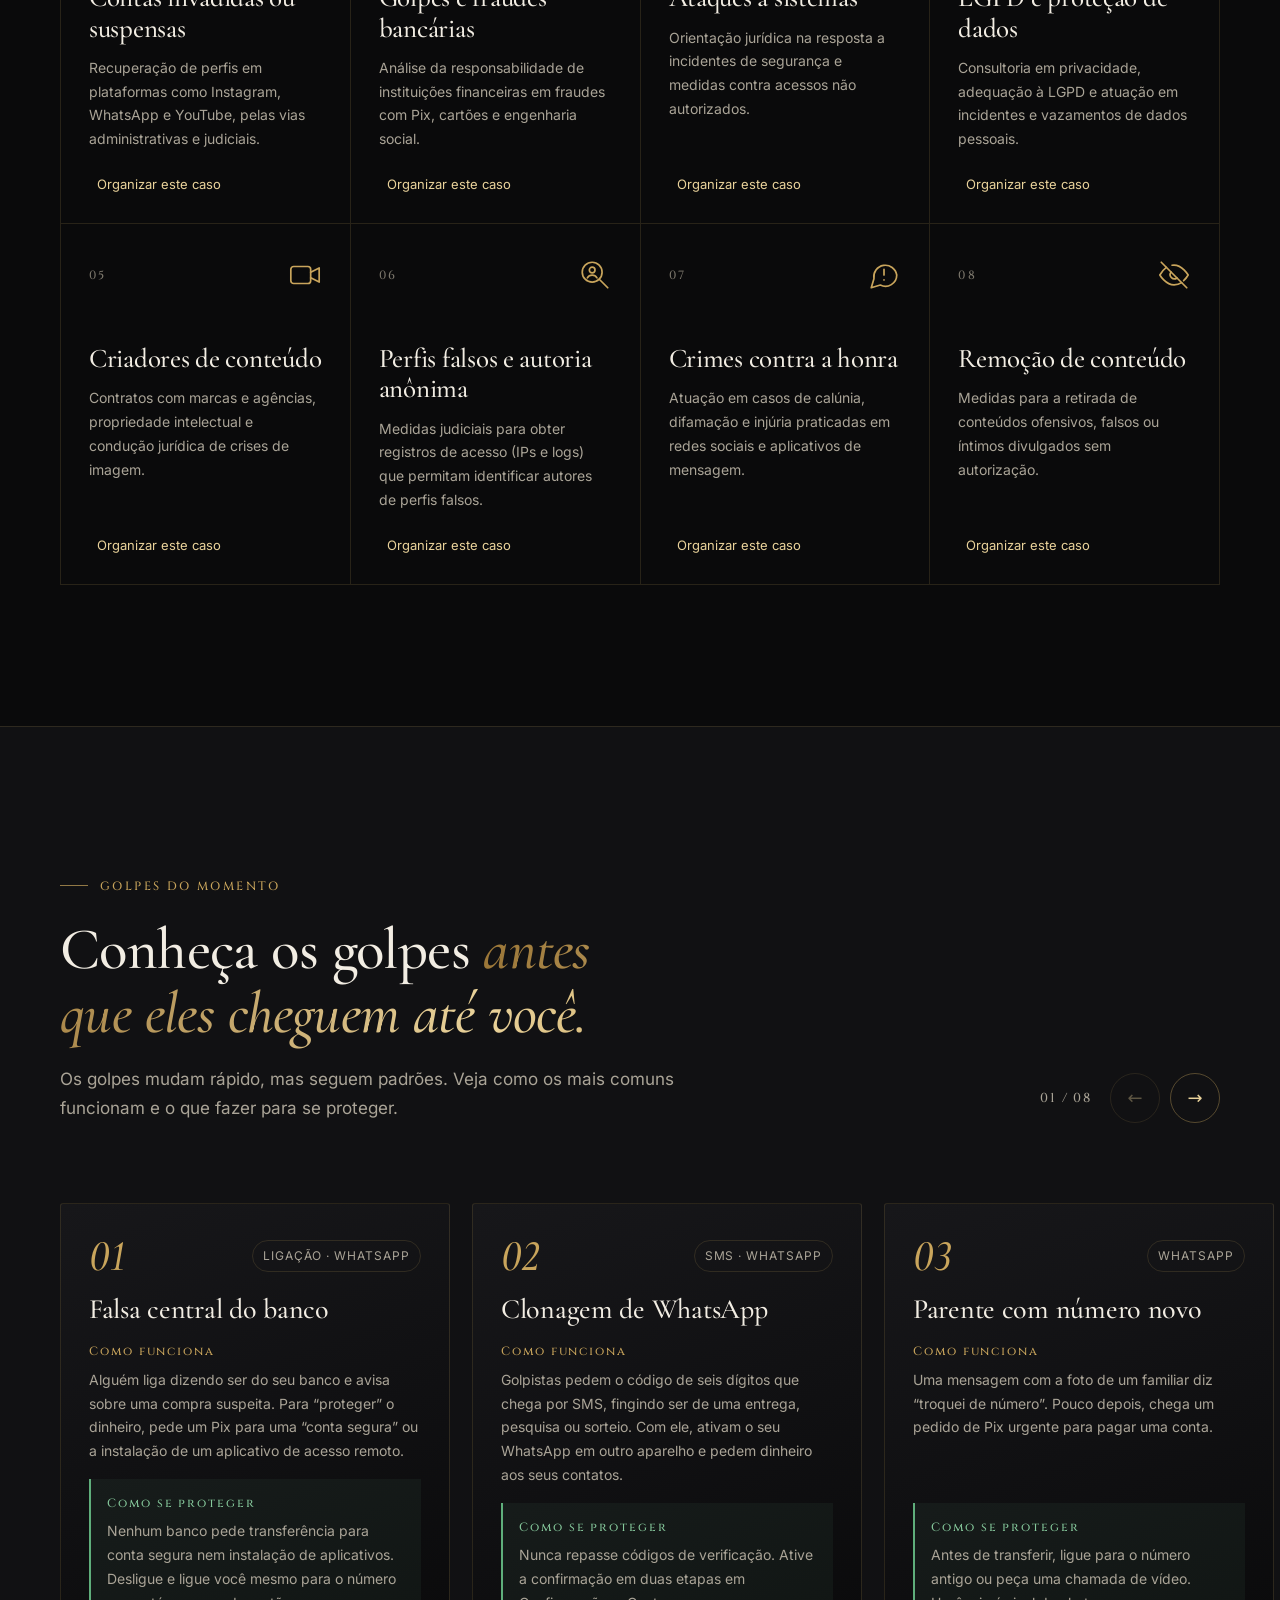
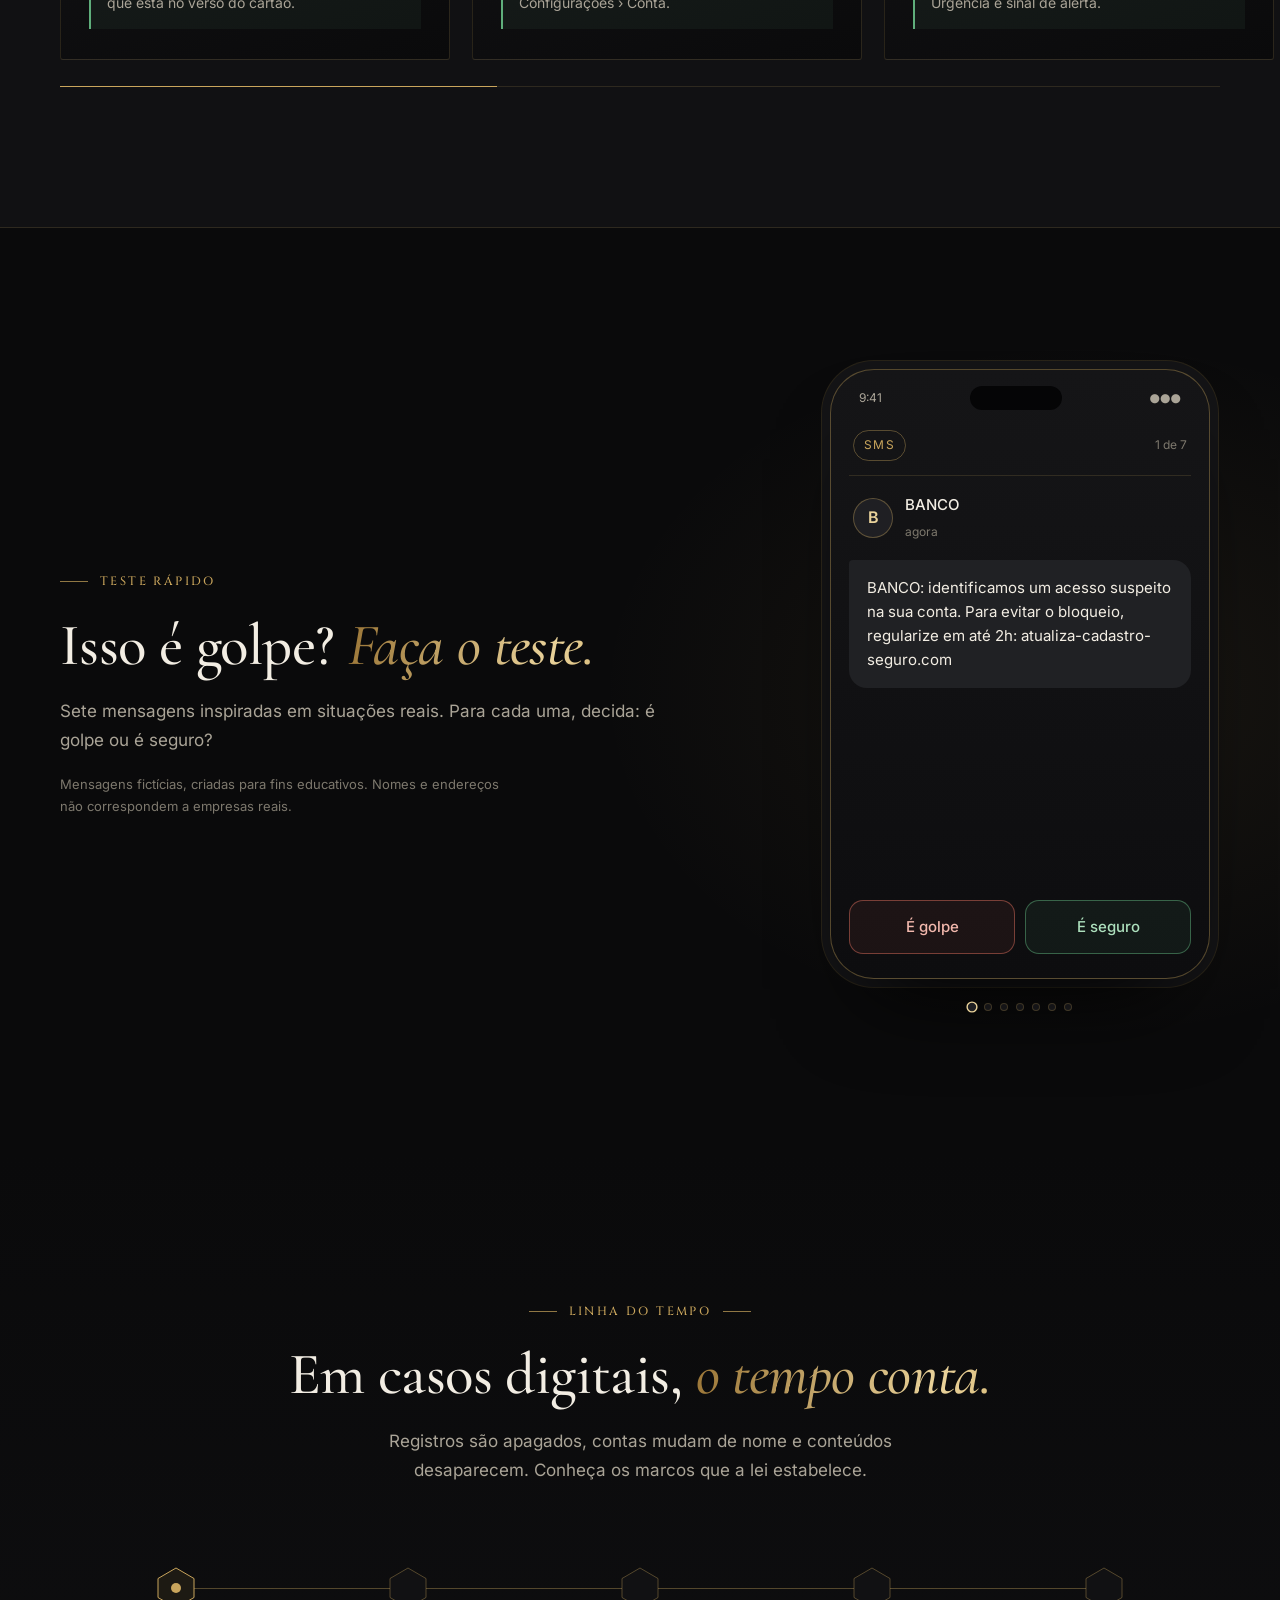
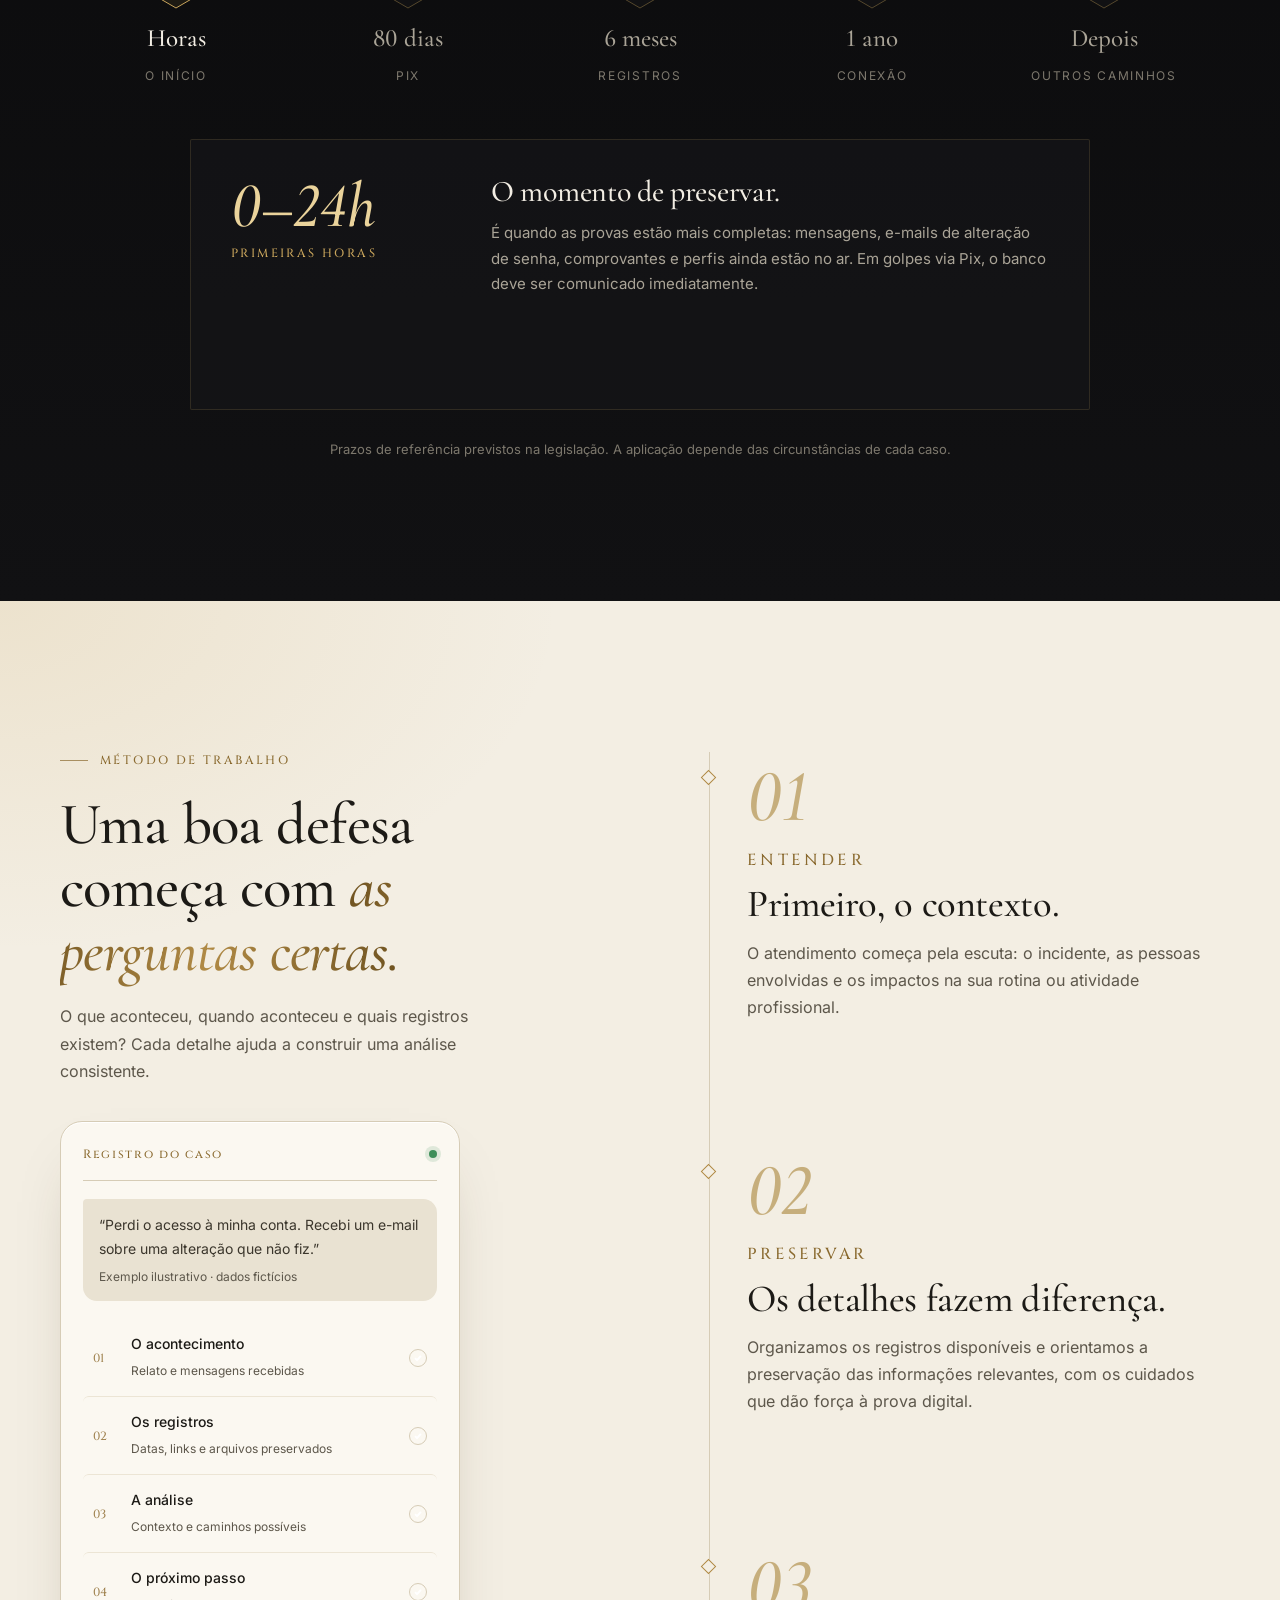
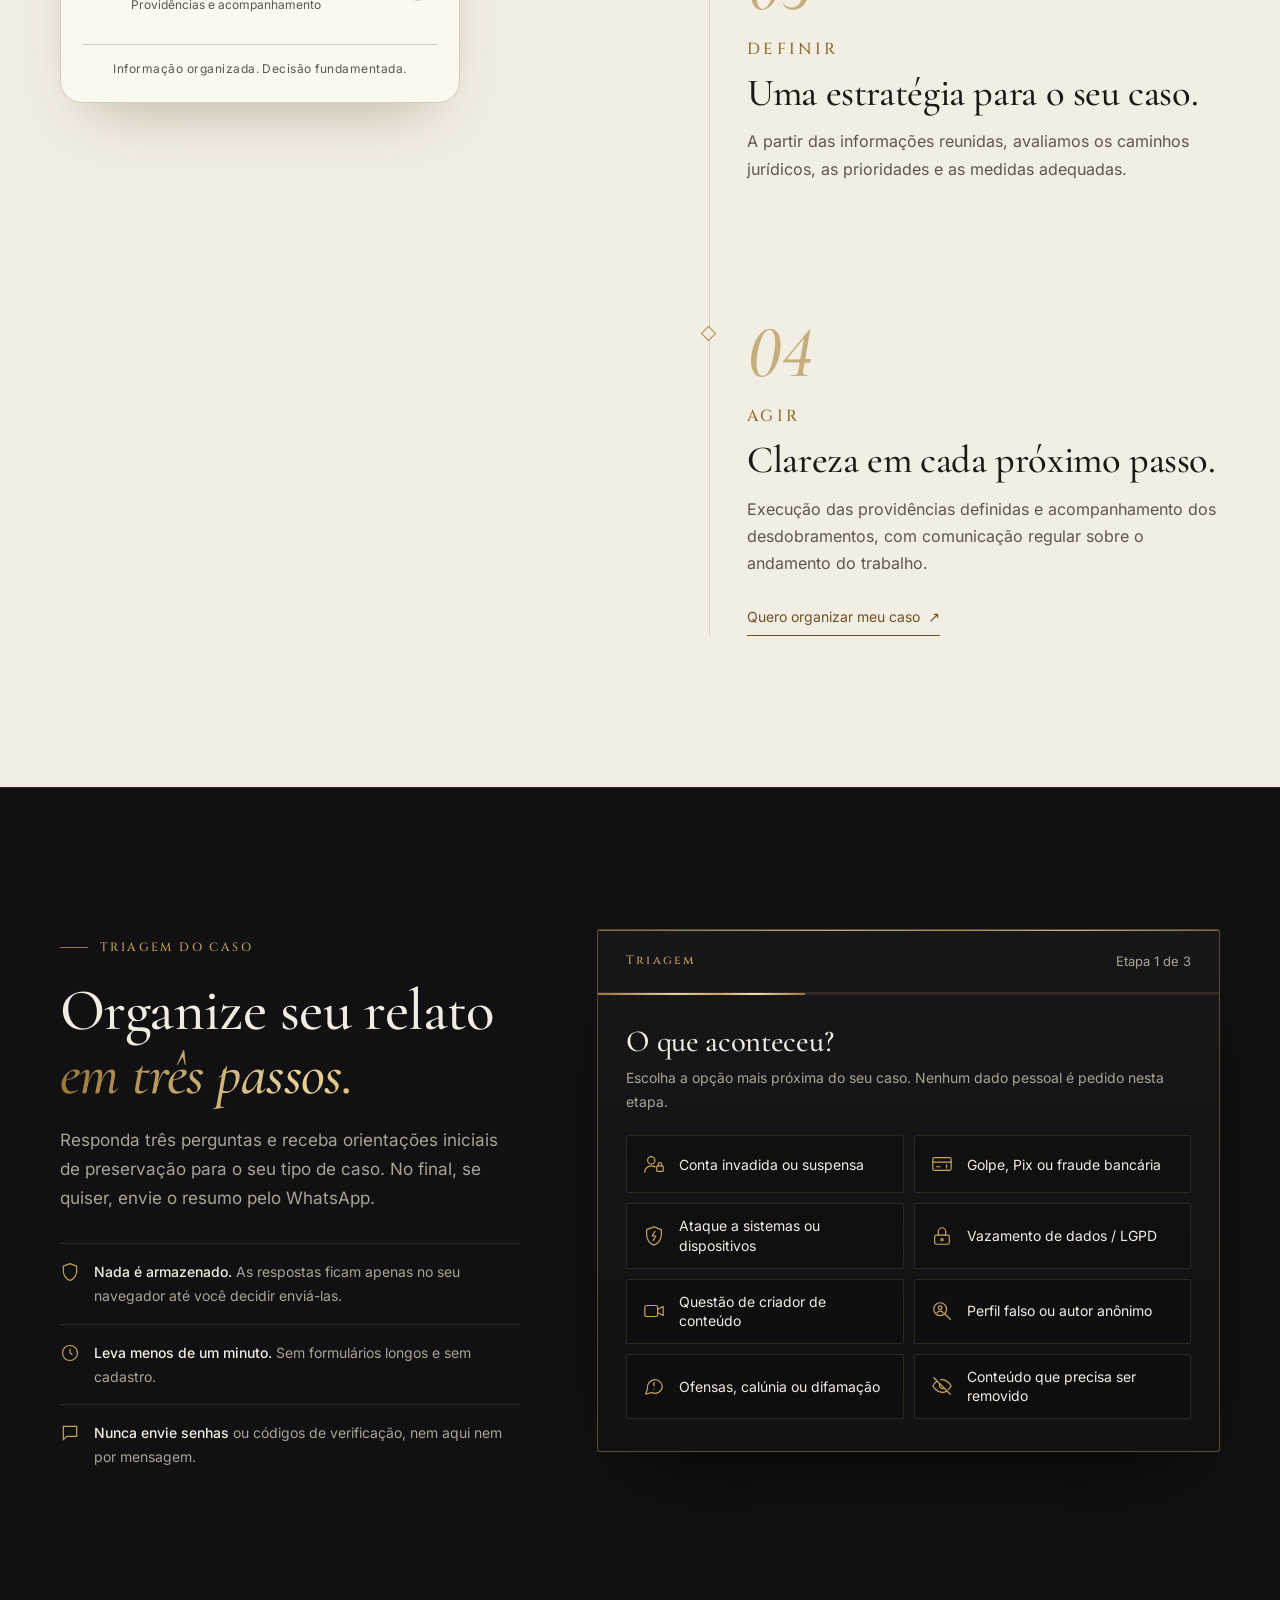
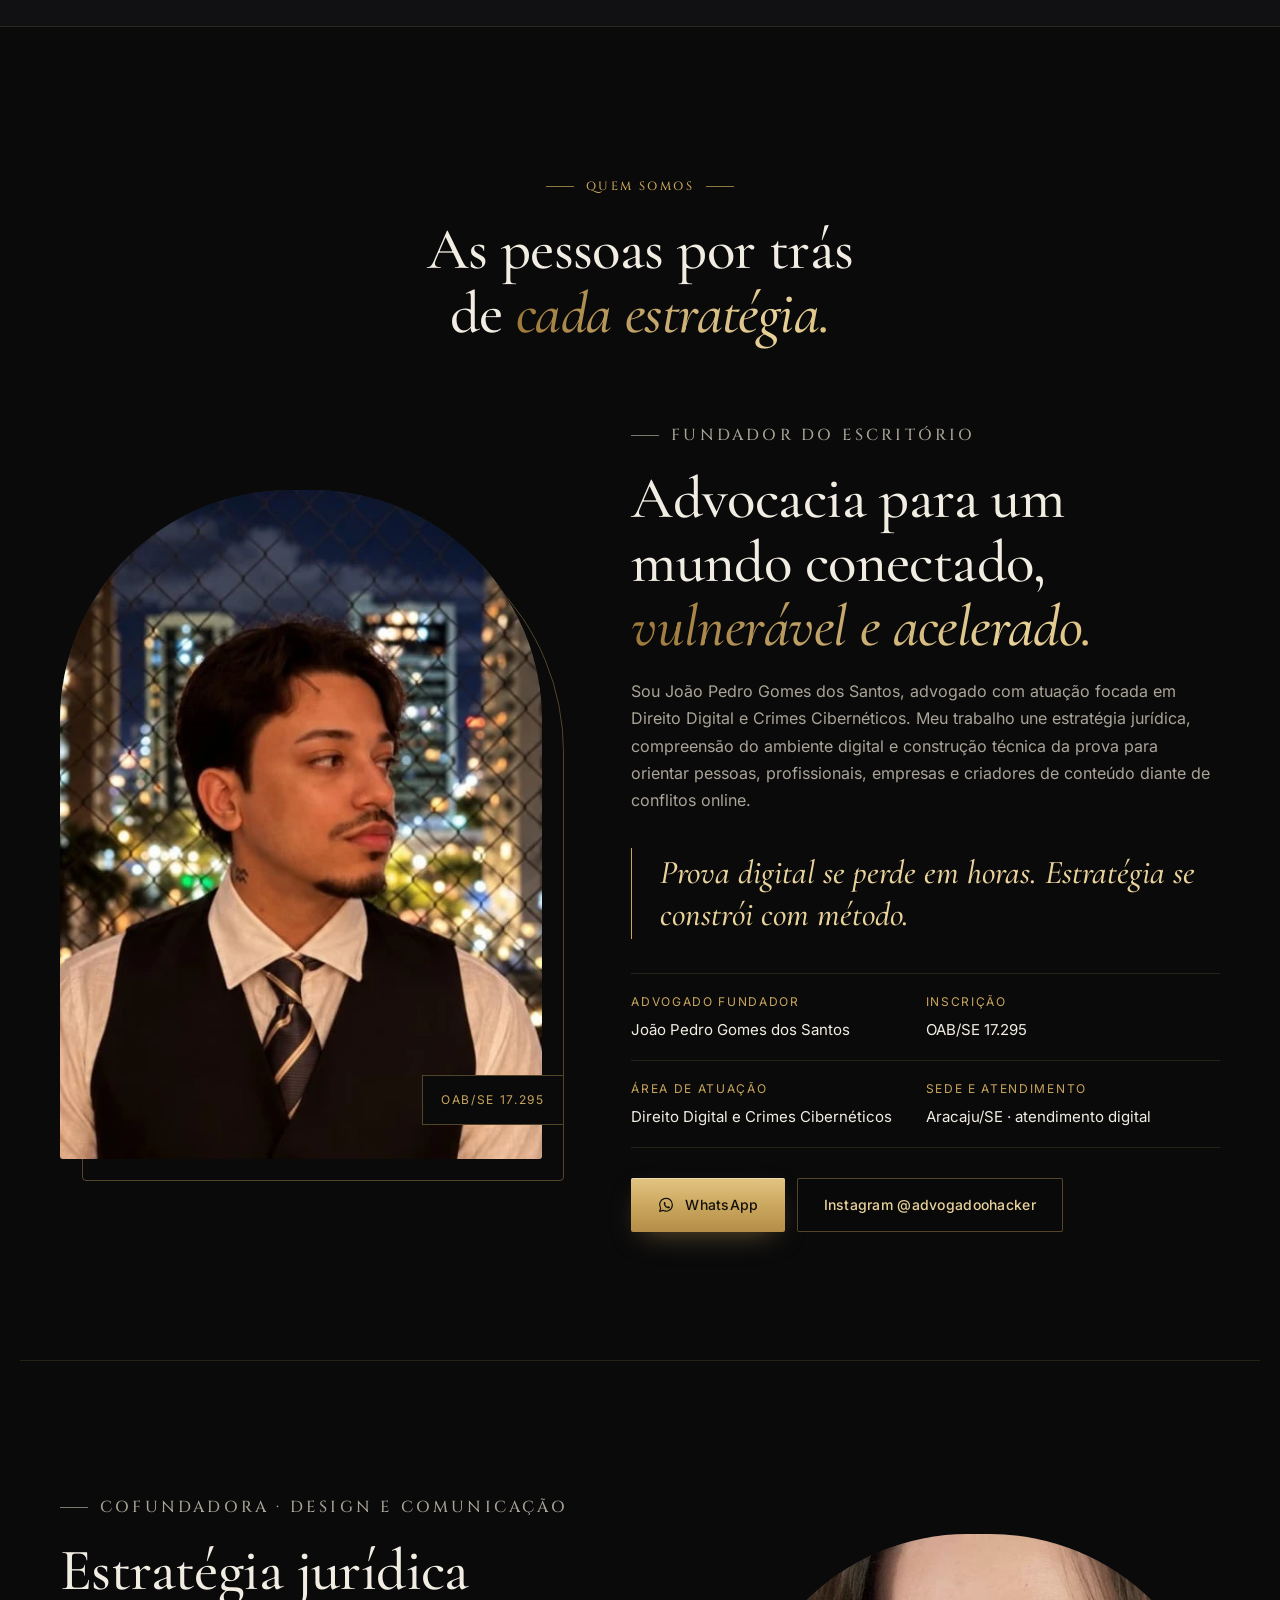
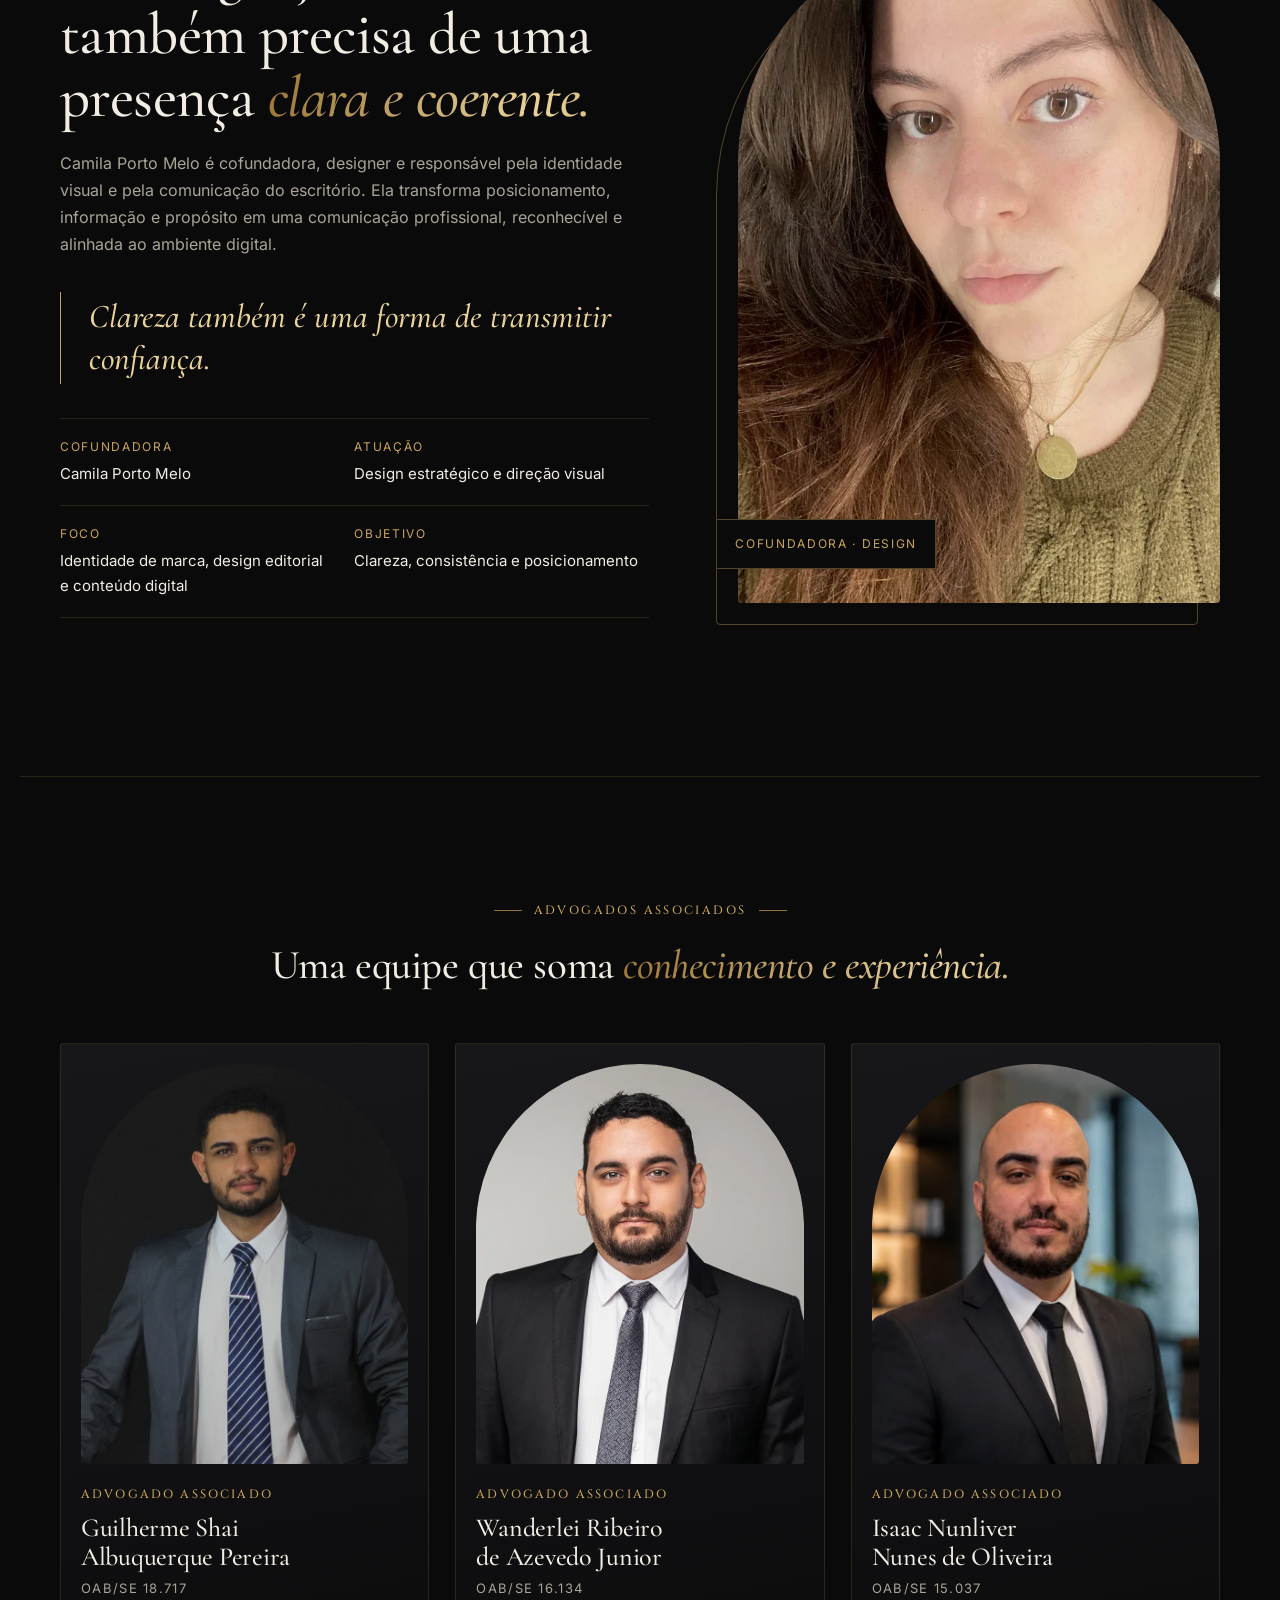
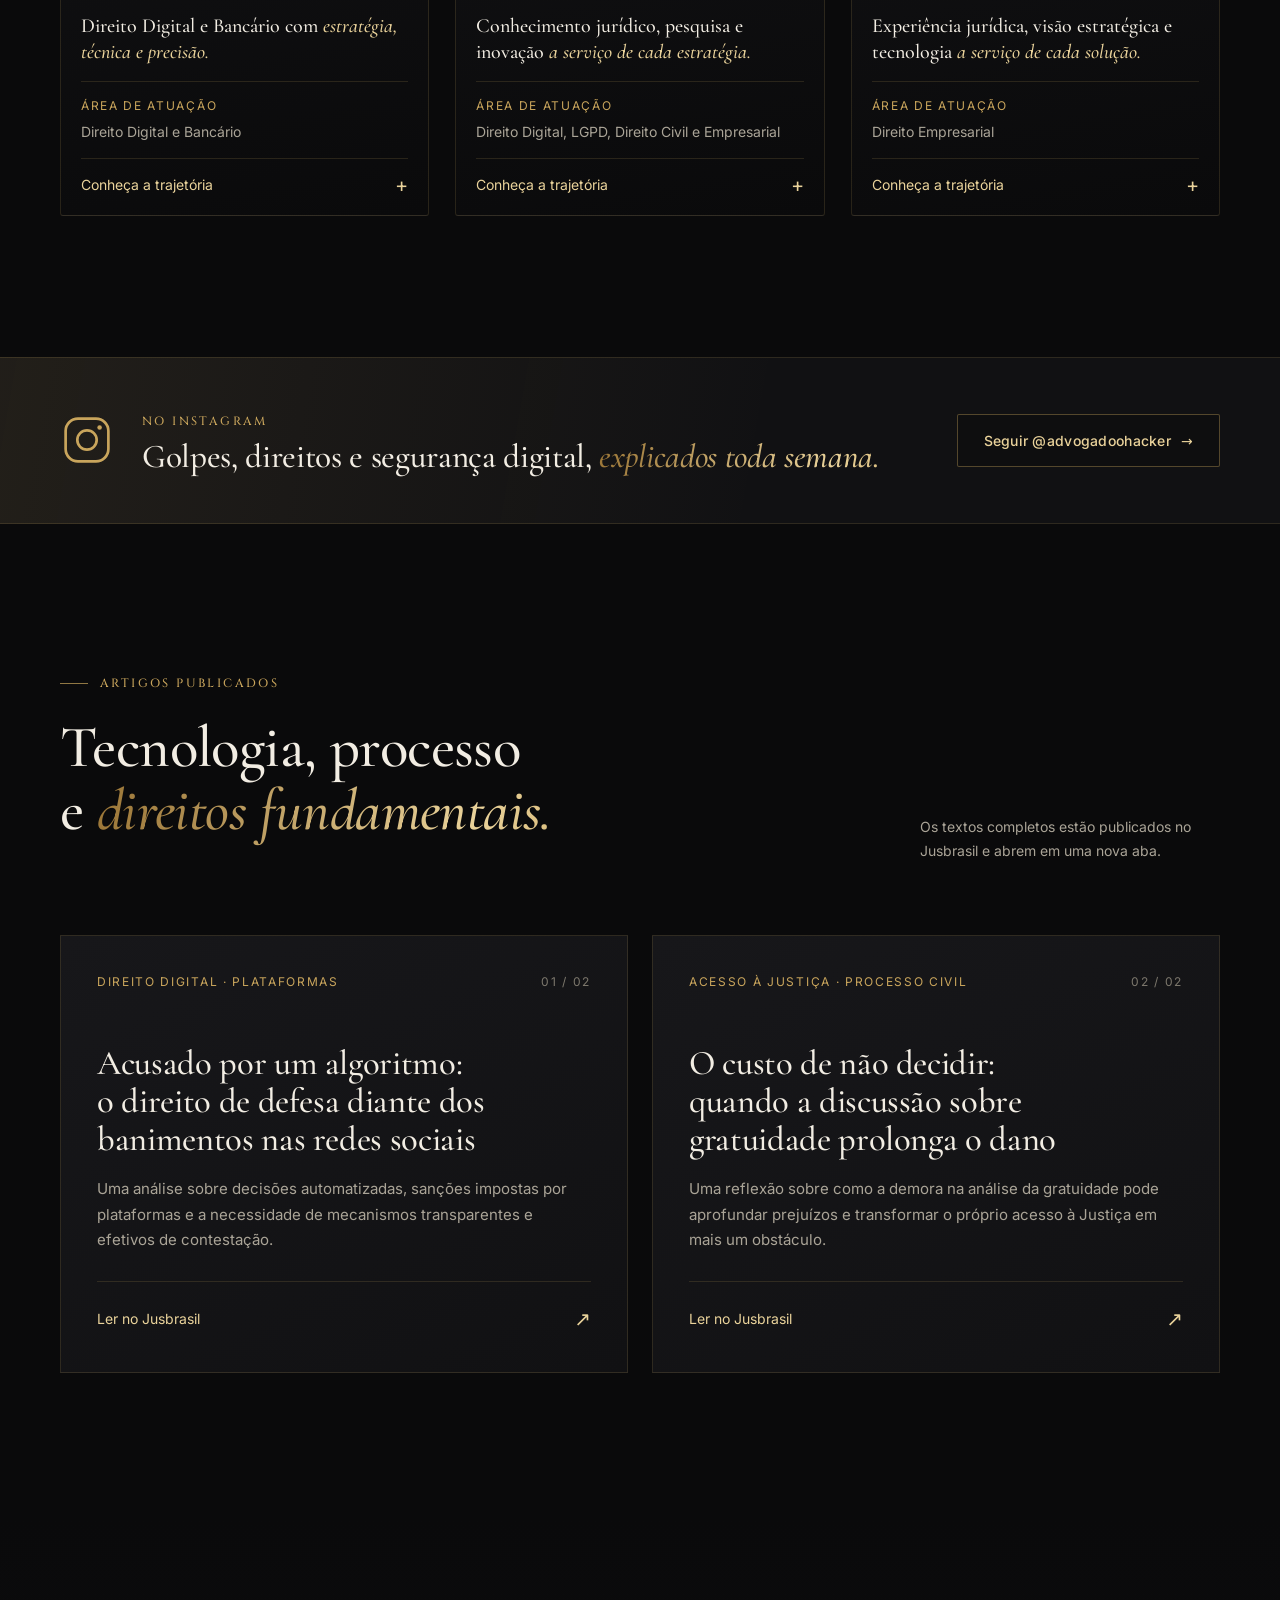
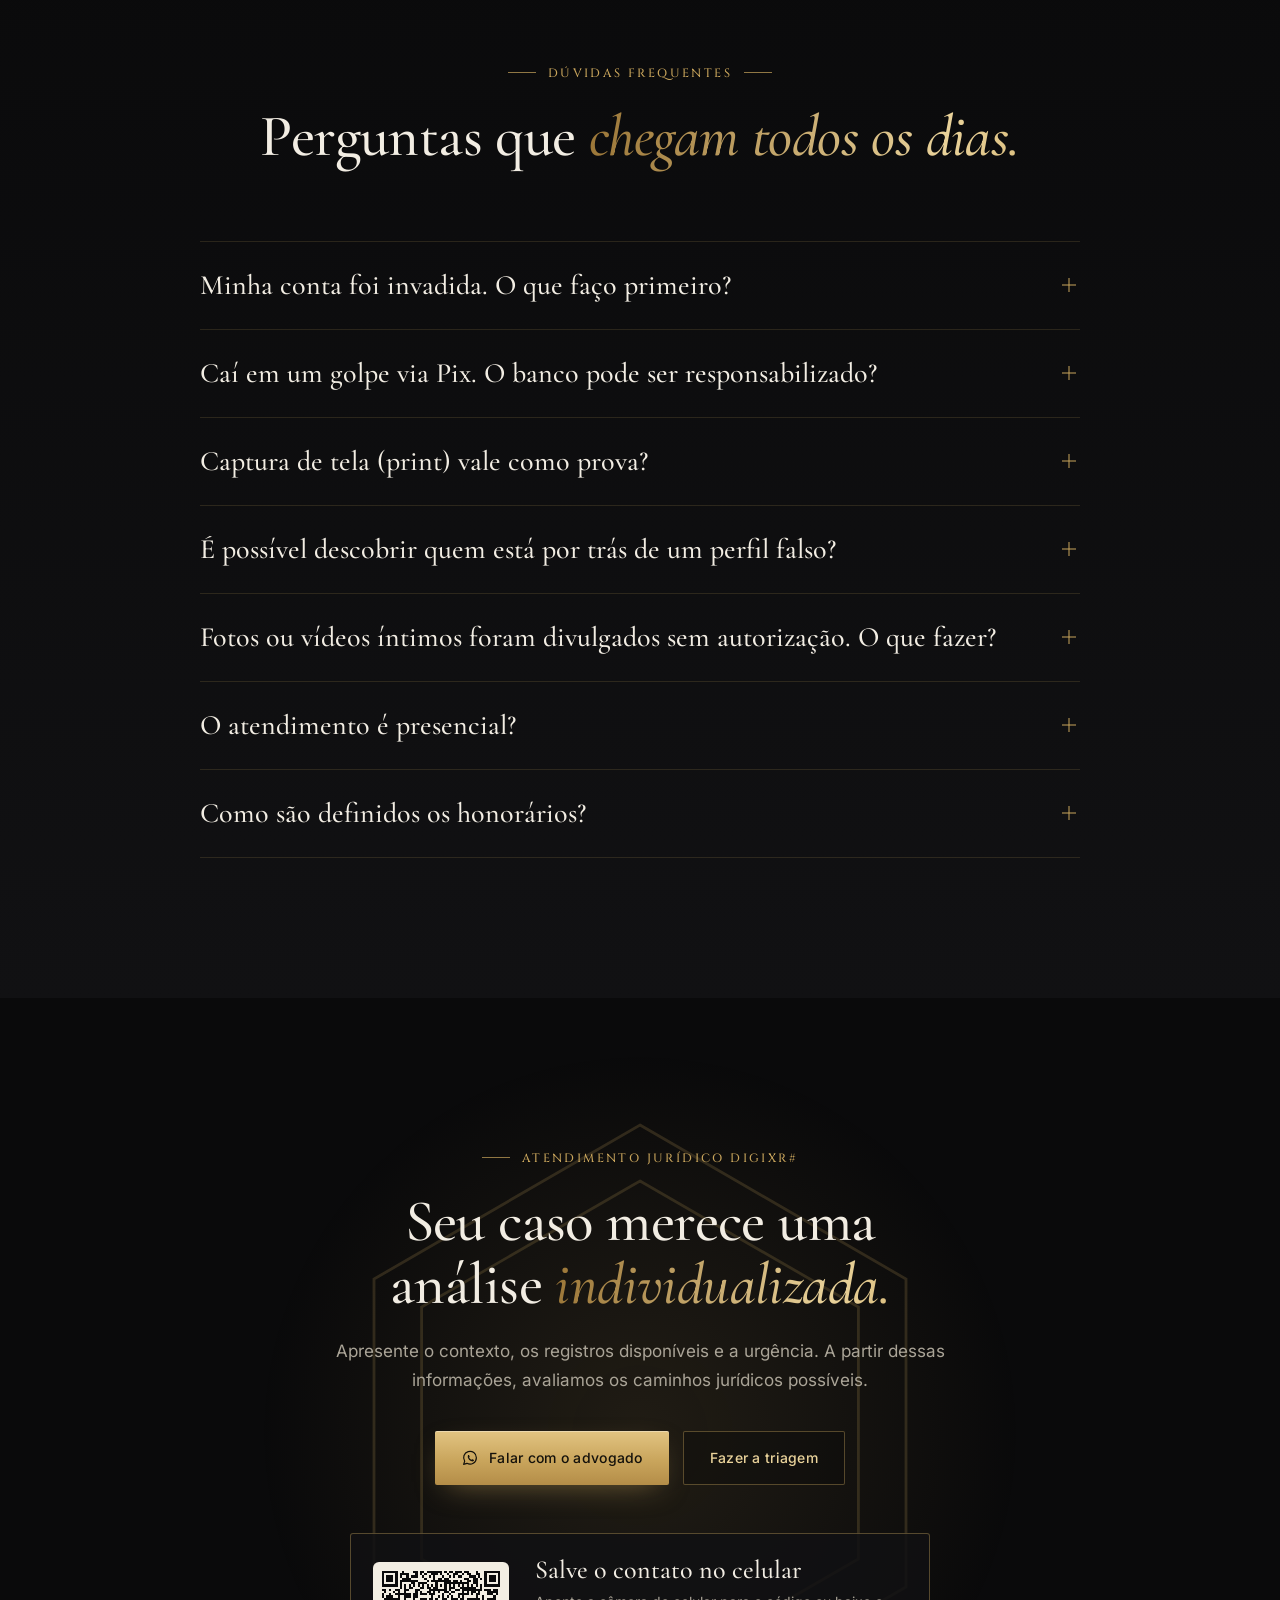
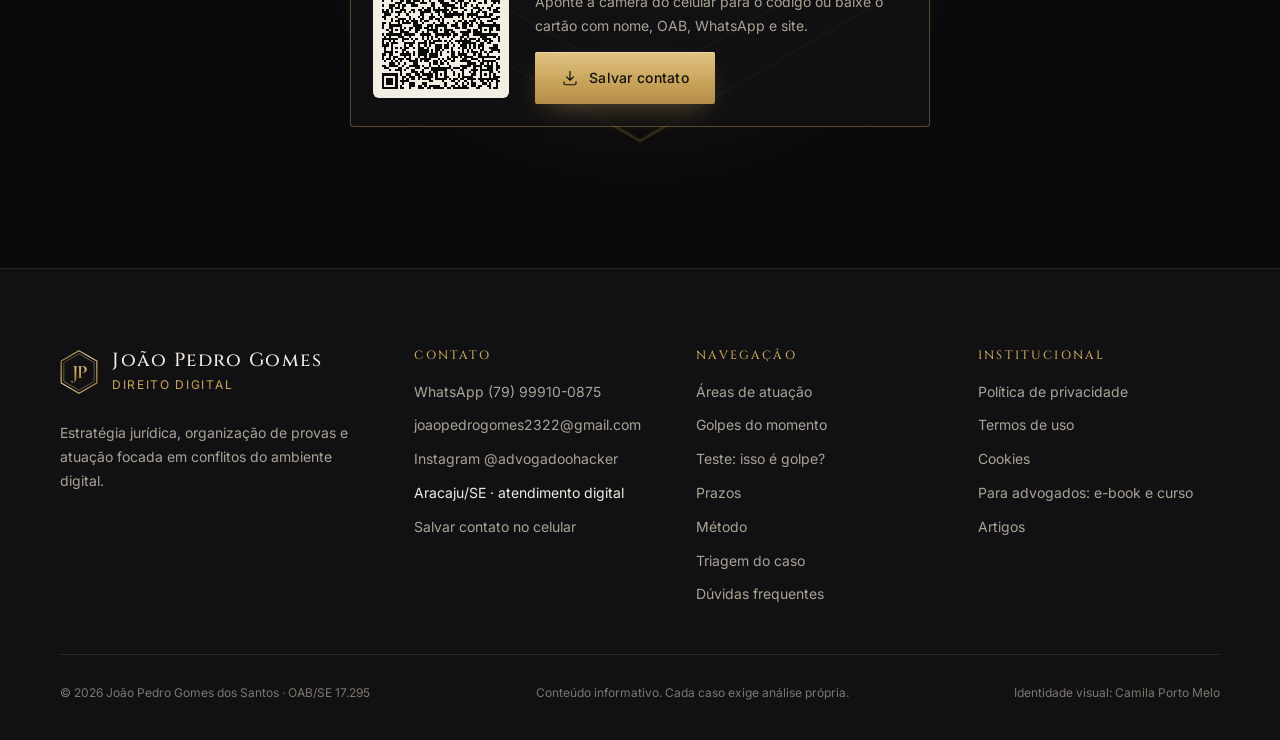
==== commit bb6cb877: "Página para advogados com e-book e curso à venda pela Hotmart - E-book: capa nova, 5 módulos, botões" ====
--- a/site/index.html
+++ b/site/index.html
@@ -916,7 +916,7 @@
             <li><a href="privacidade.html">Política de privacidade</a></li>
             <li><a href="termos.html">Termos de uso</a></li>
             <li><a href="privacidade.html#cookies">Cookies</a></li>
-            <li><a href="treinamento.html">Para advogados: treinamento</a></li>
+            <li><a href="treinamento.html">Para advogados: e-book e curso</a></li>
             <li><a href="#artigos">Artigos</a></li>
           </ul>
         </div>
--- a/site/assets/css/style.css
+++ b/site/assets/css/style.css
@@ -1005,3 +1005,23 @@
 .policy-table tr:last-child td { border-bottom: 0; }
 .policy-table td:first-child { color: var(--text); }
 .r-legal a { color: var(--gold-hi); border-bottom: 1px solid var(--line-strong); }
+
+/* ---------- E-book (página para advogados) ---------- */
+.ebook-cover { max-width: 400px; justify-self: center; filter: drop-shadow(18px 22px 30px rgba(0,0,0,.6)); }
+.ebook-cover img { width: 100%; height: auto; border: 1px solid var(--line-strong); }
+.ebook-facts { display: grid; grid-template-columns: repeat(3, 1fr); margin: 26px 0 6px; border-block: 1px solid var(--line); }
+.ebook-facts li { padding: 16px 0; text-align: center; }
+.ebook-facts li + li { border-left: 1px solid var(--line); }
+.ebook-facts b { display: block; font-family: var(--f-display); font-weight: 500; font-size: 34px; line-height: 1; color: var(--gold-hi); font-variant-numeric: lining-nums; }
+.ebook-facts span { font-size: 12px; letter-spacing: .12em; text-transform: uppercase; color: var(--muted); }
+.course-band { background: var(--ink-2); border-top: 1px solid var(--line); }
+@media (max-width: 720px) { .ebook-cover { max-width: 250px; } .ebook-facts b { font-size: 28px; } }
+/* páginas internas: link de volta compacto no celular, sem disputar espaço com o botão de som */
+.back-short { display: none; }
+@media (max-width: 720px) {
+  .back-long { display: none; }
+  .back-short { display: inline; }
+  .back-link { font-size: 13px; white-space: nowrap; }
+  body:not(:has(.menu-btn)) .sound-toggle { right: calc(var(--gutter) + 72px); }
+}
+.prose a, .policy-summary a { overflow-wrap: anywhere; }
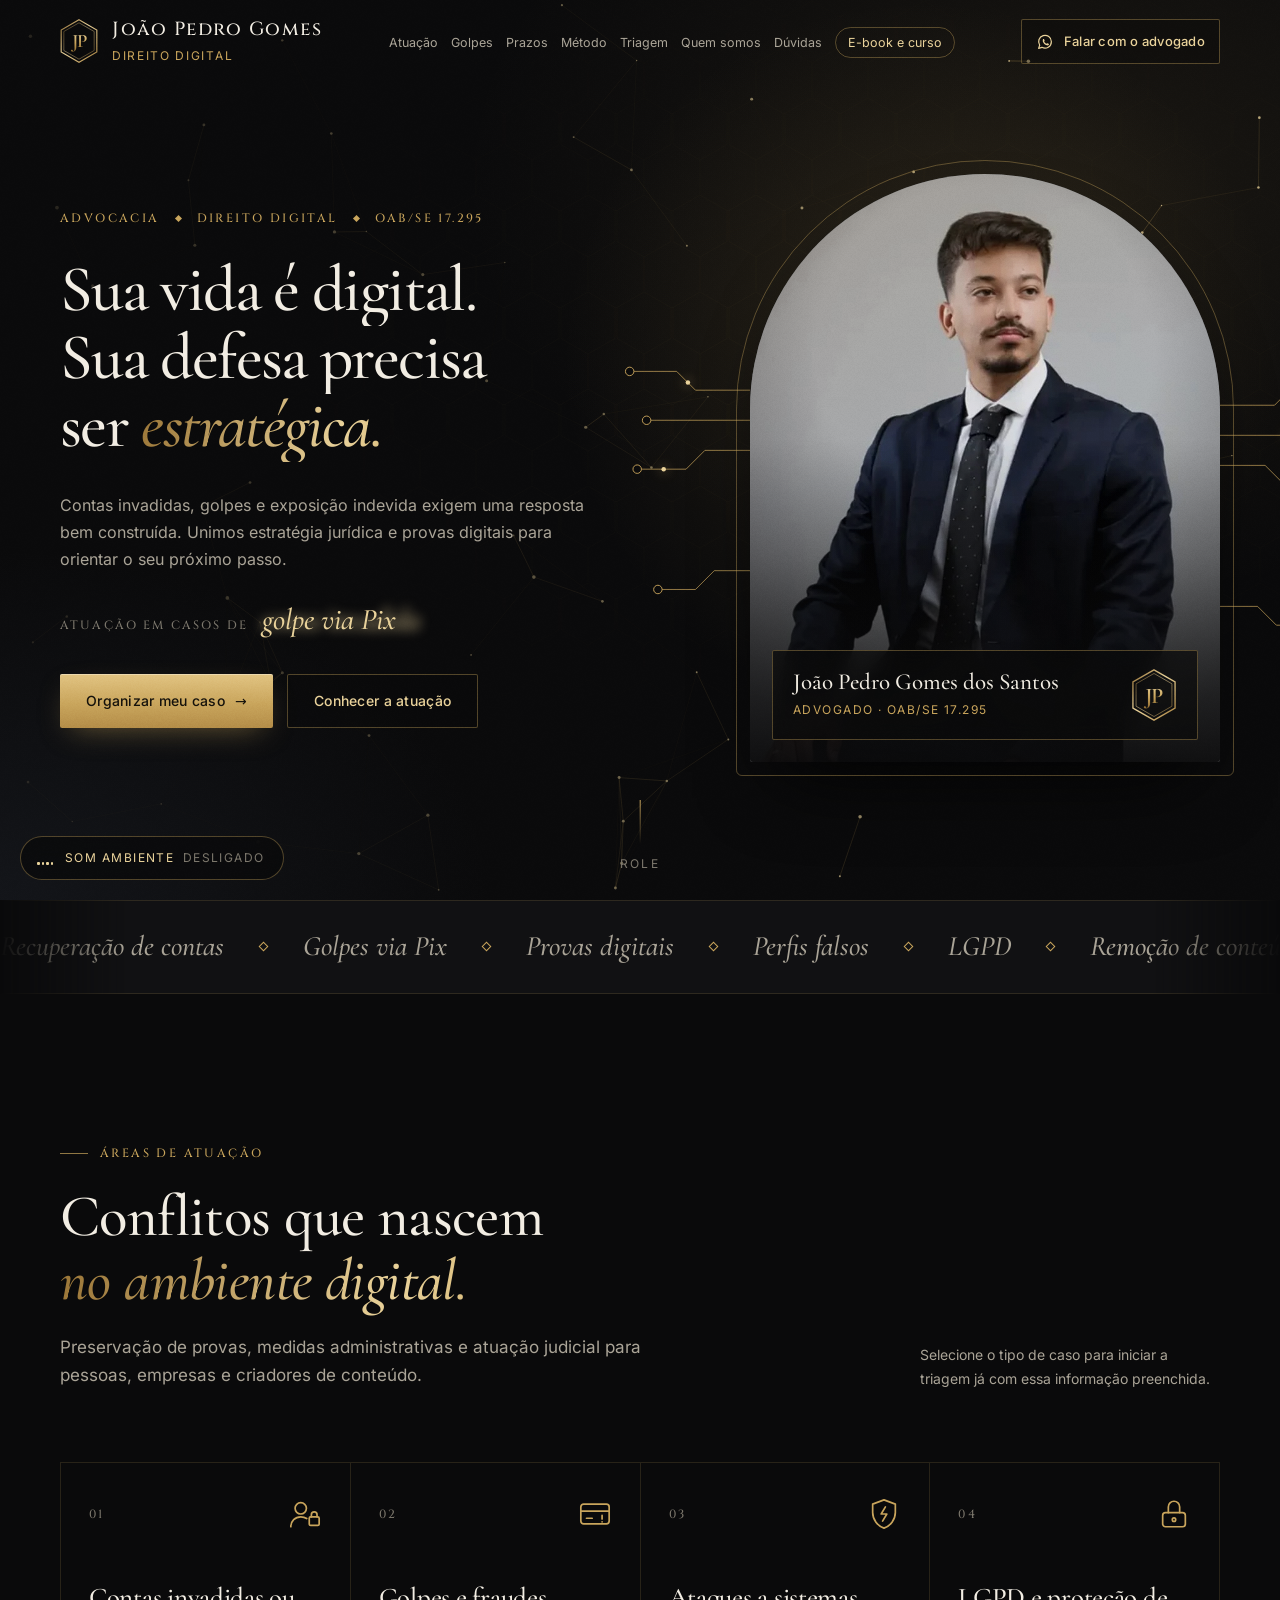
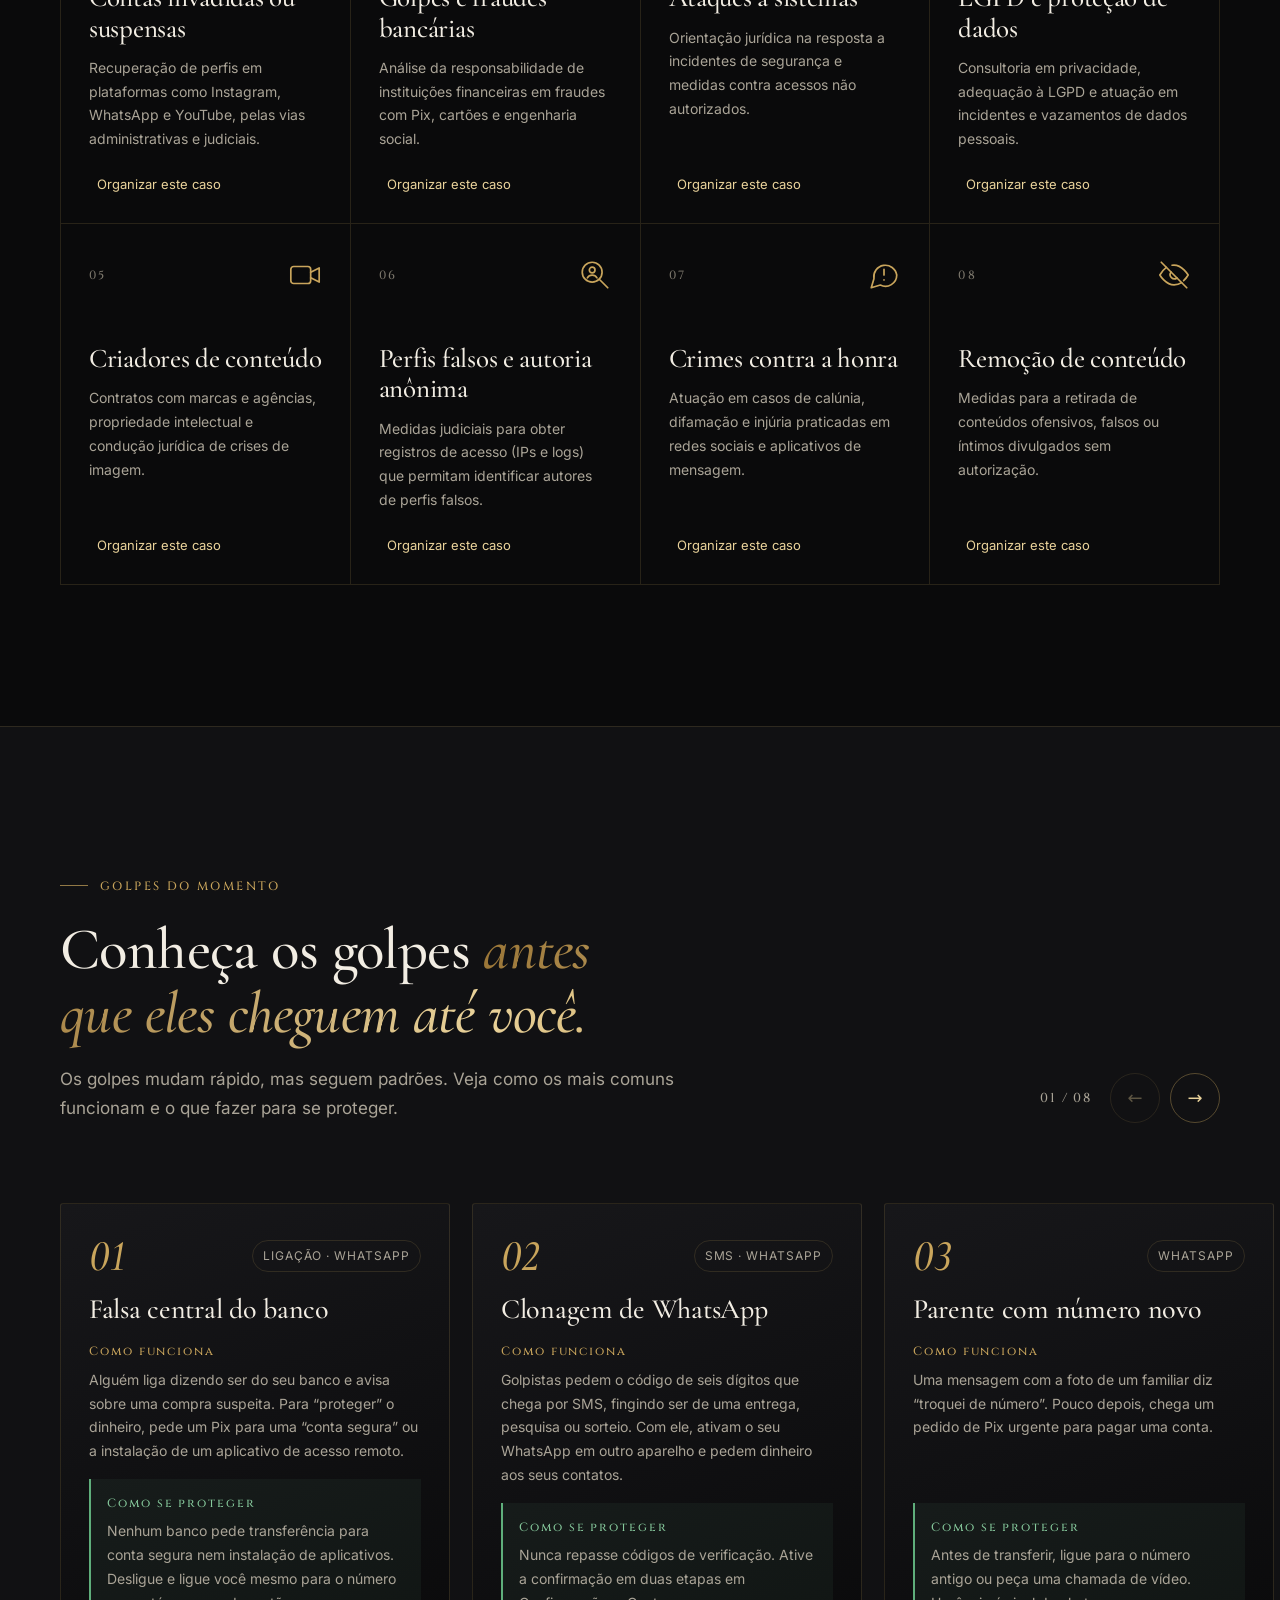
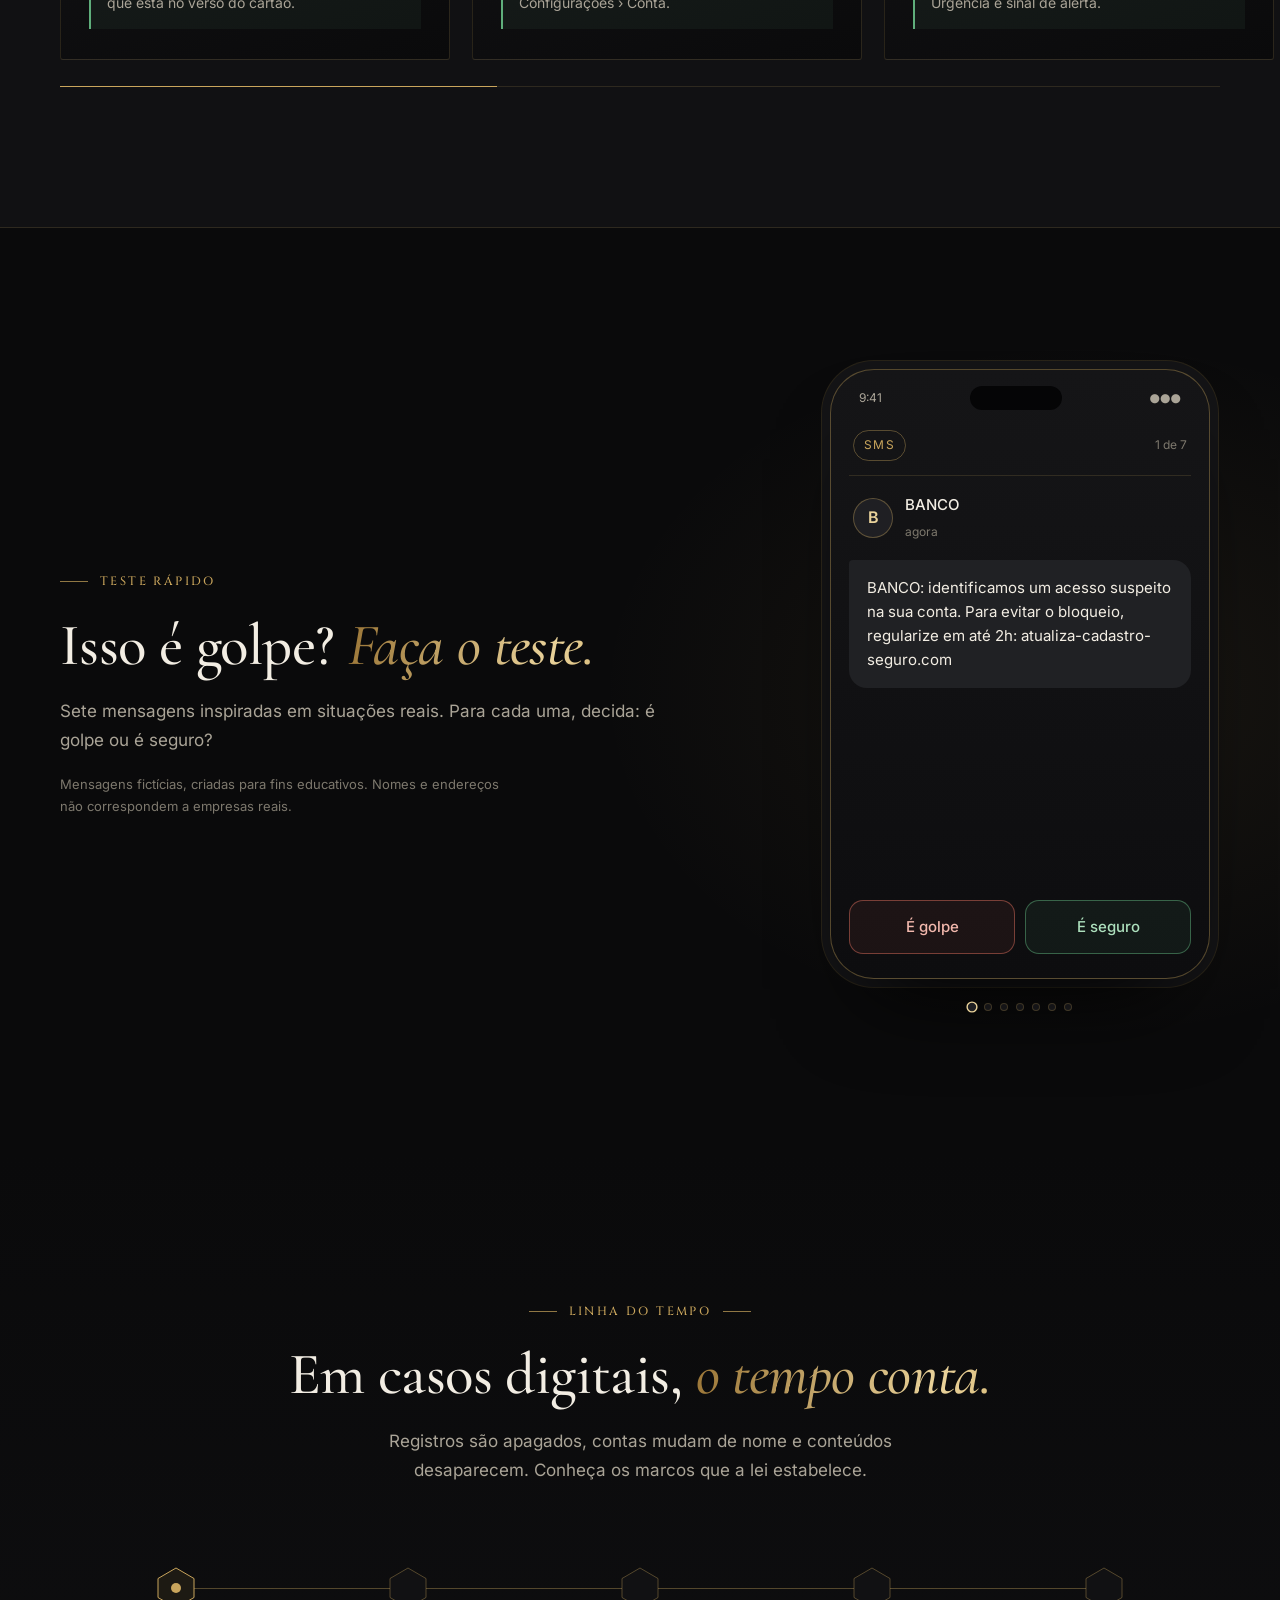
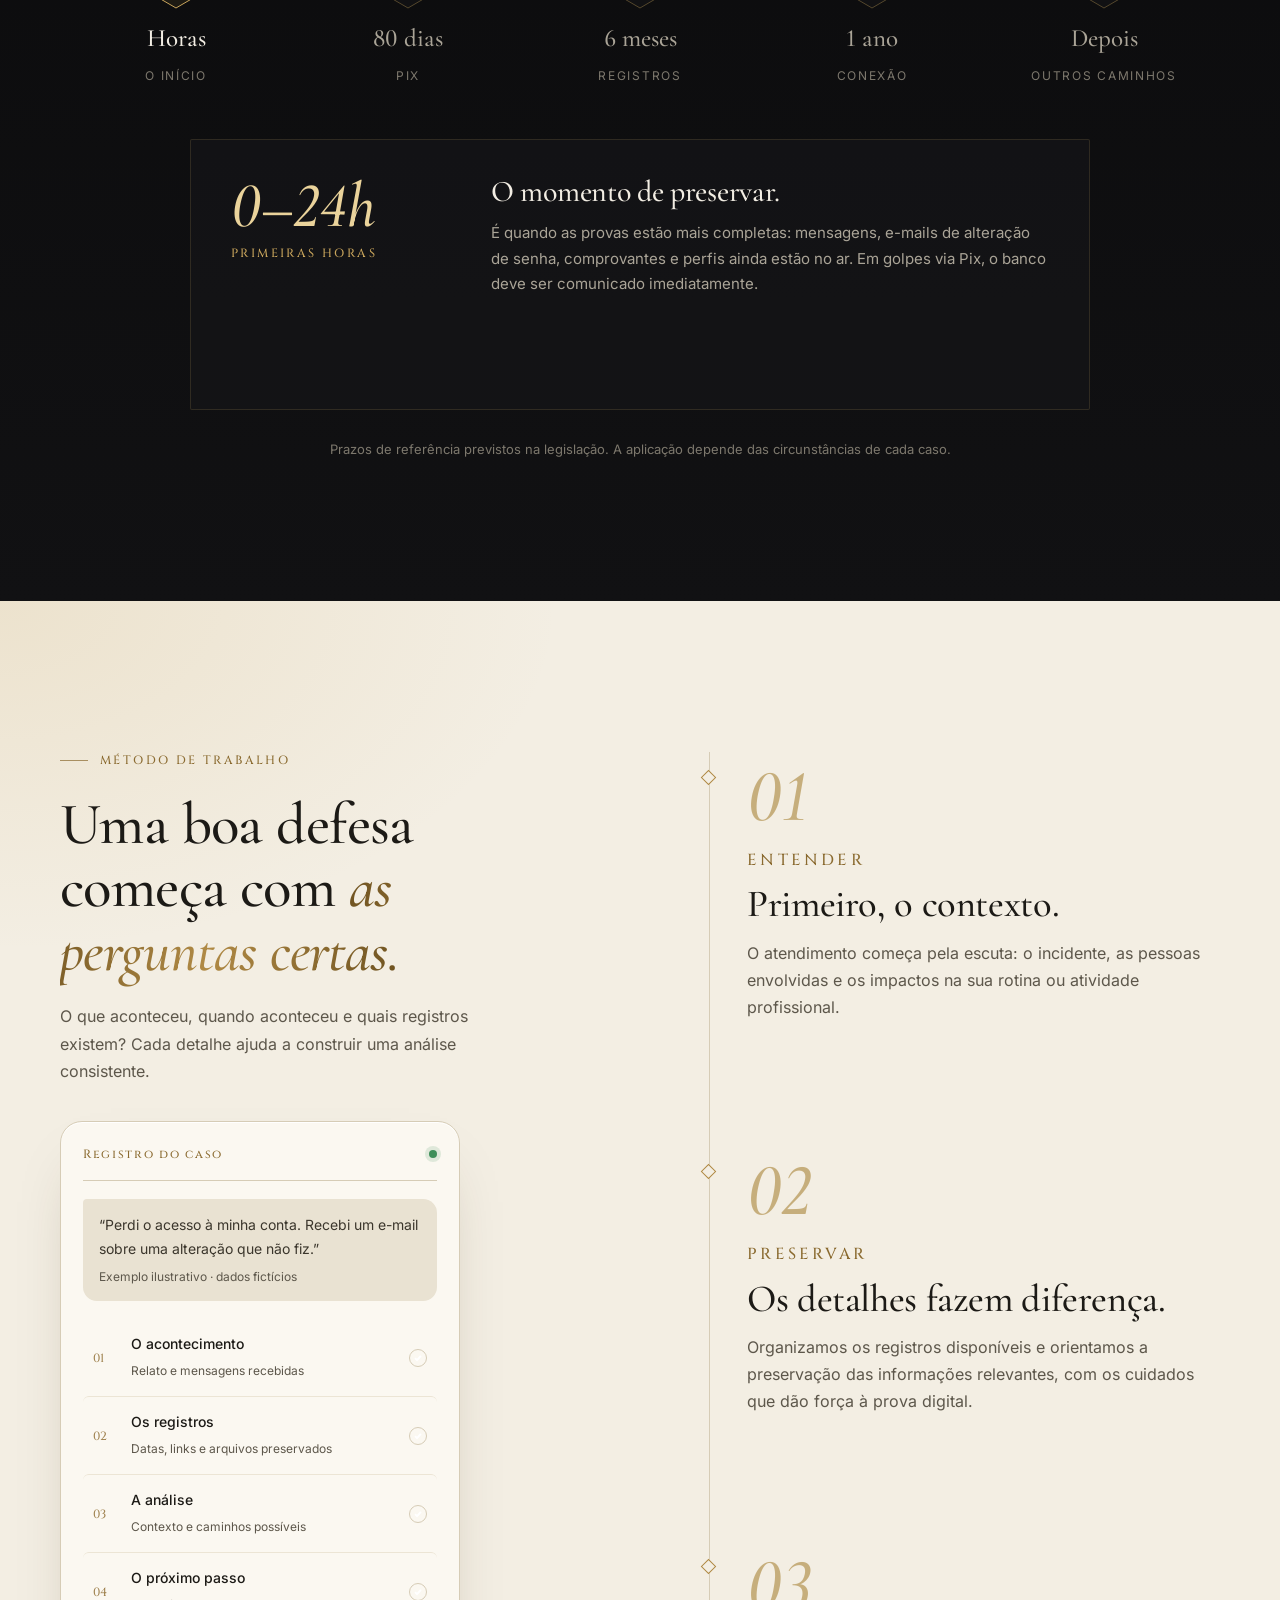
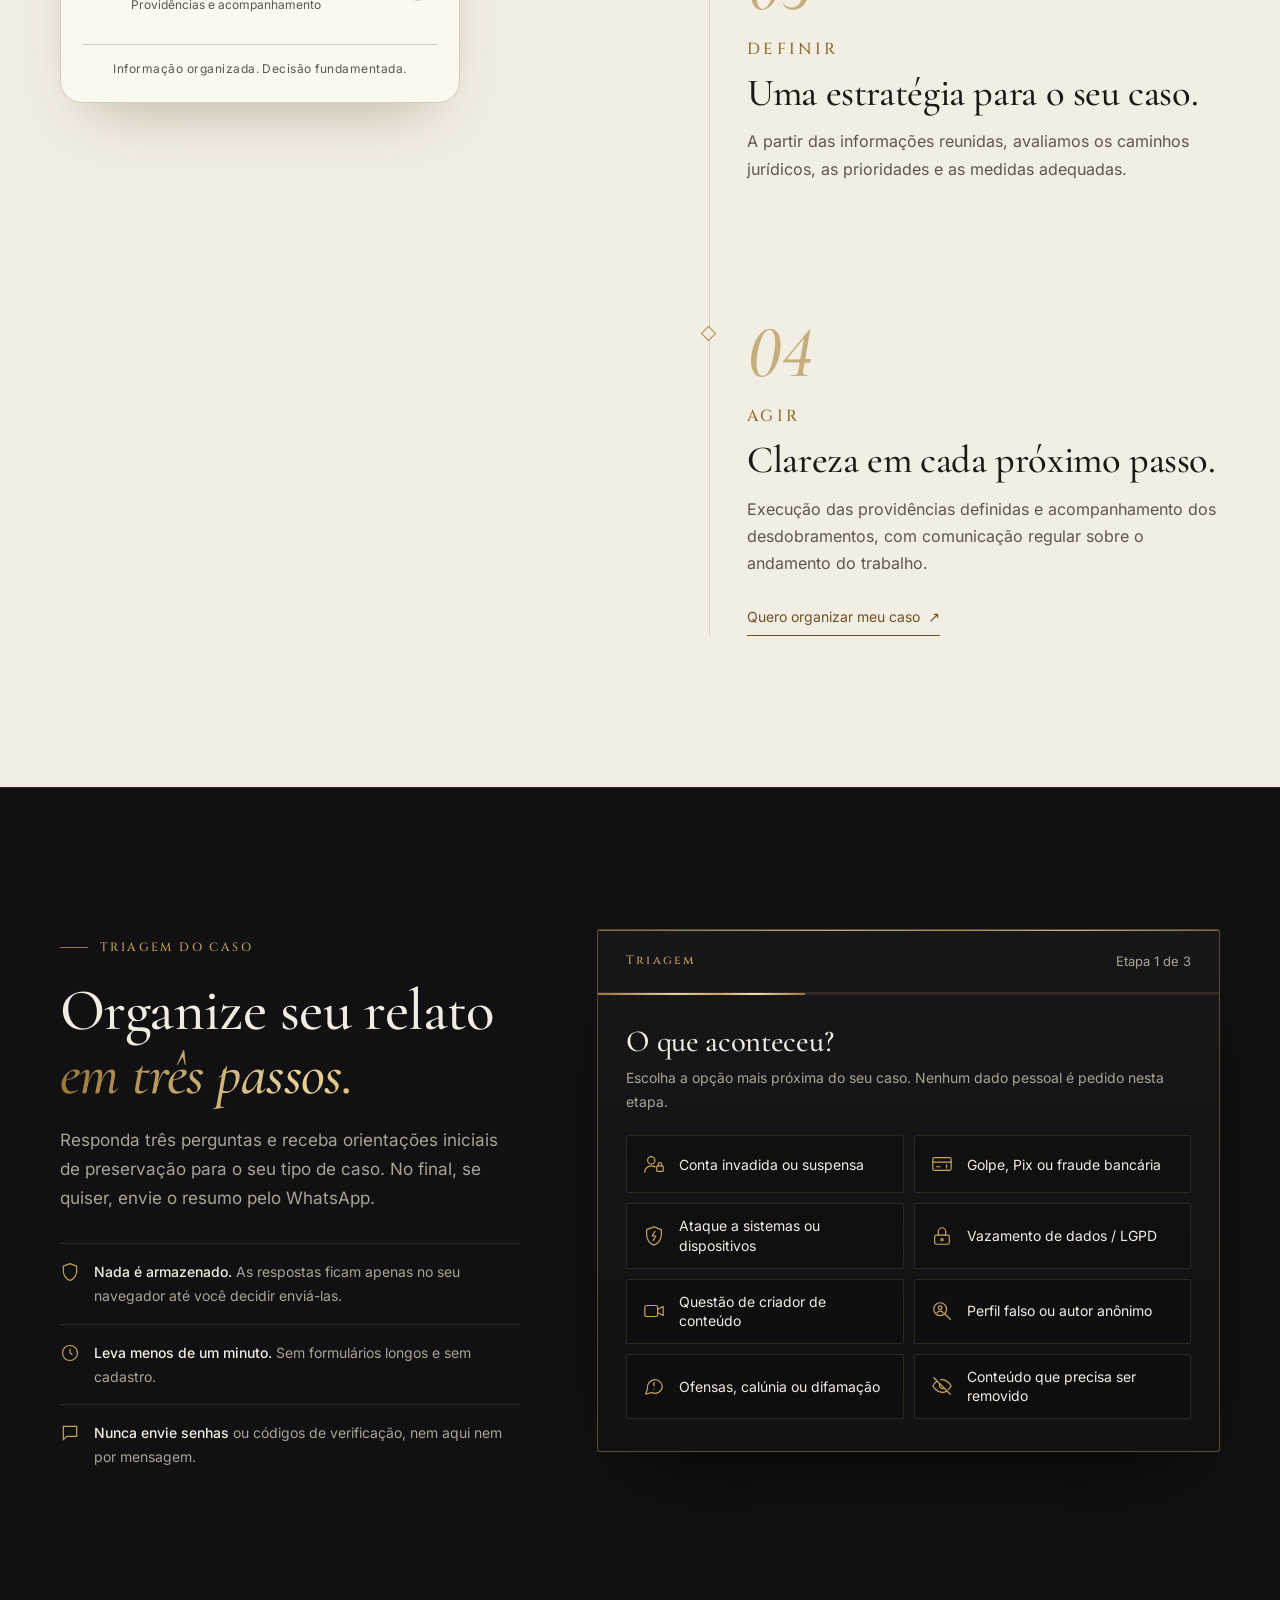
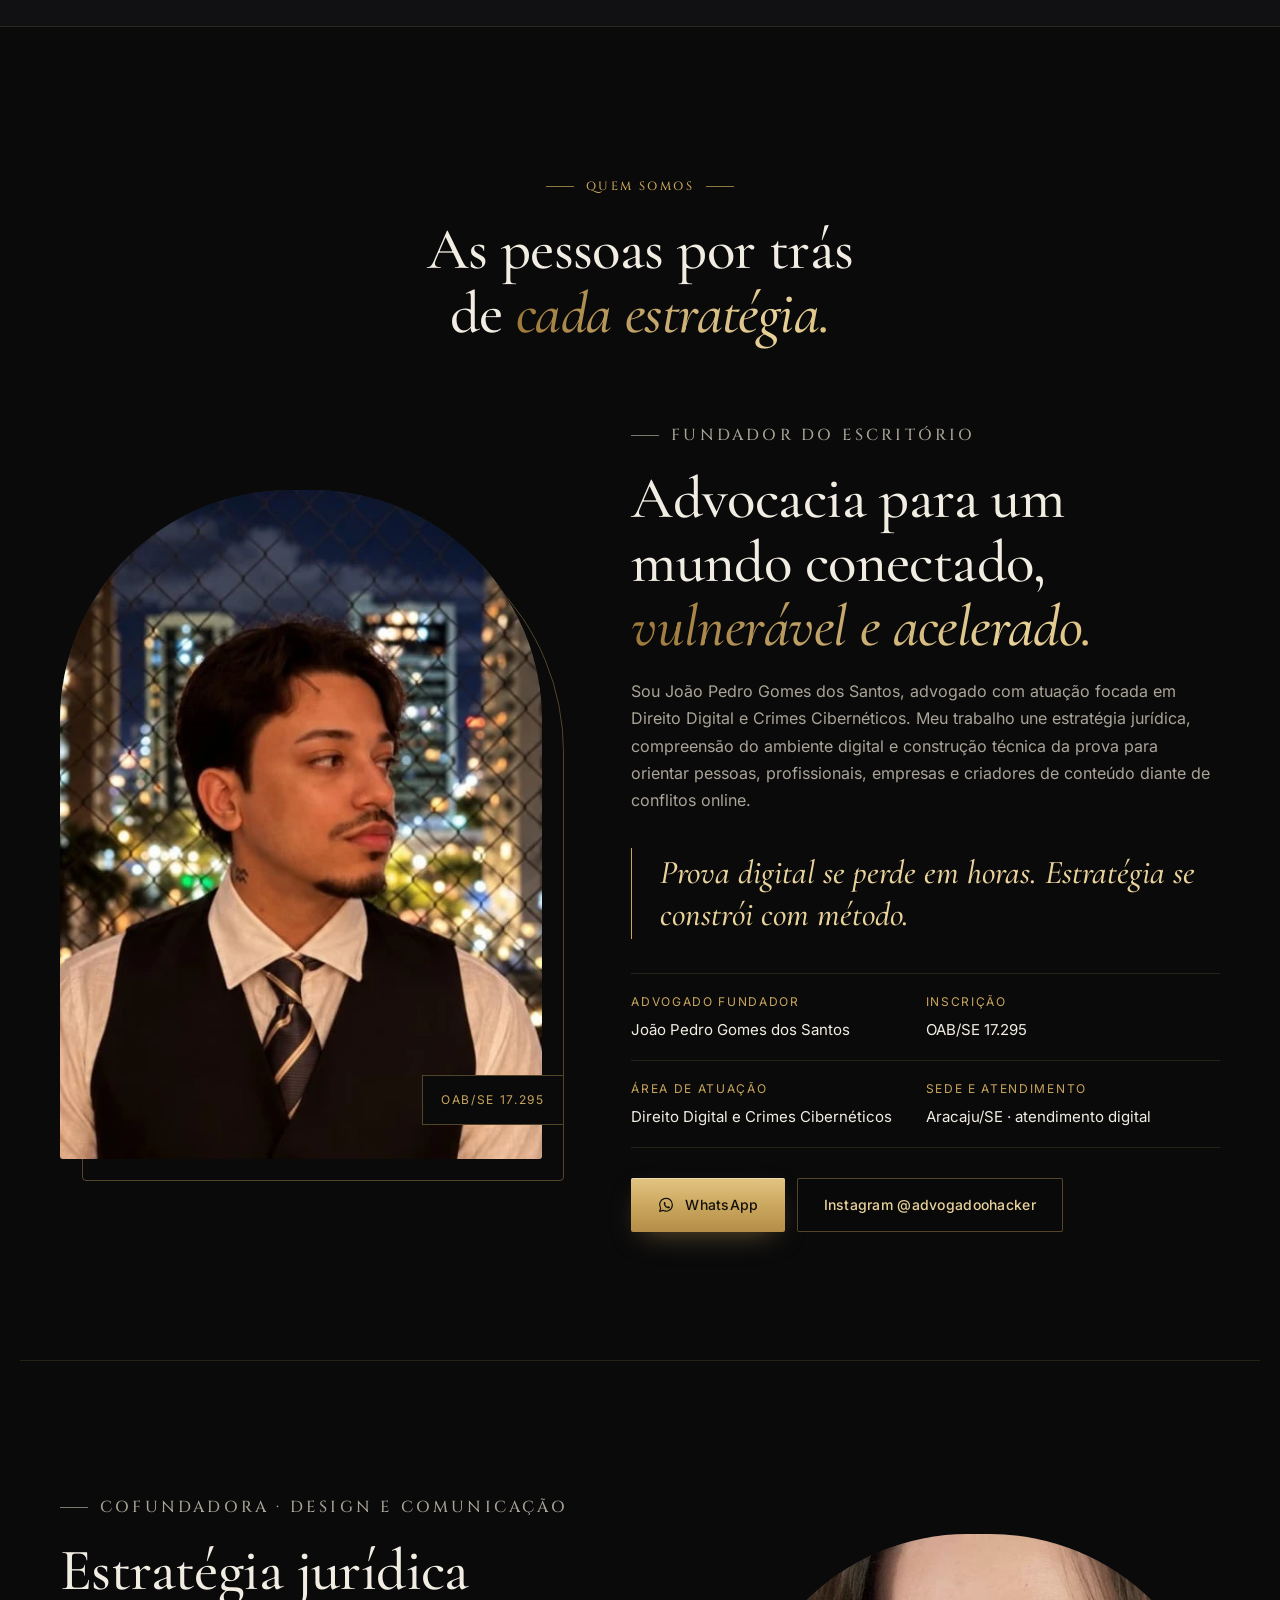
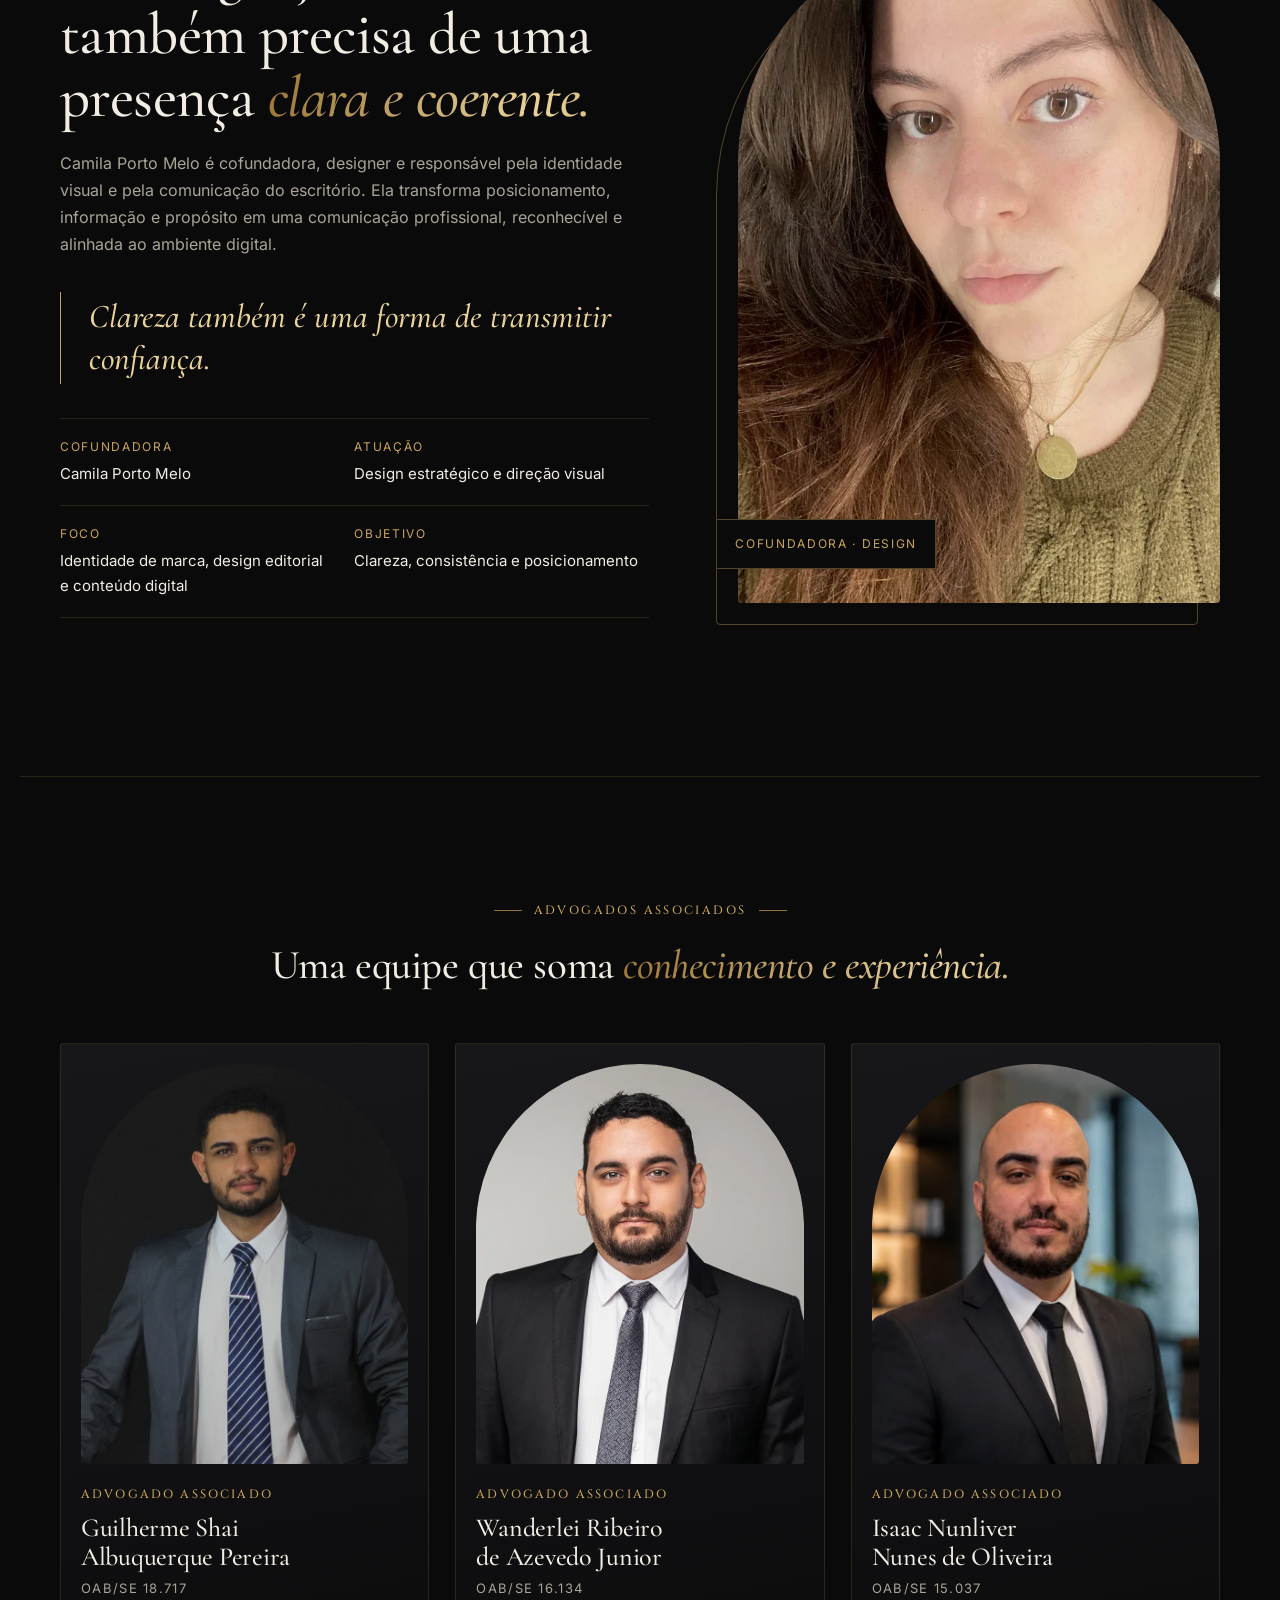
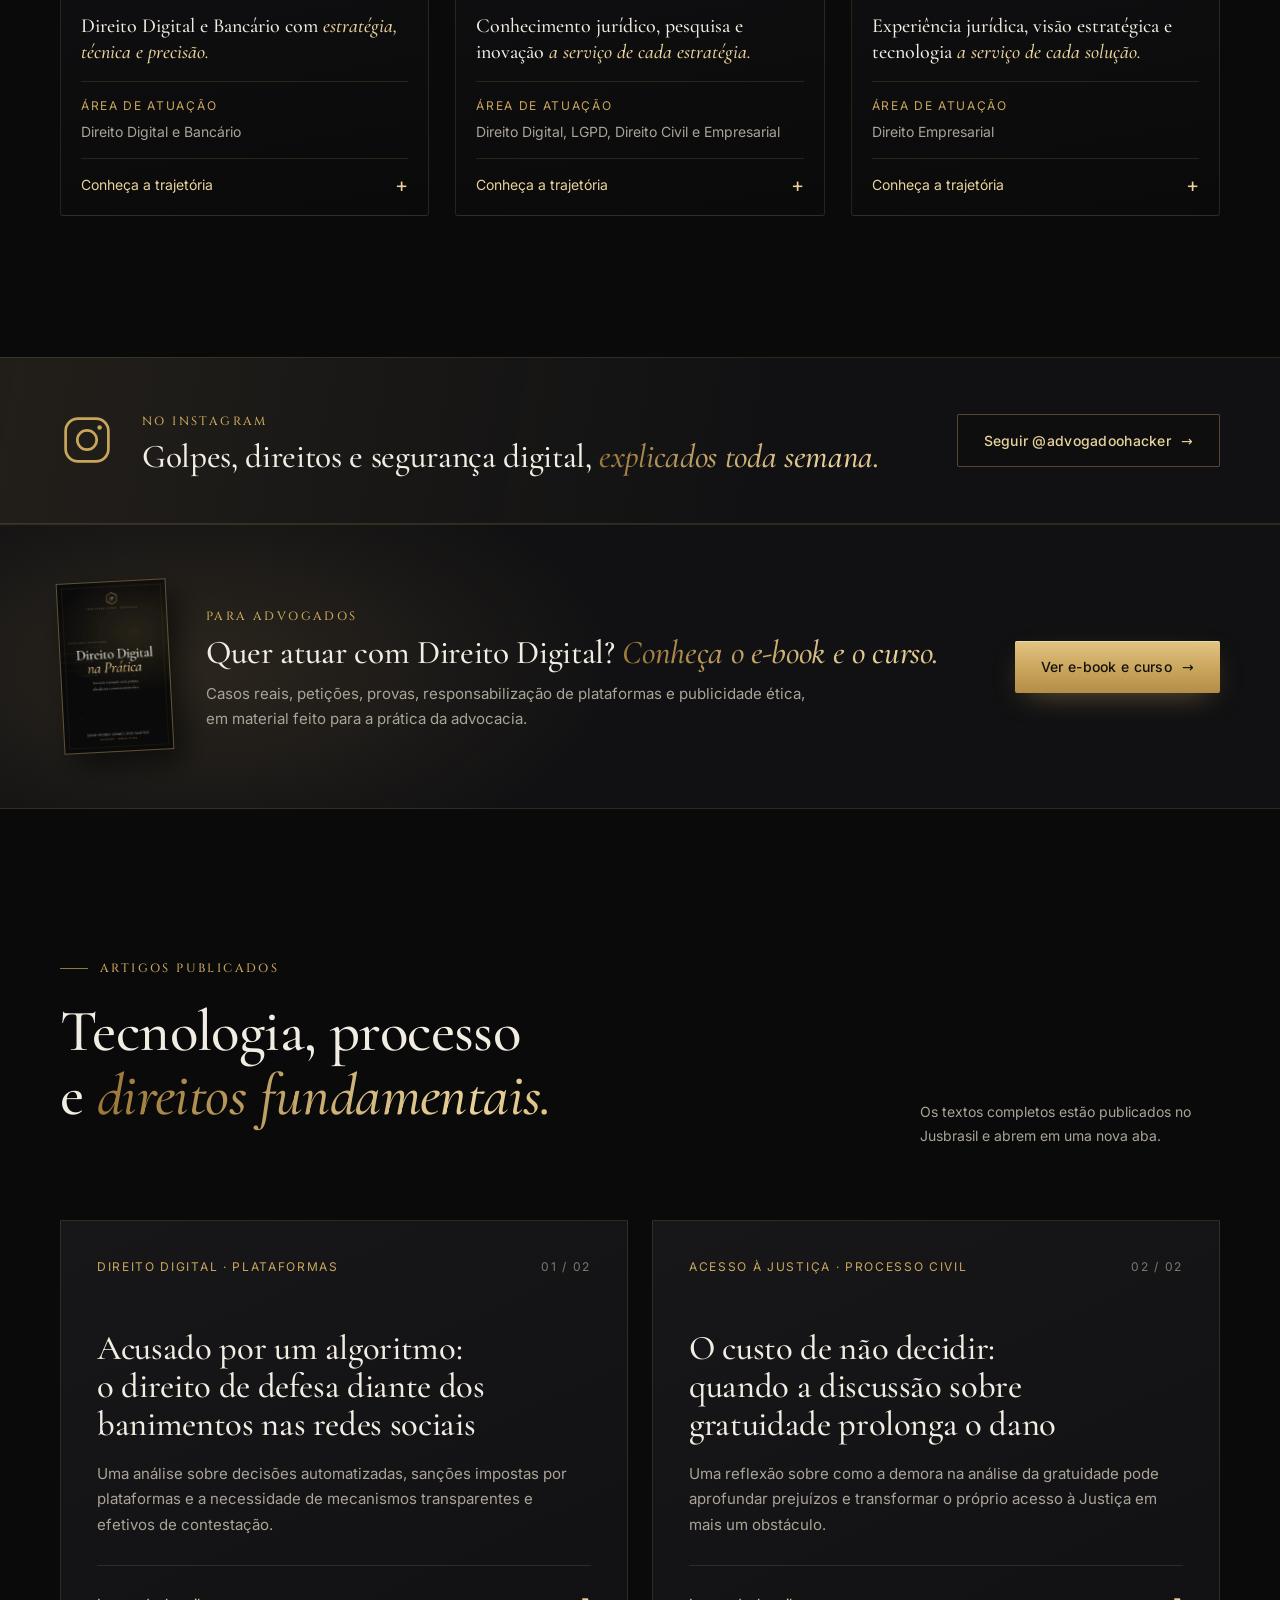
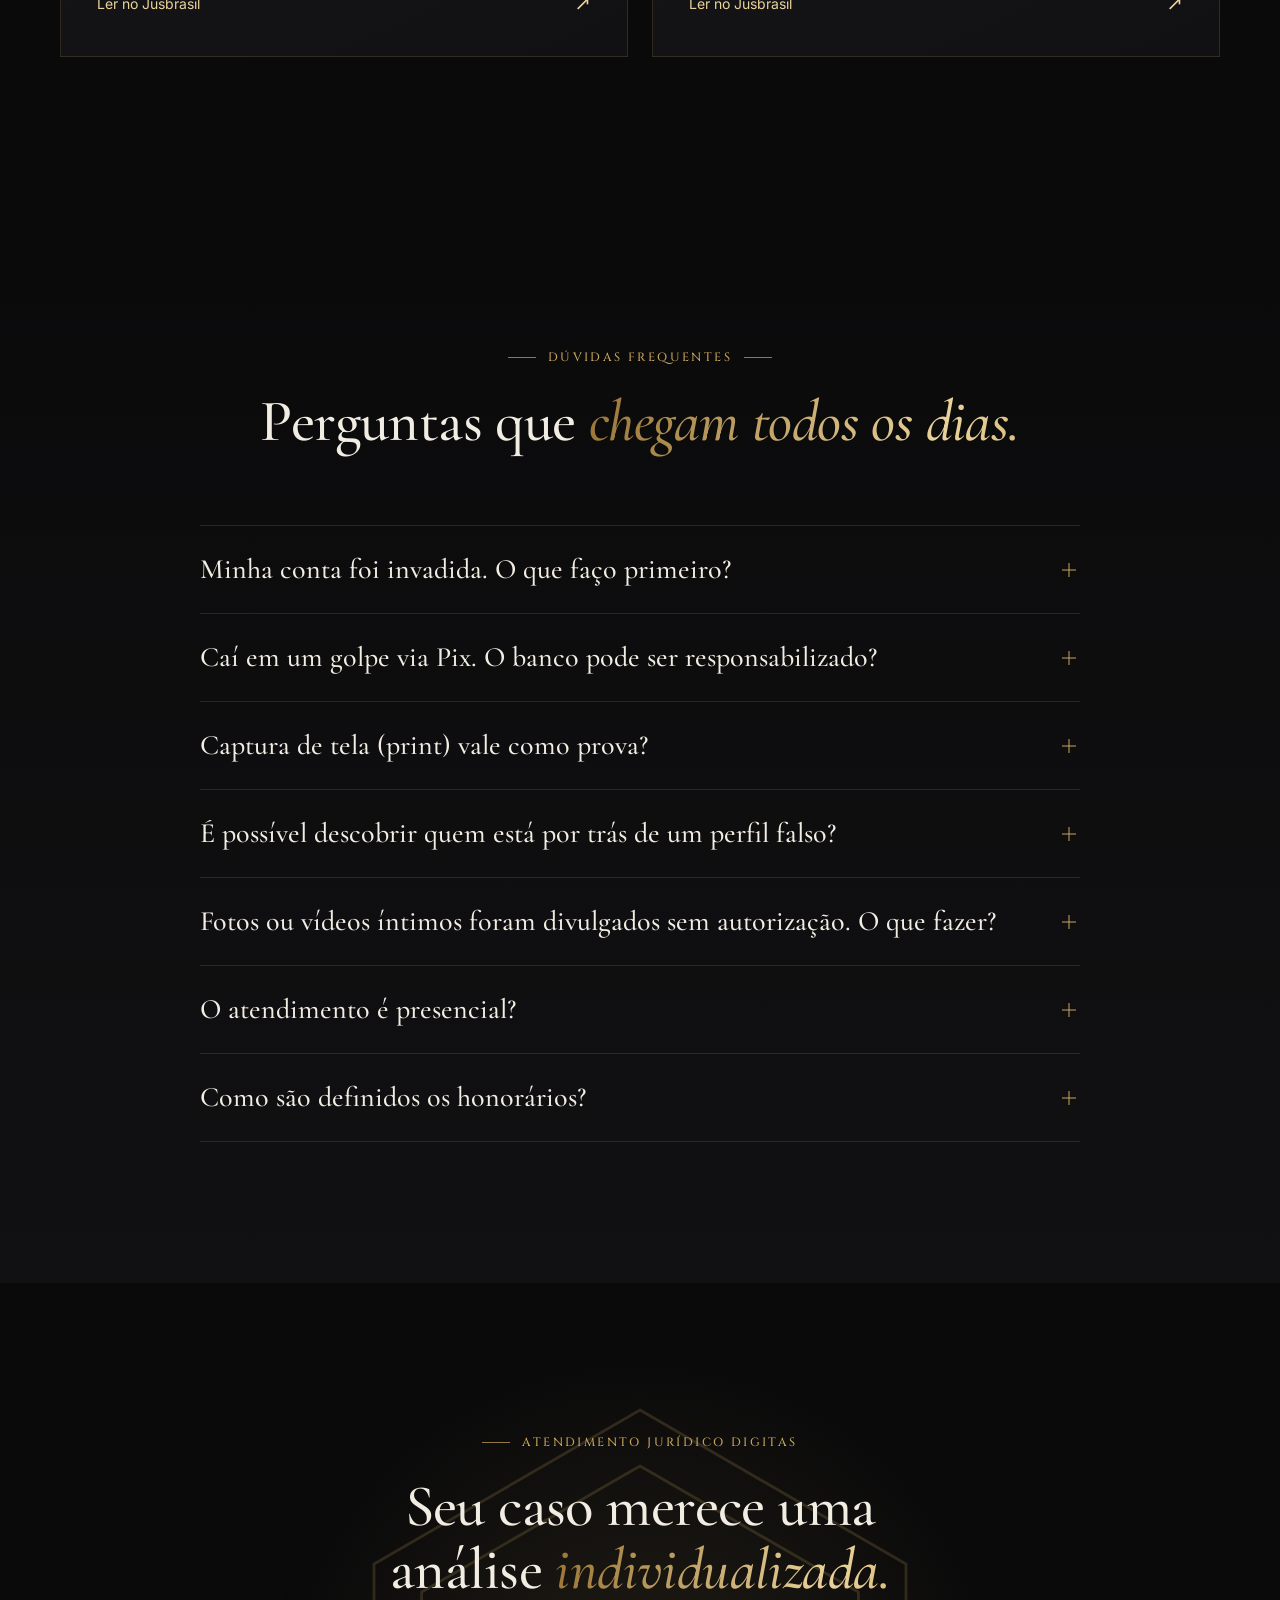
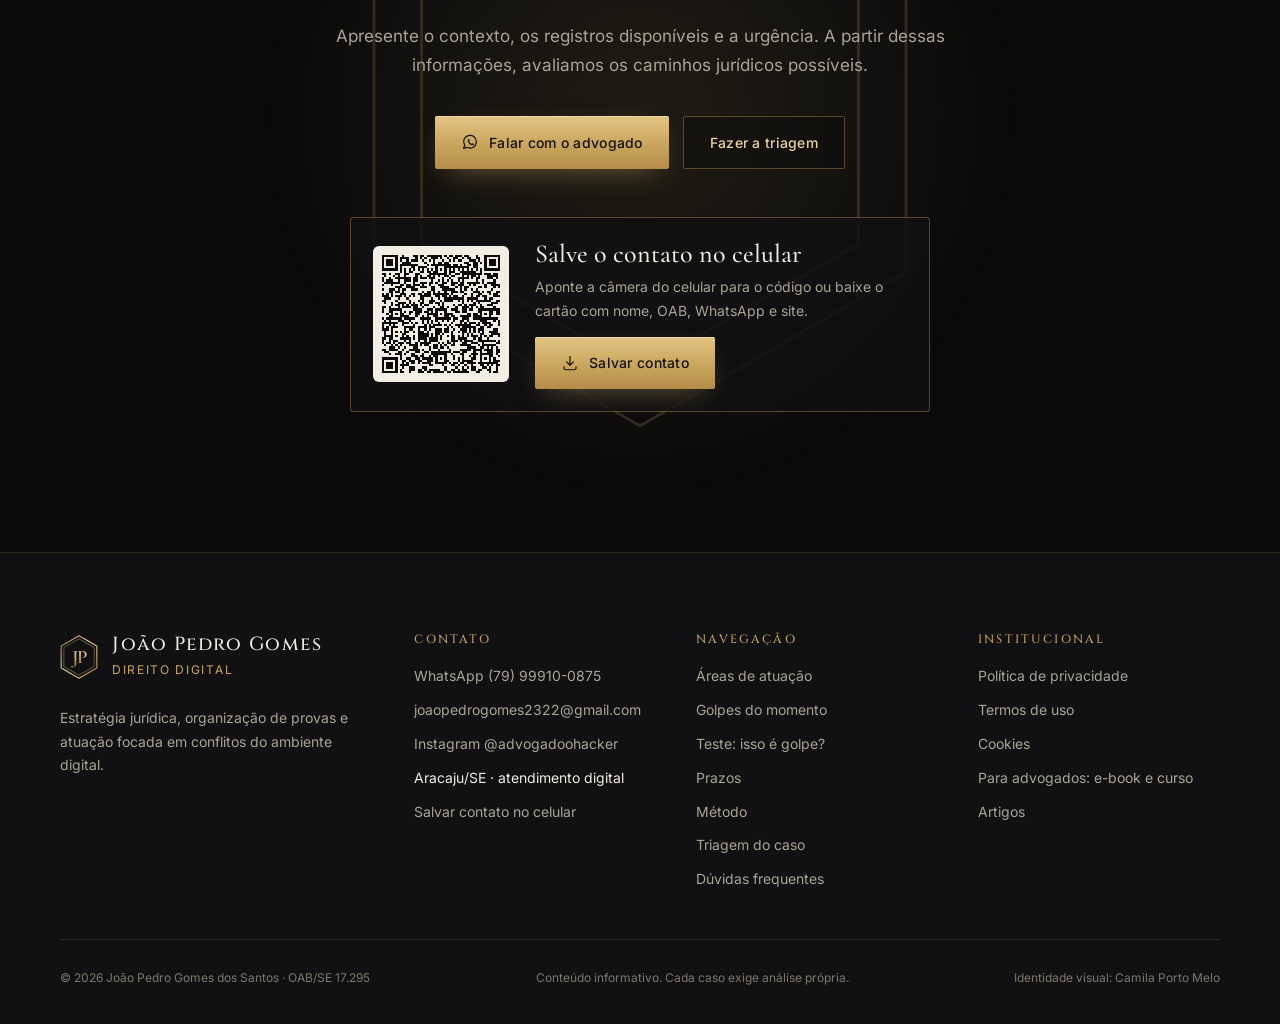
==== commit 4746930d: "Mais visibilidade para a página de e-book e curso - Item "E-book e curso" em destaque no menu princi" ====
--- a/site/index.html
+++ b/site/index.html
@@ -129,6 +129,7 @@
           <li><a href="#triagem">Triagem</a></li>
           <li><a href="#sobre">Quem somos</a></li>
           <li><a href="#duvidas">Dúvidas</a></li>
+          <li><a class="nav-cursos" href="treinamento.html">E-book e curso</a></li>
         </ul>
       </nav>
       <a class="btn btn-line header-cta" data-wpp="geral" href="https://wa.me/5579999100875" target="_blank" rel="noopener noreferrer">
@@ -149,6 +150,7 @@
       <li><a href="#sobre">Quem somos <small>07</small></a></li>
       <li><a href="#artigos">Artigos <small>08</small></a></li>
       <li><a href="#duvidas">Dúvidas <small>09</small></a></li>
+      <li><a class="mnav-cursos" href="treinamento.html"><span>E-book e curso<em>Para advogados</em></span> <small>↗</small></a></li>
     </ul>
     <a class="btn btn-gold" data-wpp="geral" href="https://wa.me/5579999100875" target="_blank" rel="noopener noreferrer">
       <svg aria-hidden="true"><use href="#i-wpp"/></svg> Falar com o advogado
@@ -771,6 +773,19 @@
       <!-- POSTS: quando quiser mostrar posts aqui, envie os prints e links de 3 posts para montar os cards. -->
     </section>
 
+    <!-- ===================== PARA ADVOGADOS ===================== -->
+    <section class="cursos-band" aria-labelledby="cursos-title">
+      <div class="container cursos-inner reveal">
+        <img src="assets/img/ebook-capa.webp" width="560" height="875" loading="lazy" decoding="async" alt="">
+        <div>
+          <p class="eyebrow no-rule">Para advogados</p>
+          <h2 id="cursos-title">Quer atuar com Direito Digital? <em class="gold-text">Conheça o e-book e o curso.</em></h2>
+          <p>Casos reais, petições, provas, responsabilização de plataformas e publicidade ética, em material feito para a prática da advocacia.</p>
+        </div>
+        <a class="btn btn-gold" href="treinamento.html">Ver e-book e curso <span class="arrow" aria-hidden="true">→</span></a>
+      </div>
+    </section>
+
     <!-- ===================== ARTIGOS ===================== -->
     <section class="section" id="artigos" aria-labelledby="artigos-title">
       <div class="container">
--- a/site/assets/css/style.css
+++ b/site/assets/css/style.css
@@ -1025,3 +1025,24 @@
   body:not(:has(.menu-btn)) .sound-toggle { right: calc(var(--gutter) + 72px); }
 }
 .prose a, .policy-summary a { overflow-wrap: anywhere; }
+
+/* ---------- Destaque para a página de e-book e curso ---------- */
+.main-nav a.nav-cursos { color: var(--gold-hi); padding: 7px 12px; border: 1px solid var(--line-strong); border-radius: 99px; }
+.main-nav a.nav-cursos::after { display: none; }
+.main-nav a.nav-cursos:hover { background: rgba(201, 165, 92, .1); border-color: var(--gold-hi); }
+.mobile-nav li a.mnav-cursos { margin-top: 10px; padding: 16px; border: 1px solid var(--line-strong); background: rgba(201, 165, 92, .07); color: var(--gold-hi); }
+.mnav-cursos em { display: block; font-family: var(--f-text); font-style: normal; font-size: 12px; letter-spacing: .14em; text-transform: uppercase; color: var(--muted); margin-top: 2px; }
+.cursos-band { padding: 56px 0; border-block: 1px solid var(--line); background: radial-gradient(600px 300px at 15% 50%, rgba(201, 165, 92, .14), transparent 70%), var(--ink-2); }
+.cursos-inner { display: grid; grid-template-columns: 110px 1fr auto; align-items: center; gap: 36px; }
+.cursos-inner img { width: 110px; height: auto; border: 1px solid var(--line-strong); box-shadow: 10px 14px 28px rgba(0, 0, 0, .55); transform: rotate(-3deg); }
+.cursos-inner .eyebrow { margin-bottom: 8px; }
+.cursos-inner h2 { font-size: clamp(26px, 2.6vw, 36px); margin-bottom: 10px; text-wrap: balance; }
+.cursos-inner p:not(.eyebrow) { color: var(--muted); font-size: 15px; max-width: 620px; }
+@media (max-width: 1280px) { .main-nav ul { gap: 14px; } }
+@media (max-width: 960px) { .cursos-inner { grid-template-columns: 90px 1fr; } .cursos-inner .btn { grid-column: 1 / -1; justify-self: start; } .cursos-inner img { width: 90px; } }
+@media (max-width: 720px) { .cursos-band { padding: 40px 0; } .cursos-inner { gap: 18px 20px; } .cursos-inner img { width: 80px; } .cursos-inner h2 { font-size: 24px; } .cursos-inner .btn { width: 100%; } }
+/* menu em uma linha mesmo com o item "E-book e curso" */
+.main-nav a { white-space: nowrap; }
+.site-header .brand-sub { white-space: nowrap; }
+@media (max-width: 1440px) { .site-header .brand-sub .long { display: none; } .main-nav ul { gap: 16px; } }
+@media (max-width: 1320px) { .main-nav ul { gap: 13px; } .main-nav a { font-size: 12.5px; } .header-cta { padding-inline: 14px; } }
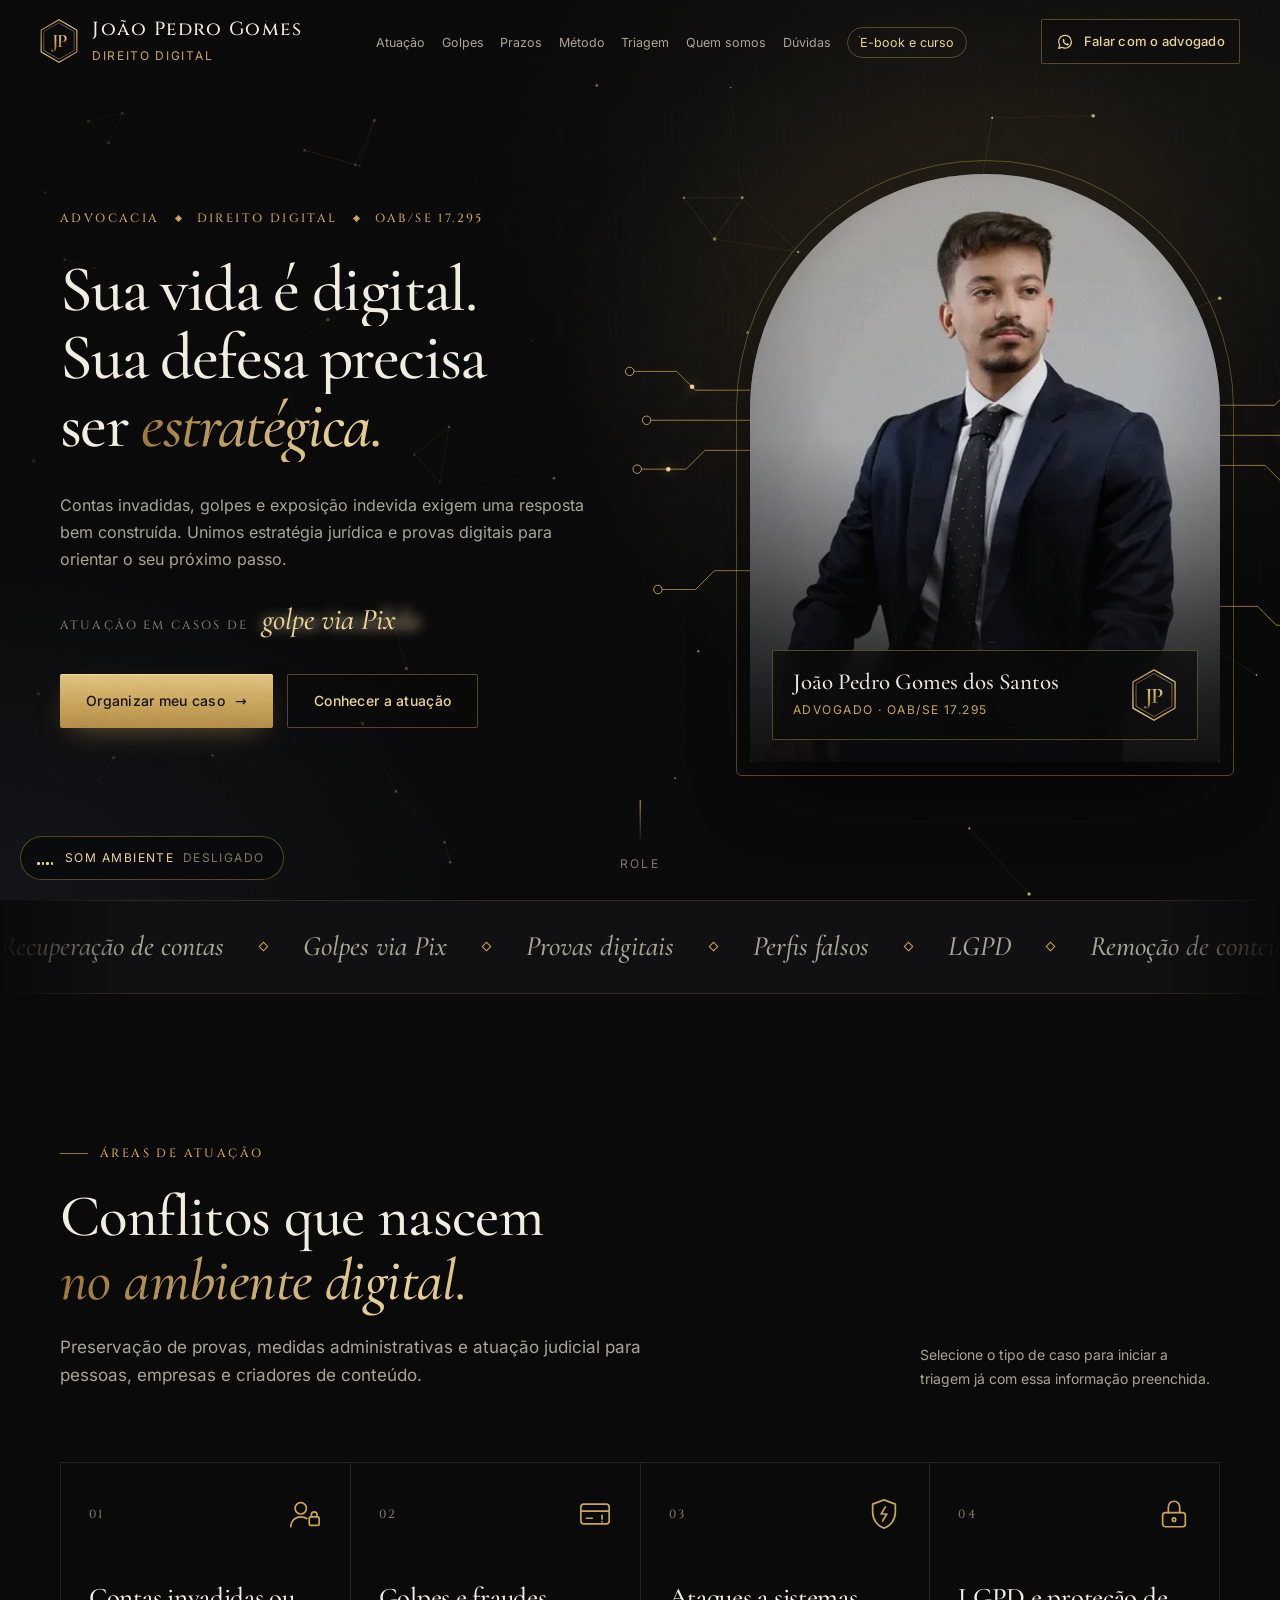
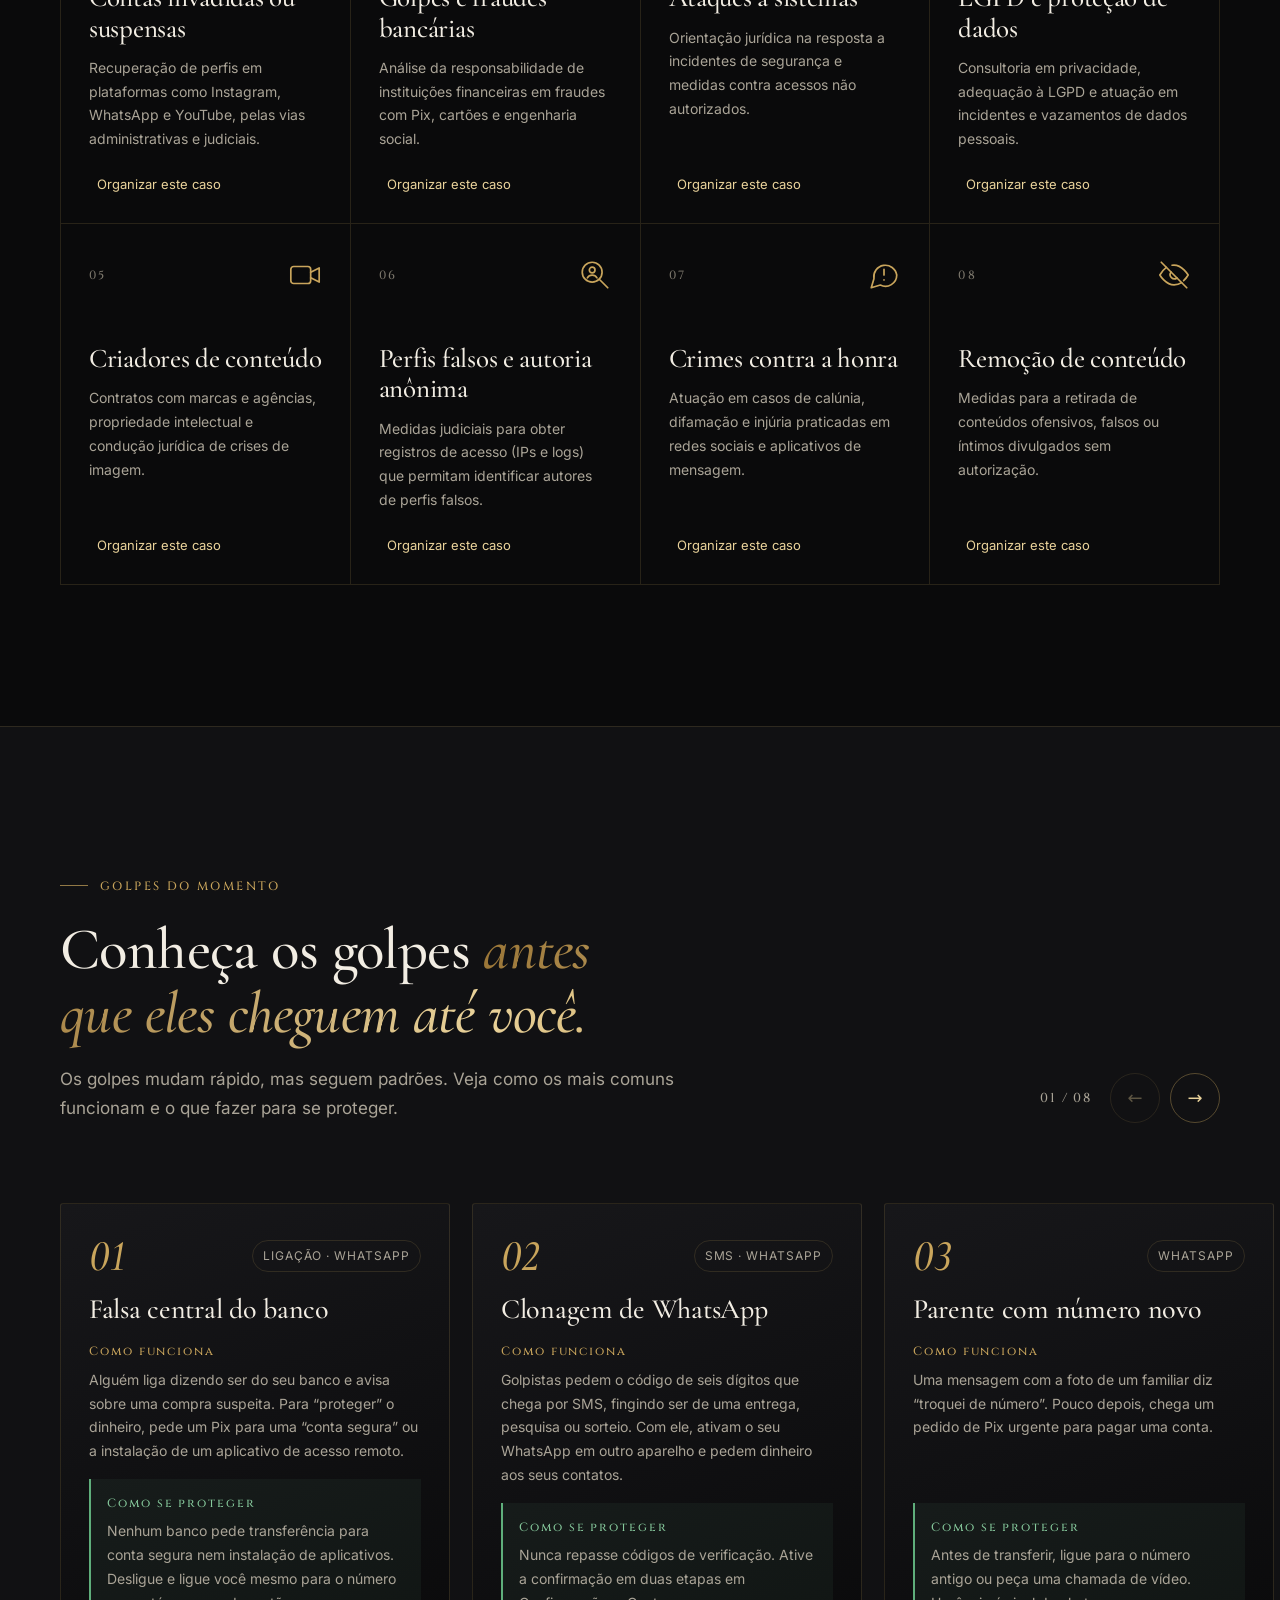
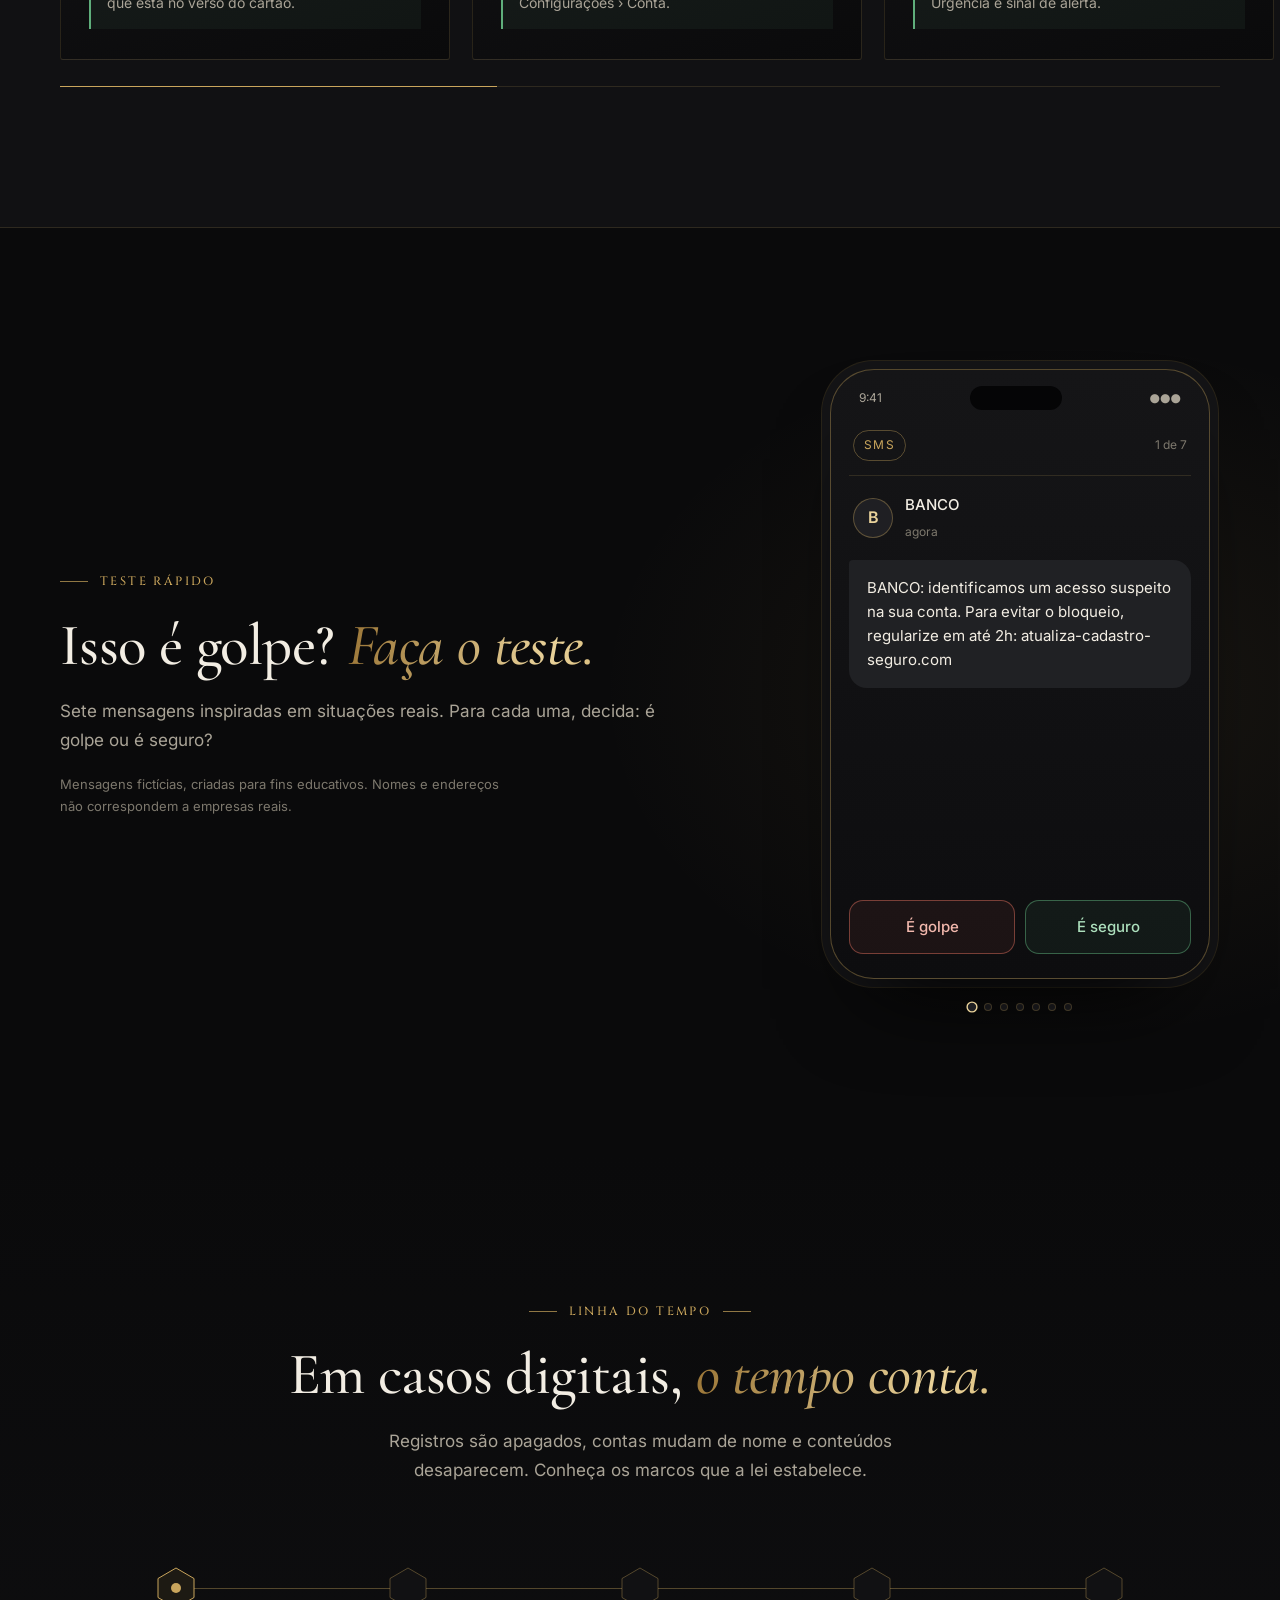
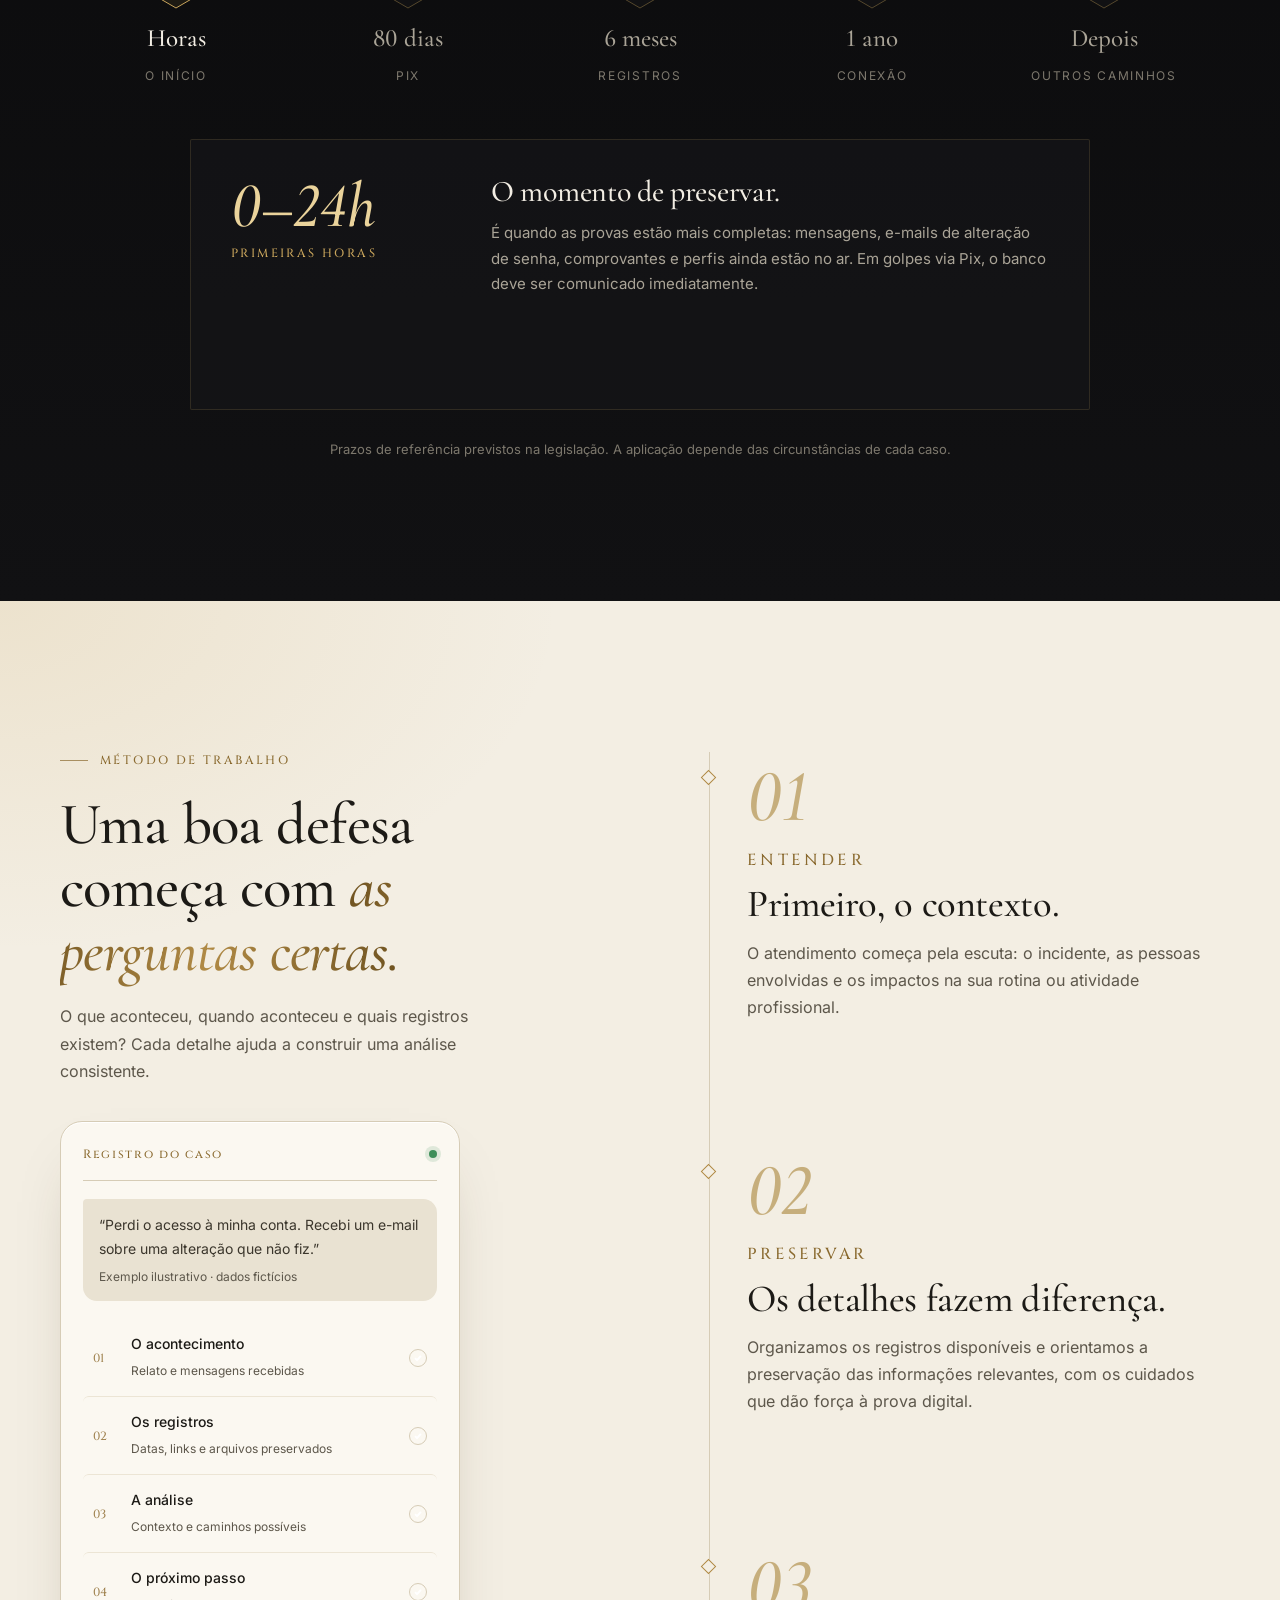
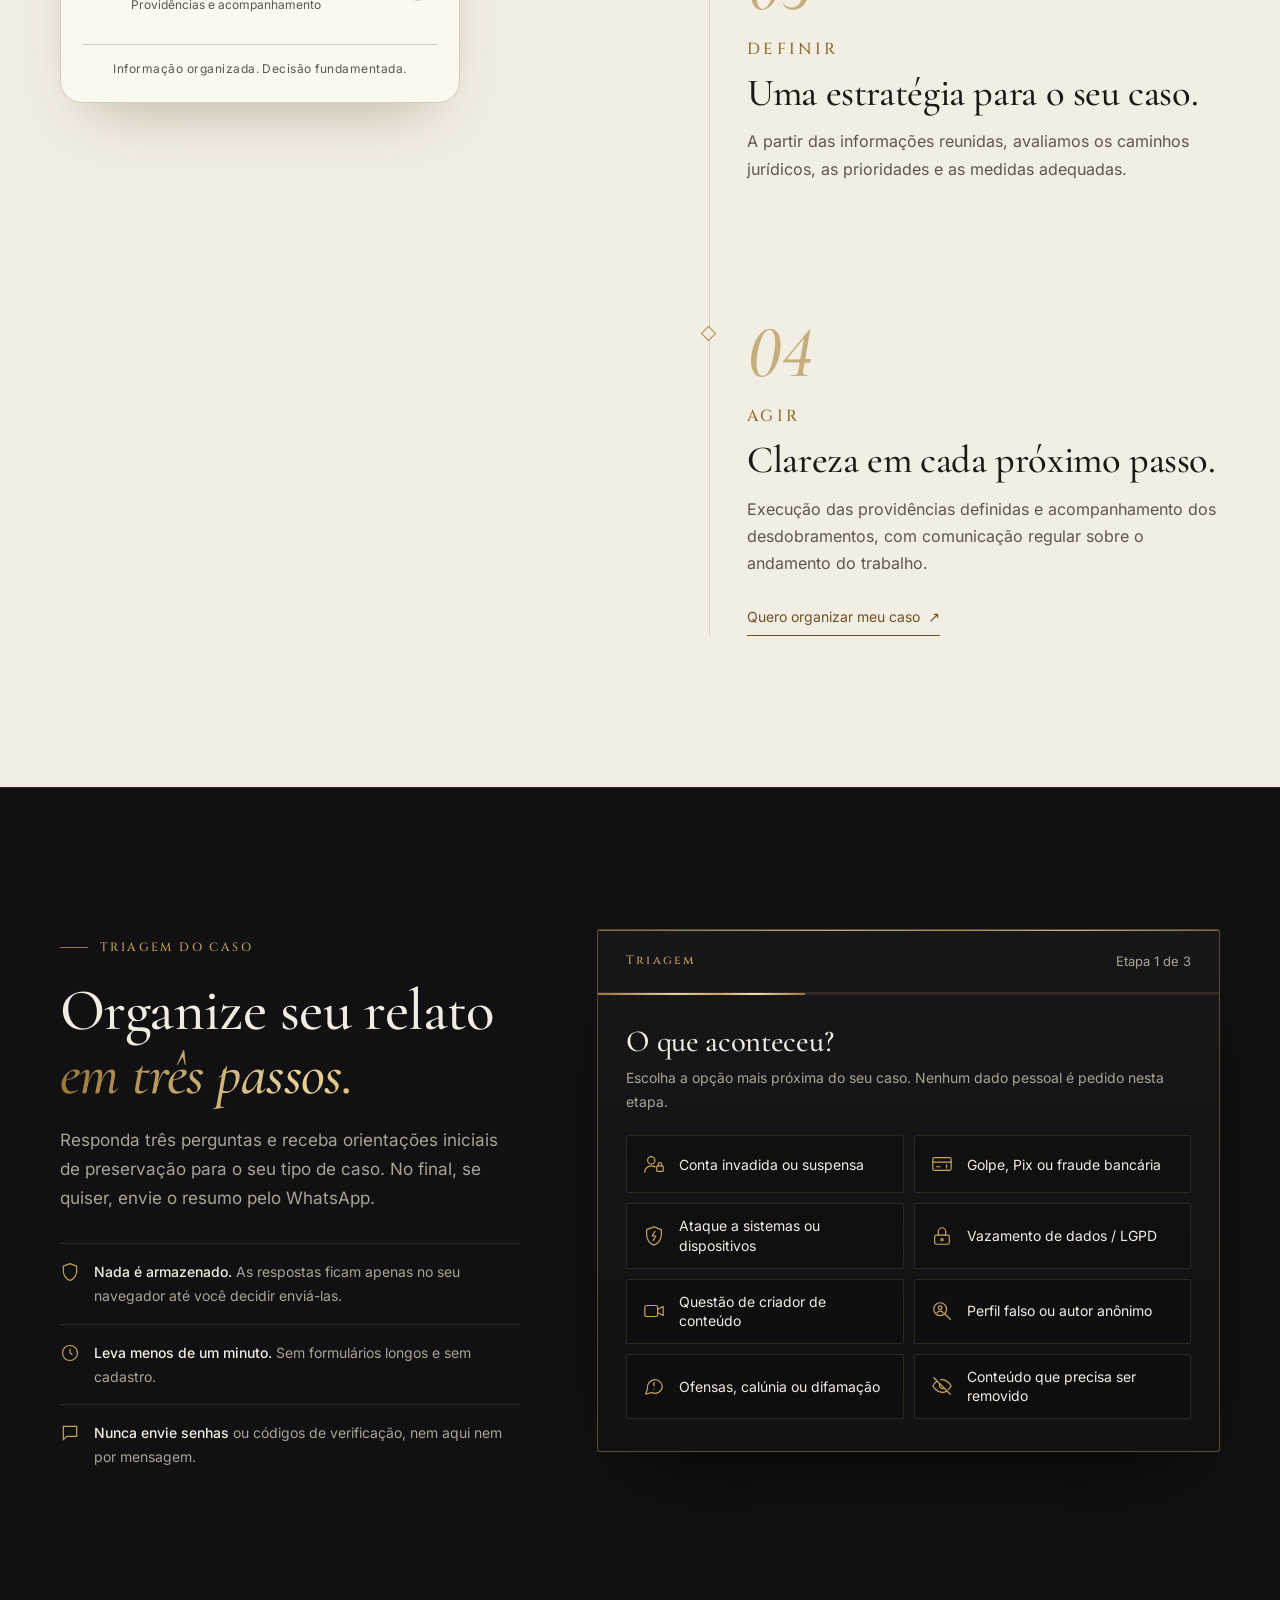
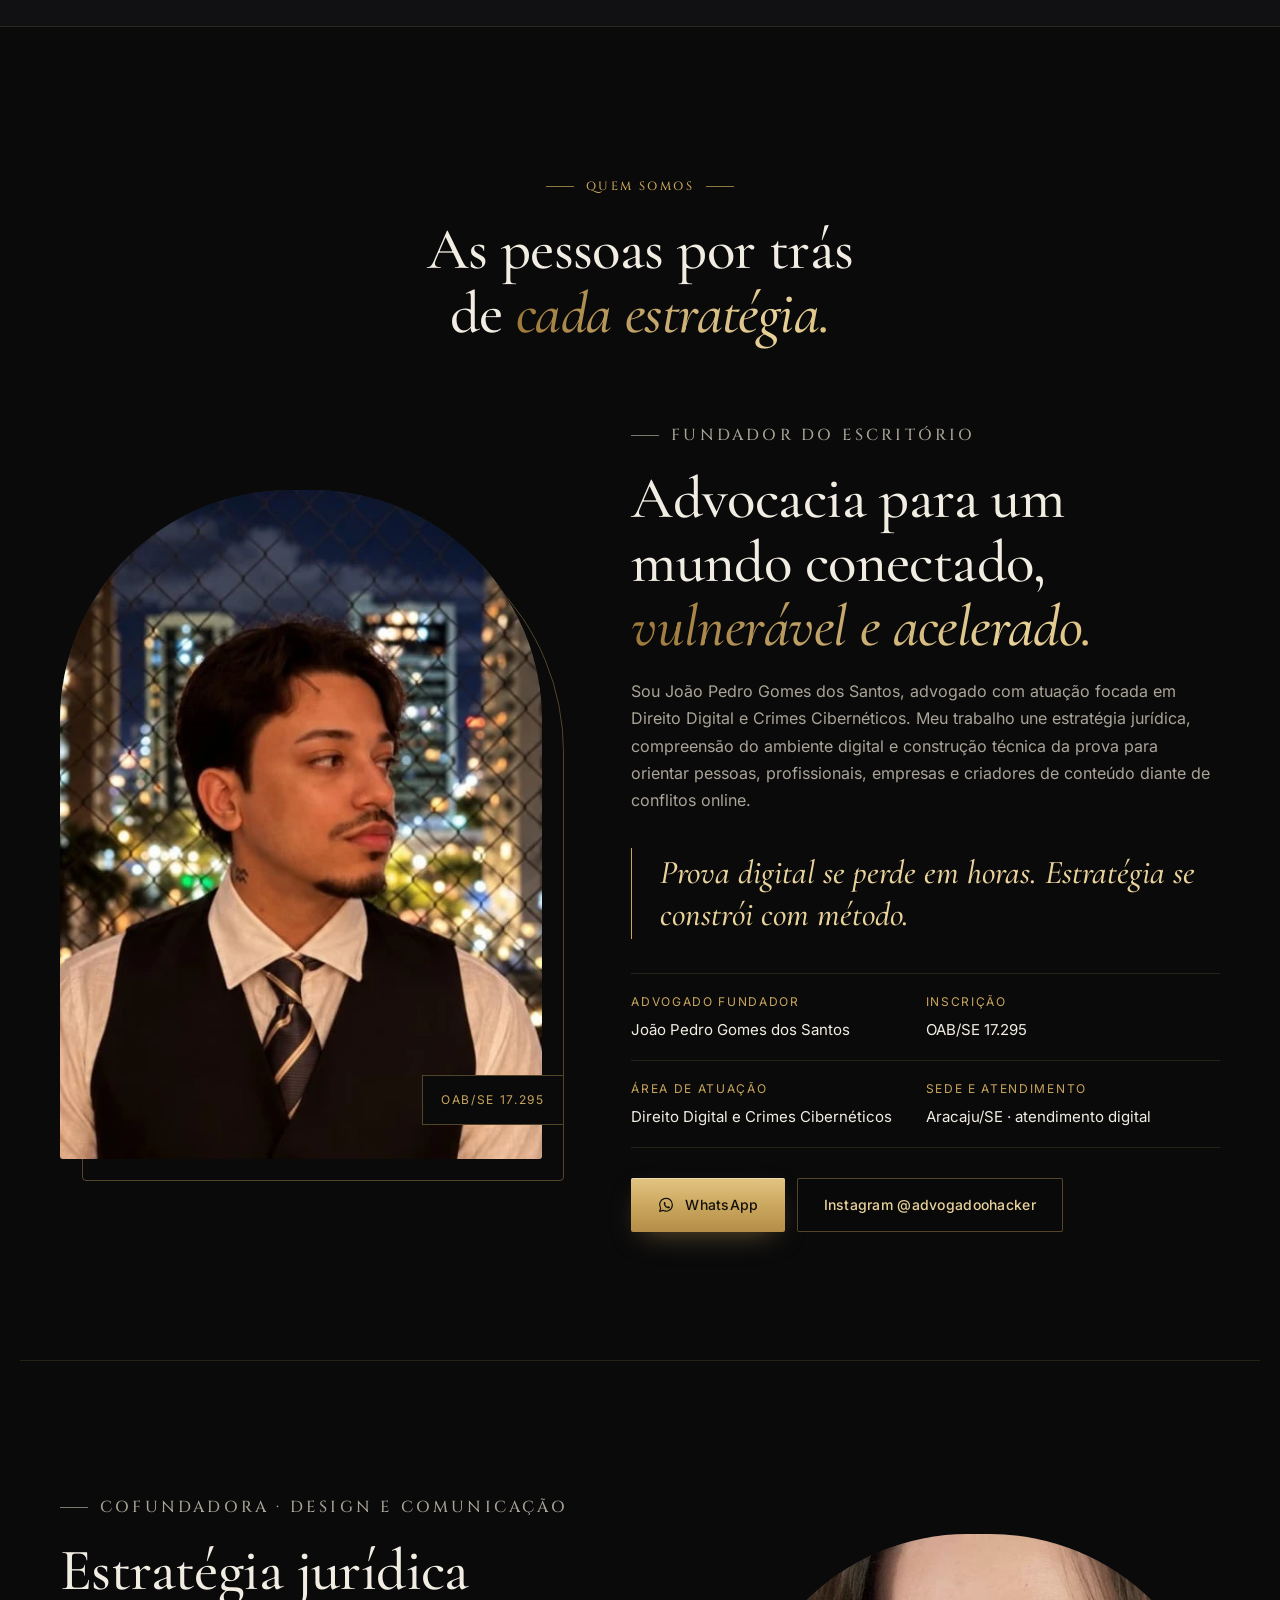
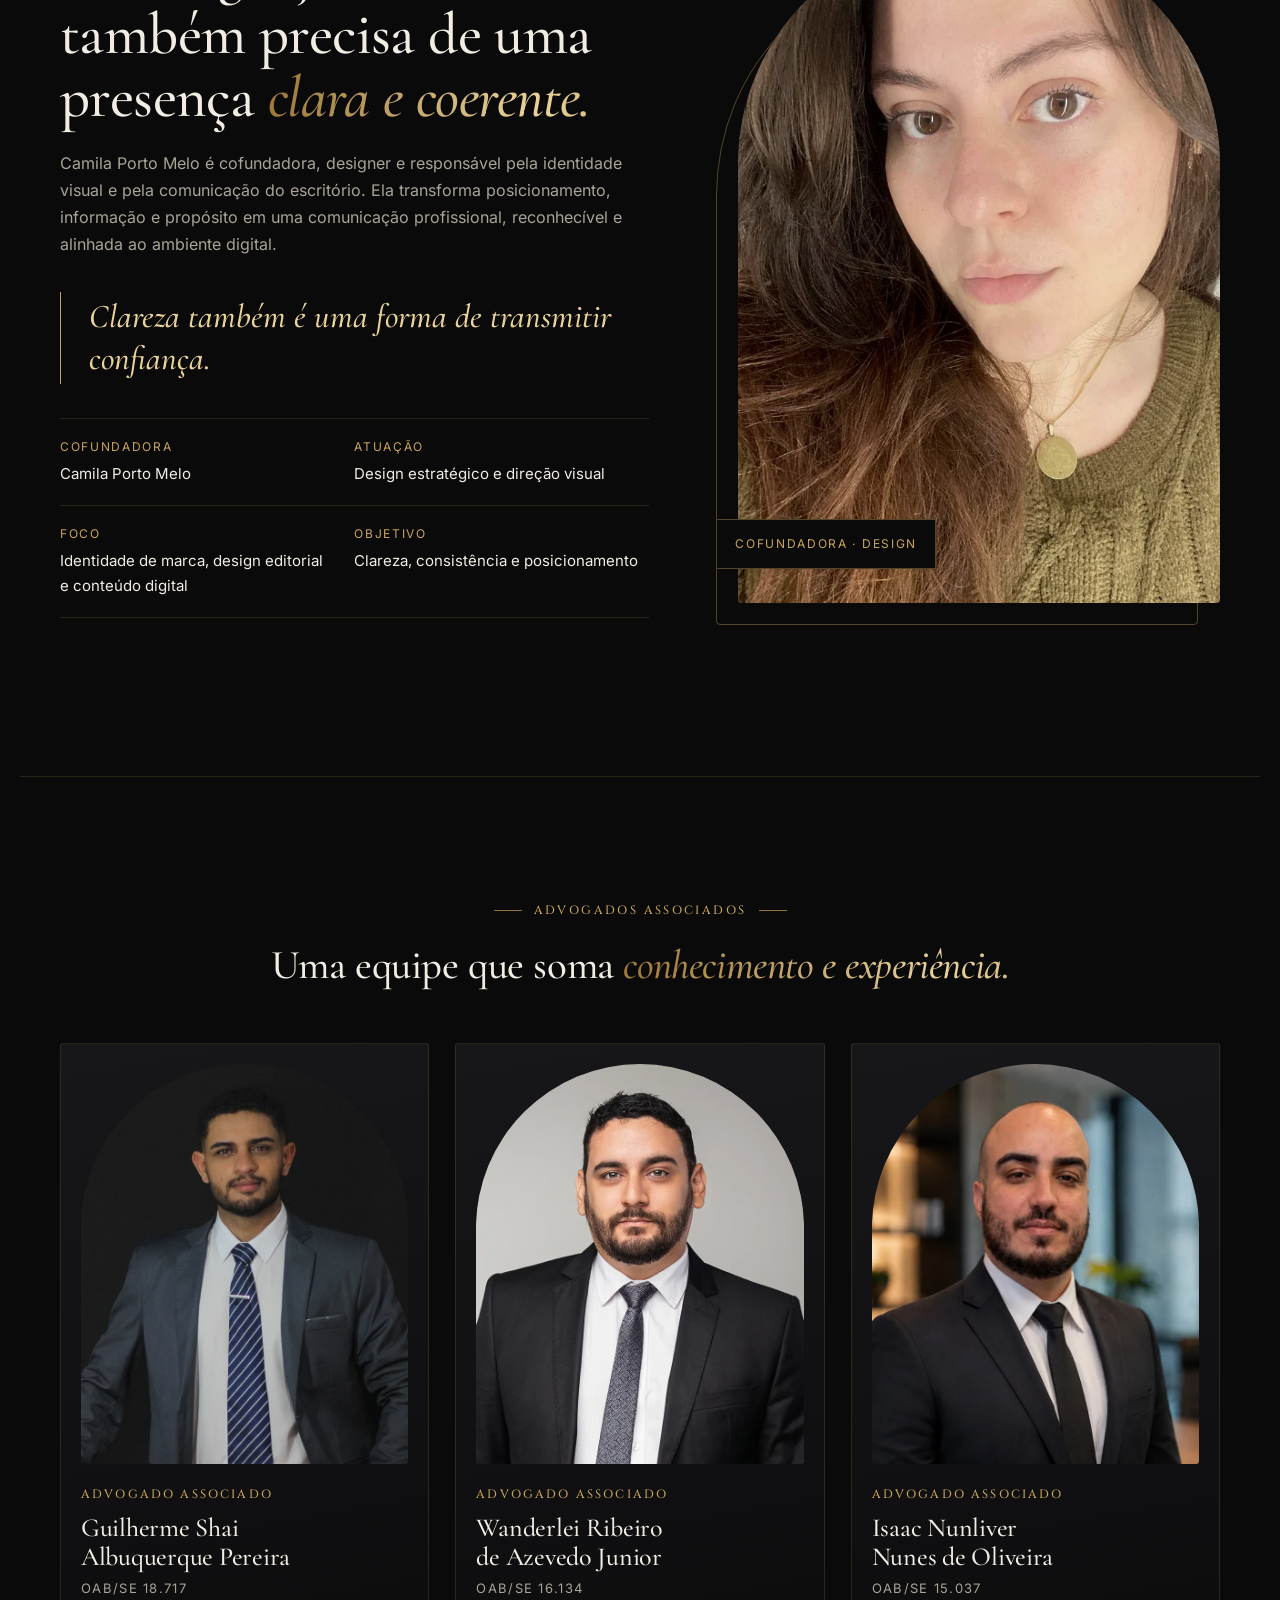
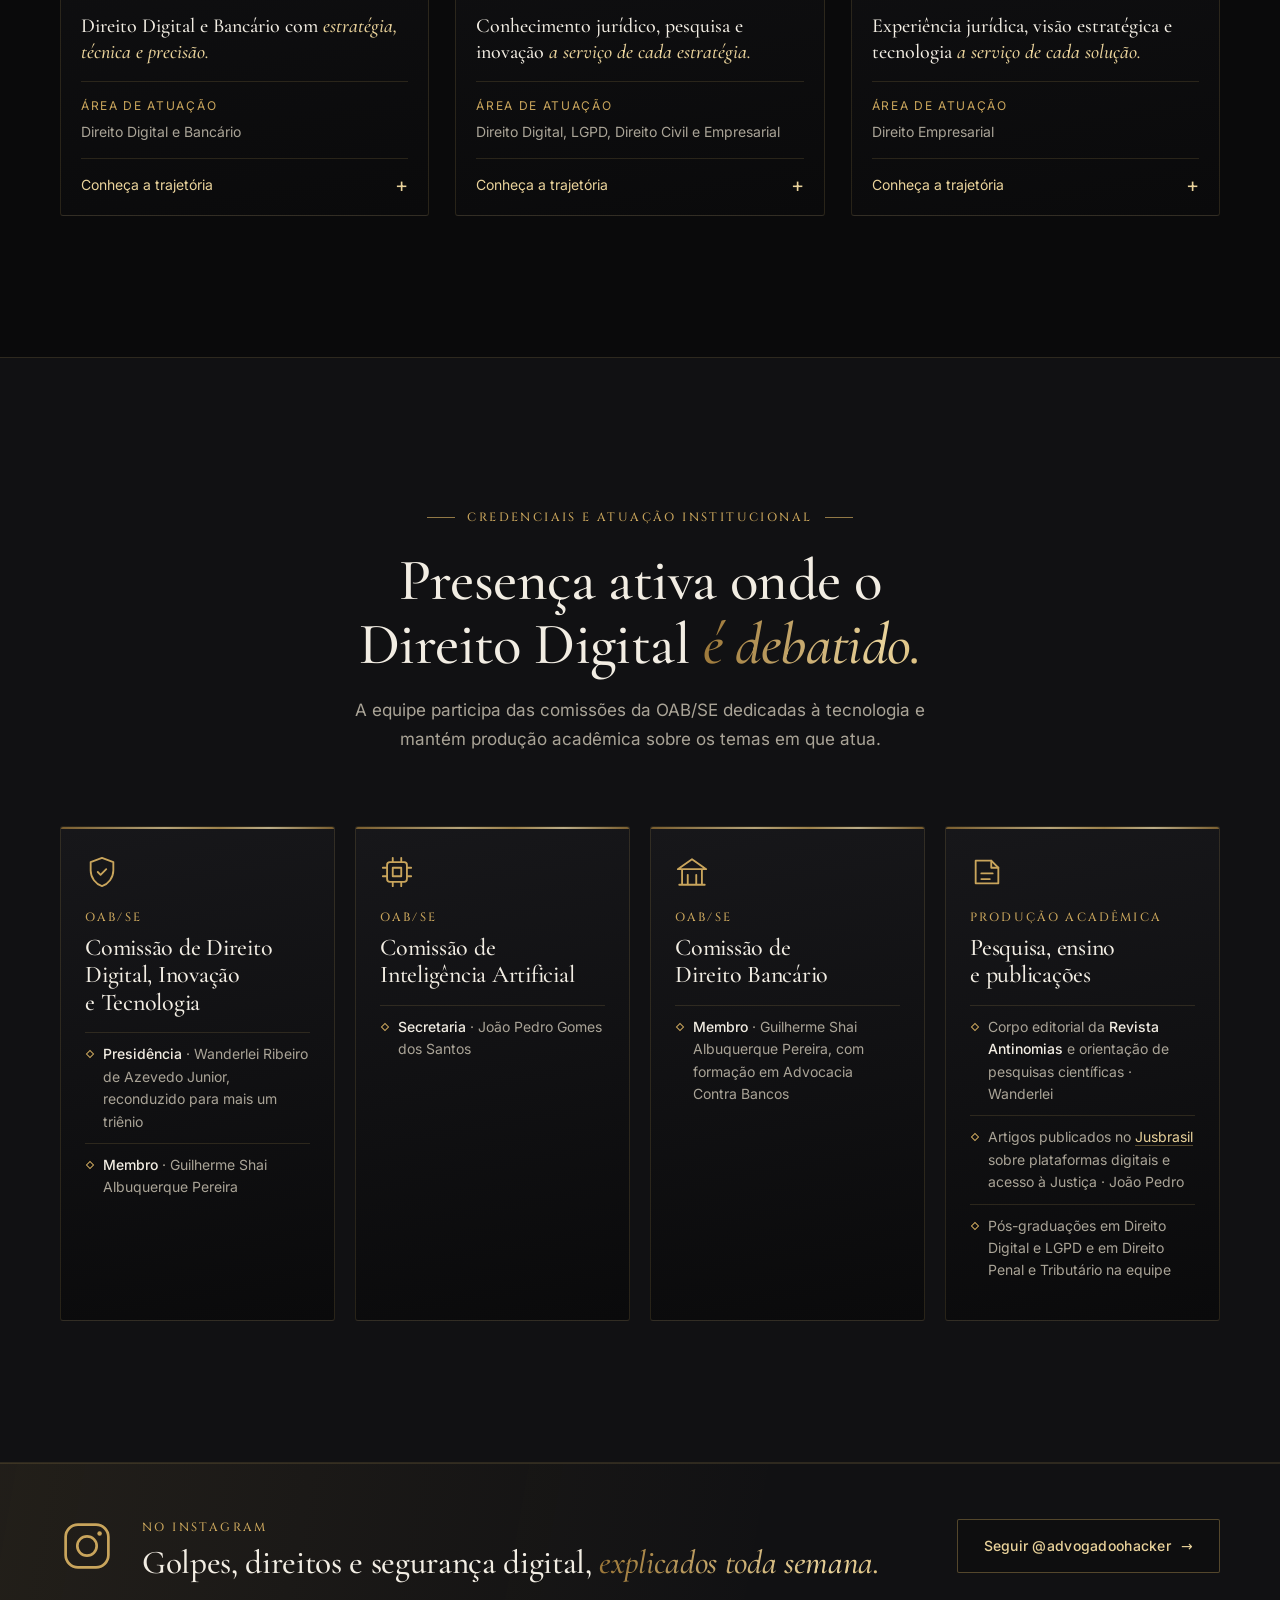
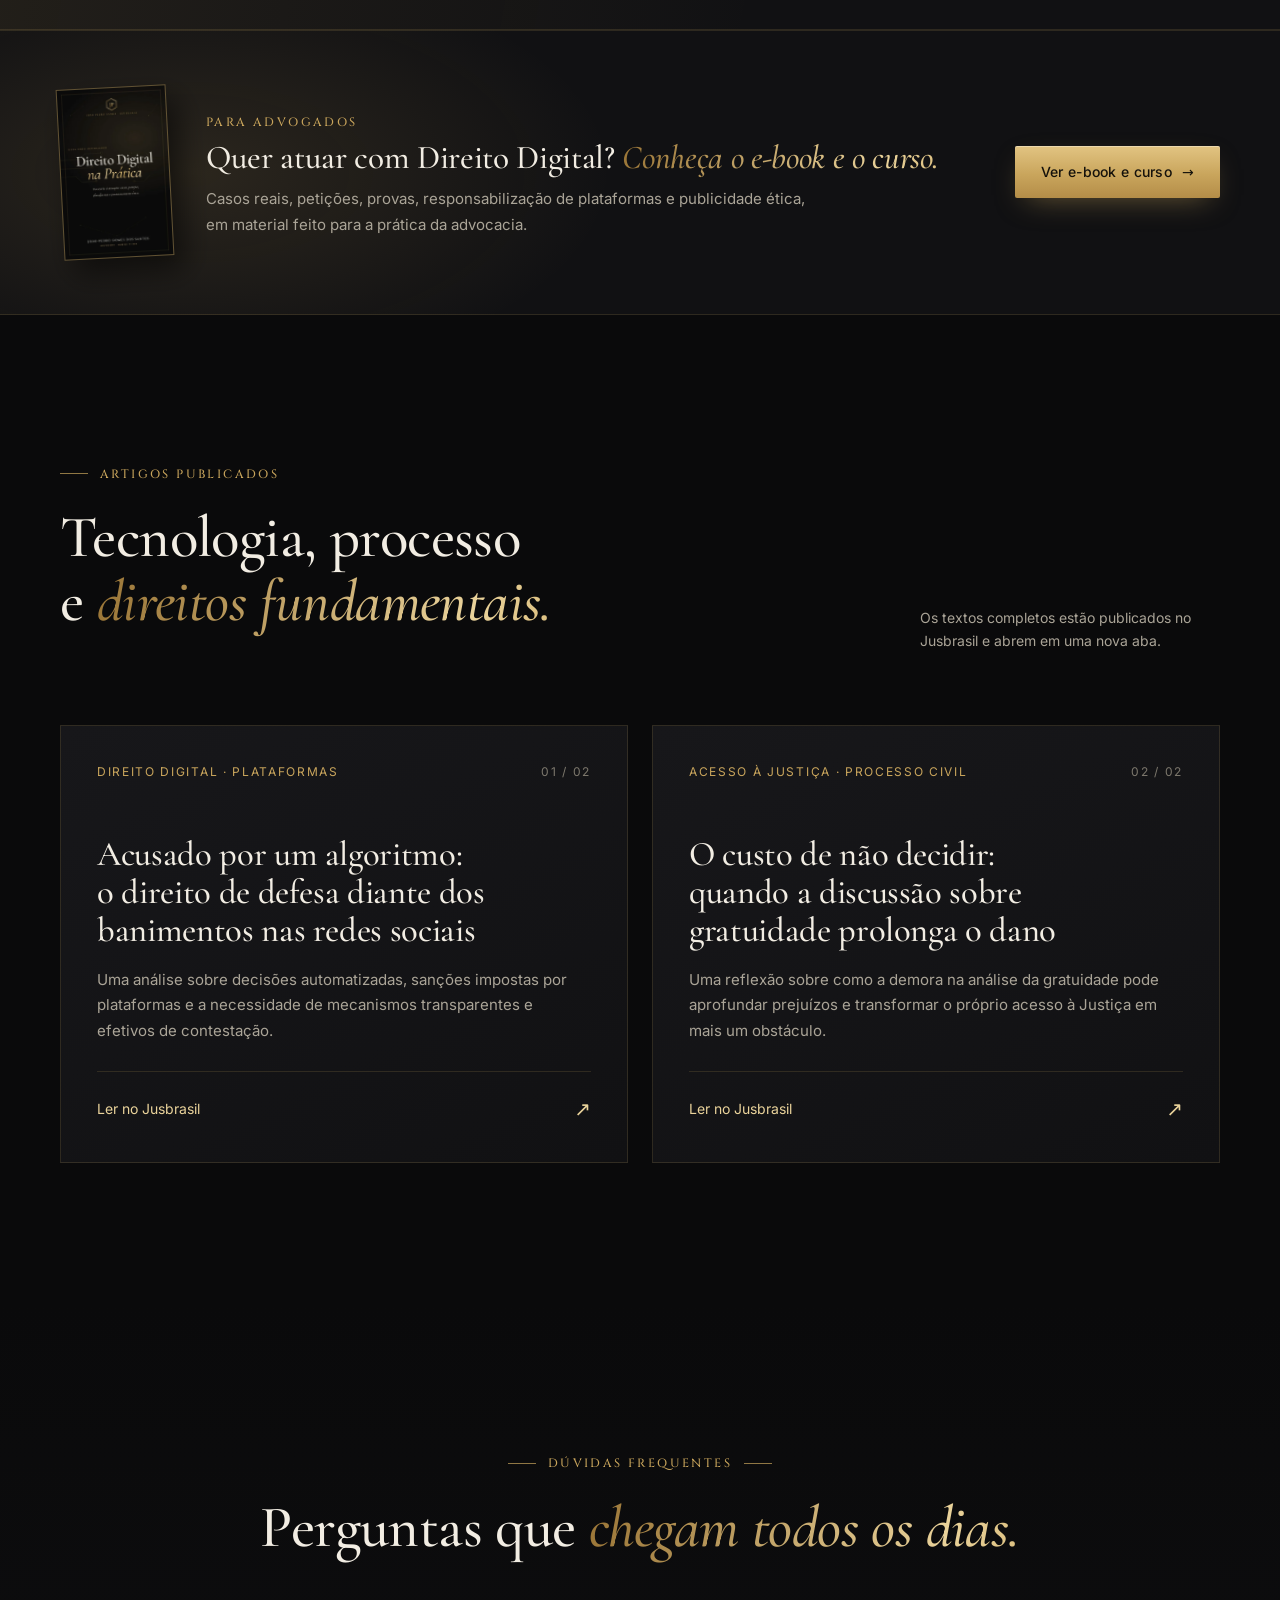
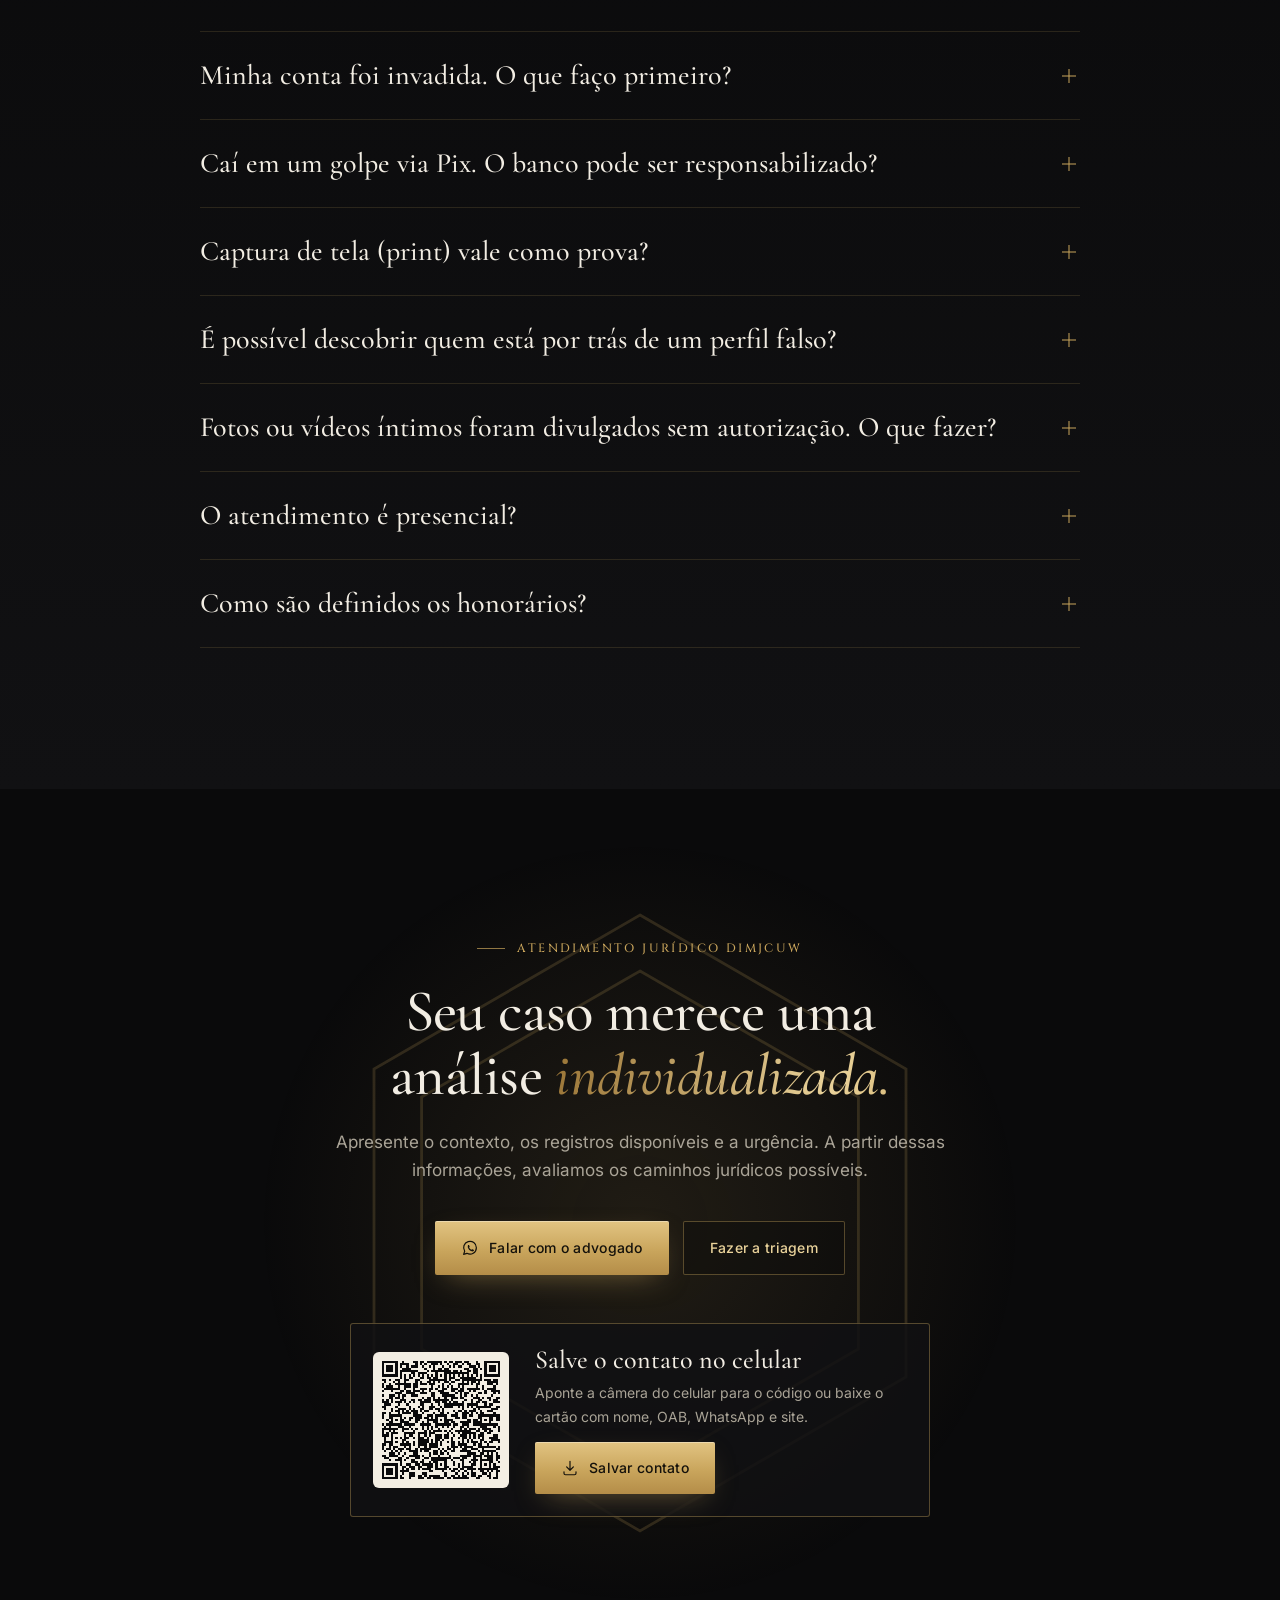
==== commit c8174af9: "Seção de credenciais e atuação institucional; avaliações de alunos prontas - Página inicial: comissõ" ====
--- a/site/index.html
+++ b/site/index.html
@@ -760,6 +760,54 @@
       </div>
     </section>
 
+    <!-- ===================== CREDENCIAIS E ATUAÇÃO INSTITUCIONAL ===================== -->
+    <section class="section cred-section" id="credenciais" aria-labelledby="cred-title">
+      <div class="container">
+        <div class="section-head center reveal">
+          <p class="eyebrow">Credenciais e atuação institucional</p>
+          <h2 class="section-title" id="cred-title">Presença ativa onde o Direito Digital <em>é debatido.</em></h2>
+          <p class="lead" style="margin-inline:auto">A equipe participa das comissões da OAB/SE dedicadas à tecnologia e mantém produção acadêmica sobre os temas em que atua.</p>
+        </div>
+        <div class="cred-grid">
+          <article class="cred-card reveal" style="--i:0">
+            <svg class="cred-icon" viewBox="0 0 24 24" aria-hidden="true"><path d="M12 2 4 5v6c0 5 3.5 9.5 8 11 4.5-1.5 8-6 8-11V5z"/><path d="m9 12 2 2 4-4"/></svg>
+            <p class="cred-org">OAB/SE</p>
+            <h3>Comissão de Direito Digital, Inovação e Tecnologia</h3>
+            <ul>
+              <li><b>Presidência</b> · Wanderlei Ribeiro de Azevedo Junior, reconduzido para mais um triênio</li>
+              <li><b>Membro</b> · Guilherme Shai Albuquerque Pereira</li>
+            </ul>
+          </article>
+          <article class="cred-card reveal" style="--i:1">
+            <svg class="cred-icon" viewBox="0 0 24 24" aria-hidden="true"><rect x="5" y="5" width="14" height="14" rx="2"/><rect x="9" y="9" width="6" height="6"/><path d="M9 2v3M15 2v3M9 19v3M15 19v3M2 9h3M2 15h3M19 9h3M19 15h3"/></svg>
+            <p class="cred-org">OAB/SE</p>
+            <h3>Comissão de Inteligência Artificial</h3>
+            <ul>
+              <li><b>Secretaria</b> · João Pedro Gomes dos Santos</li>
+            </ul>
+          </article>
+          <article class="cred-card reveal" style="--i:2">
+            <svg class="cred-icon" viewBox="0 0 24 24" aria-hidden="true"><path d="M3 21h18M5 21V10M19 21V10M9 21v-7M15 21v-7M2 10l10-7 10 7z"/></svg>
+            <p class="cred-org">OAB/SE</p>
+            <h3>Comissão de Direito Bancário</h3>
+            <ul>
+              <li><b>Membro</b> · Guilherme Shai Albuquerque Pereira, com formação em Advocacia Contra Bancos</li>
+            </ul>
+          </article>
+          <article class="cred-card reveal" style="--i:3">
+            <svg class="cred-icon" viewBox="0 0 24 24" aria-hidden="true"><path d="M4 4h11l5 5v11H4z"/><path d="M15 4v5h5M8 13h8M8 17h6"/></svg>
+            <p class="cred-org">Produção acadêmica</p>
+            <h3>Pesquisa, ensino e publicações</h3>
+            <ul>
+              <li>Corpo editorial da <b>Revista Antinomias</b> e orientação de pesquisas científicas · Wanderlei</li>
+              <li>Artigos publicados no <a href="#artigos">Jusbrasil</a> sobre plataformas digitais e acesso à Justiça · João Pedro</li>
+              <li>Pós-graduações em Direito Digital e LGPD e em Direito Penal e Tributário na equipe</li>
+            </ul>
+          </article>
+        </div>
+      </div>
+    </section>
+
     <!-- ===================== INSTAGRAM ===================== -->
     <section class="insta-band" aria-labelledby="insta-title">
       <div class="container insta-inner reveal">
--- a/site/assets/css/style.css
+++ b/site/assets/css/style.css
@@ -1046,3 +1046,35 @@
 .site-header .brand-sub { white-space: nowrap; }
 @media (max-width: 1440px) { .site-header .brand-sub .long { display: none; } .main-nav ul { gap: 16px; } }
 @media (max-width: 1320px) { .main-nav ul { gap: 13px; } .main-nav a { font-size: 12.5px; } .header-cta { padding-inline: 14px; } }
+/* cabeçalho: botão e marca nunca encolhem; o menu se ajusta ao espaço que sobra */
+.site-header .container { max-width: 1400px; }
+.site-header .brand, .header-cta { flex-shrink: 0; }
+.main-nav { min-width: 0; }
+.main-nav ul { gap: clamp(12px, 1.3vw, 22px); }
+.site-header .brand-sub .long { display: none; }
+@media (min-width: 1600px) { .site-header .brand-sub .long { display: inline; } }
+
+/* ---------- Credenciais e atuação institucional ---------- */
+.cred-section { background: var(--ink-2); border-block: 1px solid var(--line); }
+.cred-grid { display: grid; grid-template-columns: repeat(4, minmax(0, 1fr)); gap: 20px; }
+.cred-card { position: relative; padding: 28px 24px; border: 1px solid var(--line); background: linear-gradient(170deg, var(--ink-3), var(--ink)); border-radius: 3px; overflow: hidden; }
+.cred-card::before { content: ""; position: absolute; inset: 0 0 auto; height: 2px; background: var(--gold-grad); opacity: .75; }
+.cred-icon { width: 34px; height: 34px; fill: none; stroke: var(--gold); stroke-width: 1.3; stroke-linecap: round; stroke-linejoin: round; margin-bottom: 18px; }
+.cred-org { font-family: var(--f-caps); font-size: 12px; letter-spacing: .18em; text-transform: uppercase; color: var(--gold); margin-bottom: 6px; }
+.cred-card h3 { font-size: 24px; line-height: 1.15; margin-bottom: 16px; text-wrap: balance; }
+.cred-card li { position: relative; padding: 10px 0 10px 18px; border-top: 1px solid var(--line); font-size: 14px; line-height: 1.6; color: var(--muted); }
+.cred-card li::before { content: ""; position: absolute; left: 2px; top: 18px; width: 6px; height: 6px; border: 1px solid var(--gold); transform: rotate(45deg); }
+.cred-card li b { color: var(--text); font-weight: 500; }
+.cred-card a { color: var(--gold-hi); border-bottom: 1px solid var(--line-strong); }
+@media (max-width: 1100px) { .cred-grid { grid-template-columns: 1fr 1fr; } }
+@media (max-width: 720px) { .cred-grid { grid-template-columns: 1fr; gap: 14px; } .cred-card { padding: 22px 20px; } .cred-card h3 { font-size: 22px; } }
+
+/* ---------- Avaliações de alunos (página para advogados) ---------- */
+.reviews-grid { display: grid; grid-template-columns: repeat(auto-fit, minmax(280px, 1fr)); gap: 20px; }
+.review { display: flex; flex-direction: column; gap: 14px; padding: 26px 24px; border: 1px solid var(--line); background: var(--ink-3); border-radius: 3px; }
+.review-product { align-self: flex-start; font-size: 12px; letter-spacing: .12em; text-transform: uppercase; color: var(--gold); border: 1px solid var(--line-strong); padding: 4px 10px; border-radius: 99px; }
+.review-stars { color: var(--gold); letter-spacing: 3px; }
+.review blockquote { font-family: var(--f-display); font-size: 20px; line-height: 1.4; font-style: italic; color: var(--text); flex: 1; }
+.review figcaption { padding-top: 14px; border-top: 1px solid var(--line); font-size: 14px; }
+.review figcaption b { display: block; font-weight: 500; }
+.review figcaption span { font-size: 13px; color: var(--muted); }
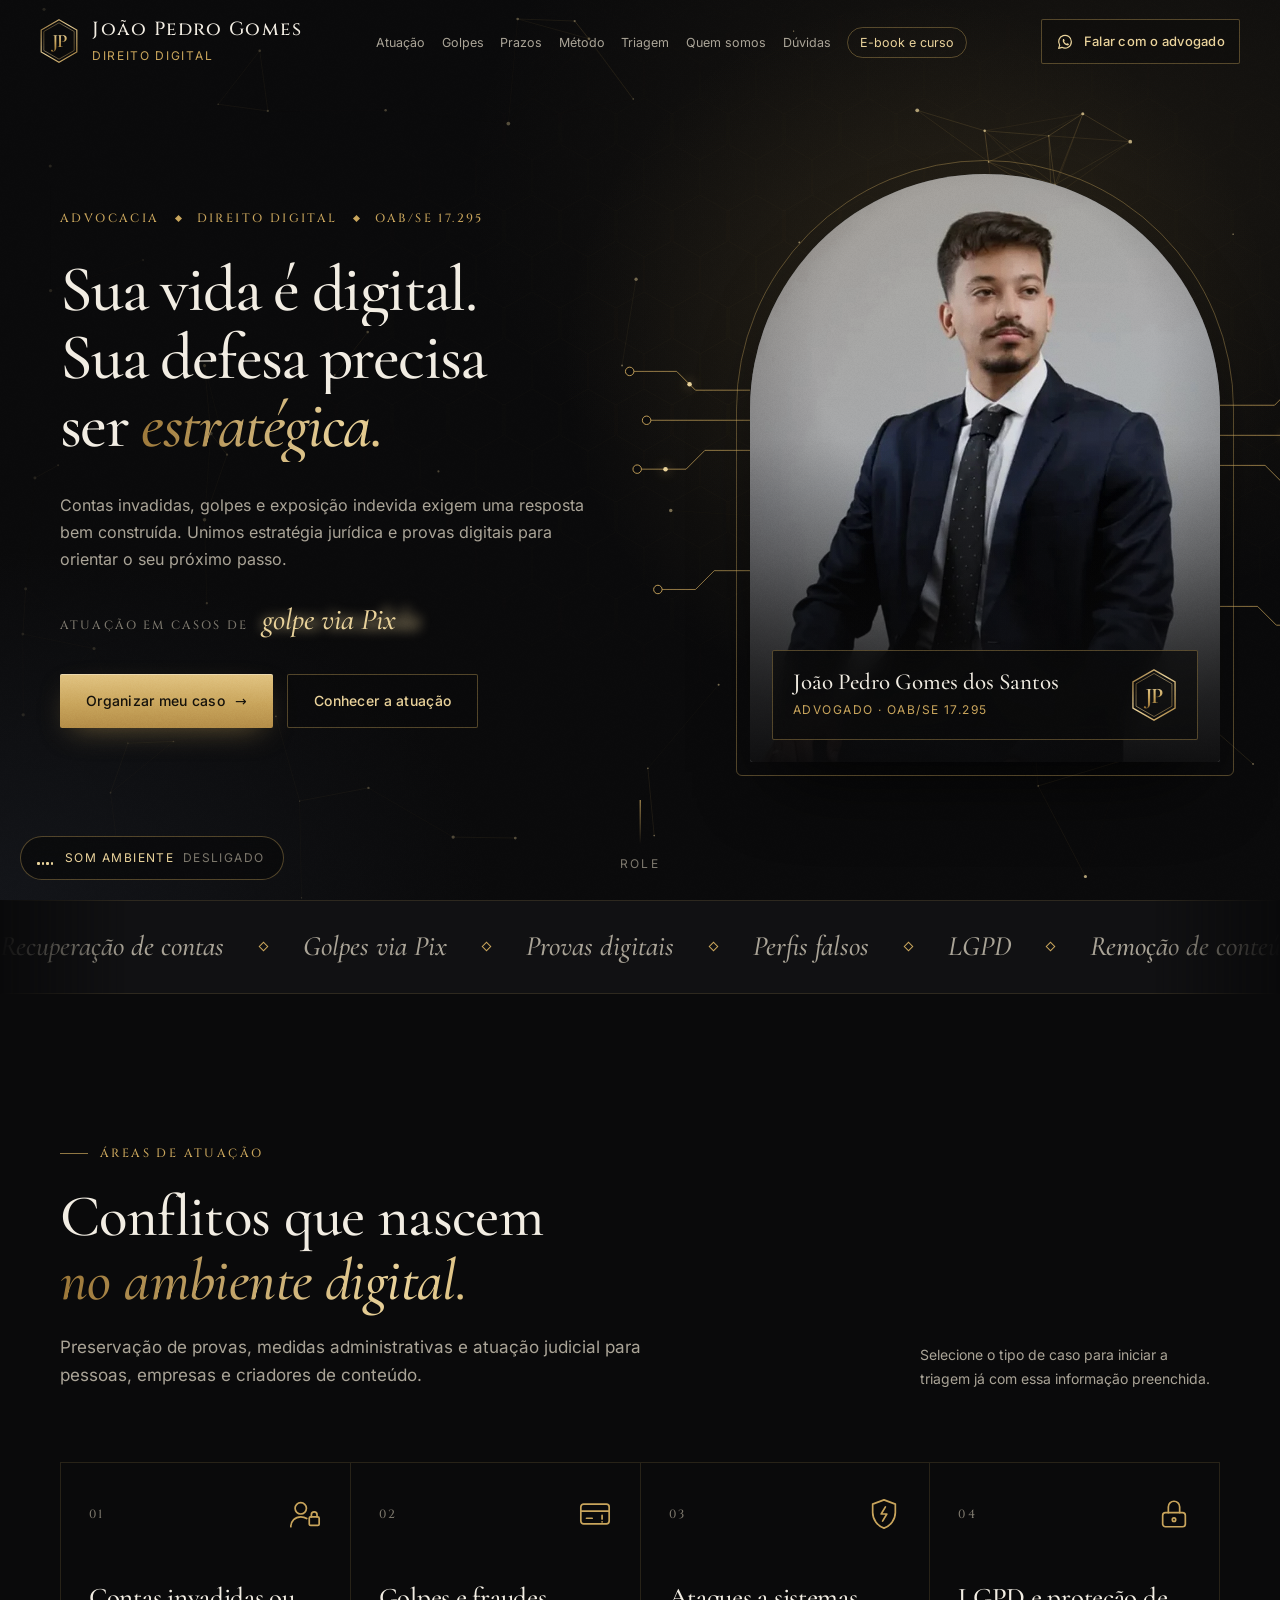
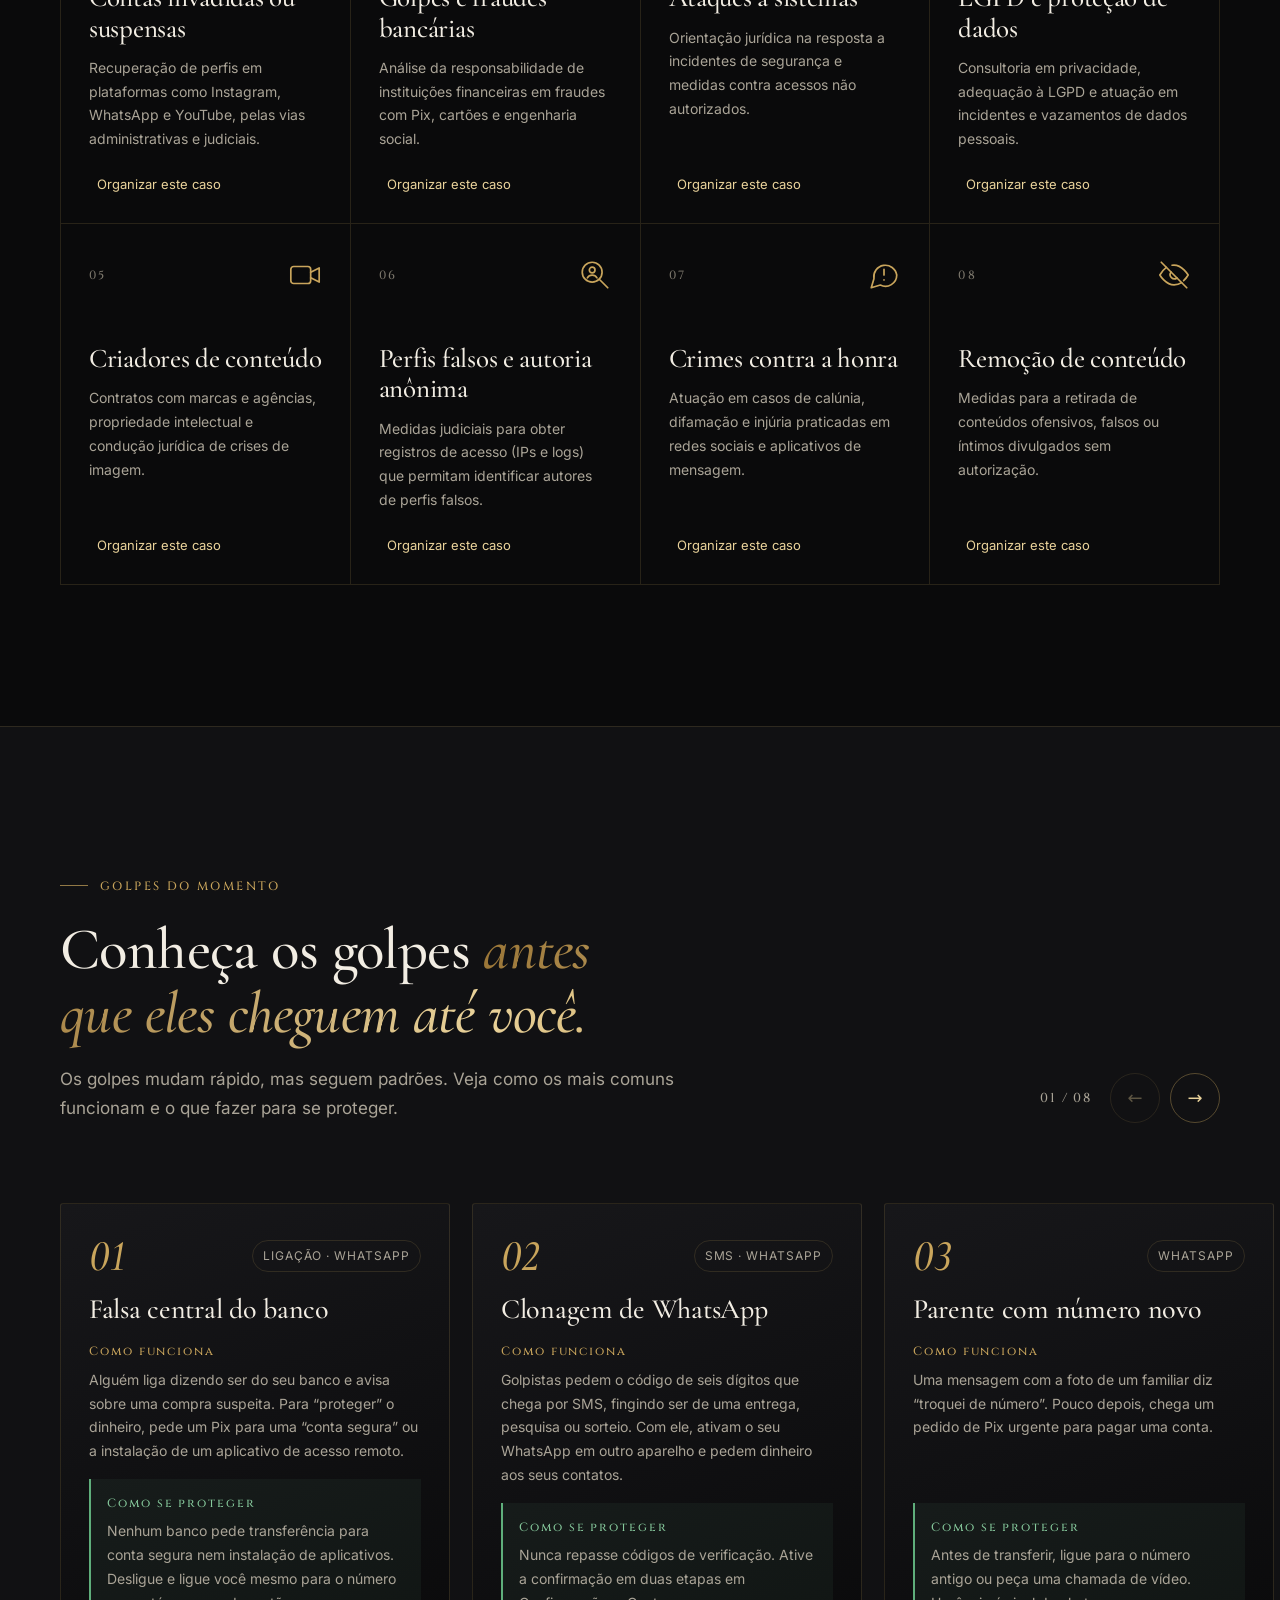
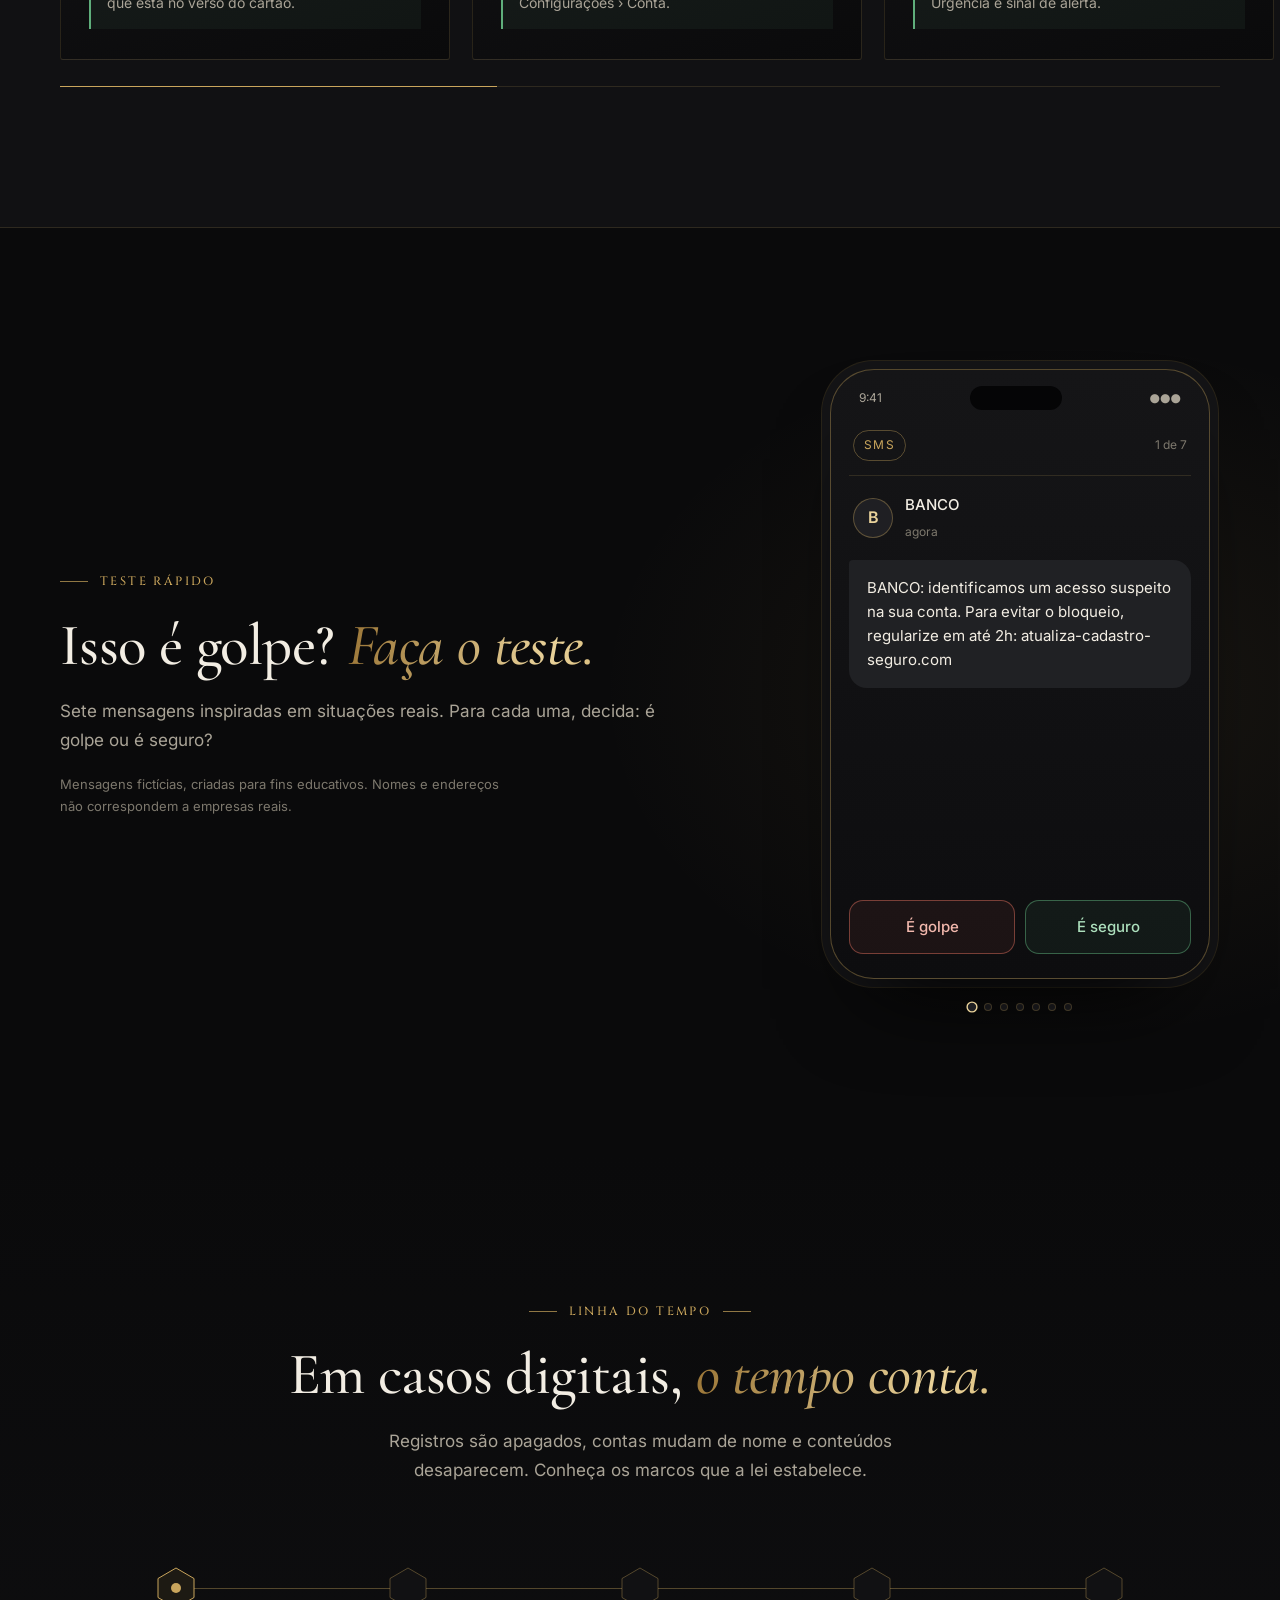
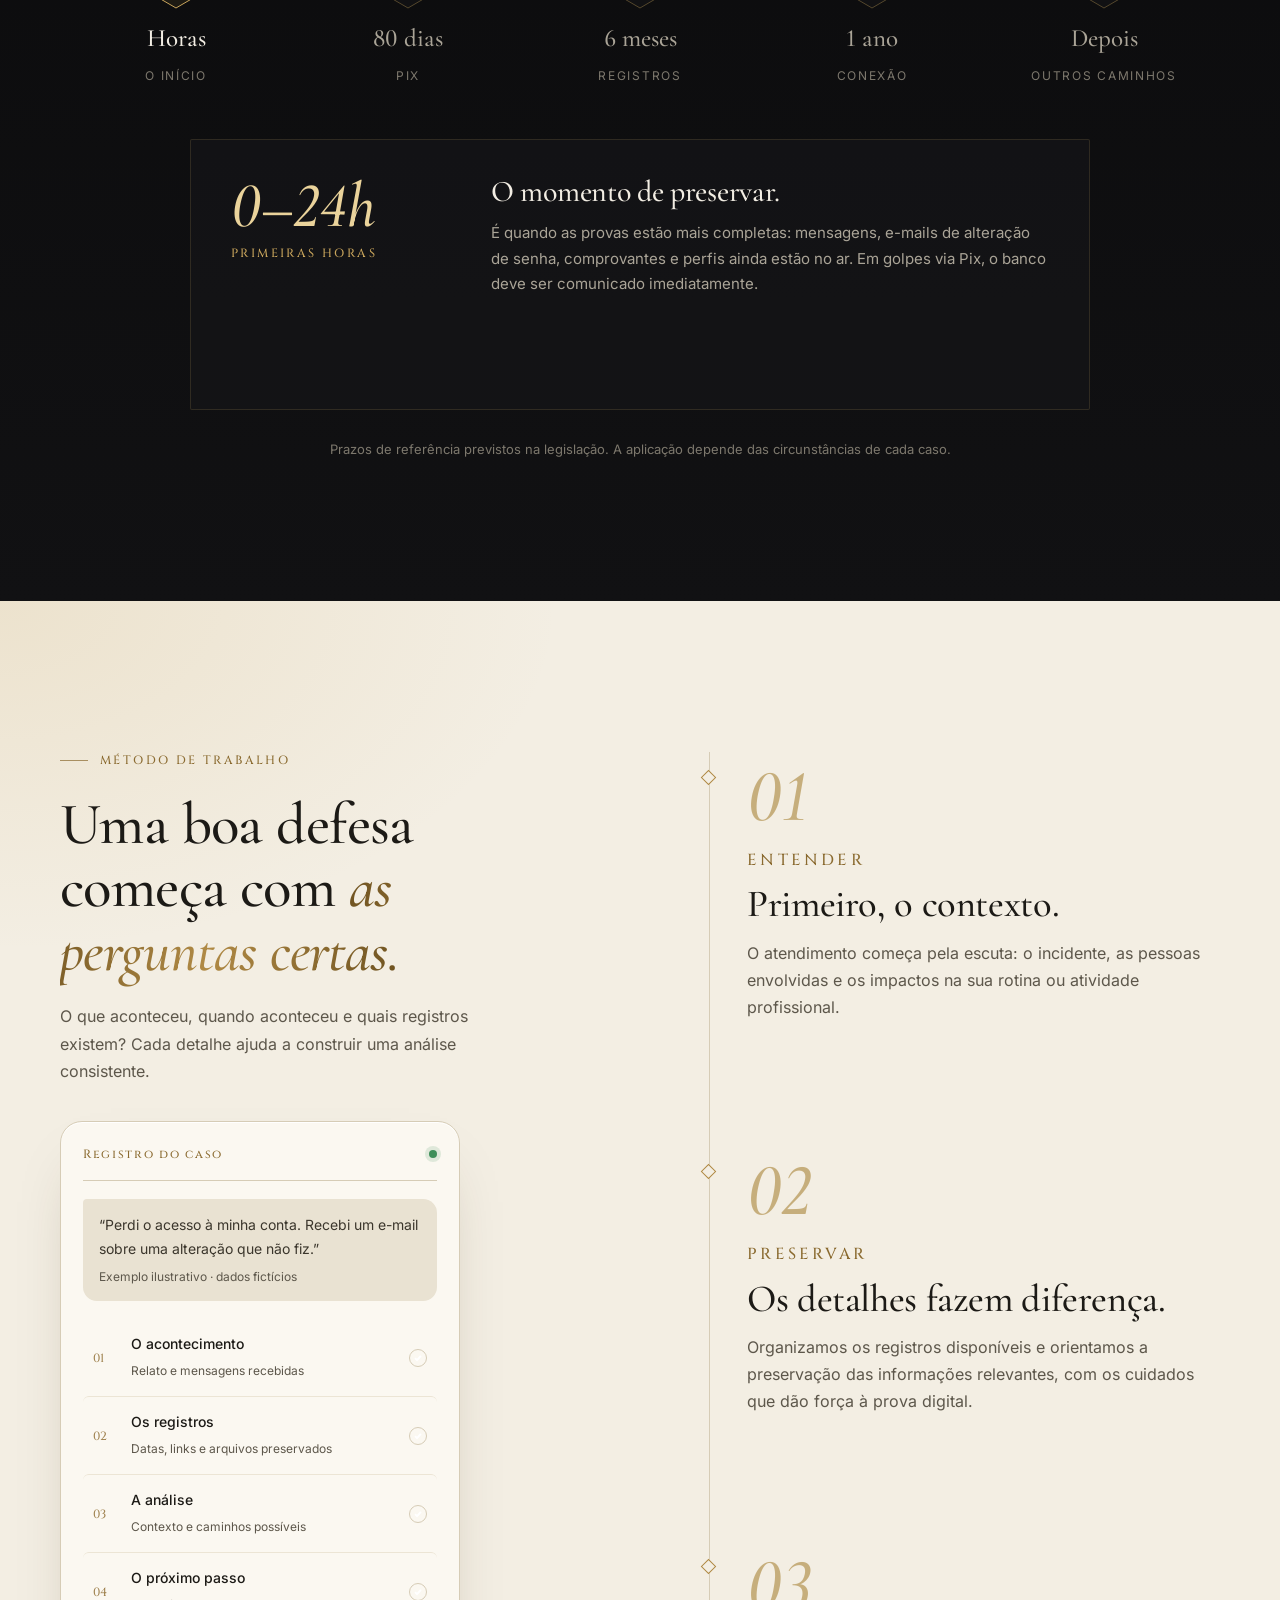
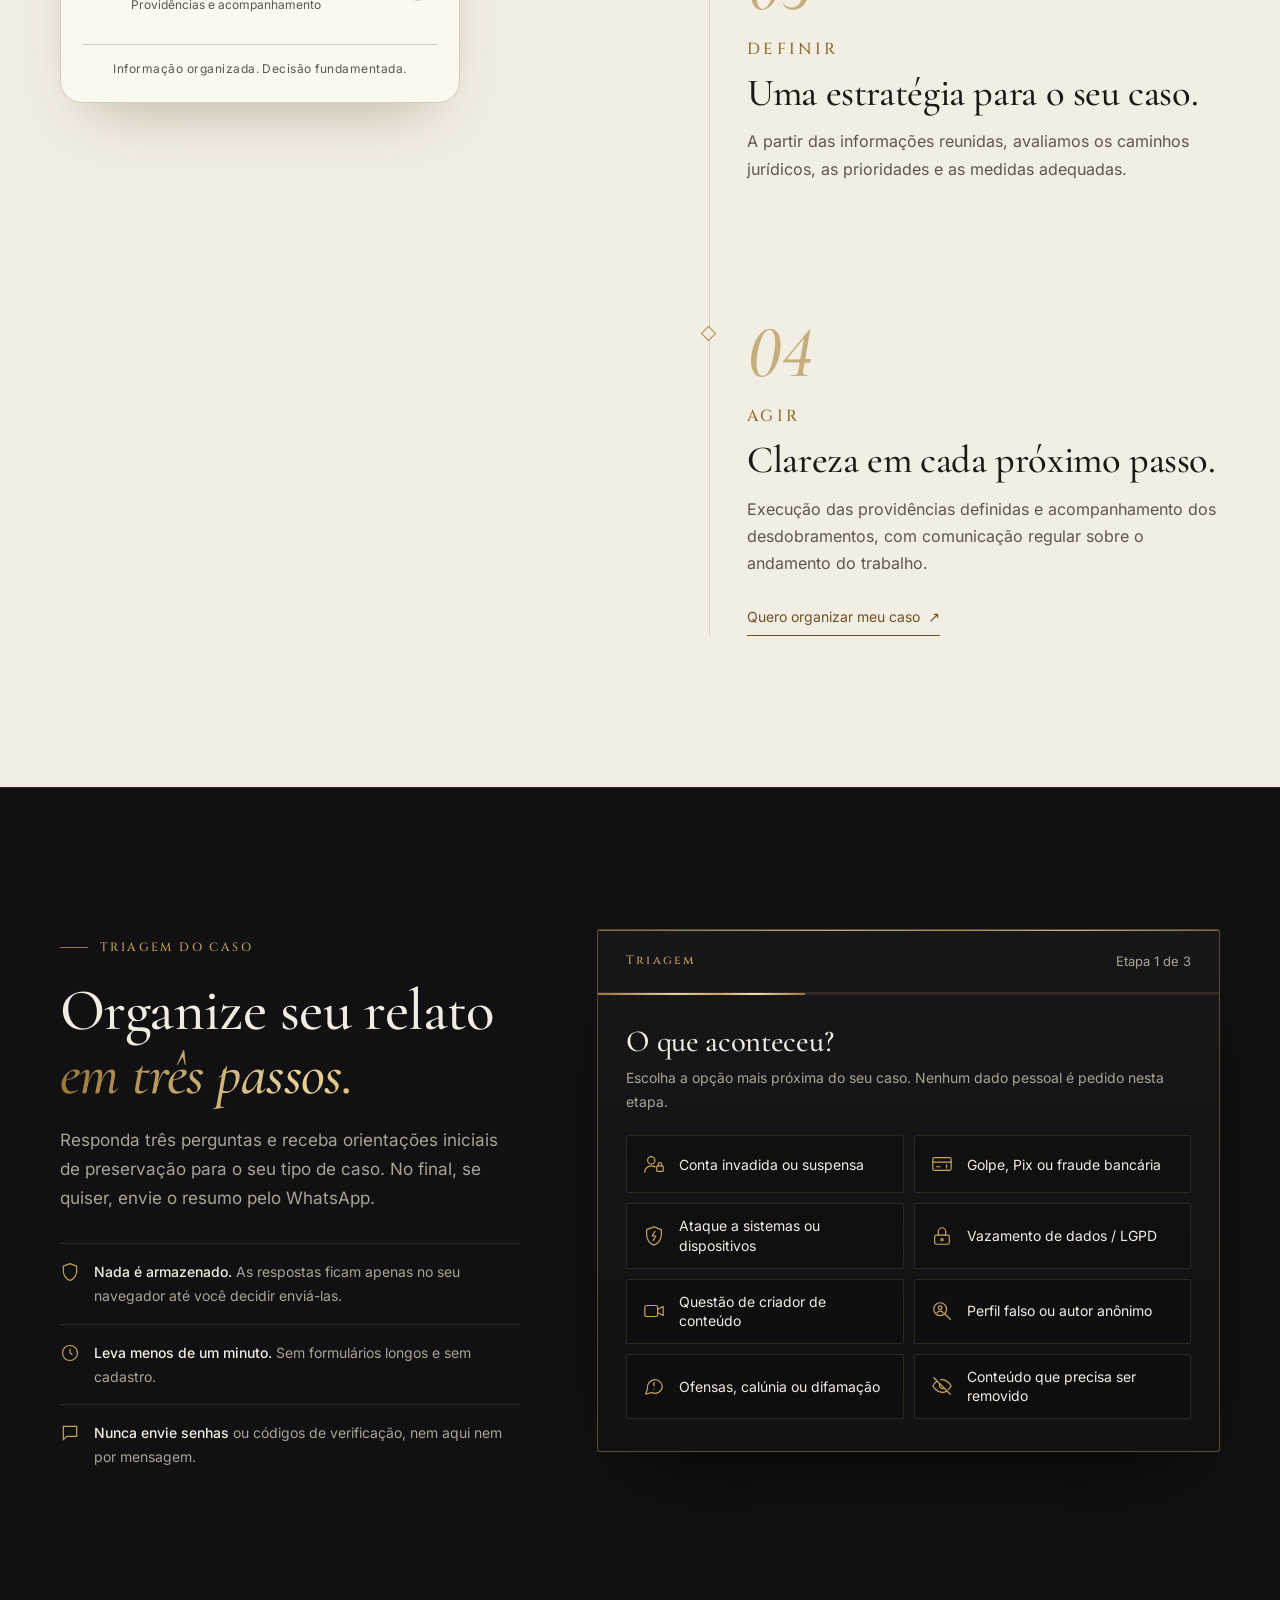
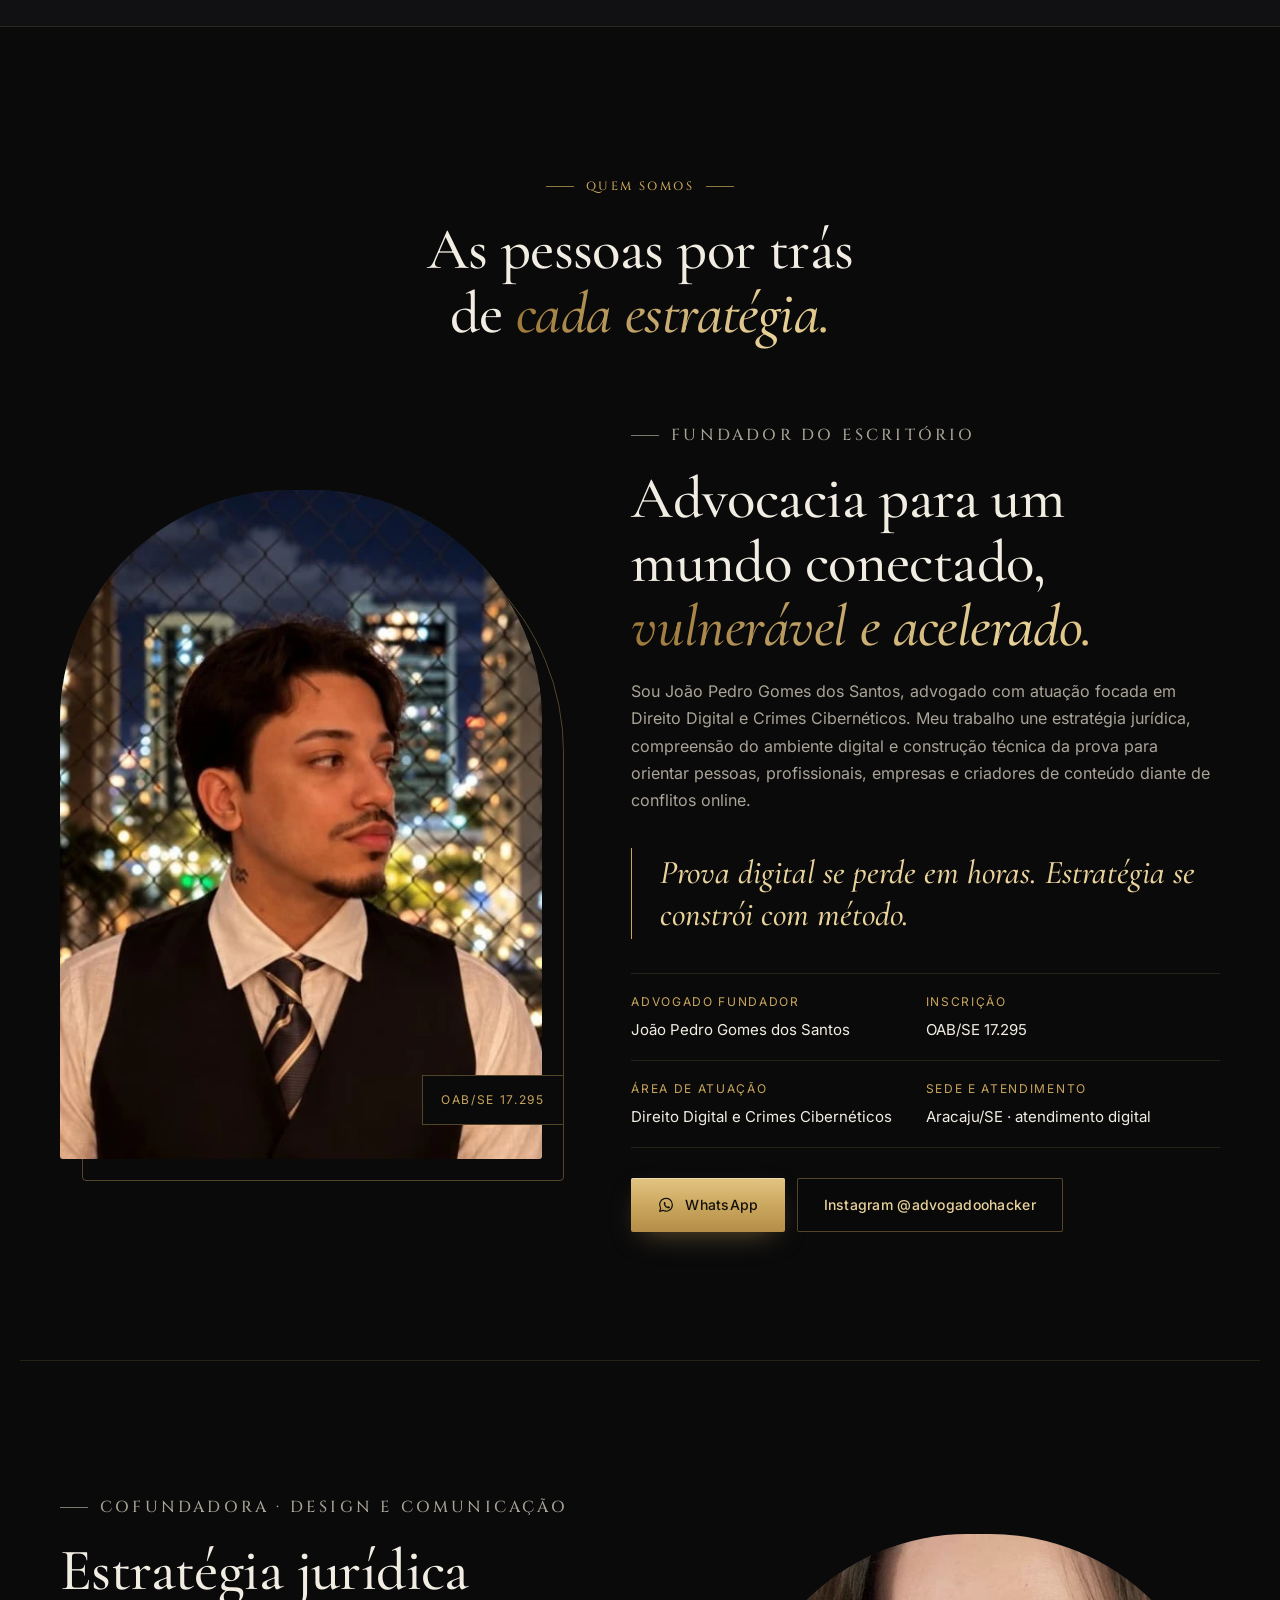
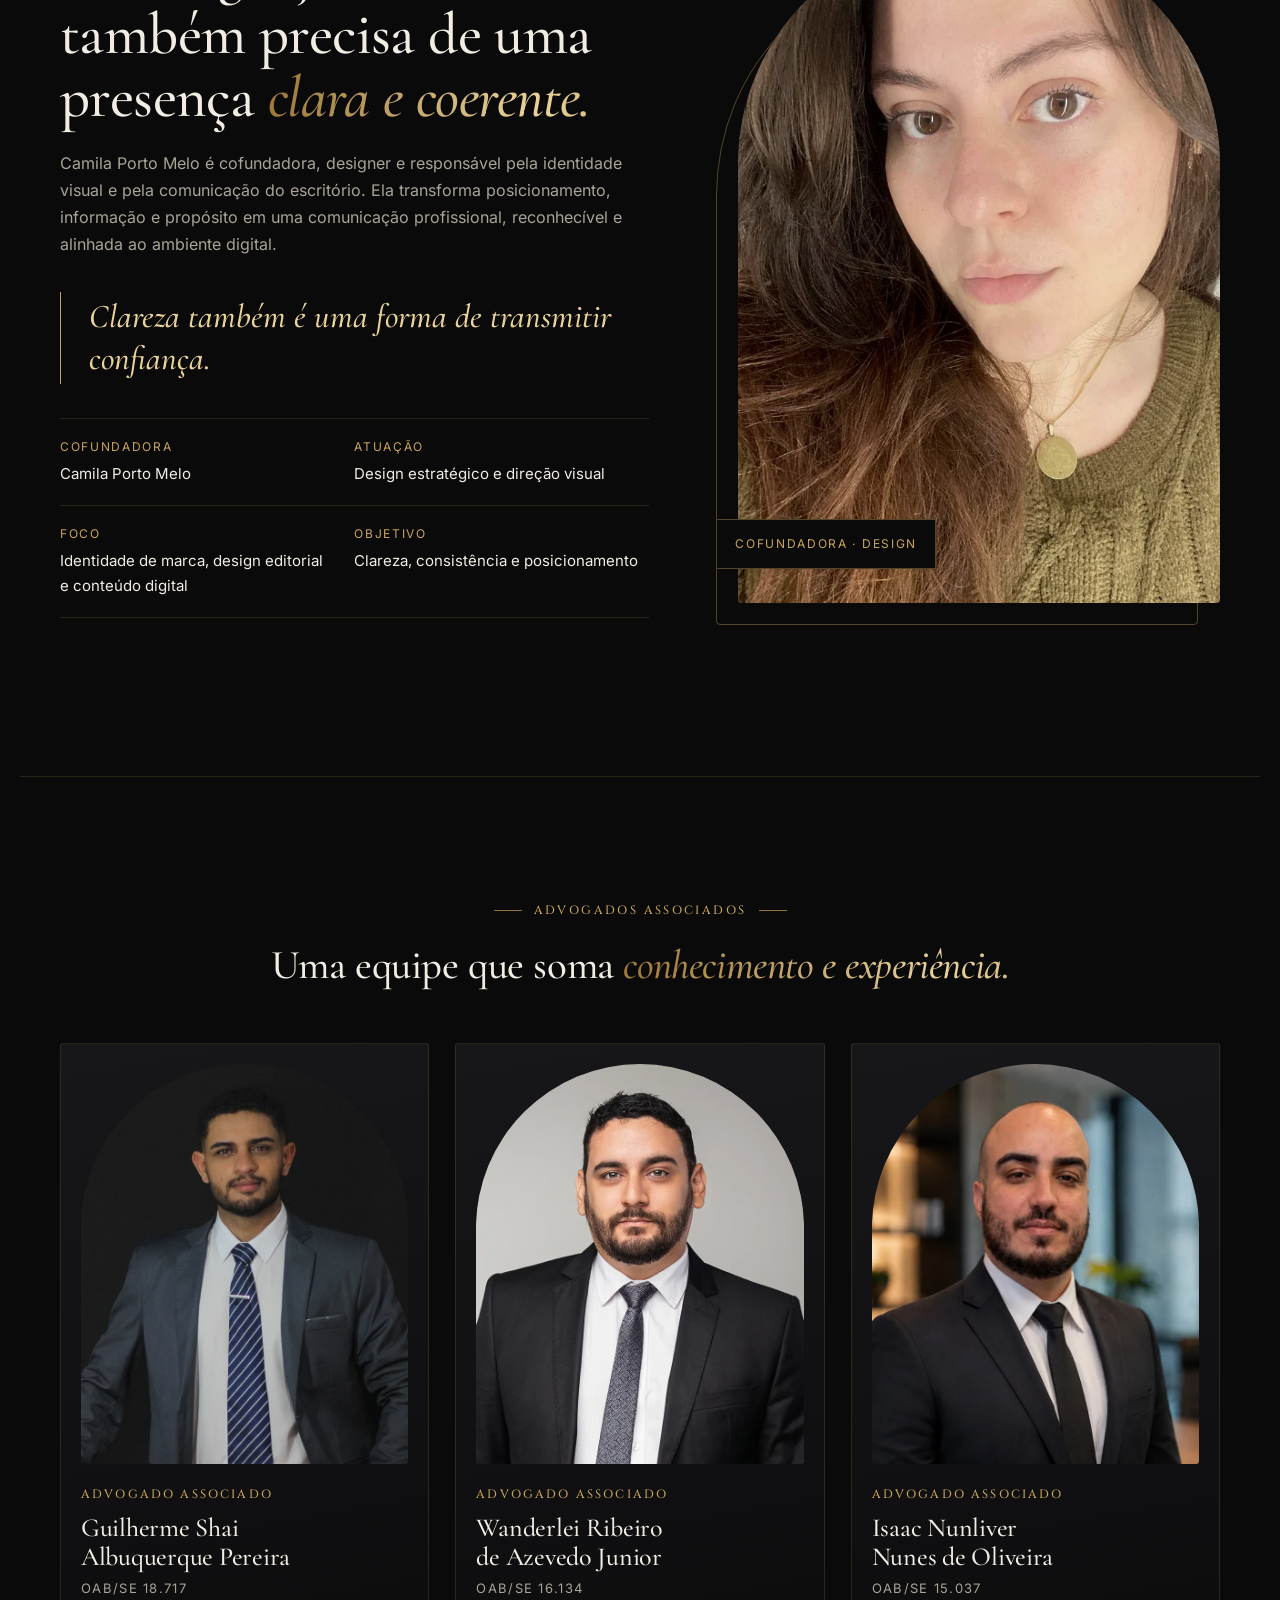
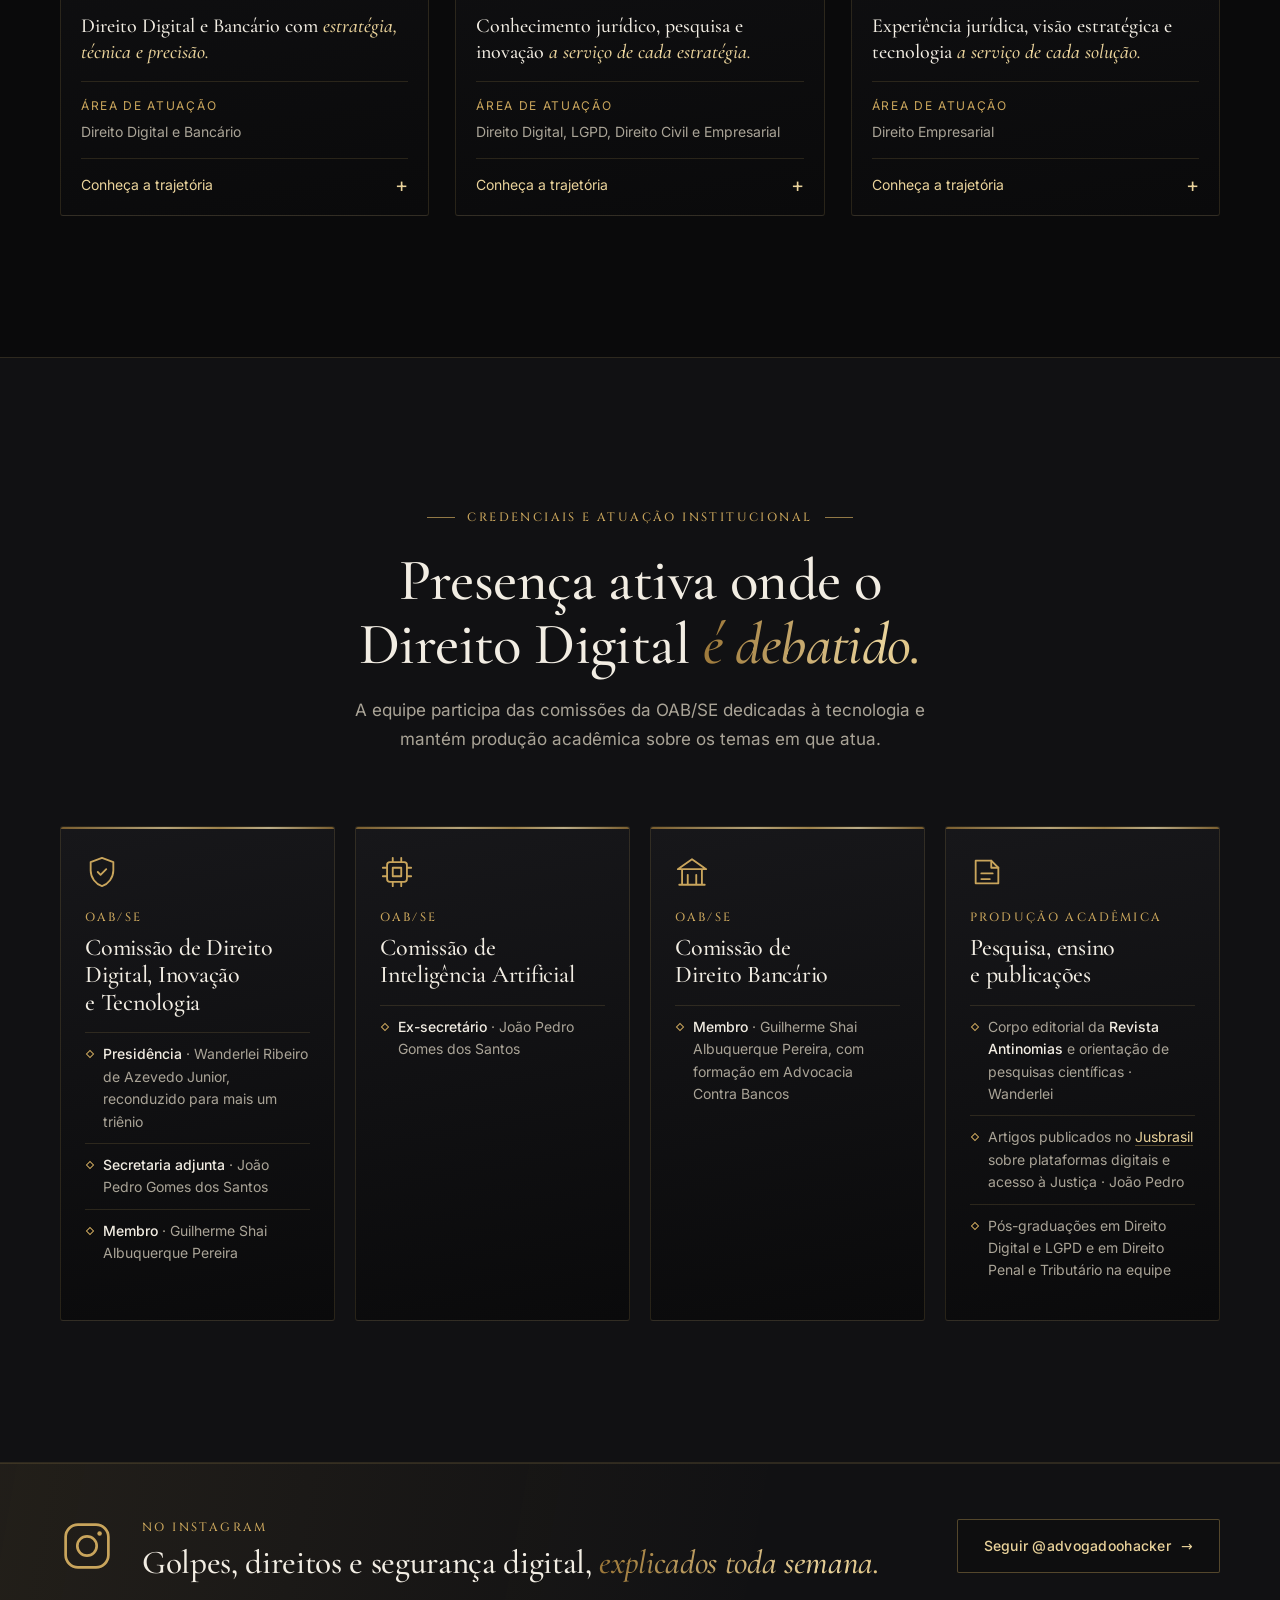
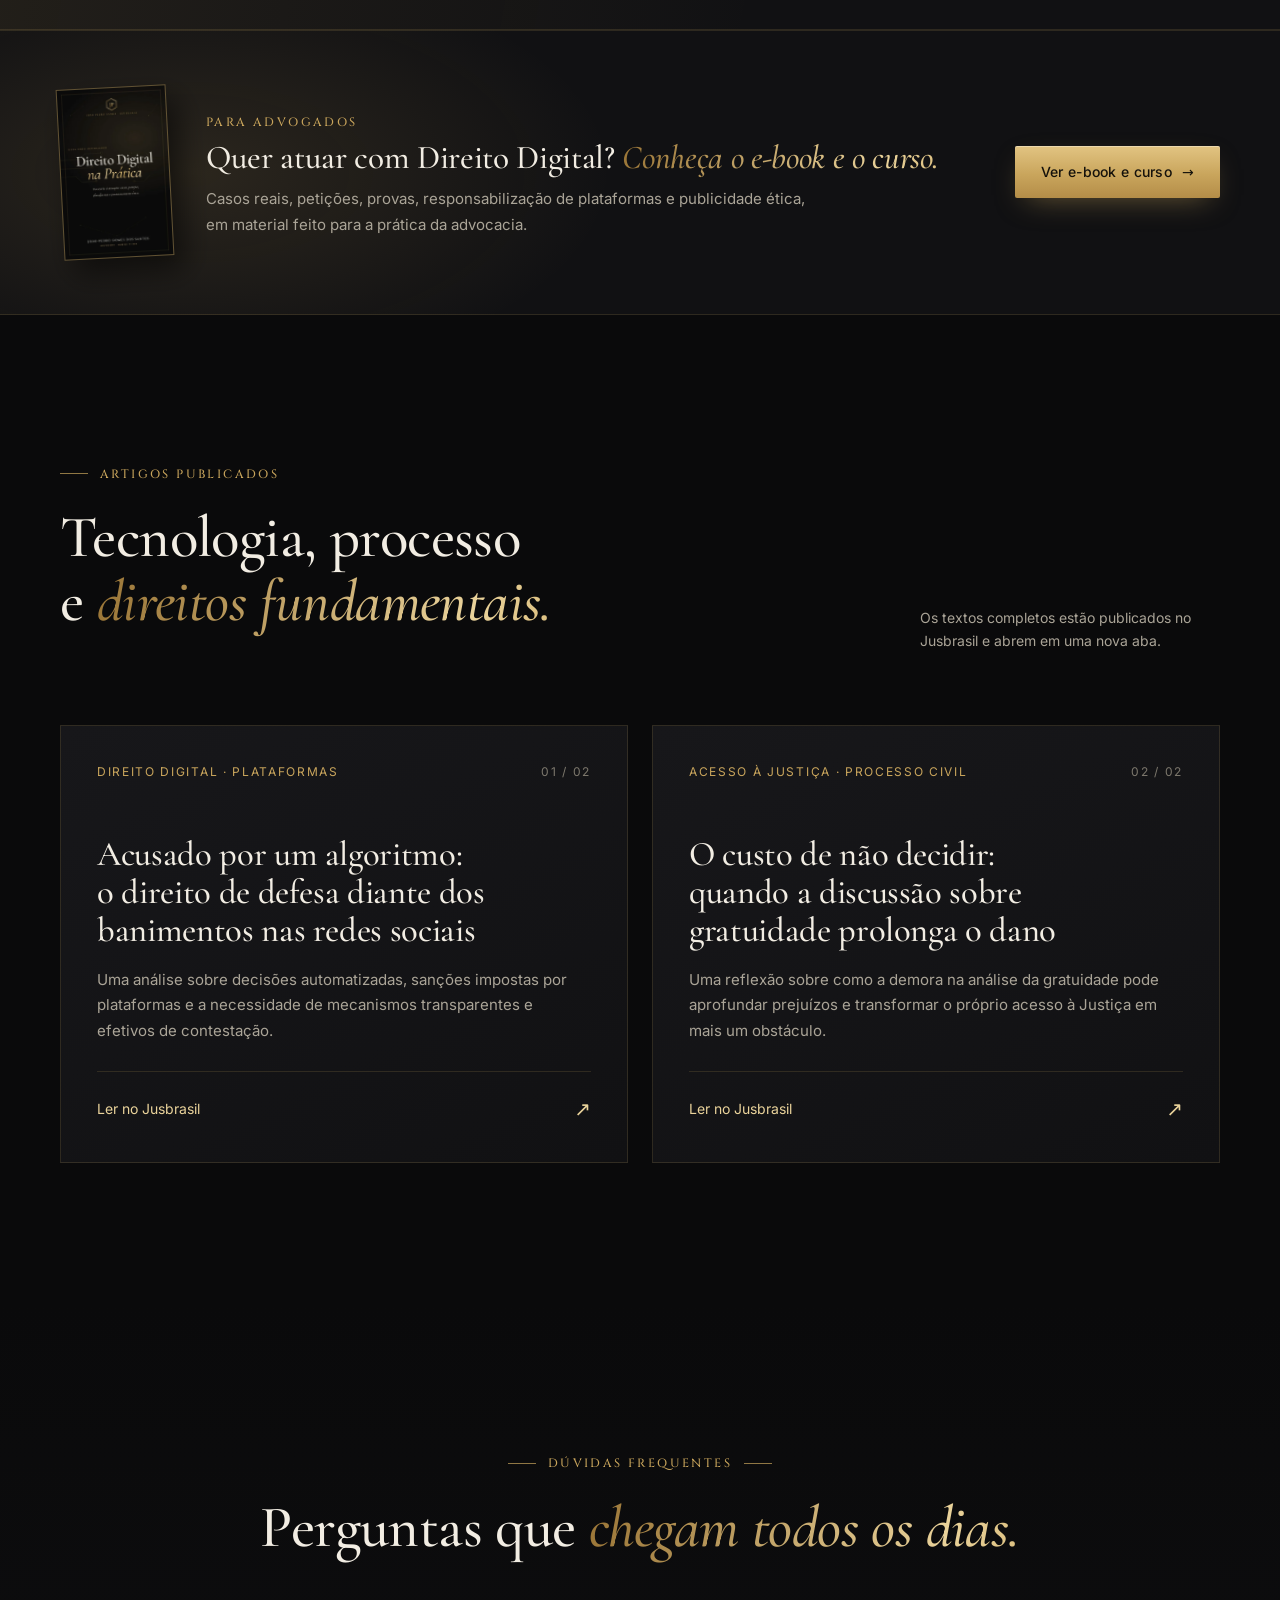
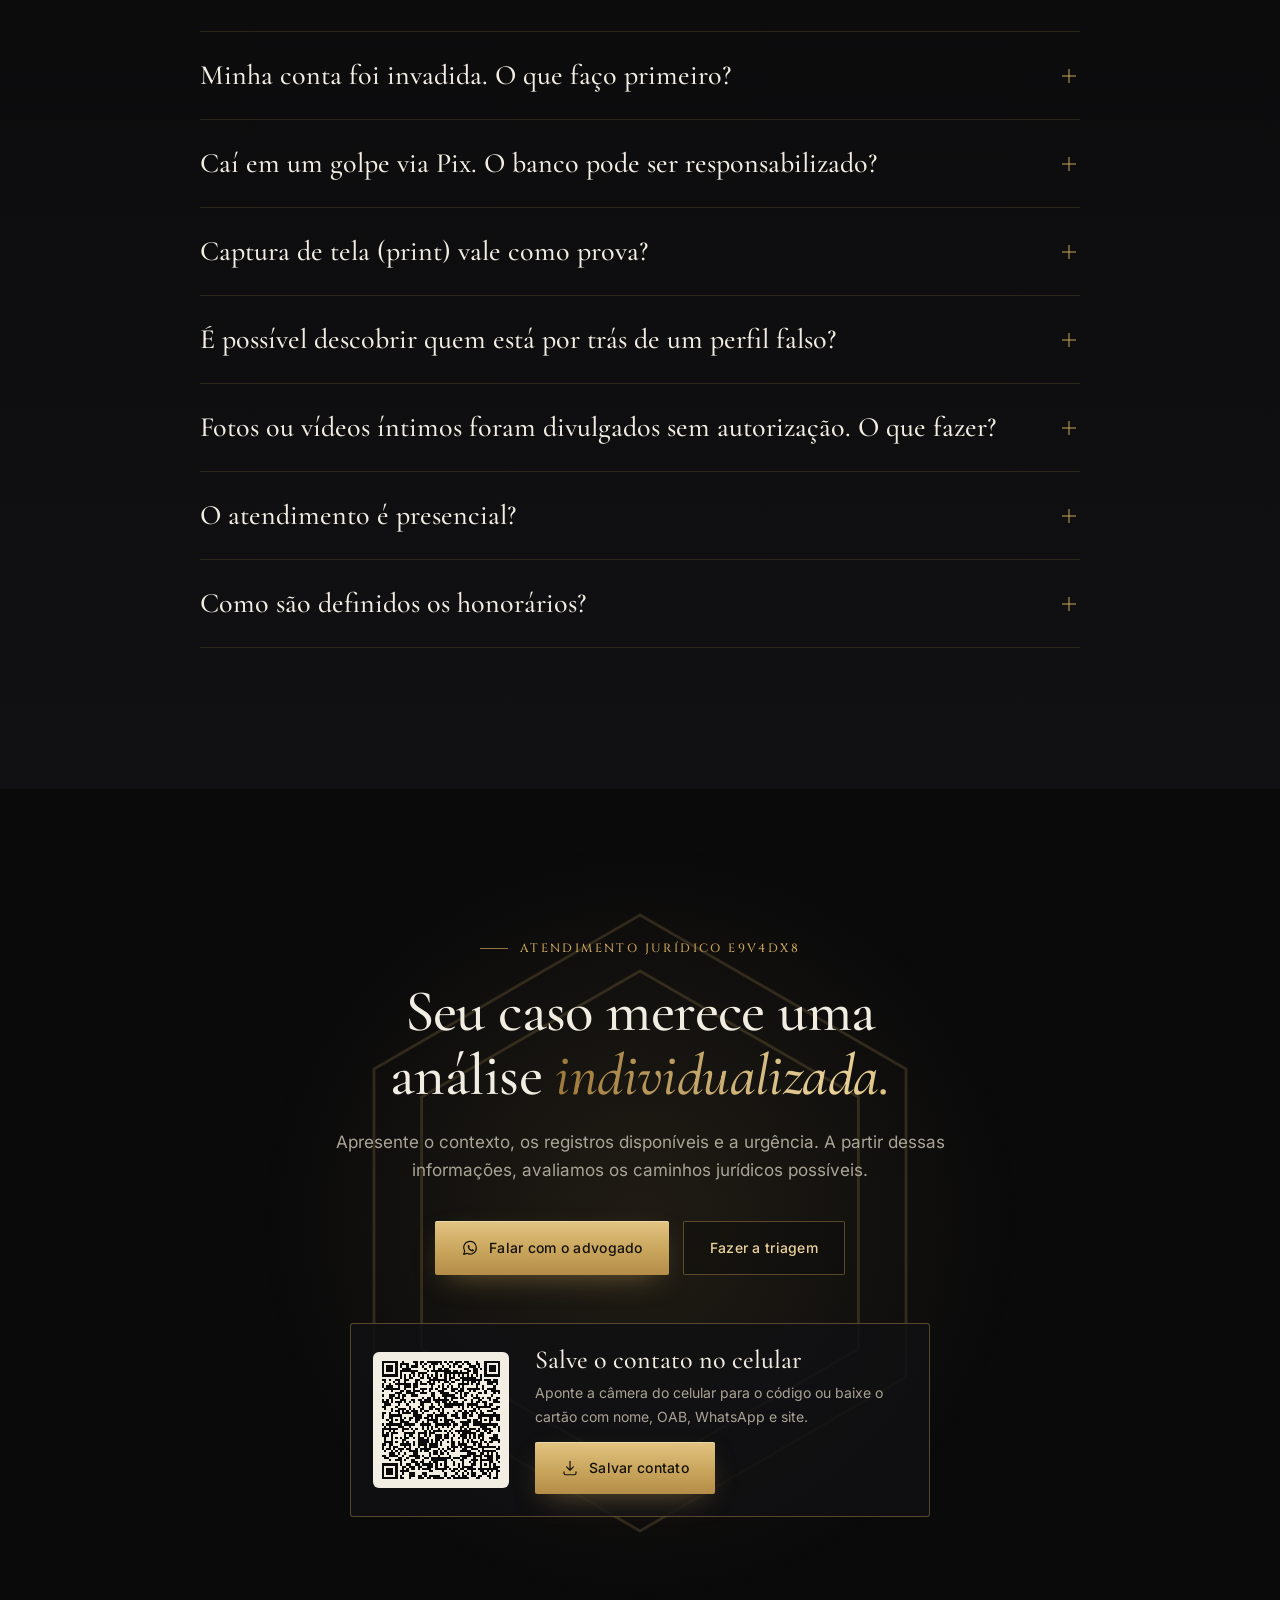
==== commit 431524e3: "Corrige cargos de João Pedro na OAB/SE (site e e-book) Secretário adjunto da Comissão de Direito Dig" ====
--- a/site/index.html
+++ b/site/index.html
@@ -775,6 +775,7 @@
             <h3>Comissão de Direito Digital, Inovação e Tecnologia</h3>
             <ul>
               <li><b>Presidência</b> · Wanderlei Ribeiro de Azevedo Junior, reconduzido para mais um triênio</li>
+              <li><b>Secretaria adjunta</b> · João Pedro Gomes dos Santos</li>
               <li><b>Membro</b> · Guilherme Shai Albuquerque Pereira</li>
             </ul>
           </article>
@@ -783,7 +784,7 @@
             <p class="cred-org">OAB/SE</p>
             <h3>Comissão de Inteligência Artificial</h3>
             <ul>
-              <li><b>Secretaria</b> · João Pedro Gomes dos Santos</li>
+              <li><b>Ex-secretário</b> · João Pedro Gomes dos Santos</li>
             </ul>
           </article>
           <article class="cred-card reveal" style="--i:2">
